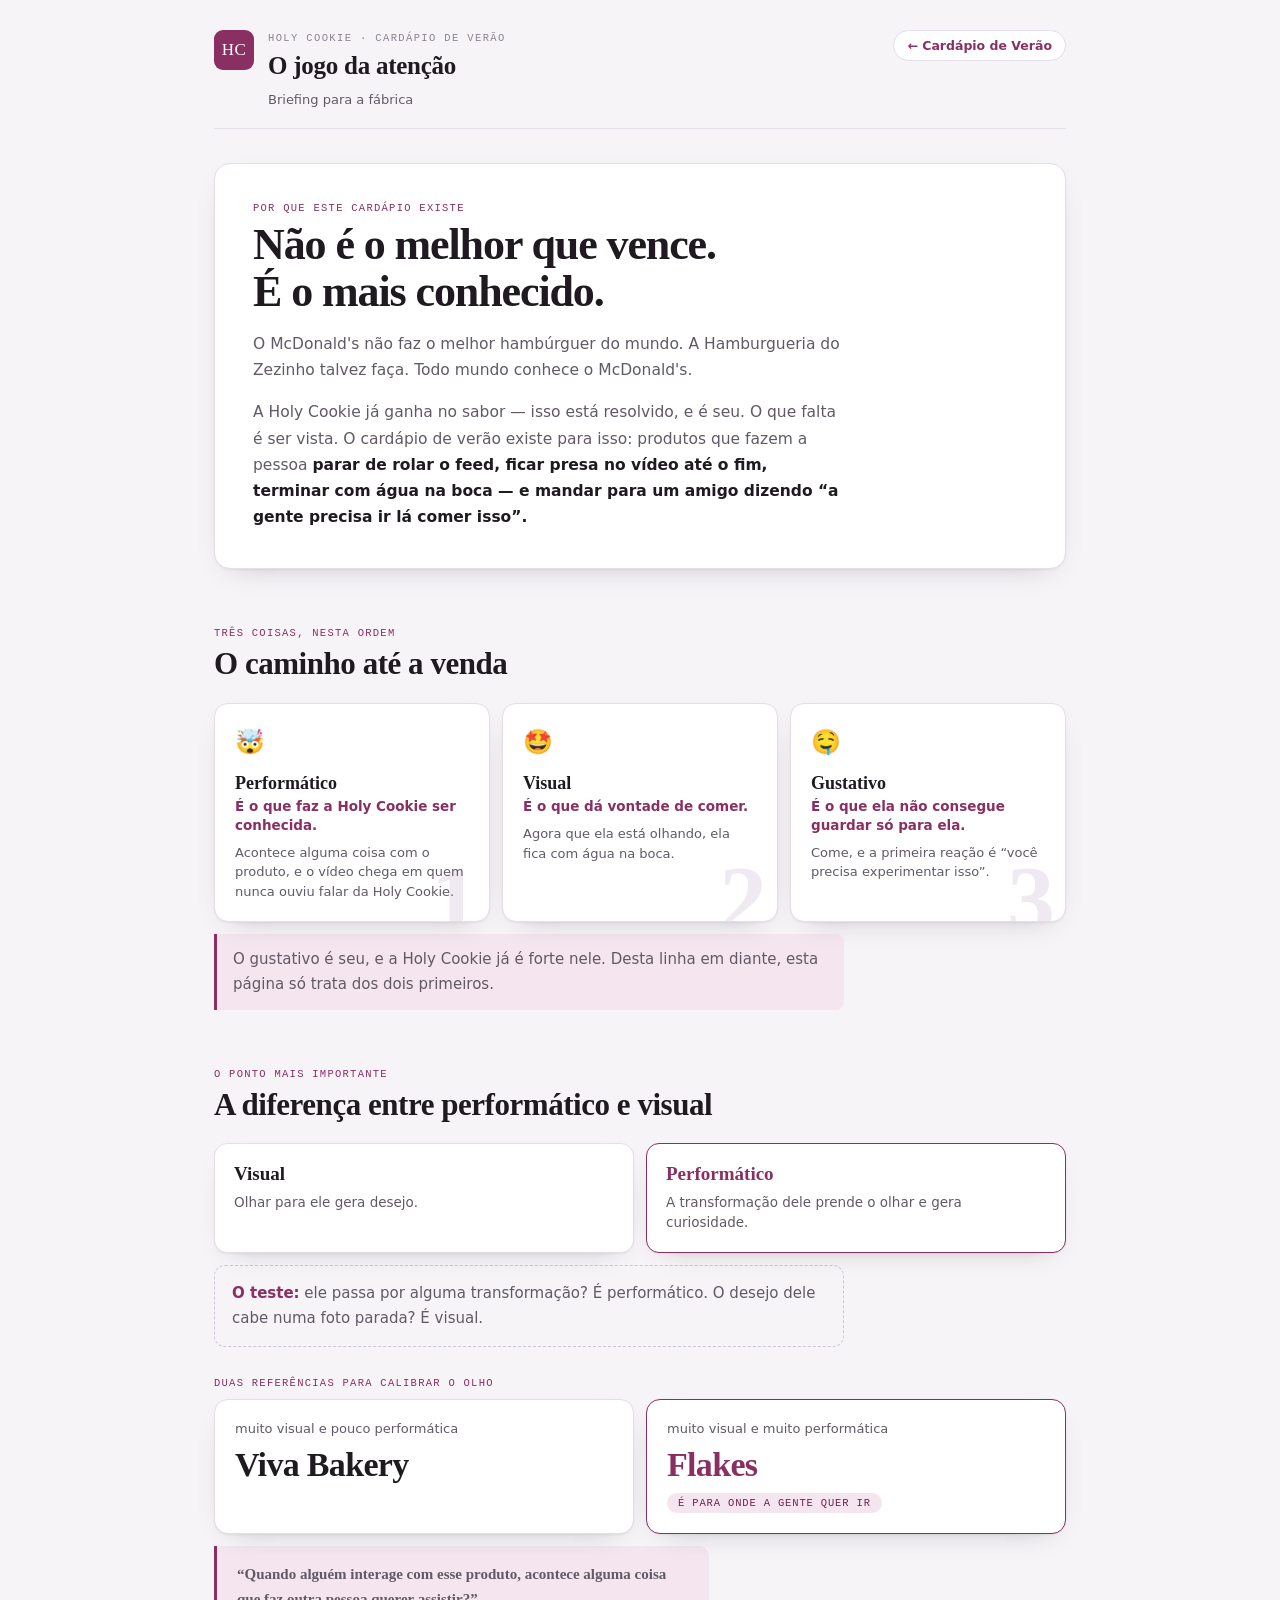
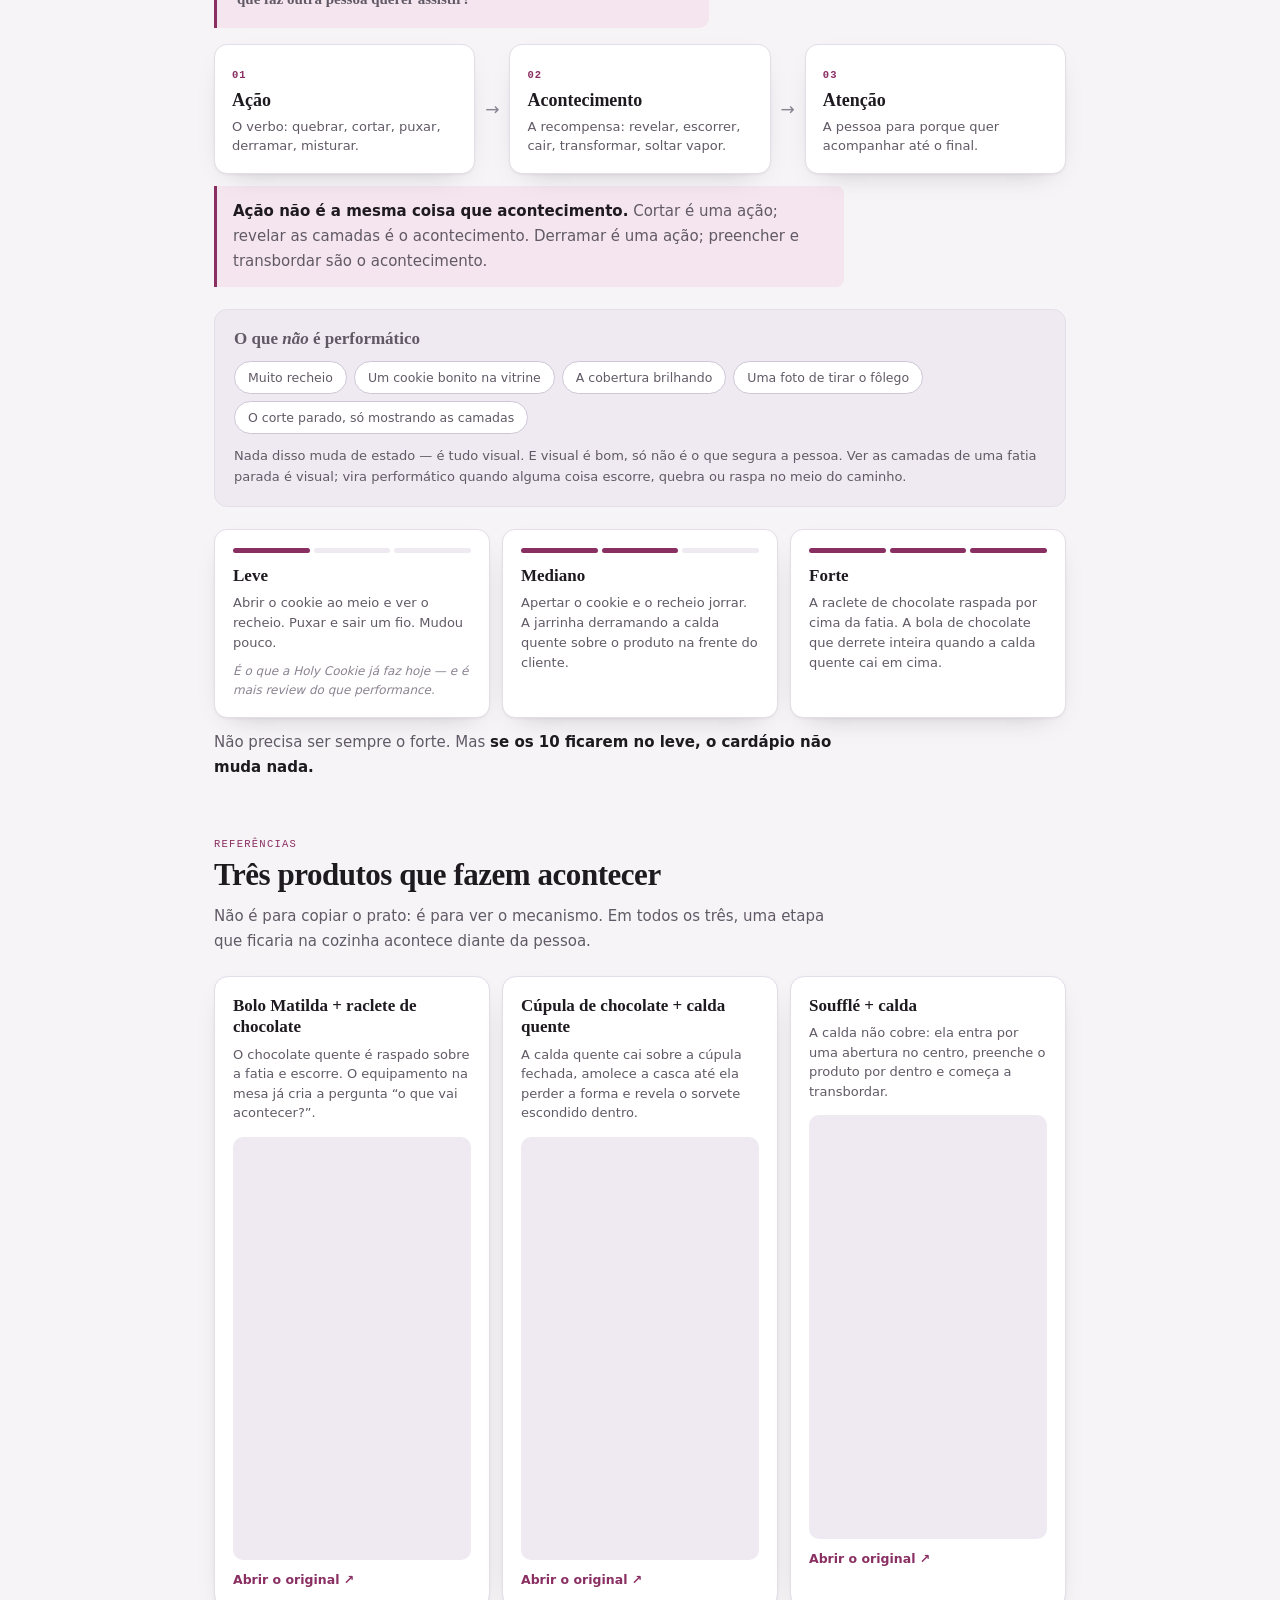
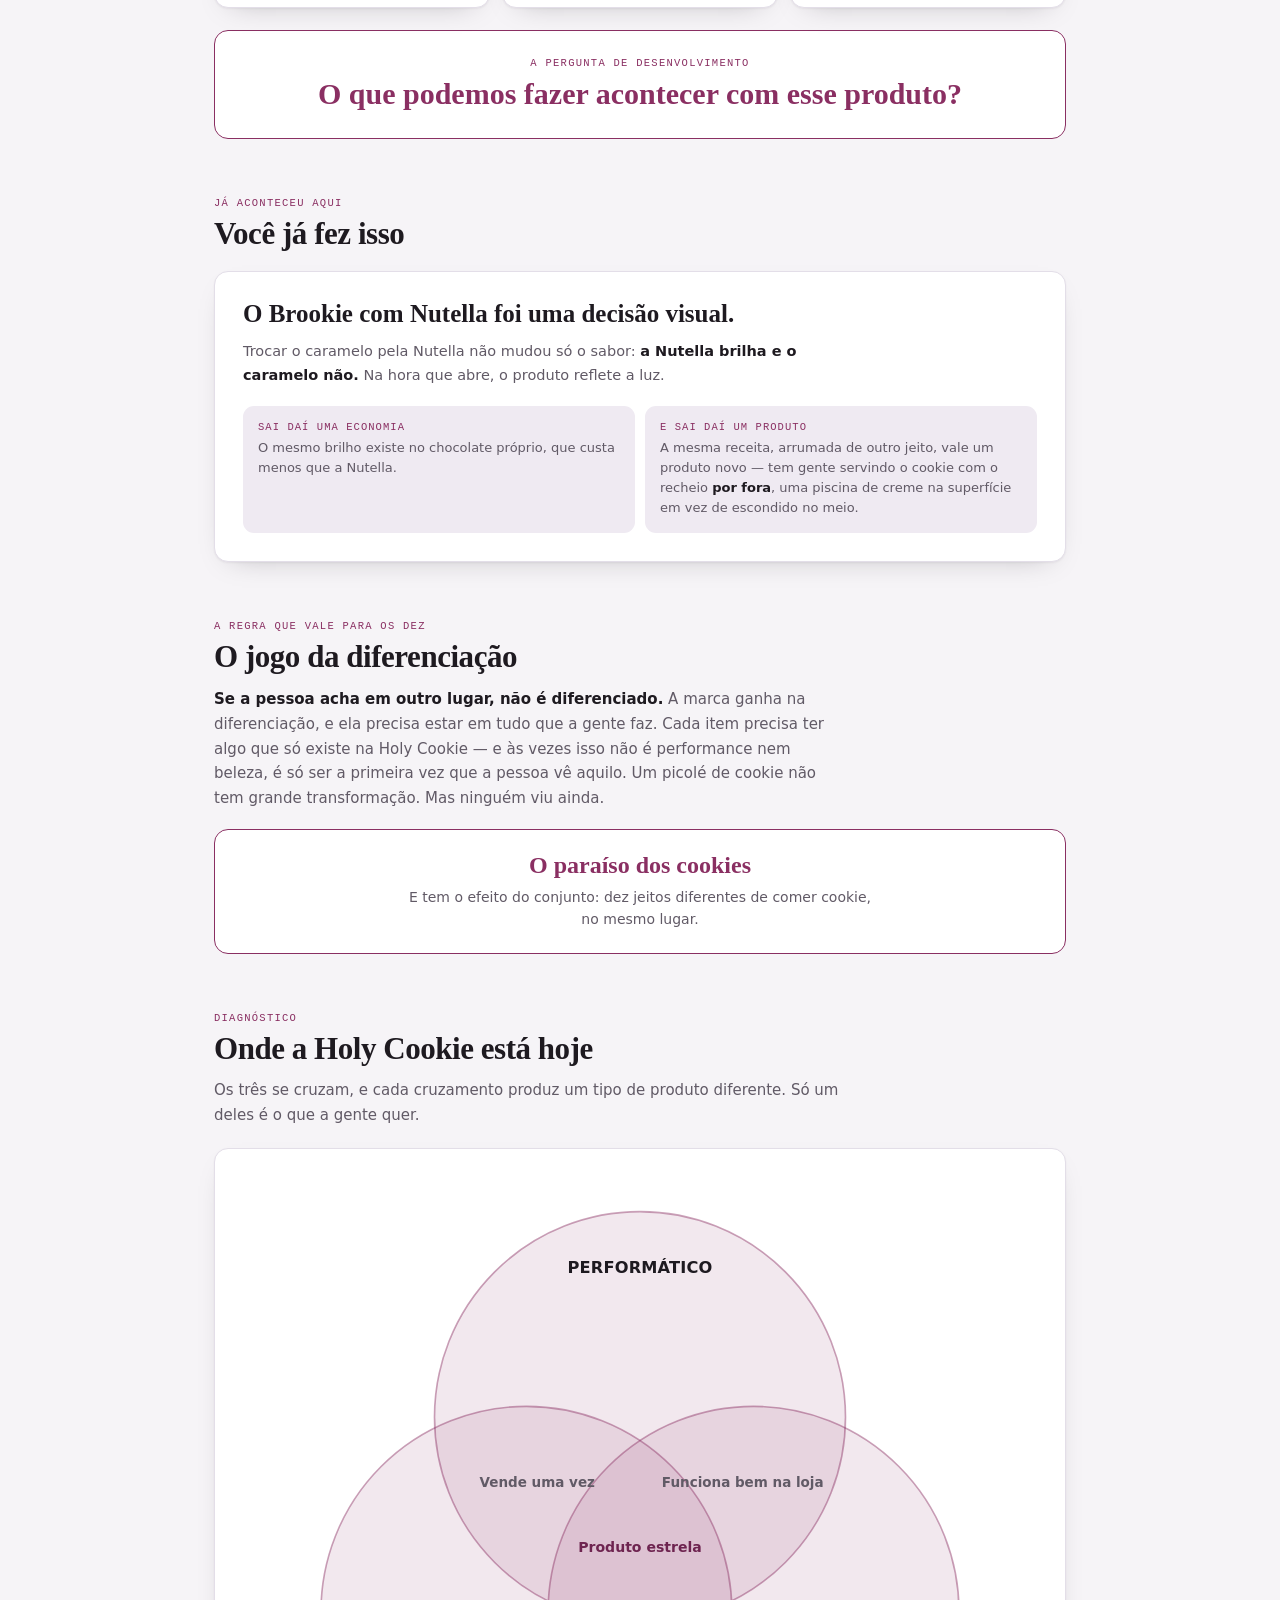
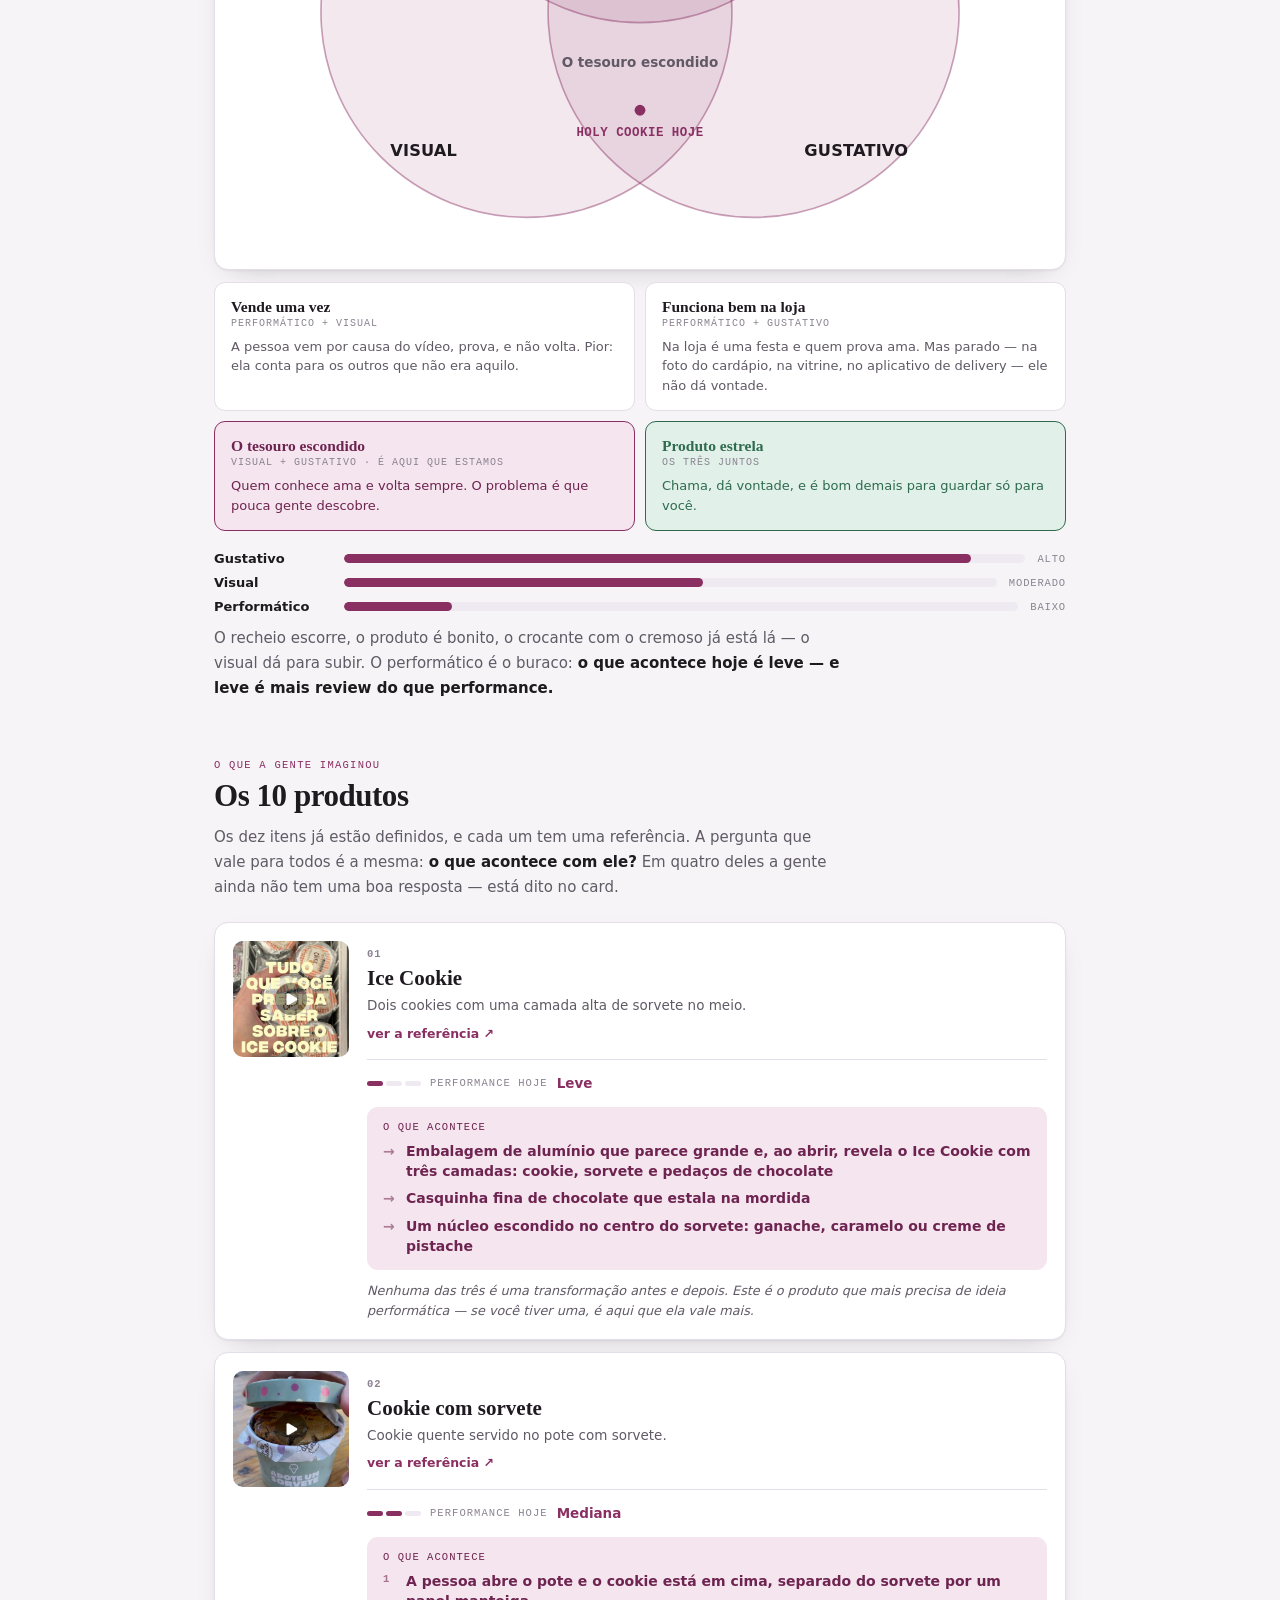
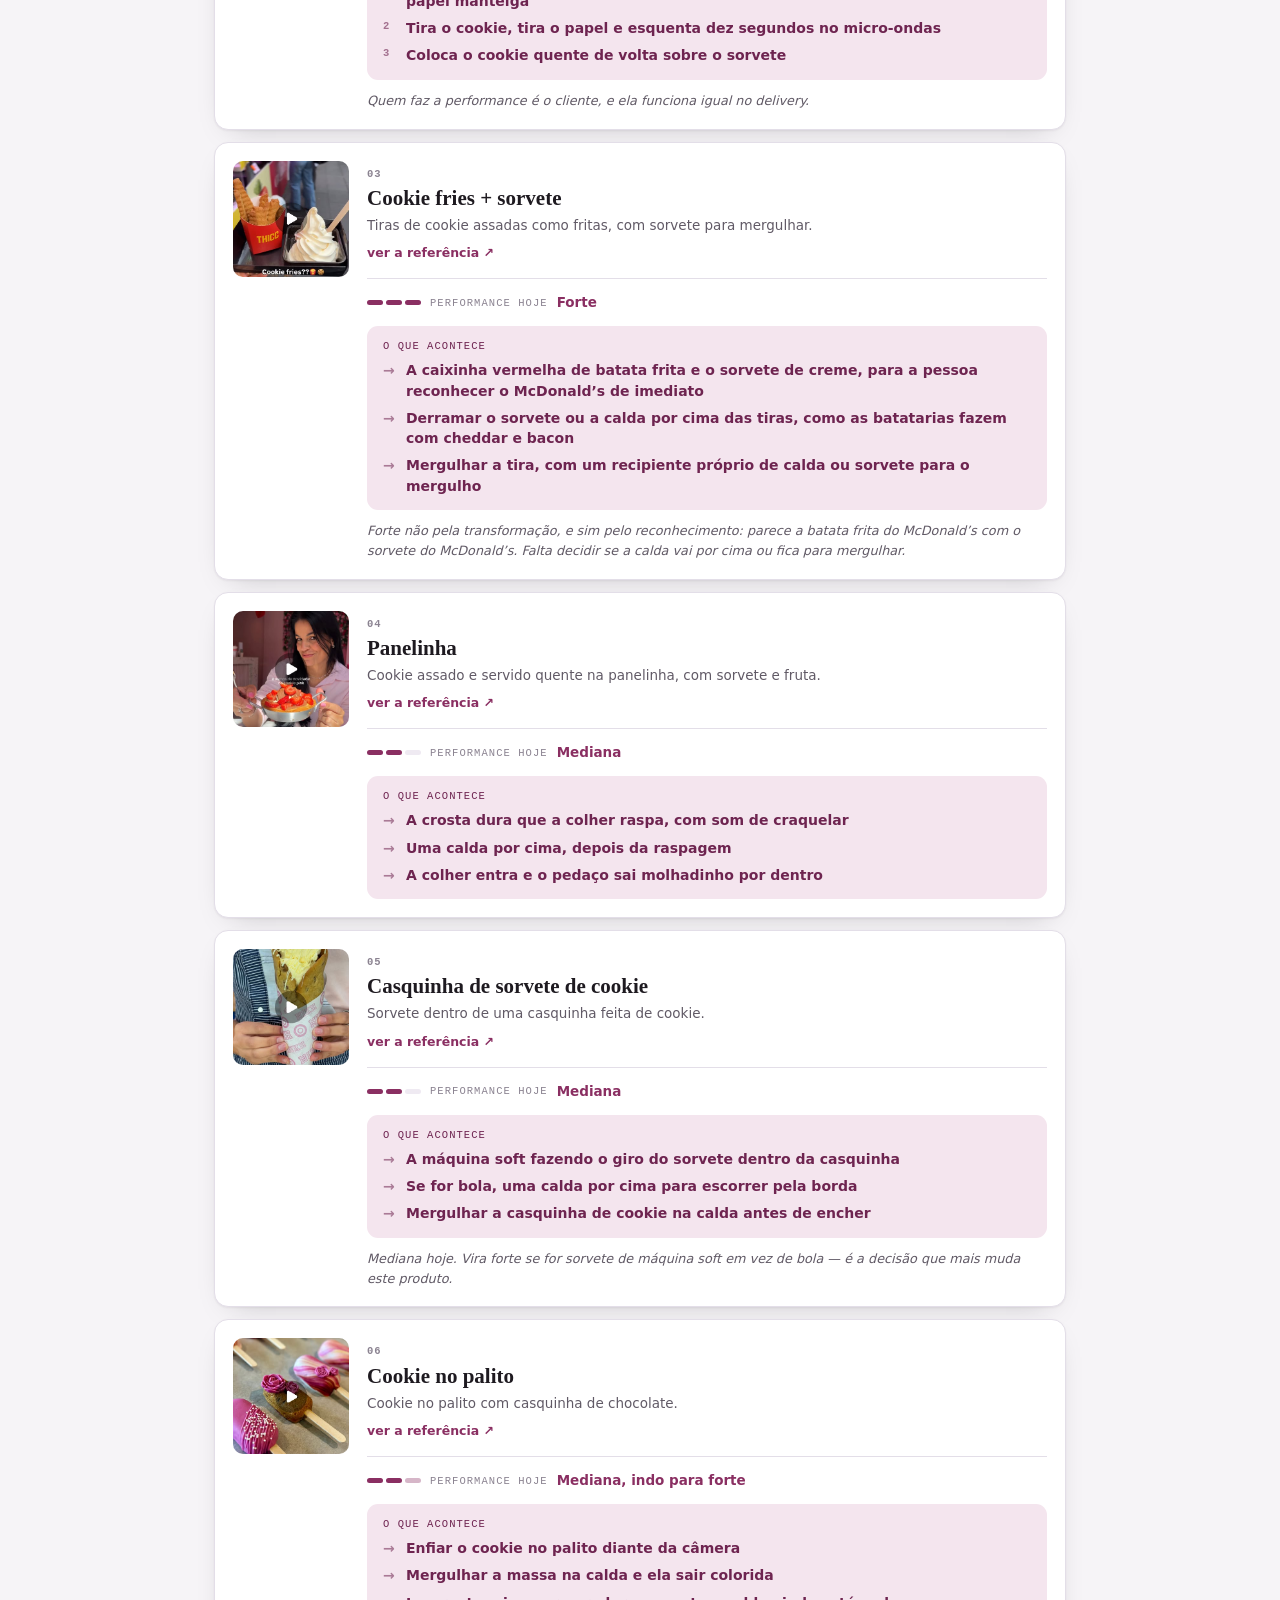
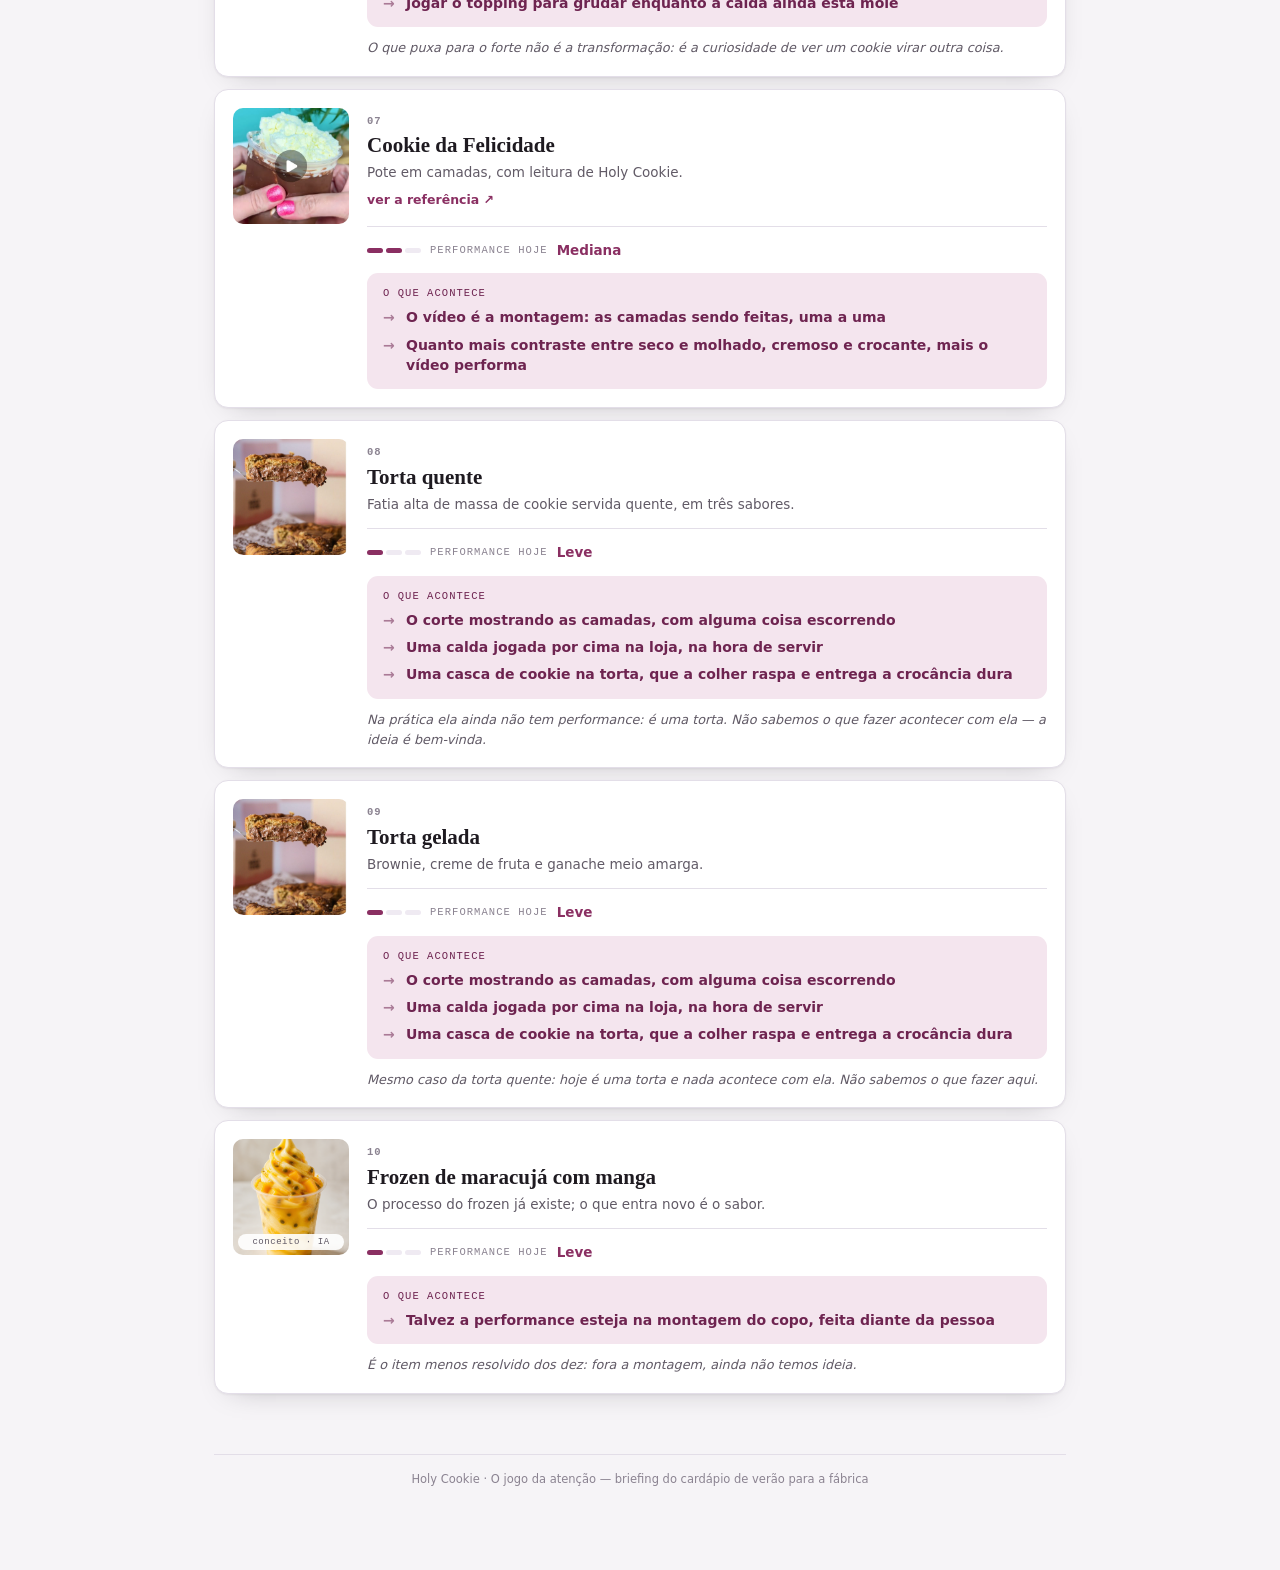
==== briefing-final/index.html @ 5d689afb "Reordena a pagina e batiza a campanha de jogo da atencao A lente vem primeiro: caminho ate a venda, " ====
<!doctype html>
<html lang="pt-BR">
<head>
<meta charset="utf-8">
<meta name="viewport" content="width=device-width, initial-scale=1, viewport-fit=cover">
<meta name="robots" content="noindex, nofollow">
<title>O jogo da atenção · Holy Cookie</title>
<link rel="icon" href="data:image/svg+xml,<svg xmlns='http://www.w3.org/2000/svg' viewBox='0 0 100 100'><text y='.9em' font-size='90'>🍪</text></svg>">
<link rel="stylesheet" href="../base.css">
<style>
  :root { --maxw: 900px; }
  .masthead { align-items: flex-start; }
  .subtitulo { margin-top: 3px; color: var(--ink-2); font-size: 13px; }
  .voltar { color: var(--accent); font-size: 12.5px; font-weight: 600; text-decoration: none; white-space: nowrap; }
  .voltar:hover { text-decoration: underline; }

  .bloco { margin-top: 58px; }
  .rot { display: block; font: 10.5px var(--font-mono); letter-spacing: .12em; text-transform: uppercase; color: var(--accent); }
  .bloco h2 { margin-top: 7px; font: 600 clamp(23px, 3.6vw, 31px)/1.14 var(--font-display); letter-spacing: -.015em; text-wrap: balance; }
  .bloco > p { margin-top: 12px; max-width: 66ch; color: var(--ink-2); font-size: 15px; line-height: 1.66; }
  .bloco > p strong { color: var(--ink); font-weight: 650; }

  /* ── 1. abertura ── */
  .hero { margin-top: 34px; border: 1px solid var(--line); border-radius: 16px; padding: clamp(24px, 4vw, 38px); background: var(--surface); box-shadow: var(--shadow-1); }
  .hero h2 { margin-top: 8px; font: 600 clamp(28px, 5.2vw, 44px)/1.06 var(--font-display); letter-spacing: -.025em; text-wrap: balance; }
  .hero p { margin-top: 16px; max-width: 60ch; color: var(--ink-2); font-size: 15.5px; line-height: 1.68; }
  .hero p strong { color: var(--ink); font-weight: 650; }

  /* ── 2. funil ── */
  .funil { display: grid; grid-template-columns: repeat(3, 1fr); gap: 12px; margin-top: 22px; }
  .etapa { position: relative; overflow: hidden; border: 1px solid var(--line); border-radius: 14px; padding: 20px; background: var(--surface); box-shadow: var(--shadow-1); }
  .etapa::after { content: attr(data-n); position: absolute; right: 10px; bottom: -34px; font: 700 96px var(--font-display); color: var(--surface-2); z-index: 0; }
  .etapa > * { position: relative; z-index: 1; }
  .etapa .ico { font-size: 24px; }
  .etapa h3 { margin-top: 12px; font: 600 18px var(--font-display); }
  .etapa strong { display: block; margin-top: 3px; color: var(--accent); font-size: 13.5px; line-height: 1.4; }
  .etapa p { margin-top: 8px; color: var(--ink-2); font-size: 13px; line-height: 1.5; }
  .nota { margin-top: 14px; border-left: 3px solid var(--accent); border-radius: 0 8px 8px 0; padding: 13px 16px; background: var(--accent-soft); color: var(--accent-ink); font-size: 13.5px; line-height: 1.55; }

  /* ── 3. círculos ── */
  .venn-wrap { margin-top: 20px; overflow-x: auto; border: 1px solid var(--line); border-radius: 14px; padding: 14px; background: var(--surface); box-shadow: var(--shadow-1); }
  .venn { display: block; width: 100%; min-width: 560px; height: auto; }
  .venn .nome { font: 700 15px var(--font-body); fill: var(--ink); letter-spacing: .01em; }
  .venn .lente { font: 650 12.5px var(--font-body); fill: var(--ink-2); }
  .venn .centro { font: 700 13px var(--font-body); fill: var(--accent-ink); }
  .venn .pin { font: 700 11.5px var(--font-mono); fill: var(--accent); letter-spacing: .04em; }

  .legenda { display: grid; grid-template-columns: repeat(2, 1fr); gap: 10px; margin-top: 12px; }
  .caso { border: 1px solid var(--line); border-radius: 11px; padding: 15px 16px; background: var(--surface); }
  .caso.aqui { border-color: var(--accent); background: var(--accent-soft); }
  .caso h4 { font: 600 15.5px var(--font-display); }
  .caso.aqui h4 { color: var(--accent-ink); }
  .caso .par { display: block; margin-top: 2px; font: 10px var(--font-mono); letter-spacing: .1em; text-transform: uppercase; color: var(--ink-3); }
  .caso p { margin-top: 8px; color: var(--ink-2); font-size: 13px; line-height: 1.5; }
  .caso.aqui p { color: var(--accent-ink); }
  .caso.alvo { border-color: var(--ok); background: var(--ok-soft); }
  .caso.alvo h4, .caso.alvo p { color: var(--ok); }

  .barras { display: grid; gap: 9px; margin-top: 20px; }
  .barra { display: grid; grid-template-columns: 118px minmax(0, 1fr) auto; gap: 12px; align-items: center; }
  .barra span:first-child { font: 650 13px var(--font-body); }
  .barra .trilho { height: 9px; border-radius: 100px; background: var(--surface-2); overflow: hidden; }
  .barra .nivel { display: block; height: 100%; border-radius: 100px; background: var(--accent); }
  .barra em { font: 10.5px var(--font-mono); letter-spacing: .08em; text-transform: uppercase; font-style: normal; color: var(--ink-3); }

  .marcas-rot { margin-top: 30px; }
  .marcas { display: grid; grid-template-columns: 1fr 1fr; gap: 12px; margin-top: 10px; }
  .marca { position: relative; border: 1px solid var(--line); border-radius: 14px; padding: 20px; background: var(--surface); box-shadow: var(--shadow-1); }
  .marca p { color: var(--ink-2); font-size: 13px; line-height: 1.45; }
  .marca h3 { margin-top: 8px; font: 600 clamp(26px, 4vw, 34px)/1.05 var(--font-display); letter-spacing: -.02em; }
  .marca.alvo { border-color: var(--accent); }
  .marca.alvo h3 { color: var(--accent); }
  .marca-tag { display: inline-block; margin-top: 10px; border-radius: 100px; padding: 4px 11px; background: var(--accent-soft); color: var(--accent-ink); font: 10.5px var(--font-mono); letter-spacing: .08em; text-transform: uppercase; }

  /* ── 4. diferença ── */
  .versus { display: grid; grid-template-columns: 1fr 1fr; gap: 12px; margin-top: 20px; }
  .lado { border: 1px solid var(--line); border-radius: 13px; padding: 19px; background: var(--surface); box-shadow: var(--shadow-1); }
  .lado.forte { border-color: var(--accent); }
  .lado h3 { font: 600 19px var(--font-display); }
  .lado.forte h3 { color: var(--accent); }
  .lado p { margin-top: 7px; color: var(--ink-2); font-size: 13.5px; line-height: 1.55; }
  .teste { margin-top: 14px; border: 1px dashed var(--line-2); border-radius: 11px; padding: 15px 17px; font-size: 14.5px; }
  .teste b { color: var(--accent); }

  .naoe { margin-top: 22px; border: 1px solid var(--line); border-radius: 13px; padding: 19px; background: var(--surface-2); }
  .naoe h3 { font: 600 17px var(--font-display); color: var(--ink-2); }
  .naoe ul { display: flex; flex-wrap: wrap; gap: 7px; margin-top: 12px; }
  .naoe li { list-style: none; border: 1px solid var(--line-2); border-radius: 100px; padding: 6px 13px; background: var(--surface); color: var(--ink-2); font-size: 12.5px; }
  .naoe p { margin-top: 12px; color: var(--ink-2); font-size: 13px; line-height: 1.55; }

  .escala { display: grid; grid-template-columns: repeat(3, 1fr); gap: 12px; margin-top: 22px; }
  .degrau { border: 1px solid var(--line); border-radius: 13px; padding: 18px; background: var(--surface); box-shadow: var(--shadow-1); }
  .degrau .medidor { display: flex; gap: 4px; }
  .degrau .medidor i { flex: 1; height: 5px; border-radius: 100px; background: var(--surface-2); }
  .degrau .medidor i.on { background: var(--accent); }
  .degrau h3 { margin-top: 13px; font: 600 17px var(--font-display); }
  .degrau p { margin-top: 7px; color: var(--ink-2); font-size: 13px; line-height: 1.55; }
  .degrau .obs { margin-top: 9px; color: var(--ink-3); font-size: 12px; font-style: italic; }

  .pergunta { margin-top: 22px; border-left: 3px solid var(--accent); border-radius: 0 10px 10px 0; padding: 16px 20px; background: var(--accent-soft); color: var(--accent-ink); font: 600 clamp(16px, 2.4vw, 19px)/1.45 var(--font-display); }
  .formula { display: grid; grid-template-columns: 1fr auto 1fr auto 1fr; gap: 10px; align-items: center; margin-top: 16px; }
  .passo { border: 1px solid var(--line); border-radius: 13px; padding: 17px; background: var(--surface); box-shadow: var(--shadow-1); }
  .passo .num { font: 700 10.5px var(--font-mono); letter-spacing: .1em; color: var(--accent); }
  .passo h3 { margin-top: 5px; font: 600 18px var(--font-display); }
  .passo p { margin-top: 6px; color: var(--ink-2); font-size: 13px; line-height: 1.5; }
  .seta { color: var(--ink-3); font-size: 17px; }

  .refs { display: grid; grid-template-columns: repeat(3, 1fr); gap: 12px; margin-top: 22px; }
  .ref-card { display: flex; flex-direction: column; border: 1px solid var(--line); border-radius: 14px; padding: 18px; background: var(--surface); box-shadow: var(--shadow-1); }
  .ref-card h3 { font: 600 17px/1.25 var(--font-display); }
  .ref-card > p { margin-top: 7px; color: var(--ink-2); font-size: 13px; line-height: 1.5; }
  .ref-card .video-wrap { position: relative; margin-top: 14px; aspect-ratio: 9 / 16; border-radius: 10px; overflow: hidden; background: var(--surface-2); }
  .ref-card iframe { position: absolute; inset: 0; width: 100%; height: 100%; border: 0; }
  .ref-card a { margin-top: 10px; color: var(--accent); font-size: 12.5px; font-weight: 650; text-decoration: none; }
  .ref-card a:hover { text-decoration: underline; }

  .fechamento { margin-top: 22px; border: 1px solid var(--accent); border-radius: 14px; padding: 26px 22px; background: var(--surface); text-align: center; }
  .fechamento p { margin-top: 8px; color: var(--accent); font: 600 clamp(22px, 3.6vw, 30px)/1.15 var(--font-display); text-wrap: balance; }

  /* ── 5. você já fez ── */
  .caso-forte { margin-top: 20px; border: 1px solid var(--line); border-radius: 14px; padding: clamp(20px, 3vw, 28px); background: var(--surface); box-shadow: var(--shadow-1); }
  .caso-forte h3 { font: 600 clamp(20px, 3vw, 25px) var(--font-display); text-wrap: balance; }
  .caso-forte p { margin-top: 12px; max-width: 62ch; color: var(--ink-2); font-size: 14.5px; line-height: 1.65; }
  .caso-forte p strong { color: var(--ink); font-weight: 650; }
  .saidas { display: grid; grid-template-columns: 1fr 1fr; gap: 10px; margin-top: 18px; }
  .saida { border-radius: 11px; padding: 15px; background: var(--surface-2); }
  .saida b { display: block; margin-bottom: 5px; color: var(--accent); font: 10.5px var(--font-mono); letter-spacing: .1em; text-transform: uppercase; }
  .saida p { margin: 0; font-size: 13px; line-height: 1.55; color: var(--ink-2); }

  /* ── 6. diferenciação ── */
  .paraiso { margin-top: 18px; border: 1px solid var(--accent); border-radius: 14px; padding: 22px; background: var(--surface); text-align: center; }
  .paraiso h3 { font: 600 24px var(--font-display); color: var(--accent); }
  .paraiso p { margin: 8px auto 0; max-width: 52ch; color: var(--ink-2); font-size: 14px; }

  /* ── 7. produtos ── */
  .grade { display: grid; gap: 12px; margin-top: 22px; }
  .prod { display: grid; grid-template-columns: 116px minmax(0, 1fr); gap: 18px; border: 1px solid var(--line); border-radius: 14px; padding: 18px; background: var(--surface); box-shadow: var(--shadow-1); }
  .prod.sem-foto { grid-template-columns: minmax(0, 1fr); }
  .prod .foto { position: relative; aspect-ratio: 1; border-radius: 10px; overflow: hidden; background: var(--surface-2); }
  .prod .foto img { width: 100%; height: 100%; object-fit: cover; display: block; }
  .prod .foto-nota { position: absolute; left: 5px; bottom: 5px; right: 5px; border-radius: 100px; padding: 3px 7px; background: color-mix(in srgb, var(--surface) 90%, transparent); color: var(--ink-2); font: 9px var(--font-mono); letter-spacing: .06em; text-align: center; }
  .prod .n { font: 700 10.5px var(--font-mono); letter-spacing: .1em; color: var(--ink-3); }
  .prod h3 { margin-top: 2px; font: 600 21px var(--font-display); }
  .prod .base { margin-top: 4px; color: var(--ink-2); font-size: 13.5px; line-height: 1.5; }
  .prod .ref { display: inline-block; margin-top: 8px; color: var(--accent); font-size: 12.5px; font-weight: 650; text-decoration: none; }
  .prod .ref:hover { text-decoration: underline; }
  .perf { display: flex; flex-wrap: wrap; gap: 9px; align-items: center; margin-top: 14px; padding-top: 13px; border-top: 1px solid var(--line); }
  .perf .medidor { display: flex; gap: 3px; width: 54px; }
  .perf .medidor i { flex: 1; height: 5px; border-radius: 100px; background: var(--surface-2); }
  .perf .medidor i.on { background: var(--accent); }
  .perf .medidor i.meio { background: var(--accent); opacity: .35; }
  .perf-rot { font: 10.5px var(--font-mono); letter-spacing: .1em; text-transform: uppercase; color: var(--ink-3); }
  .perf strong { color: var(--accent); font-size: 13.5px; font-weight: 700; }
  .perf.vazia .perf-rot, .perf.vazia strong { color: var(--ink-3); font-weight: 600; }

  .acontece { margin-top: 13px; border-radius: 11px; padding: 14px 16px; background: var(--accent-soft); }
  .acontece b { display: block; margin-bottom: 8px; color: var(--accent-ink); font: 10.5px var(--font-mono); letter-spacing: .1em; text-transform: uppercase; }
  .acontece ul, .acontece ol { margin: 0; padding: 0; list-style: none; counter-reset: passo; display: grid; gap: 7px; }
  .acontece li { display: grid; grid-template-columns: 16px 1fr; gap: 7px; color: var(--accent-ink); font-size: 14px; font-weight: 600; line-height: 1.45; }
  .acontece ul li::before { content: "→"; opacity: .55; }
  .acontece ol li { counter-increment: passo; }
  .acontece ol li::before { content: counter(passo); font: 700 10.5px/1.55 var(--font-mono); opacity: .6; }
  .obs-prod { margin-top: 11px; color: var(--ink-2); font-size: 12.8px; line-height: 1.55; font-style: italic; }

  .footnote { margin-top: 60px; padding-top: 16px; border-top: 1px solid var(--line); color: var(--ink-3); font-size: 11.5px; text-align: center; }

  @media (max-width: 760px) {
    .funil, .versus, .escala, .legenda, .saidas, .marcas, .refs { grid-template-columns: 1fr; }
    .formula { grid-template-columns: 1fr; }
    .seta { display: none; }
    .prod { grid-template-columns: 84px minmax(0, 1fr); gap: 14px; }
    .barra { grid-template-columns: 96px minmax(0, 1fr) auto; }
  }
  @media (max-width: 560px) {
    .wrap { padding-inline: 16px; }
    .masthead .ident { width: 100%; }
    .bloco { margin-top: 46px; }
  }
</style>
</head>
<body>
<div class="wrap">

  <header class="masthead">
    <div class="monogram">HC</div>
    <div class="masthead-text">
      <span class="eyebrow">Holy Cookie · Cardápio de Verão</span>
      <h1>O jogo da atenção</h1>
      <span class="subtitulo">Briefing para a fábrica</span>
    </div>
    <div class="ident"><a class="voltar" href="../cardapio-verao/">← Cardápio de Verão</a></div>
  </header>

  <!-- ═══ 1. abertura ═══ -->
  <section class="hero">
    <span class="rot">Por que este cardápio existe</span>
    <h2>Não é o melhor que vence. É o mais conhecido.</h2>
    <p>O McDonald's não faz o melhor hambúrguer do mundo. A Hamburgueria do Zezinho talvez faça. Todo mundo conhece o McDonald's.</p>
    <p>A Holy Cookie já ganha no sabor — isso está resolvido, e é seu. O que falta é ser vista. O cardápio de verão existe para isso: produtos que fazem a pessoa <strong>parar de rolar o feed, ficar presa no vídeo até o fim, terminar com água na boca — e mandar para um amigo dizendo “a gente precisa ir lá comer isso”.</strong></p>
  </section>

  <!-- ═══ 2. o caminho até a venda ═══ -->
  <section class="bloco">
    <span class="rot">Três coisas, nesta ordem</span>
    <h2>O caminho até a venda</h2>
    <div class="funil">
      <article class="etapa" data-n="1">
        <div class="ico">🤯</div>
        <h3>Performático</h3>
        <strong>É o que faz a Holy Cookie ser conhecida.</strong>
        <p>Acontece alguma coisa com o produto, e o vídeo chega em quem nunca ouviu falar da Holy Cookie.</p>
      </article>
      <article class="etapa" data-n="2">
        <div class="ico">🤩</div>
        <h3>Visual</h3>
        <strong>É o que dá vontade de comer.</strong>
        <p>Agora que ela está olhando, ela fica com água na boca.</p>
      </article>
      <article class="etapa" data-n="3">
        <div class="ico">🤤</div>
        <h3>Gustativo</h3>
        <strong>É o que ela não consegue guardar só para ela.</strong>
        <p>Come, e a primeira reação é “você precisa experimentar isso”.</p>
      </article>
    </div>
    <p class="nota">O gustativo é seu, e a Holy Cookie já é forte nele. Desta linha em diante, esta página só trata dos dois primeiros.</p>
  </section>

  <!-- ═══ 3. performático × visual ═══ -->
  <section class="bloco">
    <span class="rot">O ponto mais importante</span>
    <h2>A diferença entre performático e visual</h2>
    <div class="versus">
      <article class="lado">
        <h3>Visual</h3>
        <p>Olhar para ele gera desejo.</p>
      </article>
      <article class="lado forte">
        <h3>Performático</h3>
        <p>A transformação dele prende o olhar e gera curiosidade.</p>
      </article>
    </div>
    <p class="teste"><b>O teste:</b> ele passa por alguma transformação? É performático. O desejo dele cabe numa foto parada? É visual.</p>

    <span class="rot marcas-rot">Duas referências para calibrar o olho</span>
    <div class="marcas">
      <article class="marca">
        <p>muito visual e pouco performática</p>
        <h3>Viva Bakery</h3>
      </article>
      <article class="marca alvo">
        <p>muito visual e muito performática</p>
        <h3>Flakes</h3>
        <span class="marca-tag">é para onde a gente quer ir</span>
      </article>
    </div>

    <p class="pergunta">“Quando alguém interage com esse produto, acontece alguma coisa que faz outra pessoa querer assistir?”</p>

    <div class="formula">
      <article class="passo"><span class="num">01</span><h3>Ação</h3><p>O verbo: quebrar, cortar, puxar, derramar, misturar.</p></article>
      <span class="seta">→</span>
      <article class="passo"><span class="num">02</span><h3>Acontecimento</h3><p>A recompensa: revelar, escorrer, cair, transformar, soltar vapor.</p></article>
      <span class="seta">→</span>
      <article class="passo"><span class="num">03</span><h3>Atenção</h3><p>A pessoa para porque quer acompanhar até o final.</p></article>
    </div>
    <p class="nota"><strong>Ação não é a mesma coisa que acontecimento.</strong> Cortar é uma ação; revelar as camadas é o acontecimento. Derramar é uma ação; preencher e transbordar são o acontecimento.</p>

    <div class="naoe">
      <h3>O que <em>não</em> é performático</h3>
      <ul>
        <li>Muito recheio</li>
        <li>Um cookie bonito na vitrine</li>
        <li>A cobertura brilhando</li>
        <li>Uma foto de tirar o fôlego</li>
        <li>O corte parado, só mostrando as camadas</li>
      </ul>
      <p>Nada disso muda de estado — é tudo visual. E visual é bom, só não é o que segura a pessoa. Ver as camadas de uma fatia parada é visual; vira performático quando alguma coisa escorre, quebra ou raspa no meio do caminho.</p>
    </div>

    <div class="escala">
      <article class="degrau">
        <div class="medidor"><i class="on"></i><i></i><i></i></div>
        <h3>Leve</h3>
        <p>Abrir o cookie ao meio e ver o recheio. Puxar e sair um fio. Mudou pouco.</p>
        <p class="obs">É o que a Holy Cookie já faz hoje — e é mais review do que performance.</p>
      </article>
      <article class="degrau">
        <div class="medidor"><i class="on"></i><i class="on"></i><i></i></div>
        <h3>Mediano</h3>
        <p>Apertar o cookie e o recheio jorrar. A jarrinha derramando a calda quente sobre o produto na frente do cliente.</p>
      </article>
      <article class="degrau">
        <div class="medidor"><i class="on"></i><i class="on"></i><i class="on"></i></div>
        <h3>Forte</h3>
        <p>A raclete de chocolate raspada por cima da fatia. A bola de chocolate que derrete inteira quando a calda quente cai em cima.</p>
      </article>
    </div>
    <p>Não precisa ser sempre o forte. Mas <strong>se os 10 ficarem no leve, o cardápio não muda nada.</strong></p>
  </section>

  <!-- ═══ 4. três referências ═══ -->
  <section class="bloco">
    <span class="rot">Referências</span>
    <h2>Três produtos que fazem acontecer</h2>
    <p>Não é para copiar o prato: é para ver o mecanismo. Em todos os três, uma etapa que ficaria na cozinha acontece diante da pessoa.</p>
    <div class="refs">
      <article class="ref-card">
        <h3>Bolo Matilda + raclete de chocolate</h3>
        <p>O chocolate quente é raspado sobre a fatia e escorre. O equipamento na mesa já cria a pergunta “o que vai acontecer?”.</p>
        <div class="video-wrap"><iframe src="https://www.instagram.com/reel/DRVdhJnDwz-/embed/" title="Bolo Matilda + raclete de chocolate" loading="lazy" allowfullscreen></iframe></div>
        <a href="https://www.instagram.com/reel/DRVdhJnDwz-/" target="_blank" rel="noopener noreferrer">Abrir o original ↗</a>
      </article>
      <article class="ref-card">
        <h3>Cúpula de chocolate + calda quente</h3>
        <p>A calda quente cai sobre a cúpula fechada, amolece a casca até ela perder a forma e revela o sorvete escondido dentro.</p>
        <div class="video-wrap"><iframe src="https://www.youtube-nocookie.com/embed/PiMMTH69Ukc" title="Cúpula de chocolate + calda quente" loading="lazy" allow="accelerometer; clipboard-write; encrypted-media; gyroscope; picture-in-picture; web-share" allowfullscreen></iframe></div>
        <a href="https://www.youtube.com/shorts/PiMMTH69Ukc" target="_blank" rel="noopener noreferrer">Abrir o original ↗</a>
      </article>
      <article class="ref-card">
        <h3>Soufflé + calda</h3>
        <p>A calda não cobre: ela entra por uma abertura no centro, preenche o produto por dentro e começa a transbordar.</p>
        <div class="video-wrap"><iframe src="https://www.youtube-nocookie.com/embed/Yer__wxtY-M" title="Soufflé + calda" loading="lazy" allow="accelerometer; clipboard-write; encrypted-media; gyroscope; picture-in-picture; web-share" allowfullscreen></iframe></div>
        <a href="https://www.youtube.com/shorts/Yer__wxtY-M" target="_blank" rel="noopener noreferrer">Abrir o original ↗</a>
      </article>
    </div>
    <div class="fechamento">
      <span class="rot">A pergunta de desenvolvimento</span>
      <p>O que podemos fazer acontecer com esse produto?</p>
    </div>
  </section>

  <!-- ═══ 5. você já fez isso ═══ -->
  <section class="bloco">
    <span class="rot">Já aconteceu aqui</span>
    <h2>Você já fez isso</h2>
    <div class="caso-forte">
      <h3>O Brookie com Nutella foi uma decisão visual.</h3>
      <p>Trocar o caramelo pela Nutella não mudou só o sabor: <strong>a Nutella brilha e o caramelo não.</strong> Na hora que abre, o produto reflete a luz.</p>
      <div class="saidas">
        <div class="saida">
          <b>Sai daí uma economia</b>
          <p>O mesmo brilho existe no chocolate próprio, que custa menos que a Nutella.</p>
        </div>
        <div class="saida">
          <b>E sai daí um produto</b>
          <p>A mesma receita, arrumada de outro jeito, vale um produto novo — tem gente servindo o cookie com o recheio <strong>por fora</strong>, uma piscina de creme na superfície em vez de escondido no meio.</p>
        </div>
      </div>
    </div>
  </section>

  <!-- ═══ 6. diferenciação ═══ -->
  <section class="bloco">
    <span class="rot">A regra que vale para os dez</span>
    <h2>O jogo da diferenciação</h2>
    <p><strong>Se a pessoa acha em outro lugar, não é diferenciado.</strong> A marca ganha na diferenciação, e ela precisa estar em tudo que a gente faz. Cada item precisa ter algo que só existe na Holy Cookie — e às vezes isso não é performance nem beleza, é só ser a primeira vez que a pessoa vê aquilo. Um picolé de cookie não tem grande transformação. Mas ninguém viu ainda.</p>
    <div class="paraiso">
      <h3>O paraíso dos cookies</h3>
      <p>E tem o efeito do conjunto: dez jeitos diferentes de comer cookie, no mesmo lugar.</p>
    </div>
  </section>

  <!-- ═══ 7. onde a Holy Cookie está ═══ -->
  <section class="bloco">
    <span class="rot">Diagnóstico</span>
    <h2>Onde a Holy Cookie está hoje</h2>
    <p>Os três se cruzam, e cada cruzamento produz um tipo de produto diferente. Só um deles é o que a gente quer.</p>

    <div class="venn-wrap">
      <svg class="venn" viewBox="0 0 760 640" role="img" aria-label="Três círculos: performático, visual e gustativo, com o que acontece em cada intersecção.">
        <g fill="var(--accent)" fill-opacity=".11" stroke="var(--accent)" stroke-opacity=".45" stroke-width="1.5">
          <circle cx="380" cy="235" r="190"></circle>
          <circle cx="275" cy="415" r="190"></circle>
          <circle cx="485" cy="415" r="190"></circle>
        </g>

        <text class="nome" x="380" y="102" text-anchor="middle">PERFORMÁTICO</text>
        <text class="nome" x="180" y="548" text-anchor="middle">VISUAL</text>
        <text class="nome" x="580" y="548" text-anchor="middle">GUSTATIVO</text>

        <text class="lente" x="285" y="300" text-anchor="middle">Vende uma vez</text>
        <text class="lente" x="475" y="300" text-anchor="middle">Funciona bem na loja</text>
        <text class="lente" x="380" y="466" text-anchor="middle">O tesouro escondido</text>

        <text class="centro" x="380" y="360" text-anchor="middle">Produto estrela</text>

        <circle cx="380" cy="506" r="5" fill="var(--accent)"></circle>
        <text class="pin" x="380" y="530" text-anchor="middle">HOLY COOKIE HOJE</text>
      </svg>
    </div>

    <div class="legenda">
      <article class="caso">
        <h4>Vende uma vez</h4>
        <span class="par">performático + visual</span>
        <p>A pessoa vem por causa do vídeo, prova, e não volta. Pior: ela conta para os outros que não era aquilo.</p>
      </article>
      <article class="caso">
        <h4>Funciona bem na loja</h4>
        <span class="par">performático + gustativo</span>
        <p>Na loja é uma festa e quem prova ama. Mas parado — na foto do cardápio, na vitrine, no aplicativo de delivery — ele não dá vontade.</p>
      </article>
      <article class="caso aqui">
        <h4>O tesouro escondido</h4>
        <span class="par">visual + gustativo · é aqui que estamos</span>
        <p>Quem conhece ama e volta sempre. O problema é que pouca gente descobre.</p>
      </article>
      <article class="caso alvo">
        <h4>Produto estrela</h4>
        <span class="par">os três juntos</span>
        <p>Chama, dá vontade, e é bom demais para guardar só para você.</p>
      </article>
    </div>

    <div class="barras">
      <div class="barra"><span>Gustativo</span><span class="trilho"><i class="nivel" style="width:92%"></i></span><em>alto</em></div>
      <div class="barra"><span>Visual</span><span class="trilho"><i class="nivel" style="width:55%"></i></span><em>moderado</em></div>
      <div class="barra"><span>Performático</span><span class="trilho"><i class="nivel" style="width:16%"></i></span><em>baixo</em></div>
    </div>
    <p>O recheio escorre, o produto é bonito, o crocante com o cremoso já está lá — o visual dá para subir. O performático é o buraco: <strong>o que acontece hoje é leve — e leve é mais review do que performance.</strong></p>
  </section>

<!-- ═══ 8. os dez produtos ═══ -->
  <section class="bloco">
    <span class="rot">O que a gente imaginou</span>
    <h2>Os 10 produtos</h2>
    <p>Os dez itens já estão definidos, e cada um tem uma referência. A pergunta que vale para todos é a mesma: <strong>o que acontece com ele?</strong> Em quatro deles a gente ainda não tem uma boa resposta — está dito no card.</p>
    <div class="grade" id="grade"></div>
  </section>

  <p class="footnote">Holy Cookie · O jogo da atenção — briefing do cardápio de verão para a fábrica</p>
</div>

<script>
/* ═══ OS PRODUTOS ══════════════════════════════════════════════════════════
   As ideias de cada produto entram depois: basta acrescentar `melhores`
   (as três em destaque) e `outras` (as demais), as duas listas de texto.
   Sem esses campos, o card mostra só o produto e a referência.
   ════════════════════════════════════════════════════════════════════════ */
const PRODUTOS = [
  {
    n: "01", nome: "Ice Cookie",
    base: "Dois cookies com uma camada alta de sorvete no meio.",
    foto: "ice-cookie.jpg",
    ref: "https://www.instagram.com/reel/DbwEaSOMMbh/",
    nota: "leve",
    acontece: [
      "Embalagem de alumínio que parece grande e, ao abrir, revela o Ice Cookie com três camadas: cookie, sorvete e pedaços de chocolate",
      "Casquinha fina de chocolate que estala na mordida",
      "Um núcleo escondido no centro do sorvete: ganache, caramelo ou creme de pistache"
    ],
    obs: "Nenhuma das três é uma transformação antes e depois. Este é o produto que mais precisa de ideia performática — se você tiver uma, é aqui que ela vale mais."
  },
  {
    n: "02", nome: "Cookie com sorvete",
    base: "Cookie quente servido no pote com sorvete.",
    foto: "cookie-sorvete.jpg",
    ref: "https://www.instagram.com/reels/DairYfHKOg5/",
    nota: "mediana",
    sequencia: true,
    acontece: [
      "A pessoa abre o pote e o cookie está em cima, separado do sorvete por um papel manteiga",
      "Tira o cookie, tira o papel e esquenta dez segundos no micro-ondas",
      "Coloca o cookie quente de volta sobre o sorvete"
    ],
    obs: "Quem faz a performance é o cliente, e ela funciona igual no delivery."
  },
  {
    n: "03", nome: "Cookie fries + sorvete",
    base: "Tiras de cookie assadas como fritas, com sorvete para mergulhar.",
    foto: "cookie-fries.jpg",
    ref: "https://www.instagram.com/p/DScWHVnD2z8/",
    nota: "forte",
    acontece: [
      "A caixinha vermelha de batata frita e o sorvete de creme, para a pessoa reconhecer o McDonald\u2019s de imediato",
      "Derramar o sorvete ou a calda por cima das tiras, como as batatarias fazem com cheddar e bacon",
      "Mergulhar a tira, com um recipiente próprio de calda ou sorvete para o mergulho"
    ],
    obs: "Forte não pela transformação, e sim pelo reconhecimento: parece a batata frita do McDonald\u2019s com o sorvete do McDonald\u2019s. Falta decidir se a calda vai por cima ou fica para mergulhar."
  },
  {
    n: "04", nome: "Panelinha",
    base: "Cookie assado e servido quente na panelinha, com sorvete e fruta.",
    foto: "panelinha.jpg",
    ref: "https://www.instagram.com/reel/DbDmYEyu2XU/",
    nota: "mediana",
    acontece: [
      "A crosta dura que a colher raspa, com som de craquelar",
      "Uma calda por cima, depois da raspagem",
      "A colher entra e o pedaço sai molhadinho por dentro"
    ]
  },
  {
    n: "05", nome: "Casquinha de sorvete de cookie",
    base: "Sorvete dentro de uma casquinha feita de cookie.",
    foto: "casquinha.jpg",
    ref: "https://www.instagram.com/reel/Dav43gPyvfI/",
    nota: "mediana",
    acontece: [
      "A máquina soft fazendo o giro do sorvete dentro da casquinha",
      "Se for bola, uma calda por cima para escorrer pela borda",
      "Mergulhar a casquinha de cookie na calda antes de encher"
    ],
    obs: "Mediana hoje. Vira forte se for sorvete de máquina soft em vez de bola — é a decisão que mais muda este produto."
  },
  {
    n: "06", nome: "Cookie no palito",
    base: "Cookie no palito com casquinha de chocolate.",
    foto: "cookie-palito.jpg",
    ref: "https://www.instagram.com/reel/DbJhK6vJVF2/",
    nota: "mediana-forte",
    acontece: [
      "Enfiar o cookie no palito diante da câmera",
      "Mergulhar a massa na calda e ela sair colorida",
      "Jogar o topping para grudar enquanto a calda ainda está mole"
    ],
    obs: "O que puxa para o forte não é a transformação: é a curiosidade de ver um cookie virar outra coisa."
  },
  {
    n: "07", nome: "Cookie da Felicidade",
    base: "Pote em camadas, com leitura de Holy Cookie.",
    foto: "cookie-felicidade.jpg",
    ref: "https://www.instagram.com/reel/DTYKFq4jktg/",
    nota: "mediana",
    acontece: [
      "O vídeo é a montagem: as camadas sendo feitas, uma a uma",
      "Quanto mais contraste entre seco e molhado, cremoso e crocante, mais o vídeo performa"
    ]
  },
  {
    n: "08", nome: "Torta quente",
    base: "Fatia alta de massa de cookie servida quente, em três sabores.",
    foto: "torta.jpg",
    nota: "leve",
    acontece: [
      "O corte mostrando as camadas, com alguma coisa escorrendo",
      "Uma calda jogada por cima na loja, na hora de servir",
      "Uma casca de cookie na torta, que a colher raspa e entrega a crocância dura"
    ],
    obs: "Na prática ela ainda não tem performance: é uma torta. Não sabemos o que fazer acontecer com ela — a ideia é bem-vinda."
  },
  {
    n: "09", nome: "Torta gelada",
    base: "Brownie, creme de fruta e ganache meio amarga.",
    foto: "torta.jpg",
    nota: "leve",
    acontece: [
      "O corte mostrando as camadas, com alguma coisa escorrendo",
      "Uma calda jogada por cima na loja, na hora de servir",
      "Uma casca de cookie na torta, que a colher raspa e entrega a crocância dura"
    ],
    obs: "Mesmo caso da torta quente: hoje é uma torta e nada acontece com ela. Não sabemos o que fazer aqui."
  },
  {
    n: "10", nome: "Frozen de maracujá com manga",
    base: "O processo do frozen já existe; o que entra novo é o sabor.",
    foto: "frozen-maracuja-manga-conceito.png",
    fotoNota: "conceito · IA",
    nota: "leve",
    acontece: [
      "Talvez a performance esteja na montagem do copo, feita diante da pessoa"
    ],
    obs: "É o item menos resolvido dos dez: fora a montagem, ainda não temos ideia."
  }
];

const el = (tag, cls, txt) => {
  const n = document.createElement(tag);
  if (cls) n.className = cls;
  if (txt != null) n.textContent = txt;
  return n;
};

const grade = document.getElementById("grade");

PRODUTOS.forEach(p => {
  const card = el("article", "prod" + (p.foto ? "" : " sem-foto"));

  if (p.foto) {
    const moldura = el("div", "foto");
    const img = el("img");
    img.src = "../cardapio-verao/fotos/" + p.foto;
    img.alt = p.nome;
    img.loading = "lazy";
    moldura.append(img);
    if (p.fotoNota) moldura.append(el("span", "foto-nota", p.fotoNota));
    card.append(moldura);
  }

  const corpo = el("div");
  corpo.append(el("span", "n", p.n));
  corpo.append(el("h3", null, p.nome));
  corpo.append(el("p", "base", p.base));
  if (p.ref) {
    const a = el("a", "ref", "ver a referência ↗");
    a.href = p.ref; a.target = "_blank"; a.rel = "noopener noreferrer";
    corpo.append(a);
  }

  if (p.nota !== undefined) {
    const nivel = { leve: 1, mediana: 2, "mediana-forte": 2, forte: 3 }[p.nota] || 0;
    const rotulo = { leve: "Leve", mediana: "Mediana", "mediana-forte": "Mediana, indo para forte", forte: "Forte" }[p.nota] || "Ainda não avaliada";
    const linha = el("div", "perf" + (nivel ? "" : " vazia"));
    const medidor = el("span", "medidor");
    for (let i = 1; i <= 3; i++) {
      const seg = el("i", i <= nivel ? "on" : (p.nota === "mediana-forte" && i === 3 ? "meio" : null));
      medidor.append(seg);
    }
    linha.append(medidor);
    linha.append(el("span", "perf-rot", "Performance hoje"));
    linha.append(el("strong", null, rotulo));
    corpo.append(linha);
  }

  if (p.acontece) {
    const box = el("div", "acontece");
    box.append(el("b", null, "O que acontece"));
    const lista = el(p.sequencia ? "ol" : "ul");
    p.acontece.forEach(t => lista.append(el("li", null, t)));
    box.append(lista);
    corpo.append(box);
  }

  if (p.obs) corpo.append(el("p", "obs-prod", p.obs));

  card.append(corpo);
  grade.append(card);
});
</script>
</body>
</html>
---- base.css ----
/* Estilos comuns da página de reuniões e das páginas de projeto. */

*, *::before, *::after { box-sizing: border-box; margin: 0; padding: 0; }

/* ── Tokens: claro ────────────────────────────────────────────────────── */
:root {
  --bg:          #F6F4F7;
  --surface:     #FFFFFF;
  --surface-2:   #EFEAF2;
  --ink:         #1E1A20;
  --ink-2:       #615A66;
  --ink-3:       #8B8391;
  --line:        #E3DEE8;
  --line-2:      #CEC6D6;
  --accent:      #8A2F62;
  --accent-ink:  #6E2450;
  --accent-soft: #F4E5EE;
  --ok:          #2E6B4F;
  --ok-soft:     #E1F0E8;
  --warn:        #8A6212;
  --warn-soft:   #F7ECD7;
  --late:        #A32A22;
  --late-soft:   #F8E4E2;
  --shadow-1:    0 1px 2px rgba(30,26,32,.05), 0 10px 28px -18px rgba(30,26,32,.35);
  --shadow-2:    0 2px 6px rgba(30,26,32,.07), 0 24px 60px -26px rgba(30,26,32,.45);

  --font-display: "Iowan Old Style", "Palatino Linotype", Palatino, "Book Antiqua", Georgia, serif;
  --font-body: -apple-system, BlinkMacSystemFont, "Segoe UI", Roboto, system-ui, sans-serif;
  --font-mono: ui-monospace, "SF Mono", SFMono-Regular, Menlo, Consolas, monospace;

  --radius: 10px;
  --maxw: 940px;
}

@media (prefers-color-scheme: dark) {
  :root:not([data-theme="light"]) {
    --bg:          #141118;
    --surface:     #1D1922;
    --surface-2:   #262030;
    --ink:         #EFEAF3;
    --ink-2:       #A79EB0;
    --ink-3:       #7C7386;
    --line:        #2F2839;
    --line-2:      #443B50;
    --accent:      #E28BBE;
    --accent-ink:  #F0B4D5;
    --accent-soft: #3A1E30;
    --ok:          #74C79B;
    --ok-soft:     #1B3129;
    --warn:        #DCA94A;
    --warn-soft:   #33280F;
    --late:        #E88377;
    --late-soft:   #3A1F1C;
    --shadow-1:    0 1px 2px rgba(0,0,0,.4), 0 10px 28px -18px rgba(0,0,0,.8);
    --shadow-2:    0 2px 6px rgba(0,0,0,.45), 0 24px 60px -26px rgba(0,0,0,.9);
  }
}

:root[data-theme="dark"] {
  --bg:          #141118;
  --surface:     #1D1922;
  --surface-2:   #262030;
  --ink:         #EFEAF3;
  --ink-2:       #A79EB0;
  --ink-3:       #7C7386;
  --line:        #2F2839;
  --line-2:      #443B50;
  --accent:      #E28BBE;
  --accent-ink:  #F0B4D5;
  --accent-soft: #3A1E30;
  --ok:          #74C79B;
  --ok-soft:     #1B3129;
  --warn:        #DCA94A;
  --warn-soft:   #33280F;
  --late:        #E88377;
  --late-soft:   #3A1F1C;
  --shadow-1:    0 1px 2px rgba(0,0,0,.4), 0 10px 28px -18px rgba(0,0,0,.8);
  --shadow-2:    0 2px 6px rgba(0,0,0,.45), 0 24px 60px -26px rgba(0,0,0,.9);
}

body {
  background: var(--bg);
  color: var(--ink);
  font-family: var(--font-body);
  font-size: 15px;
  line-height: 1.55;
  -webkit-font-smoothing: antialiased;
  -webkit-text-size-adjust: 100%;
}

.wrap { max-width: var(--maxw); margin: 0 auto; padding: 0 24px 80px; }

:focus-visible { outline: 2px solid var(--accent); outline-offset: 3px; border-radius: 4px; }

/* ── Masthead ────────────────────────────────────────────────────────── */
.masthead {
  display: flex; align-items: center; gap: 14px; flex-wrap: wrap;
  padding: 30px 0 18px; border-bottom: 1px solid var(--line);
}

.monogram {
  width: 40px; height: 40px; flex: none;
  display: grid; place-items: center;
  border-radius: 9px; background: var(--accent); color: var(--surface);
  font-family: var(--font-display); font-size: 17px; letter-spacing: .02em;
}
:root[data-theme="dark"] .monogram { color: var(--bg); }
@media (prefers-color-scheme: dark) { :root:not([data-theme="light"]) .monogram { color: var(--bg); } }

.masthead-text { display: flex; flex-direction: column; gap: 1px; flex: 1; min-width: 0; }
.eyebrow {
  font-family: var(--font-mono); font-size: 10.5px; letter-spacing: .13em;
  text-transform: uppercase; color: var(--ink-3);
}
.masthead h1 {
  font-family: var(--font-display); font-size: 25px; font-weight: 600;
  letter-spacing: -.01em; text-wrap: balance;
}

/* identidade + status de conexão */
.ident { display: flex; align-items: center; gap: 10px; flex-wrap: wrap; }

.ident-field {
  display: inline-flex; align-items: center; gap: 7px;
  border: 1px solid var(--line-2); border-radius: 100px;
  padding: 5px 12px; background: var(--surface);
}
.ident-field label {
  font-family: var(--font-mono); font-size: 9.5px; letter-spacing: .1em;
  text-transform: uppercase; color: var(--ink-3);
}
.ident-field input {
  font: inherit; font-size: 13px; border: none; background: transparent;
  color: var(--ink); width: 96px; padding: 0;
}
.ident-field input:focus { outline: none; }
.ident-field.vazio { border-style: dashed; border-color: var(--accent); }

.conn { display: inline-flex; align-items: center; gap: 6px; font-size: 11.5px; color: var(--ink-2); }
.conn-dot { width: 7px; height: 7px; border-radius: 50%; background: var(--ink-3); flex: none; }
.conn.on   .conn-dot { background: var(--ok); }
.conn.off  .conn-dot { background: var(--late); }
.conn.slow .conn-dot { background: var(--warn); }

/* ── Seções ──────────────────────────────────────────────────────────── */
.section { margin-top: 40px; }
.section-head {
  display: flex; align-items: baseline; gap: 12px;
  margin-bottom: 16px; padding-bottom: 9px; border-bottom: 1px solid var(--line);
}
.section-head h2 { font-family: var(--font-display); font-size: 19px; font-weight: 600; }
.section-head .hint { font-size: 12.5px; color: var(--ink-3); margin-left: auto; text-align: right; }

/* ── Cards ───────────────────────────────────────────────────────────── */
.cards { display: grid; grid-template-columns: repeat(auto-fit, minmax(276px, 1fr)); gap: 16px; }

.card {
  display: flex; flex-direction: column; gap: 12px;
  text-align: left; font: inherit; color: inherit;
  background: var(--surface); border: 1px solid var(--line);
  border-radius: var(--radius); padding: 18px 18px 15px;
  cursor: pointer; box-shadow: var(--shadow-1);
  transition: transform .16s ease, box-shadow .16s ease, border-color .16s ease;
}
.card:hover { transform: translateY(-2px); box-shadow: var(--shadow-2); border-color: var(--line-2); }
.card:active { transform: translateY(0); }

.card-top { display: flex; align-items: flex-start; gap: 10px; }
.card-title {
  font-family: var(--font-display); font-size: 18.5px; font-weight: 600;
  line-height: 1.25; text-wrap: balance; flex: 1;
}
.card-summary { font-size: 13.5px; color: var(--ink-2); line-height: 1.5; }

.card-next { padding-top: 12px; border-top: 1px dashed var(--line-2); display: flex; flex-direction: column; gap: 2px; }
.next-label {
  font-family: var(--font-mono); font-size: 9.5px; letter-spacing: .12em;
  text-transform: uppercase; color: var(--ink-3);
}
.next-when {
  font-family: var(--font-mono); font-size: 13px; color: var(--accent);
  font-variant-numeric: tabular-nums; letter-spacing: -.01em;
}
.next-what { font-size: 13.5px; line-height: 1.4; color: var(--ink); }
.card-next.done .next-what { color: var(--ok); }

.card-foot { display: flex; align-items: center; gap: 8px; flex-wrap: wrap; }
.open-count { font-family: var(--font-mono); font-size: 11.5px; color: var(--ink-2); font-variant-numeric: tabular-nums; }
.card-cta { margin-left: auto; font-size: 12.5px; color: var(--accent); font-weight: 600; }

/* ── Chips ───────────────────────────────────────────────────────────── */
.chip {
  font-family: var(--font-mono); font-size: 10.5px; letter-spacing: .04em;
  text-transform: uppercase; padding: 3px 8px; border-radius: 100px;
  white-space: nowrap; flex: none; display: inline-block;
}
.chip.ok    { background: var(--ok-soft);     color: var(--ok); }
.chip.warn  { background: var(--warn-soft);   color: var(--warn); }
.chip.late  { background: var(--late-soft);   color: var(--late); }
.chip.idle  { background: var(--surface-2);   color: var(--ink-2); }
.chip.brand { background: var(--accent-soft); color: var(--accent-ink); }

/* ── Campo de data ───────────────────────────────────────────────────── */
.dateedit {
  display: inline-flex; align-items: center; gap: 6px;
  border: 1px solid var(--line-2); border-radius: 100px;
  padding: 4px 11px; cursor: pointer; background: var(--surface);
  transition: border-color .15s ease, background .15s ease;
}
.dateedit:hover { border-color: var(--accent); }
.dateedit.empty { border-style: dashed; background: transparent; }
.dateedit.empty::before { content: "＋"; color: var(--accent); font-size: 13px; line-height: 1; }
.dateedit input[type="date"] {
  font-family: var(--font-mono); font-size: 12.5px;
  border: none; background: transparent; color: var(--ink);
  padding: 0; margin: 0; min-width: 104px; cursor: pointer;
  font-variant-numeric: tabular-nums;
}
.dateedit input[type="date"]:focus { outline: none; }
.prazo-hint { font-family: var(--font-mono); font-size: 11px; color: var(--ink-3); white-space: nowrap; }
.prazo-cell { display: flex; align-items: center; gap: 8px; flex-wrap: wrap; }

/* ── Reuniões ────────────────────────────────────────────────────────── */
.meetings { display: flex; flex-direction: column; gap: 10px; }
.meeting {
  display: flex; align-items: center; gap: 16px; width: 100%;
  text-align: left; font: inherit; color: inherit;
  background: var(--surface); border: 1px solid var(--line);
  border-radius: var(--radius); padding: 14px 18px; cursor: pointer;
  transition: border-color .16s ease, background .16s ease;
}
.meeting:hover { border-color: var(--accent); background: var(--surface-2); }
.meeting-date {
  font-family: var(--font-mono); font-size: 12.5px; font-variant-numeric: tabular-nums;
  color: var(--accent); flex: none; width: 100px;
}
.meeting-body { flex: 1; min-width: 0; }
.meeting-title { font-weight: 600; font-size: 14.5px; }
.meeting-meta { font-size: 12.5px; color: var(--ink-2); }
.meeting-cta { color: var(--accent); font-size: 12.5px; font-weight: 600; flex: none; }

/* ── Diálogo ─────────────────────────────────────────────────────────── */
dialog {
  border: 1px solid var(--line); border-radius: 14px;
  background: var(--surface); color: var(--ink); padding: 0;
  width: min(720px, calc(100vw - 32px));
  max-height: min(88vh, 900px);
  box-shadow: var(--shadow-2);
  /* o reset lá em cima zera a margem de tudo, inclusive do dialog — sem
     isto ele encosta no canto superior esquerdo em vez de centralizar */
  margin: auto;
}
dialog::backdrop { background: rgba(20,17,24,.55); backdrop-filter: blur(3px); }

.sheet { display: flex; flex-direction: column; max-height: inherit; }
.sheet-head {
  display: flex; align-items: flex-start; gap: 12px;
  padding: 22px 24px 16px; border-bottom: 1px solid var(--line); background: var(--surface);
}
.sheet-head h2 {
  font-family: var(--font-display); font-size: 22px; font-weight: 600;
  line-height: 1.2; text-wrap: balance;
}
.sheet-origin {
  font-family: var(--font-mono); font-size: 10.5px; letter-spacing: .1em;
  text-transform: uppercase; color: var(--ink-3); margin-bottom: 4px;
}
.close {
  flex: none; width: 32px; height: 32px; border-radius: 8px;
  border: 1px solid var(--line); background: var(--surface); color: var(--ink-2);
  font-size: 18px; line-height: 1; cursor: pointer;
}
.close:hover { background: var(--surface-2); color: var(--ink); }

.sheet-body { padding: 20px 24px 30px; overflow-y: auto; -webkit-overflow-scrolling: touch; }
.sheet-body h3 {
  font-family: var(--font-mono); font-size: 10.5px; letter-spacing: .12em;
  text-transform: uppercase; color: var(--ink-3); margin: 26px 0 10px;
}
.sheet-body h3:first-child { margin-top: 0; }

.resumo { font-size: 14.5px; line-height: 1.6; color: var(--ink); }
.resumo + .resumo { margin-top: 10px; }

/* ── Ações ───────────────────────────────────────────────────────────── */
.acoes { display: flex; flex-direction: column; gap: 9px; }

.acao {
  display: grid; grid-template-columns: auto 1fr; gap: 4px 12px;
  background: var(--surface); border: 1px solid var(--line);
  border-radius: var(--radius); padding: 13px 15px;
  transition: border-color .15s ease, opacity .15s ease;
}
.acao.feita { opacity: .62; }
.acao.feita .acao-txt { text-decoration: line-through; color: var(--ink-2); }
.acao.bloqueia:not(.feita) { border-color: var(--late); }
.acao.salvando { border-color: var(--accent); }

.acao-check {
  grid-row: 1 / span 2; align-self: start;
  width: 22px; height: 22px; margin-top: 1px;
  accent-color: var(--accent); cursor: pointer; flex: none;
}
.acao-txt { font-size: 15px; font-weight: 600; line-height: 1.4; }
.acao-meta { display: flex; align-items: center; gap: 8px; flex-wrap: wrap; padding-top: 4px; }
.acao-quem {
  font-family: var(--font-mono); font-size: 10.5px; color: var(--ink-3);
  letter-spacing: .02em; width: 100%;
}

.acao-link {
  grid-column: 2; justify-self: start;
  font-size: 12.5px; font-weight: 600; color: var(--accent); text-decoration: none;
  border: 1px solid var(--line-2); border-radius: 100px; padding: 4px 11px;
  background: var(--surface-2); margin-top: 2px;
}
.acao-link:hover { border-color: var(--accent); }

.owner-note { font-size: 12.5px; color: var(--ink-2); margin: -2px 0 10px; }

.openlist { display: flex; flex-direction: column; gap: 7px; }
.openlist li { list-style: none; font-size: 13.5px; color: var(--ink-2); padding-left: 18px; position: relative; }
.openlist li::before {
  content: ""; position: absolute; left: 3px; top: 8px;
  width: 5px; height: 5px; border-radius: 50%; border: 1px solid var(--accent);
}

/* ── Ata completa ────────────────────────────────────────────────────── */
.ata-doc { display: flex; flex-direction: column; gap: 26px; }
.ata-sec { scroll-margin-top: 8px; }
.ata-sec > h4 {
  font-family: var(--font-display); font-size: 17.5px; font-weight: 600;
  margin-bottom: 9px; padding-bottom: 7px; border-bottom: 1px solid var(--line);
  display: flex; align-items: baseline; gap: 9px; flex-wrap: wrap; text-wrap: balance;
}
.ata-sec.alvo > h4 { color: var(--accent); border-bottom-color: var(--accent); }
.ata-sec p { font-size: 14.5px; line-height: 1.62; color: var(--ink); }
.ata-sec p + p { margin-top: 10px; }
.ata-sec .acoes { margin-top: 4px; }

.linkata {
  margin-top: 28px; width: 100%; font: inherit; font-size: 13.5px; font-weight: 600;
  text-align: left; padding: 14px 16px; border-radius: var(--radius);
  border: 1px solid var(--line-2); background: var(--surface-2);
  color: var(--accent); cursor: pointer;
}
.linkata:hover { border-color: var(--accent); }

.footnote {
  margin-top: 56px; padding-top: 16px; border-top: 1px solid var(--line);
  font-size: 12px; color: var(--ink-3);
}

/* ── Aviso de erro de sincronização ──────────────────────────────────── */
.erro {
  position: fixed; left: 16px; right: 16px; bottom: 16px; z-index: 50;
  display: none; gap: 10px; align-items: center;
  padding: 12px 16px; border-radius: var(--radius);
  background: var(--late-soft); color: var(--late);
  border: 1px solid var(--late); font-size: 13px;
  max-width: 560px; margin: 0 auto;
}
.erro.on { display: flex; }

/* ── Atualização de projeto ───────────────────────────────── */
.upd {
  border: 1px solid var(--accent); border-left-width: 3px;
  border-radius: var(--radius); background: var(--accent-soft);
  padding: 15px 17px;
}
.upd + .upd { margin-top: 10px; }
.upd-data {
  display: block; font-family: var(--font-mono); font-size: 10px;
  letter-spacing: .12em; text-transform: uppercase; color: var(--accent-ink);
}
.upd-titulo {
  font-family: var(--font-display); font-size: 17.5px; font-weight: 600;
  margin: 3px 0 8px; color: var(--ink); text-wrap: balance;
}
.upd p { font-size: 14px; line-height: 1.6; color: var(--ink); }
.upd p + p { margin-top: 9px; }

/* ── Grades de card dentro do diálogo ──────────────────────────── */
.nivel { display: flex; flex-direction: column; gap: 10px; }

.grade-grupos { display: grid; grid-template-columns: repeat(auto-fit, minmax(196px, 1fr)); gap: 9px; }
.grade-itens  { display: grid; grid-template-columns: repeat(auto-fit, minmax(158px, 1fr)); gap: 8px; }

.grupo-btn, .item-btn {
  display: flex; flex-direction: column; gap: 4px; text-align: left;
  font: inherit; color: inherit; cursor: pointer;
  background: var(--surface); border: 1px solid var(--line-2);
  border-radius: var(--radius); padding: 12px 14px;
  transition: border-color .15s ease, background .15s ease;
}
.grupo-btn:hover, .item-btn:hover { border-color: var(--accent); background: var(--surface-2); }
.grupo-btn.on, .item-btn.on { border-color: var(--accent); background: var(--accent-soft); }

.grupo-nome { font-size: 14.5px; font-weight: 600; line-height: 1.3; text-wrap: balance; }
.grupo-meta { display: flex; align-items: center; gap: 7px; flex-wrap: wrap; }
.grupo-cont { font-family: var(--font-mono); font-size: 11px; color: var(--ink-2); font-variant-numeric: tabular-nums; }

.item-btn { padding: 11px 13px; }
.item-nome-btn { font-size: 13.5px; font-weight: 600; line-height: 1.3; text-wrap: balance; }
.item-tag {
  font-family: var(--font-mono); font-size: 9.5px; letter-spacing: .08em;
  text-transform: uppercase; color: var(--ink-3);
}

.grupo-visor, .item-visor {
  border: 1px solid var(--line); border-left: 3px solid var(--accent);
  border-radius: var(--radius); background: var(--surface-2);
  padding: 14px 16px; display: flex; flex-direction: column; gap: 10px;
}
.item-visor { background: var(--surface); }
.grupo-nota, .item-nota { font-size: 13.5px; color: var(--ink-2); line-height: 1.55; }
.item-titulo { font-family: var(--font-display); font-size: 16.5px; font-weight: 600; text-wrap: balance; }
.visor-rot {
  font-family: var(--font-mono); font-size: 10px; letter-spacing: .12em;
  text-transform: uppercase; color: var(--ink-3);
}

.item-base { font-size: 14px; line-height: 1.55; color: var(--ink); }
.item-ref {
  align-self: flex-start; font-size: 13px; font-weight: 600; color: var(--accent);
  text-decoration: none; border: 1px solid var(--line-2); border-radius: 100px;
  padding: 6px 13px; background: var(--surface-2);
}
.item-ref:hover { border-color: var(--accent); }

/* ── Foto de referência do produto ─────────────────────────────────────── */
.item-capa {
  display: block; width: 100%; aspect-ratio: 3 / 4;
  border-radius: 7px; overflow: hidden; background: var(--surface-2);
  margin-bottom: 3px;
}
.item-capa img { width: 100%; height: 100%; object-fit: cover; display: block; }
.item-capa.vazia { display: grid; place-items: center; border: 1px dashed var(--line-2); }
.item-capa-txt {
  font-family: var(--font-mono); font-size: 9.5px; letter-spacing: .08em;
  text-transform: uppercase; color: var(--ink-3);
}

.item-foto { display: flex; flex-direction: column; gap: 7px; align-items: flex-start; }
.item-foto img {
  /* 360px é a largura nativa que o Instagram entrega para a capa do reel —
     acima disso a imagem só estica */
  width: min(360px, 100%); height: auto;
  border-radius: var(--radius); display: block;
}

.foto-link { display: block; position: relative; width: min(360px, 100%); text-decoration: none; }
.foto-link img { transition: filter .15s ease; }
.foto-link:hover img { filter: brightness(.82); }
.foto-lupa {
  position: absolute; left: 8px; right: 8px; bottom: 8px;
  display: block; text-align: center;
  font-size: 12.5px; font-weight: 600; color: #fff;
  background: rgba(20, 17, 24, .74); backdrop-filter: blur(3px);
  border-radius: 100px; padding: 8px 10px;
}
.foto-link:hover .foto-lupa { background: var(--accent); color: #fff; }
.item-foto figcaption {
  font-family: var(--font-mono); font-size: 10px; letter-spacing: .06em;
  text-transform: uppercase; color: var(--ink-3);
}
.item-semfoto {
  font-family: var(--font-mono); font-size: 11.5px; color: var(--warn);
  background: var(--warn-soft); border-radius: 7px; padding: 9px 12px;
}

/* ── Diálogo de produto ────────────────────────────────────────────────── */
.dlg-produto { width: min(560px, calc(100vw - 32px)); }
.dlg-produto .sheet-body { padding-bottom: 20px; }

.dp-nav {
  display: flex; align-items: center; gap: 10px;
  padding: 12px 24px; border-top: 1px solid var(--line);
  background: var(--surface); position: sticky; bottom: 0;
}
.dp-passo {
  font: inherit; font-size: 13.5px; font-weight: 600; color: var(--accent);
  background: var(--surface-2); border: 1px solid var(--line-2);
  border-radius: 100px; padding: 7px 15px; cursor: pointer;
}
.dp-passo:hover { border-color: var(--accent); }
.dp-conta {
  margin: 0 auto; font-family: var(--font-mono); font-size: 11.5px;
  color: var(--ink-3); font-variant-numeric: tabular-nums;
}

@media (max-width: 640px) {
  /* vira folha de baixo, como os outros diálogos — sem isto a largura de
     classe vence o 100vw da regra de elemento e o diálogo cola à esquerda */
  .dlg-produto { width: 100vw; max-width: 100vw; }
  .dp-nav { padding: 12px 18px calc(12px + env(safe-area-inset-bottom)); }
  .dp-passo { padding: 9px 14px; }
}

/* ── Mobile ──────────────────────────────────────────────────────────── */
@media (max-width: 640px) {
  body { font-size: 16px; }
  .wrap { padding: 0 16px 56px; }

  .masthead { padding: 20px 0 16px; }
  .masthead h1 { font-size: 22px; }
  .ident { width: 100%; justify-content: space-between; }

  .section { margin-top: 32px; }
  .section-head { flex-direction: column; align-items: flex-start; gap: 2px; }
  .section-head .hint { margin-left: 0; text-align: left; }

  .cards { grid-template-columns: 1fr; }
  .card { padding: 17px 16px 14px; }

  .meeting { flex-wrap: wrap; gap: 4px 12px; padding: 14px 16px; }
  .meeting-date { width: auto; }
  .meeting-cta { margin-left: auto; }

  dialog {
    width: 100vw; max-width: 100vw; max-height: 92vh; height: auto;
    margin: auto 0 0; border-radius: 16px 16px 0 0;
    border-left: none; border-right: none; border-bottom: none;
  }
  .sheet-head { position: sticky; top: 0; z-index: 2; padding: 18px 18px 14px; }
  .sheet-head h2 { font-size: 20px; }
  .sheet-body { padding: 18px 18px 40px; }
  .close { width: 36px; height: 36px; }

  .acao { padding: 14px 15px; }
  .acao-check { width: 24px; height: 24px; }
  .dateedit { padding: 6px 12px; }
  .dateedit input[type="date"] { font-size: 14px; min-width: 118px; }

  .erro { bottom: calc(16px + env(safe-area-inset-bottom)); }
}

@media (prefers-reduced-motion: reduce) {
  * { transition: none !important; animation: none !important; }
  .card:hover { transform: none; }
}

/* ── Página de projeto: abas ───────────────────────────────────────────── */
.voltar {
  display: inline-flex; align-items: center; gap: 6px;
  font-size: 13px; color: var(--ink-2); text-decoration: none;
  border: 1px solid var(--line); border-radius: 100px; padding: 5px 13px;
  background: var(--surface); flex: none;
}
.voltar:hover { border-color: var(--accent); color: var(--accent); }

.tabs {
  display: flex; gap: 6px; margin: 26px 0 20px;
  border-bottom: 1px solid var(--line); padding-bottom: 0;
  overflow-x: auto; scrollbar-width: none;
}
.tabs::-webkit-scrollbar { display: none; }
.tab {
  font: inherit; font-size: 13.5px; font-weight: 600; color: var(--ink-2);
  background: none; border: none; border-bottom: 2px solid transparent;
  padding: 9px 13px; cursor: pointer; white-space: nowrap; flex: none;
}
.tab:hover { color: var(--ink); }
.tab.on { color: var(--accent); border-bottom-color: var(--accent); }
.tab-cont { font-family: var(--font-mono); font-size: 10.5px; color: var(--ink-3); margin-left: 5px; }
.tab.on .tab-cont { color: var(--accent); }

.tab-panel { display: flex; flex-direction: column; gap: 14px; }
.tab-panel[hidden] { display: none; }

.painel-rot {
  font-family: var(--font-mono); font-size: 10.5px; letter-spacing: .12em;
  text-transform: uppercase; color: var(--ink-3);
}
.painel-nota { font-size: 13.5px; color: var(--ink-2); line-height: 1.55; }
.painel-texto { font-size: 14.5px; line-height: 1.62; color: var(--ink); }
.painel-texto + .painel-texto { margin-top: -4px; }

/* placar do briefing */
.placar { display: grid; grid-template-columns: repeat(auto-fit, minmax(132px, 1fr)); gap: 9px; }
.placar-item {
  border: 1px solid var(--line); border-radius: var(--radius);
  background: var(--surface); padding: 13px 15px;
  display: flex; flex-direction: column; gap: 2px;
}
.placar-num {
  font-family: var(--font-display); font-size: 25px; font-weight: 600;
  line-height: 1; color: var(--accent); font-variant-numeric: tabular-nums;
}
.placar-rot { font-size: 12.5px; color: var(--ink-2); line-height: 1.35; }

/* ── Cronograma em fluxo ───────────────────────────────────────────────── */
.fluxo { display: flex; align-items: stretch; gap: 6px; overflow-x: auto; padding-bottom: 6px; scrollbar-width: thin; }
.passo-caixa {
  flex: 1 1 0; min-width: 132px;
  display: flex; flex-direction: column; gap: 4px; text-align: left;
  font: inherit; color: inherit; cursor: pointer;
  background: var(--surface); border: 1px solid var(--line-2);
  border-radius: var(--radius); padding: 12px 13px;
  transition: border-color .15s ease, background .15s ease;
}
.passo-caixa:hover { border-color: var(--accent); background: var(--surface-2); }
.passo-caixa.on { border-color: var(--accent); background: var(--accent-soft); }
.passo-caixa.feito { border-style: solid; }
.passo-caixa .chip, .grupo-btn .chip { align-self: flex-start; }
.passo-data {
  font-family: var(--font-mono); font-size: 12.5px; color: var(--accent);
  font-variant-numeric: tabular-nums;
}
.passo-titulo { font-size: 13.5px; font-weight: 600; line-height: 1.3; }
.passo-seta { align-self: center; color: var(--line-2); font-size: 16px; flex: none; }
.passo-detalhe {
  border: 1px solid var(--line); border-left: 3px solid var(--accent);
  border-radius: var(--radius); background: var(--surface-2);
  padding: 15px 17px; display: flex; flex-direction: column; gap: 11px;
}

@media (max-width: 640px) {
  .fluxo { flex-direction: column; }
  .passo-seta { transform: rotate(90deg); }
  .placar { grid-template-columns: 1fr 1fr; }
}
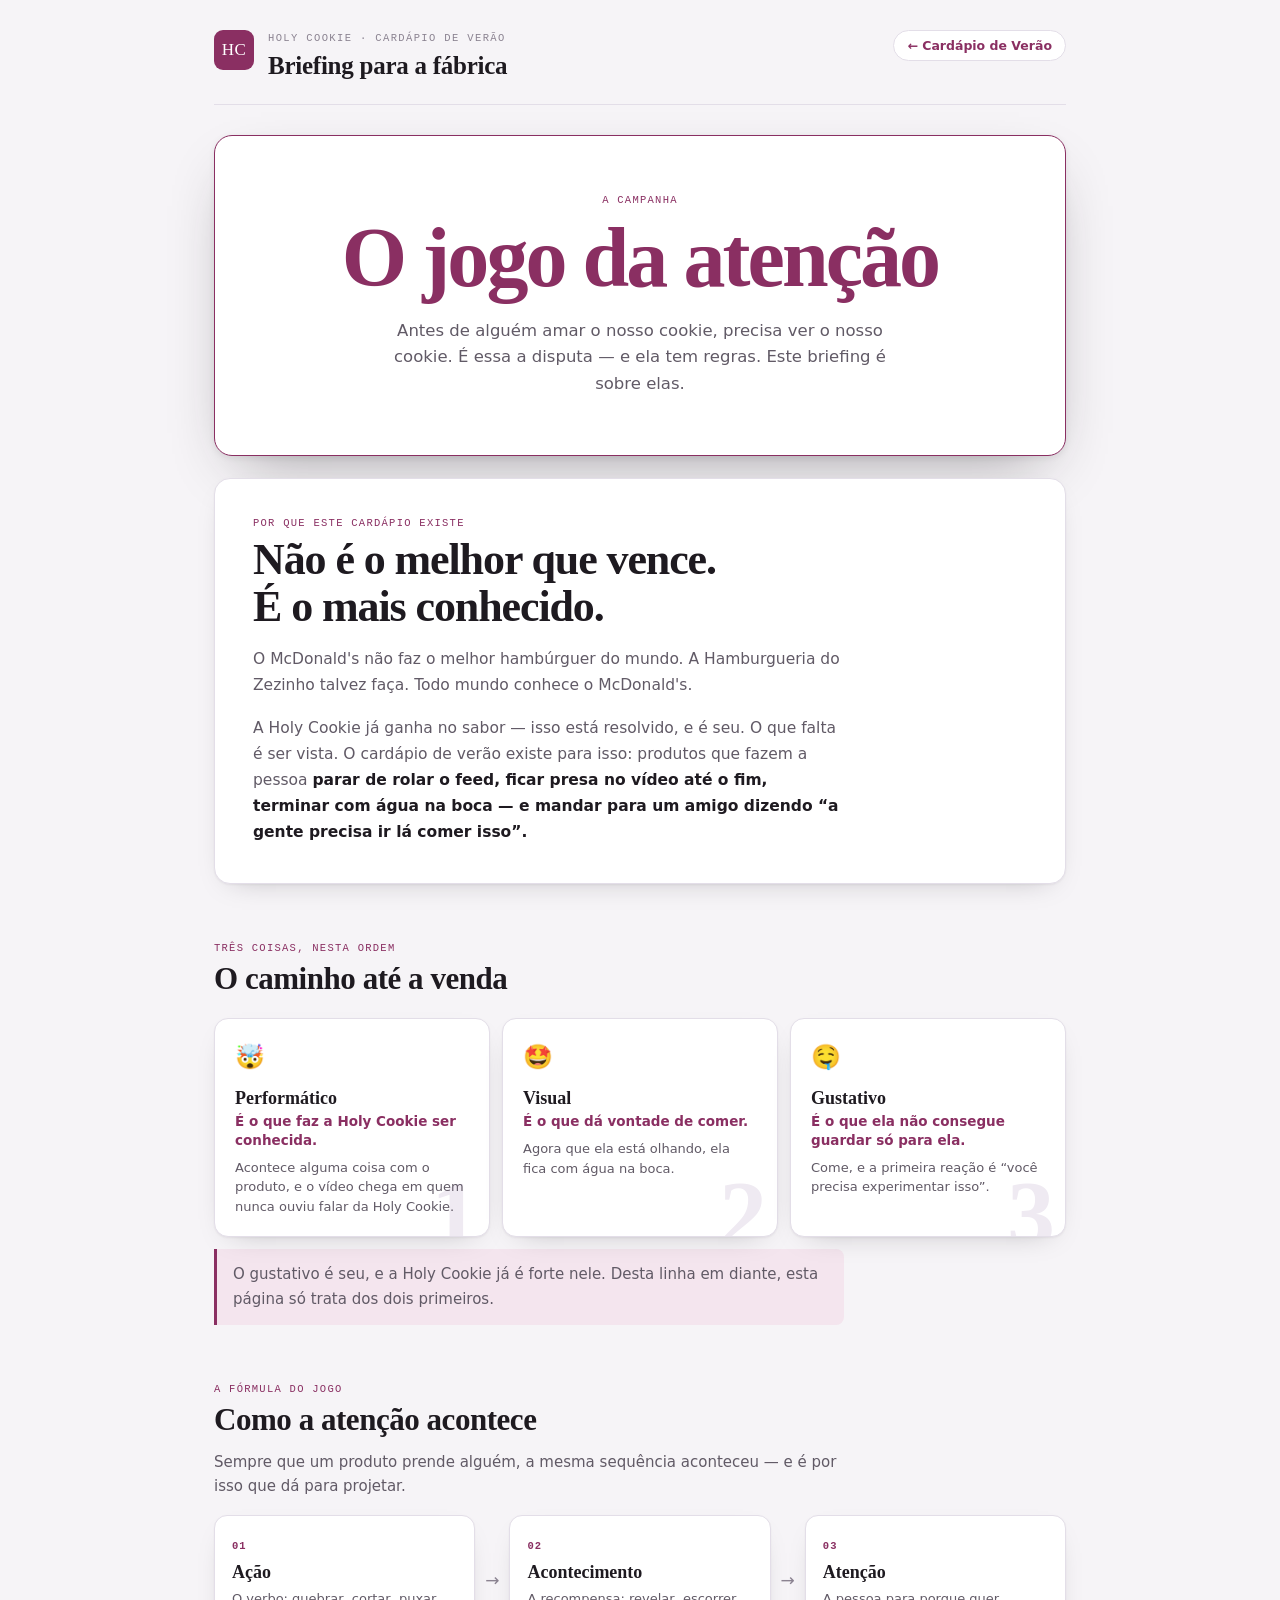
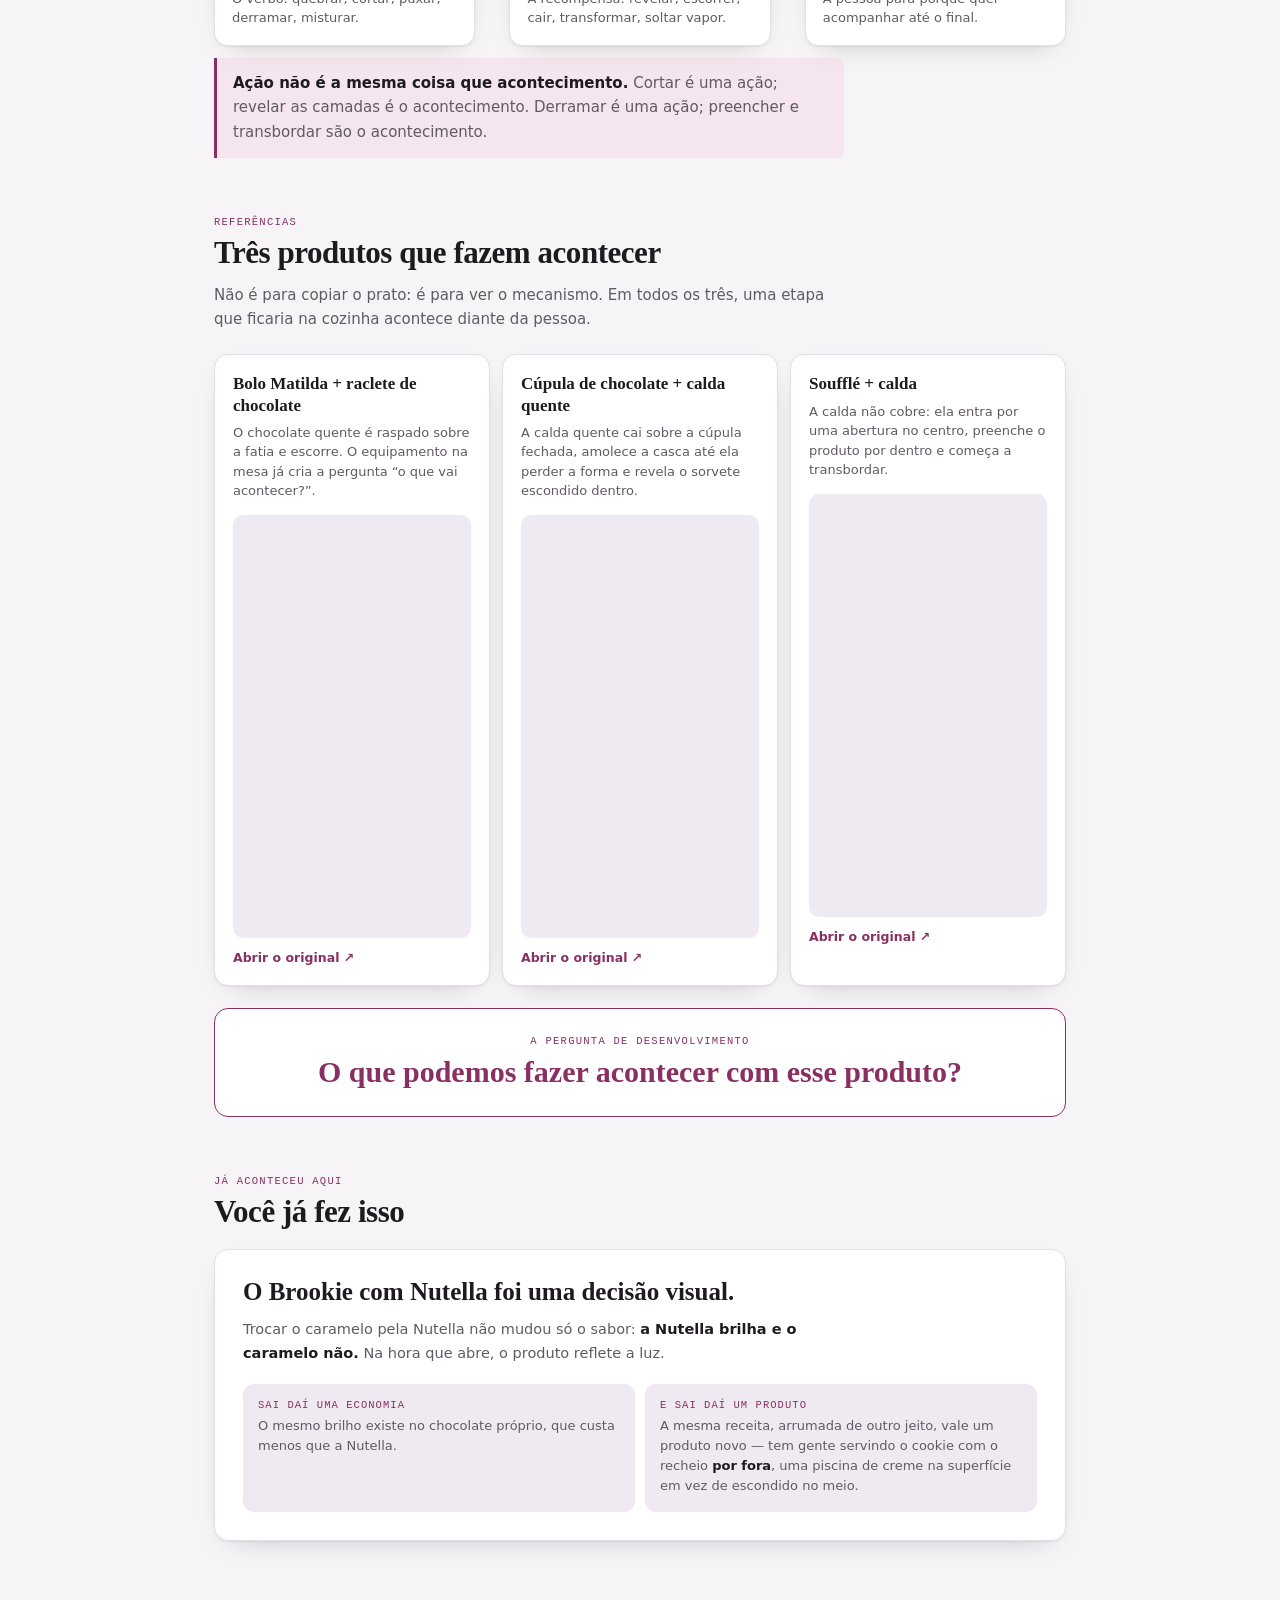
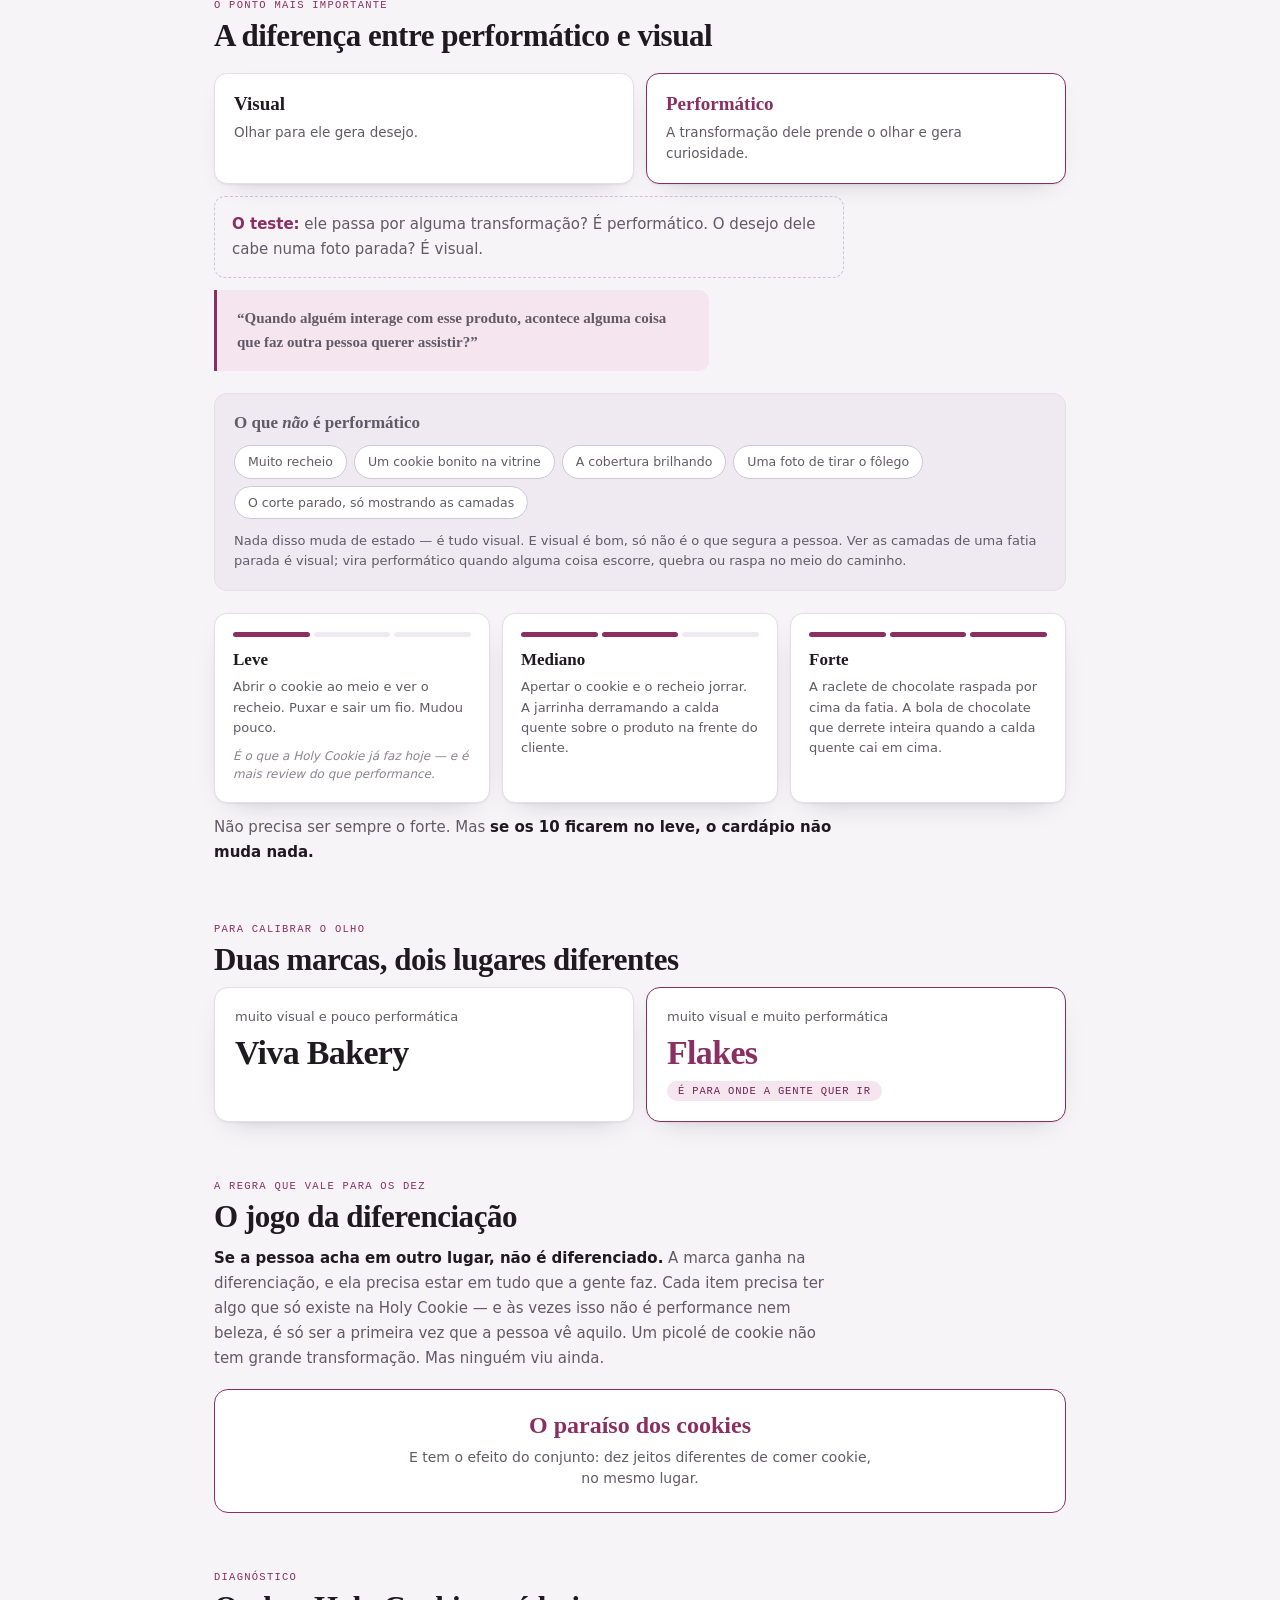
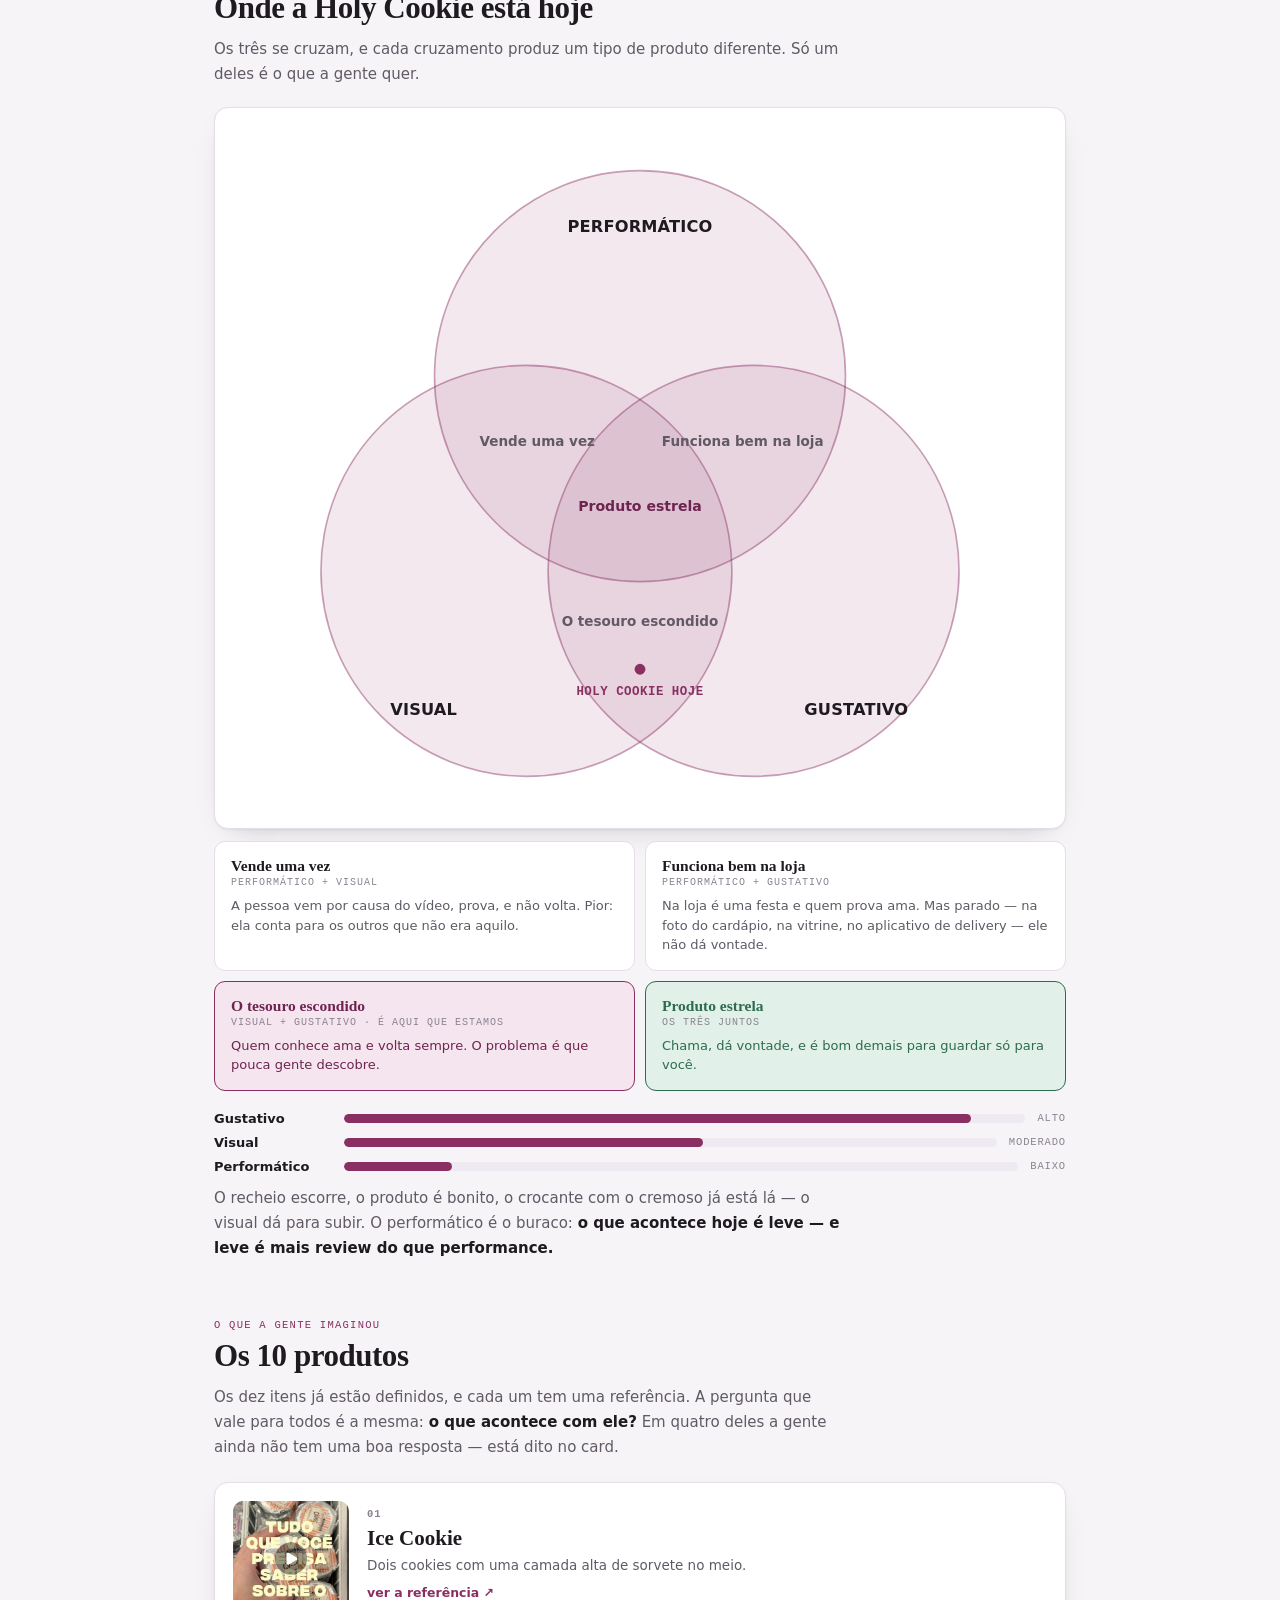
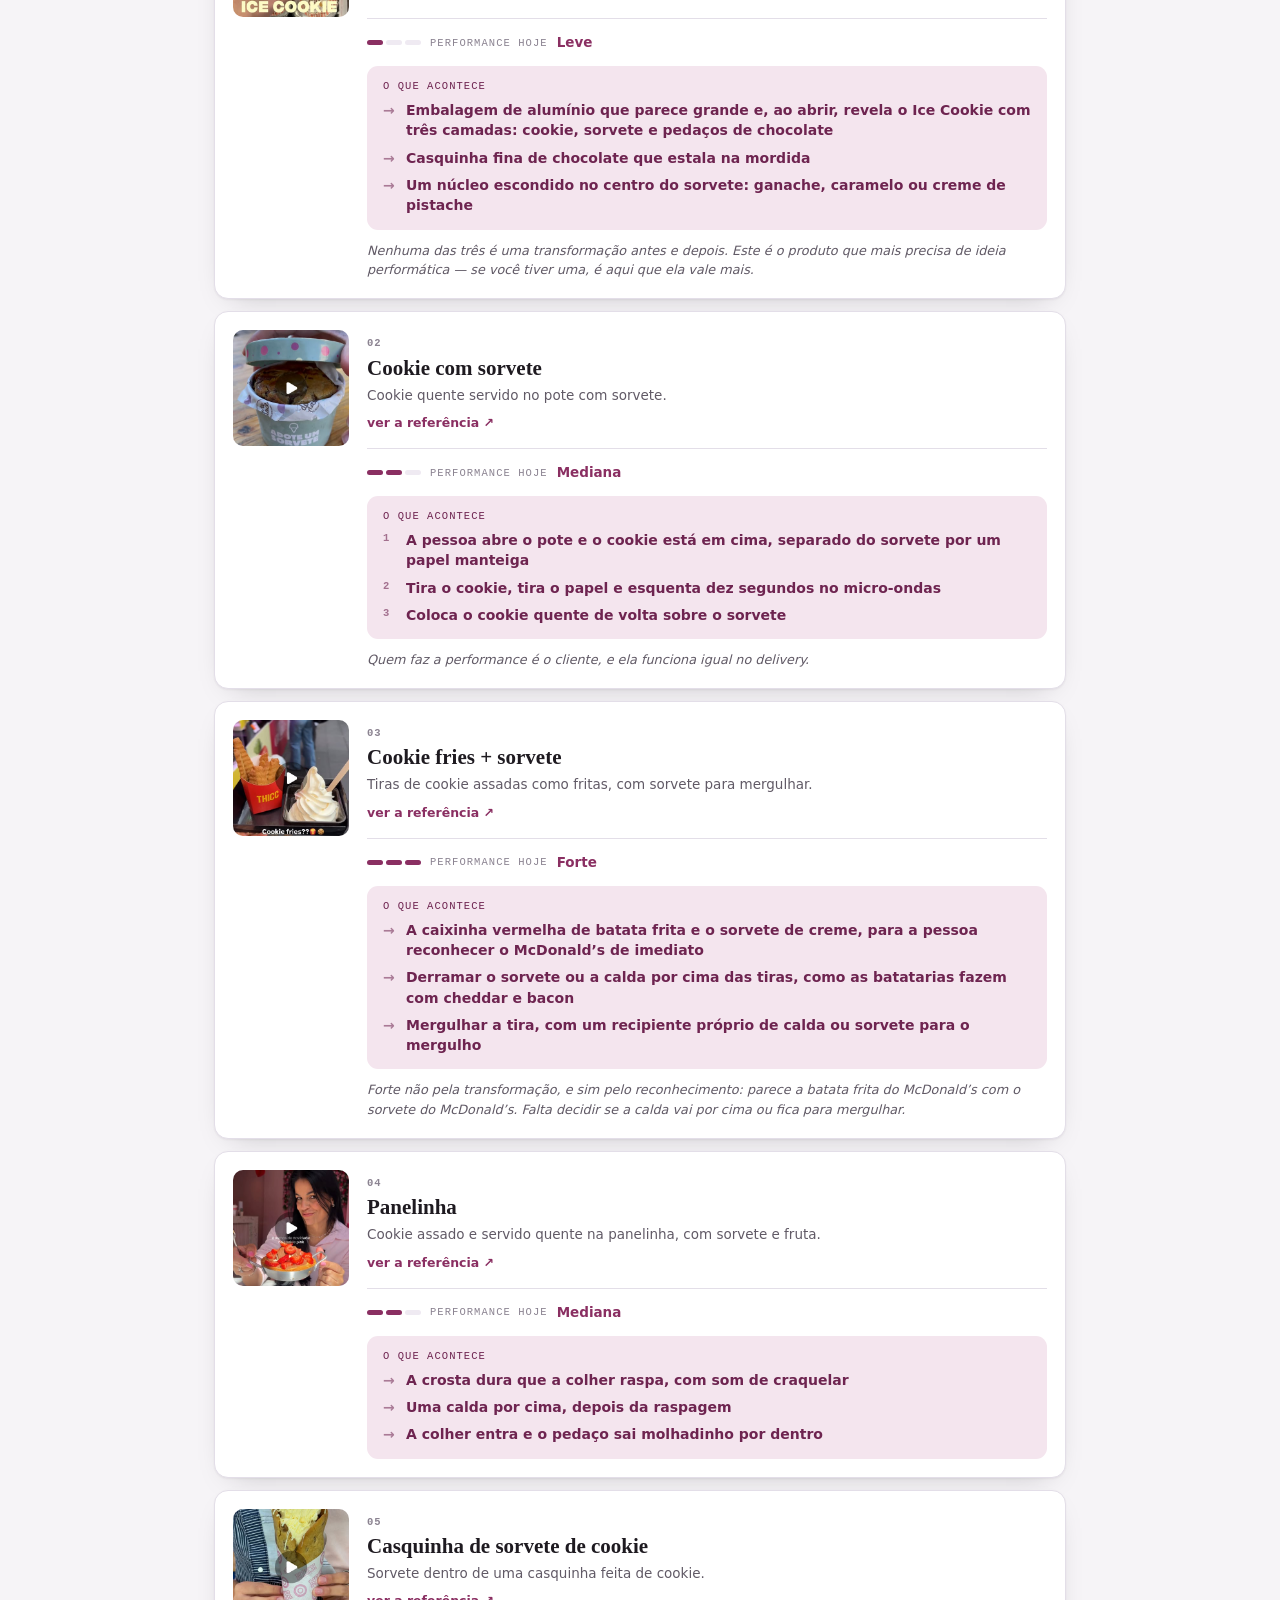
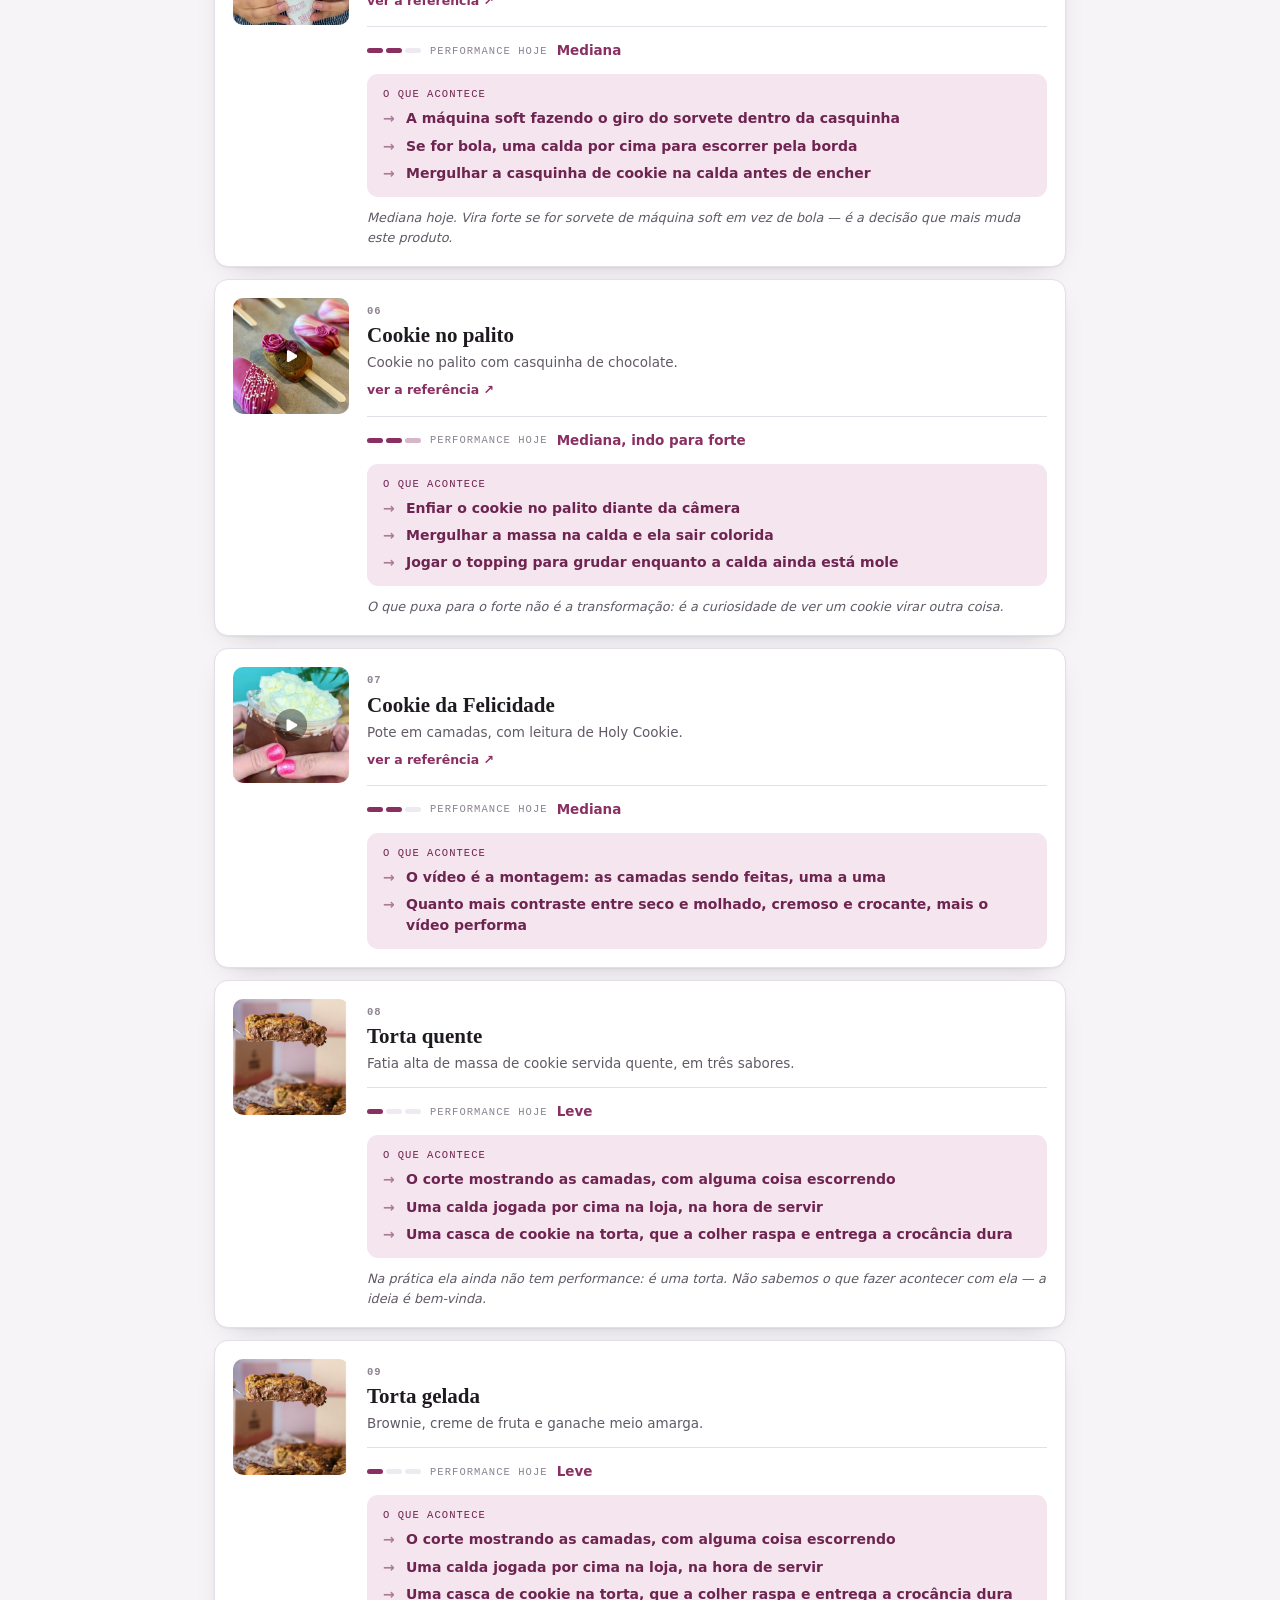
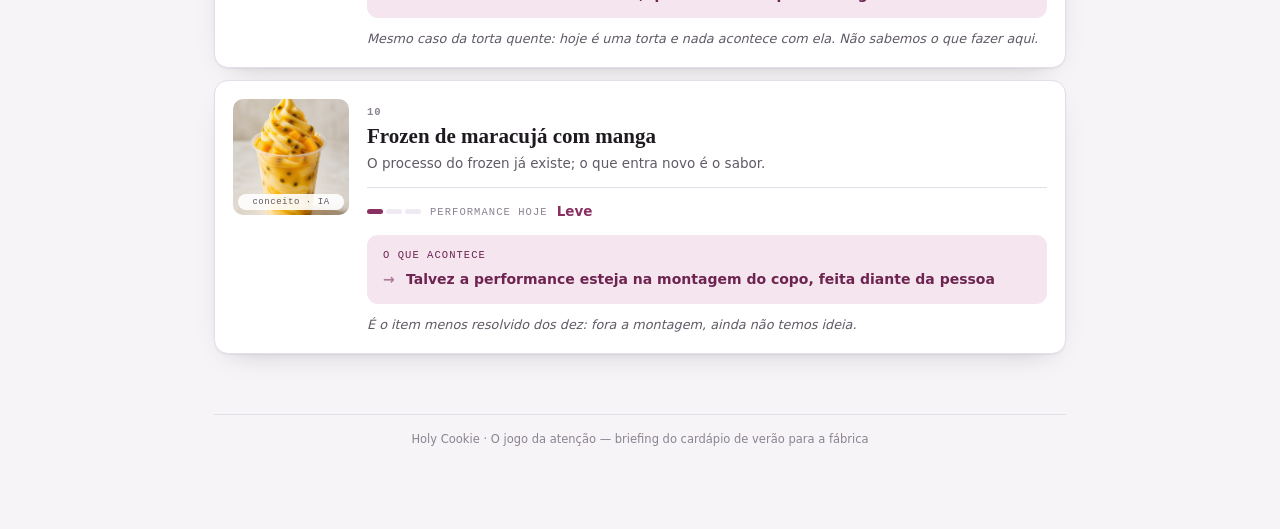
==== commit 2dddbbf7: "Poe o jogo da atencao como manchete e refaz a ordem O nome da campanha abre a pagina em tamanho de m" ====
--- a/briefing-final/index.html
+++ b/briefing-final/index.html
@@ -10,7 +10,9 @@
 <style>
   :root { --maxw: 900px; }
   .masthead { align-items: flex-start; }
-  .subtitulo { margin-top: 3px; color: var(--ink-2); font-size: 13px; }
+  .campanha { margin-top: 30px; border: 1px solid var(--accent); border-radius: 18px; padding: clamp(32px, 6vw, 58px) 22px; background: var(--surface); box-shadow: var(--shadow-2); text-align: center; }
+  .campanha h2 { margin-top: 10px; font: 600 clamp(40px, 9.5vw, 84px)/1 var(--font-display); letter-spacing: -.035em; color: var(--accent); text-wrap: balance; }
+  .campanha p { margin: 18px auto 0; max-width: 48ch; color: var(--ink-2); font-size: clamp(14.5px, 1.9vw, 16.5px); line-height: 1.6; }
   .voltar { color: var(--accent); font-size: 12.5px; font-weight: 600; text-decoration: none; white-space: nowrap; }
   .voltar:hover { text-decoration: underline; }
 
@@ -21,7 +23,7 @@
   .bloco > p strong { color: var(--ink); font-weight: 650; }
 
   /* ── 1. abertura ── */
-  .hero { margin-top: 34px; border: 1px solid var(--line); border-radius: 16px; padding: clamp(24px, 4vw, 38px); background: var(--surface); box-shadow: var(--shadow-1); }
+  .hero { margin-top: 22px; border: 1px solid var(--line); border-radius: 16px; padding: clamp(24px, 4vw, 38px); background: var(--surface); box-shadow: var(--shadow-1); }
   .hero h2 { margin-top: 8px; font: 600 clamp(28px, 5.2vw, 44px)/1.06 var(--font-display); letter-spacing: -.025em; text-wrap: balance; }
   .hero p { margin-top: 16px; max-width: 60ch; color: var(--ink-2); font-size: 15.5px; line-height: 1.68; }
   .hero p strong { color: var(--ink); font-weight: 650; }
@@ -185,13 +187,19 @@
     <div class="monogram">HC</div>
     <div class="masthead-text">
       <span class="eyebrow">Holy Cookie · Cardápio de Verão</span>
-      <h1>O jogo da atenção</h1>
-      <span class="subtitulo">Briefing para a fábrica</span>
+      <h1>Briefing para a fábrica</h1>
     </div>
     <div class="ident"><a class="voltar" href="../cardapio-verao/">← Cardápio de Verão</a></div>
   </header>
 
-  <!-- ═══ 1. abertura ═══ -->
+    <!-- ═══ 0. a campanha ═══ -->
+  <section class="campanha">
+    <span class="rot">A campanha</span>
+    <h2>O jogo da atenção</h2>
+    <p>Antes de alguém amar o nosso cookie, precisa ver o nosso cookie. É essa a disputa — e ela tem regras. Este briefing é sobre elas.</p>
+  </section>
+
+<!-- ═══ 1. abertura ═══ -->
   <section class="hero">
     <span class="rot">Por que este cardápio existe</span>
     <h2>Não é o melhor que vence. É o mais conhecido.</h2>
@@ -226,37 +234,11 @@
     <p class="nota">O gustativo é seu, e a Holy Cookie já é forte nele. Desta linha em diante, esta página só trata dos dois primeiros.</p>
   </section>
 
-  <!-- ═══ 3. performático × visual ═══ -->
-  <section class="bloco">
-    <span class="rot">O ponto mais importante</span>
-    <h2>A diferença entre performático e visual</h2>
-    <div class="versus">
-      <article class="lado">
-        <h3>Visual</h3>
-        <p>Olhar para ele gera desejo.</p>
-      </article>
-      <article class="lado forte">
-        <h3>Performático</h3>
-        <p>A transformação dele prende o olhar e gera curiosidade.</p>
-      </article>
-    </div>
-    <p class="teste"><b>O teste:</b> ele passa por alguma transformação? É performático. O desejo dele cabe numa foto parada? É visual.</p>
-
-    <span class="rot marcas-rot">Duas referências para calibrar o olho</span>
-    <div class="marcas">
-      <article class="marca">
-        <p>muito visual e pouco performática</p>
-        <h3>Viva Bakery</h3>
-      </article>
-      <article class="marca alvo">
-        <p>muito visual e muito performática</p>
-        <h3>Flakes</h3>
-        <span class="marca-tag">é para onde a gente quer ir</span>
-      </article>
-    </div>
-
-    <p class="pergunta">“Quando alguém interage com esse produto, acontece alguma coisa que faz outra pessoa querer assistir?”</p>
-
+    <!-- ═══ 3. a fórmula ═══ -->
+  <section class="bloco">
+    <span class="rot">A fórmula do jogo</span>
+    <h2>Como a atenção acontece</h2>
+    <p>Sempre que um produto prende alguém, a mesma sequência aconteceu — e é por isso que dá para projetar.</p>
     <div class="formula">
       <article class="passo"><span class="num">01</span><h3>Ação</h3><p>O verbo: quebrar, cortar, puxar, derramar, misturar.</p></article>
       <span class="seta">→</span>
@@ -265,41 +247,9 @@
       <article class="passo"><span class="num">03</span><h3>Atenção</h3><p>A pessoa para porque quer acompanhar até o final.</p></article>
     </div>
     <p class="nota"><strong>Ação não é a mesma coisa que acontecimento.</strong> Cortar é uma ação; revelar as camadas é o acontecimento. Derramar é uma ação; preencher e transbordar são o acontecimento.</p>
-
-    <div class="naoe">
-      <h3>O que <em>não</em> é performático</h3>
-      <ul>
-        <li>Muito recheio</li>
-        <li>Um cookie bonito na vitrine</li>
-        <li>A cobertura brilhando</li>
-        <li>Uma foto de tirar o fôlego</li>
-        <li>O corte parado, só mostrando as camadas</li>
-      </ul>
-      <p>Nada disso muda de estado — é tudo visual. E visual é bom, só não é o que segura a pessoa. Ver as camadas de uma fatia parada é visual; vira performático quando alguma coisa escorre, quebra ou raspa no meio do caminho.</p>
-    </div>
-
-    <div class="escala">
-      <article class="degrau">
-        <div class="medidor"><i class="on"></i><i></i><i></i></div>
-        <h3>Leve</h3>
-        <p>Abrir o cookie ao meio e ver o recheio. Puxar e sair um fio. Mudou pouco.</p>
-        <p class="obs">É o que a Holy Cookie já faz hoje — e é mais review do que performance.</p>
-      </article>
-      <article class="degrau">
-        <div class="medidor"><i class="on"></i><i class="on"></i><i></i></div>
-        <h3>Mediano</h3>
-        <p>Apertar o cookie e o recheio jorrar. A jarrinha derramando a calda quente sobre o produto na frente do cliente.</p>
-      </article>
-      <article class="degrau">
-        <div class="medidor"><i class="on"></i><i class="on"></i><i class="on"></i></div>
-        <h3>Forte</h3>
-        <p>A raclete de chocolate raspada por cima da fatia. A bola de chocolate que derrete inteira quando a calda quente cai em cima.</p>
-      </article>
-    </div>
-    <p>Não precisa ser sempre o forte. Mas <strong>se os 10 ficarem no leve, o cardápio não muda nada.</strong></p>
-  </section>
-
-  <!-- ═══ 4. três referências ═══ -->
+  </section>
+
+<!-- ═══ 4. três referências ═══ -->
   <section class="bloco">
     <span class="rot">Referências</span>
     <h2>Três produtos que fazem acontecer</h2>
@@ -350,7 +300,76 @@
     </div>
   </section>
 
-  <!-- ═══ 6. diferenciação ═══ -->
+  <!-- ═══ 6. performático × visual ═══ -->
+  <section class="bloco">
+    <span class="rot">O ponto mais importante</span>
+    <h2>A diferença entre performático e visual</h2>
+    <div class="versus">
+      <article class="lado">
+        <h3>Visual</h3>
+        <p>Olhar para ele gera desejo.</p>
+      </article>
+      <article class="lado forte">
+        <h3>Performático</h3>
+        <p>A transformação dele prende o olhar e gera curiosidade.</p>
+      </article>
+    </div>
+    <p class="teste"><b>O teste:</b> ele passa por alguma transformação? É performático. O desejo dele cabe numa foto parada? É visual.</p>
+
+
+    <p class="pergunta">“Quando alguém interage com esse produto, acontece alguma coisa que faz outra pessoa querer assistir?”</p>
+
+    <div class="naoe">
+      <h3>O que <em>não</em> é performático</h3>
+      <ul>
+        <li>Muito recheio</li>
+        <li>Um cookie bonito na vitrine</li>
+        <li>A cobertura brilhando</li>
+        <li>Uma foto de tirar o fôlego</li>
+        <li>O corte parado, só mostrando as camadas</li>
+      </ul>
+      <p>Nada disso muda de estado — é tudo visual. E visual é bom, só não é o que segura a pessoa. Ver as camadas de uma fatia parada é visual; vira performático quando alguma coisa escorre, quebra ou raspa no meio do caminho.</p>
+    </div>
+
+    <div class="escala">
+      <article class="degrau">
+        <div class="medidor"><i class="on"></i><i></i><i></i></div>
+        <h3>Leve</h3>
+        <p>Abrir o cookie ao meio e ver o recheio. Puxar e sair um fio. Mudou pouco.</p>
+        <p class="obs">É o que a Holy Cookie já faz hoje — e é mais review do que performance.</p>
+      </article>
+      <article class="degrau">
+        <div class="medidor"><i class="on"></i><i class="on"></i><i></i></div>
+        <h3>Mediano</h3>
+        <p>Apertar o cookie e o recheio jorrar. A jarrinha derramando a calda quente sobre o produto na frente do cliente.</p>
+      </article>
+      <article class="degrau">
+        <div class="medidor"><i class="on"></i><i class="on"></i><i class="on"></i></div>
+        <h3>Forte</h3>
+        <p>A raclete de chocolate raspada por cima da fatia. A bola de chocolate que derrete inteira quando a calda quente cai em cima.</p>
+      </article>
+    </div>
+    <p>Não precisa ser sempre o forte. Mas <strong>se os 10 ficarem no leve, o cardápio não muda nada.</strong></p>
+  </section>
+
+    <!-- ═══ 7. duas referências de marca ═══ -->
+  <section class="bloco">
+    <span class="rot">Para calibrar o olho</span>
+    <h2>Duas marcas, dois lugares diferentes</h2>
+    <div class="marcas">
+      <article class="marca">
+        <p>muito visual e pouco performática</p>
+        <h3>Viva Bakery</h3>
+      </article>
+      <article class="marca alvo">
+        <p>muito visual e muito performática</p>
+        <h3>Flakes</h3>
+        <span class="marca-tag">é para onde a gente quer ir</span>
+      </article>
+    </div>
+  </section>
+
+<!-- ═══ 8. diferenciação ═══ -->
   <section class="bloco">
     <span class="rot">A regra que vale para os dez</span>
     <h2>O jogo da diferenciação</h2>
@@ -361,7 +380,7 @@
     </div>
   </section>
 
-  <!-- ═══ 7. onde a Holy Cookie está ═══ -->
+  <!-- ═══ 9. onde a Holy Cookie está ═══ -->
   <section class="bloco">
     <span class="rot">Diagnóstico</span>
     <h2>Onde a Holy Cookie está hoje</h2>
@@ -421,7 +440,7 @@
     <p>O recheio escorre, o produto é bonito, o crocante com o cremoso já está lá — o visual dá para subir. O performático é o buraco: <strong>o que acontece hoje é leve — e leve é mais review do que performance.</strong></p>
   </section>
 
-<!-- ═══ 8. os dez produtos ═══ -->
+<!-- ═══ 10. os dez produtos ═══ -->
   <section class="bloco">
     <span class="rot">O que a gente imaginou</span>
     <h2>Os 10 produtos</h2>
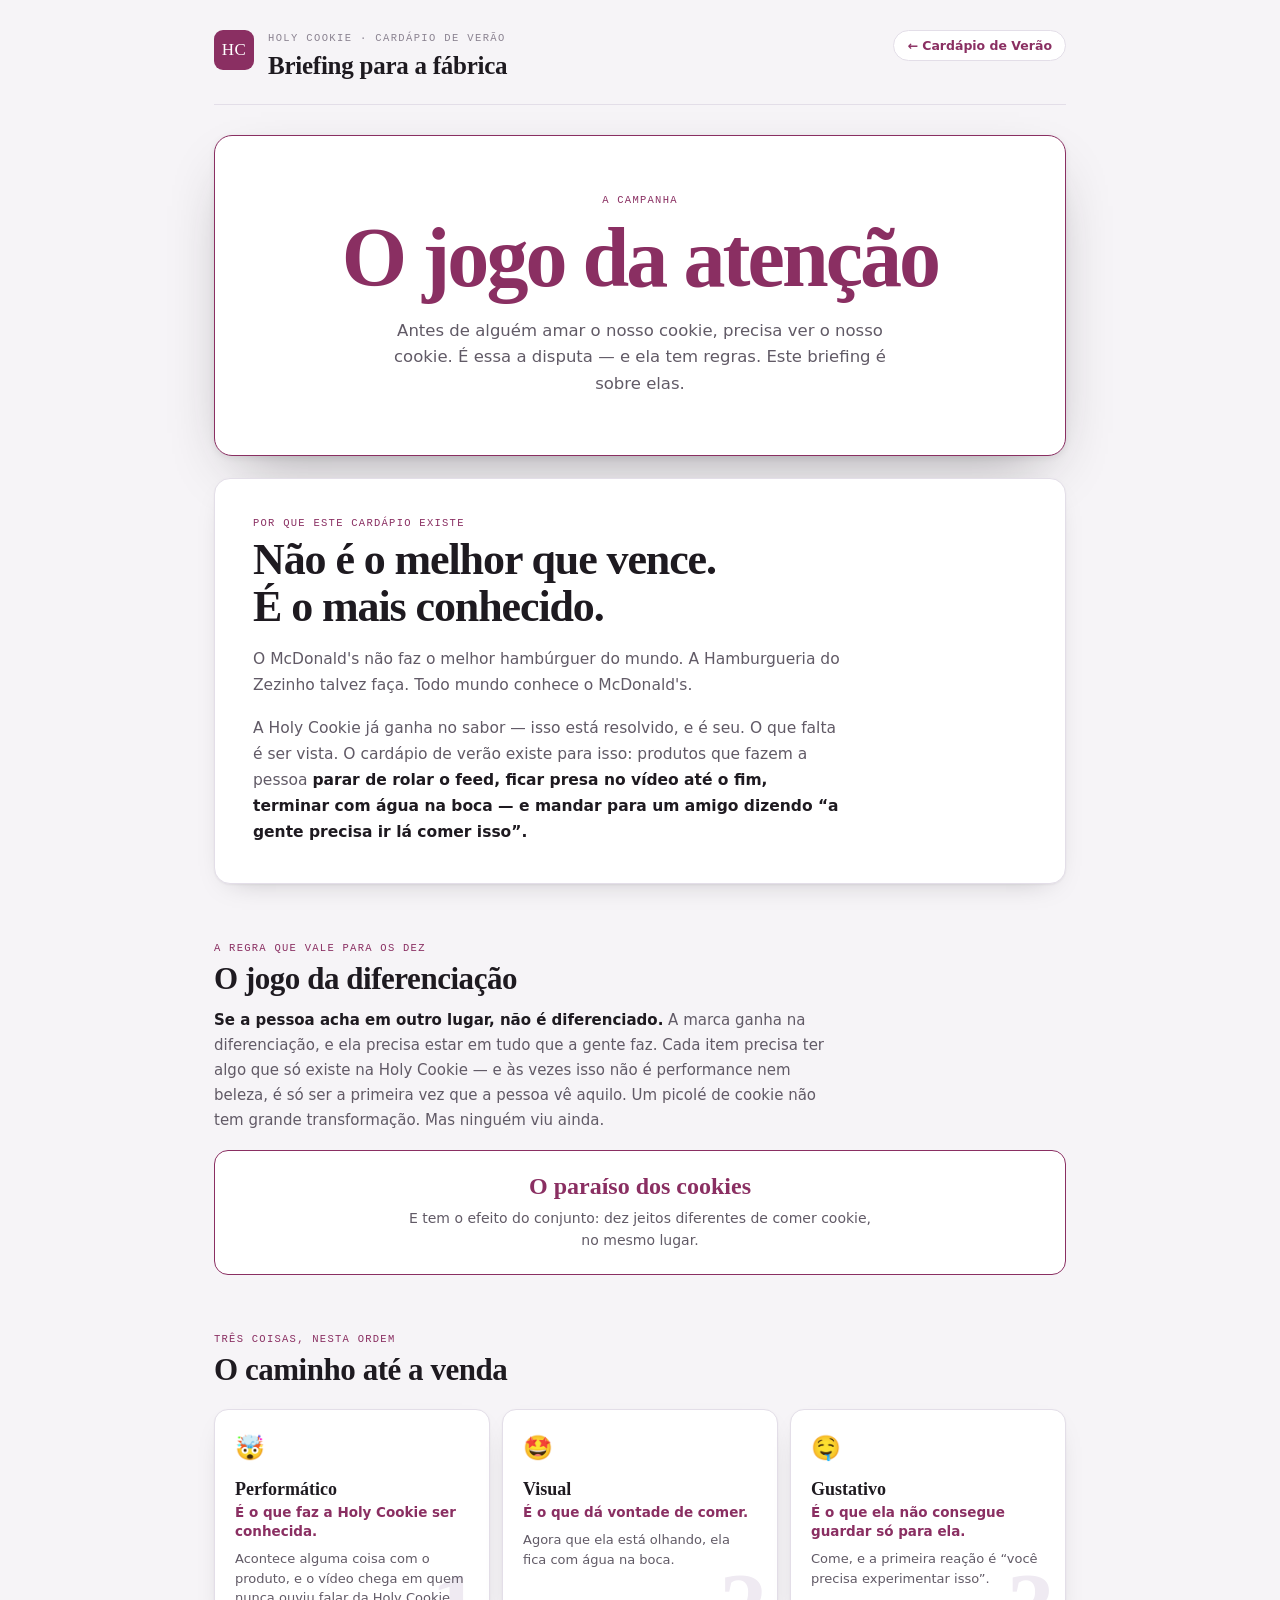
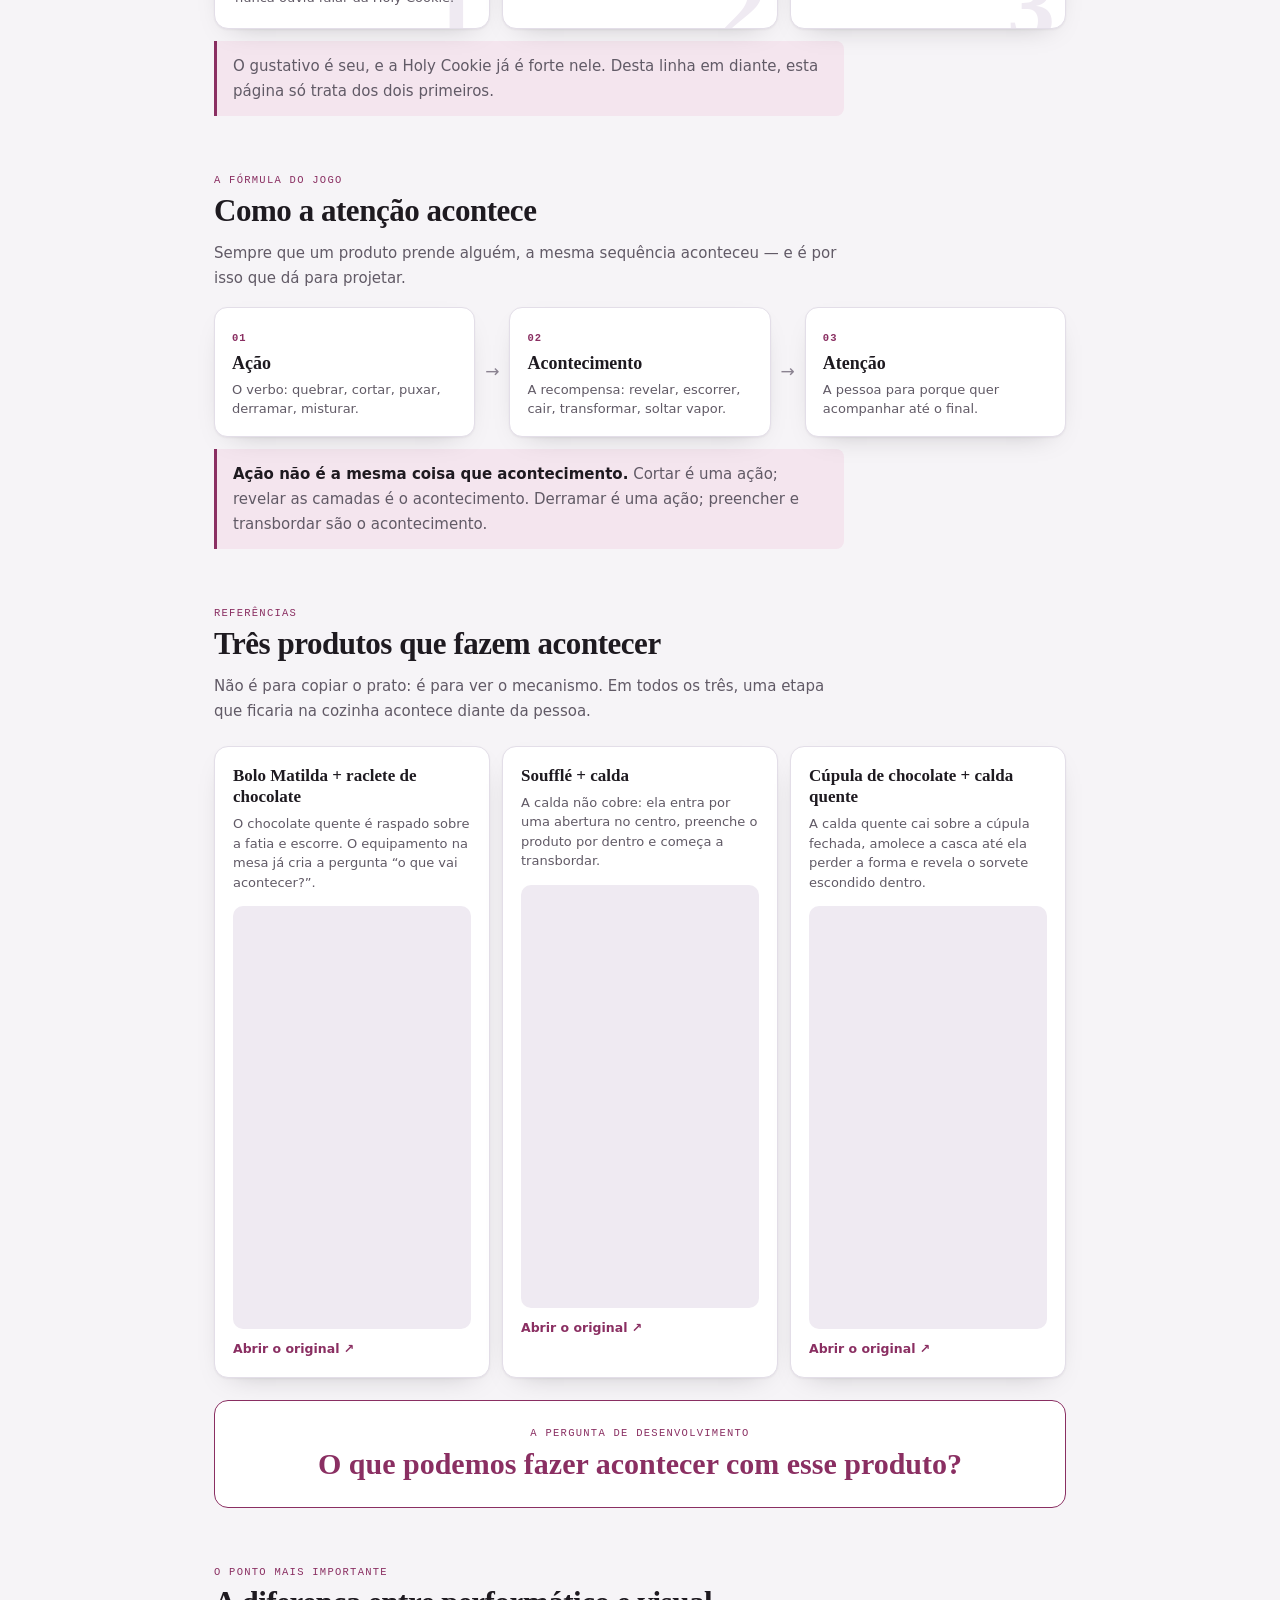
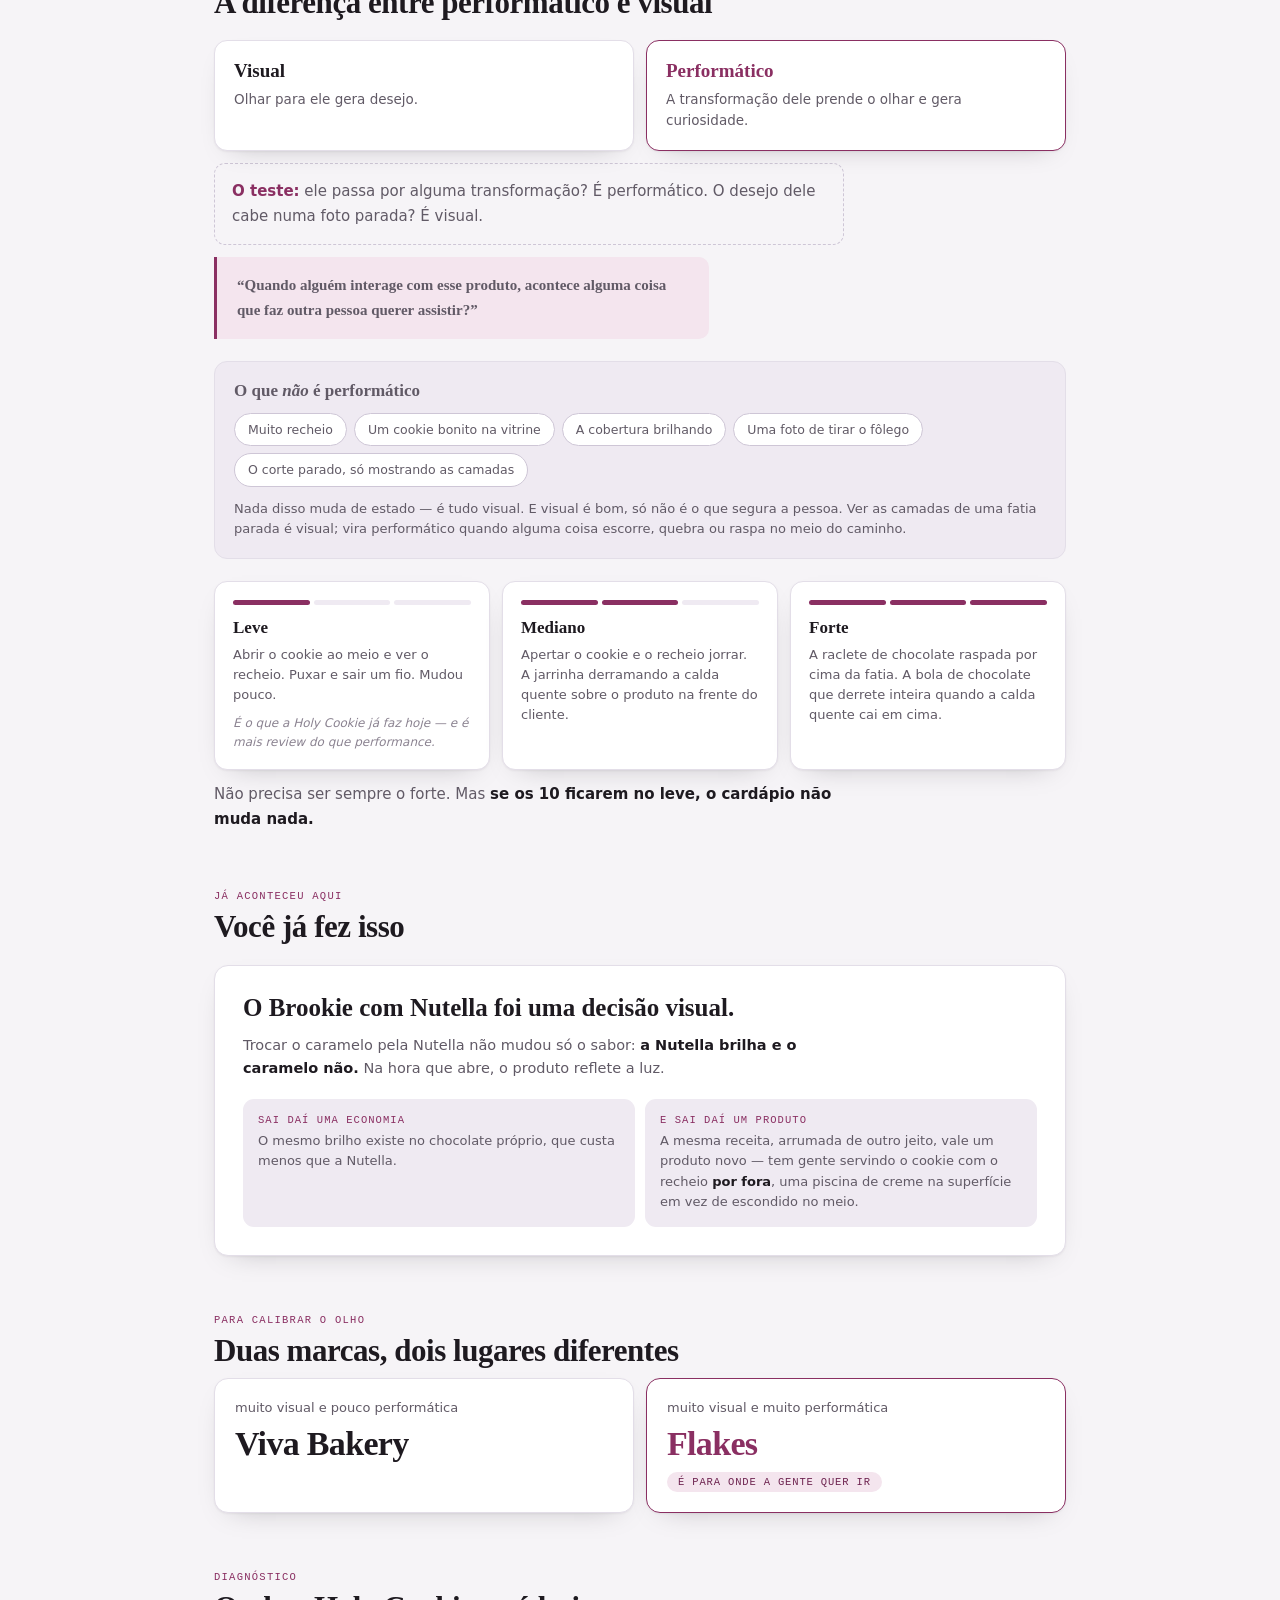
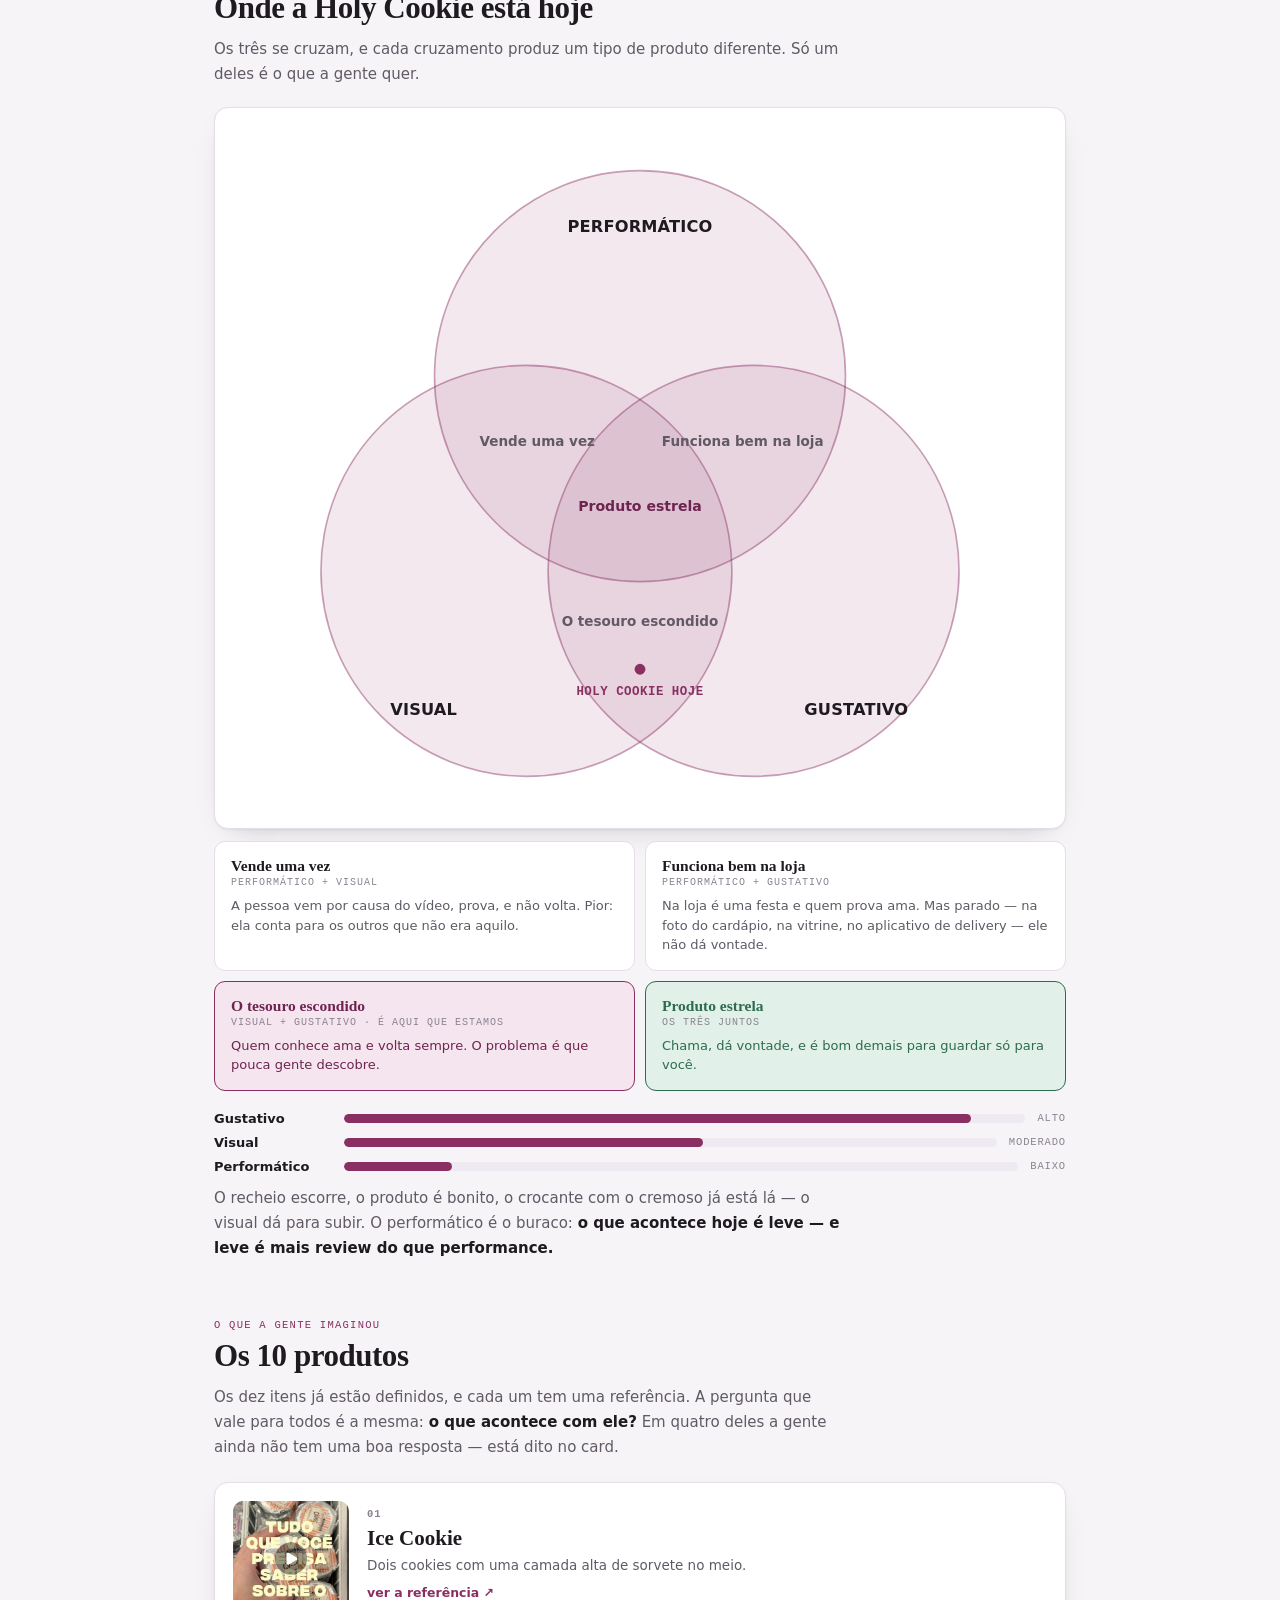
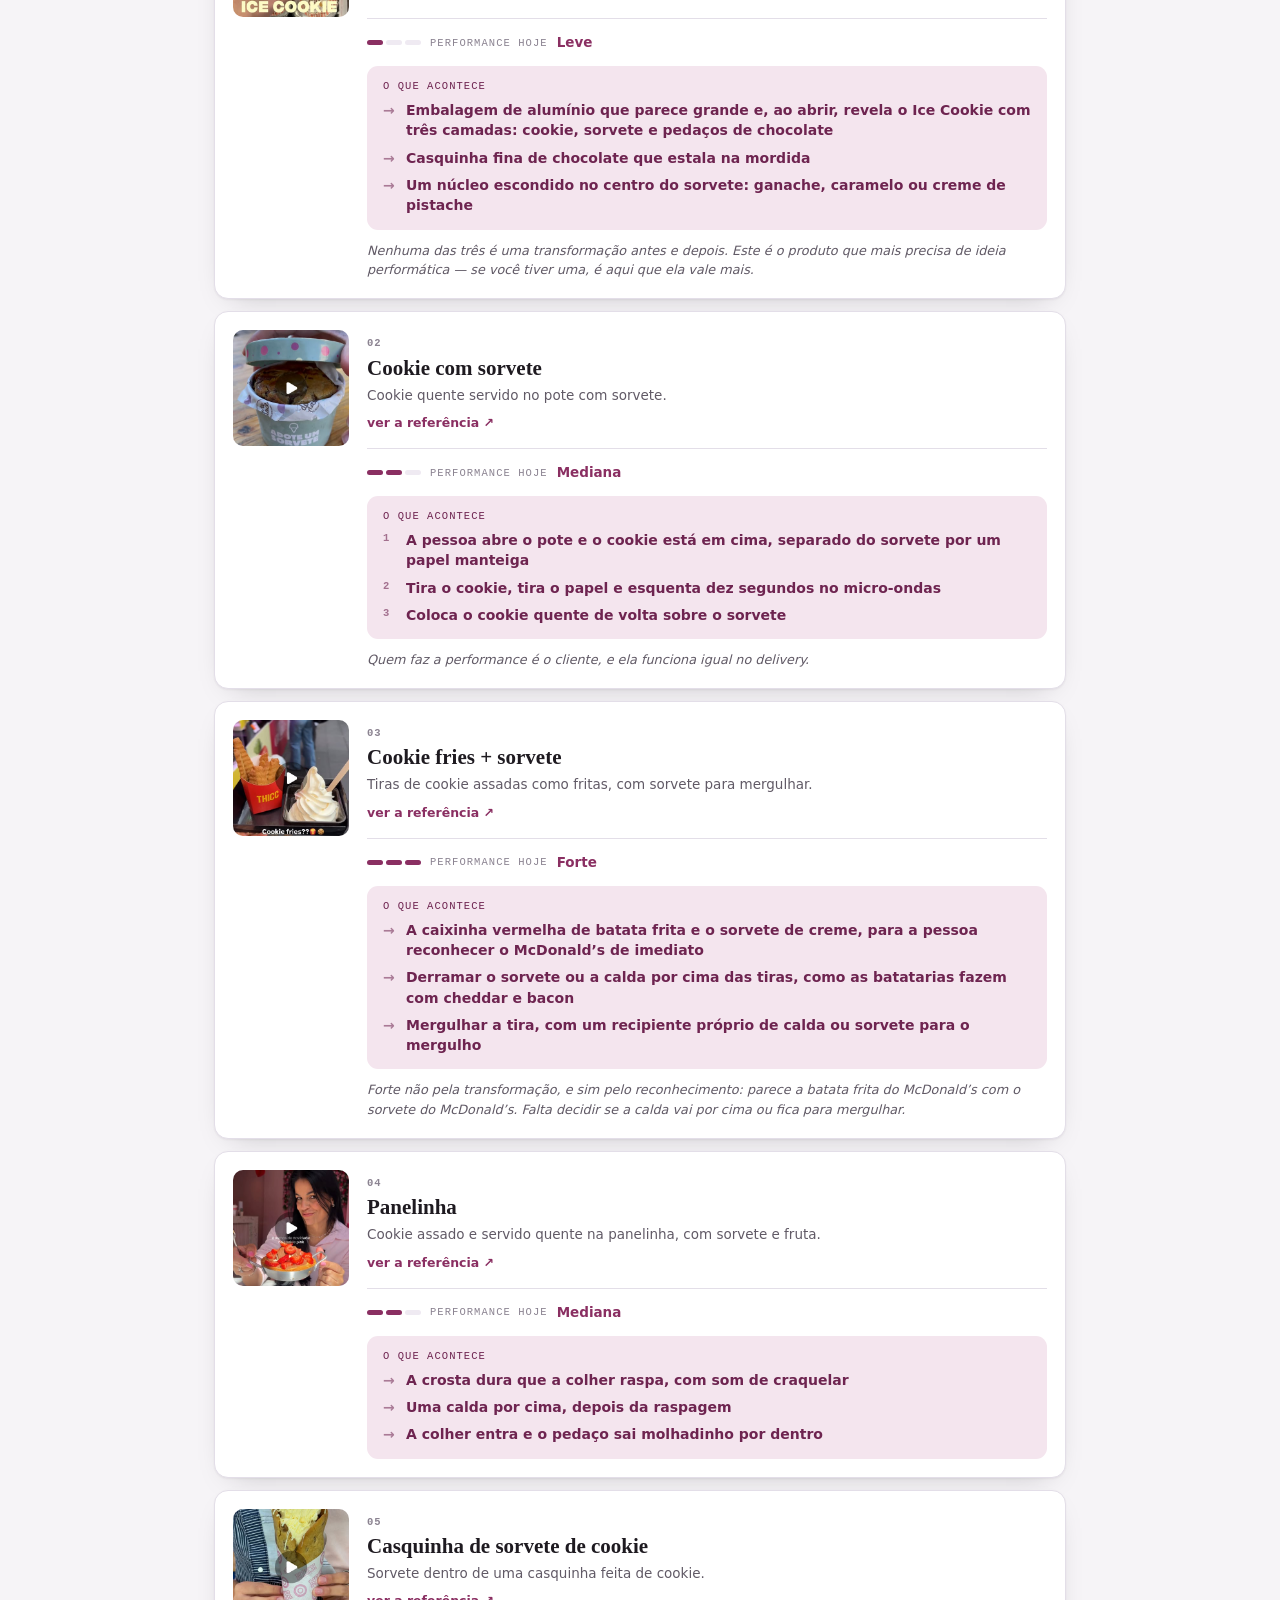
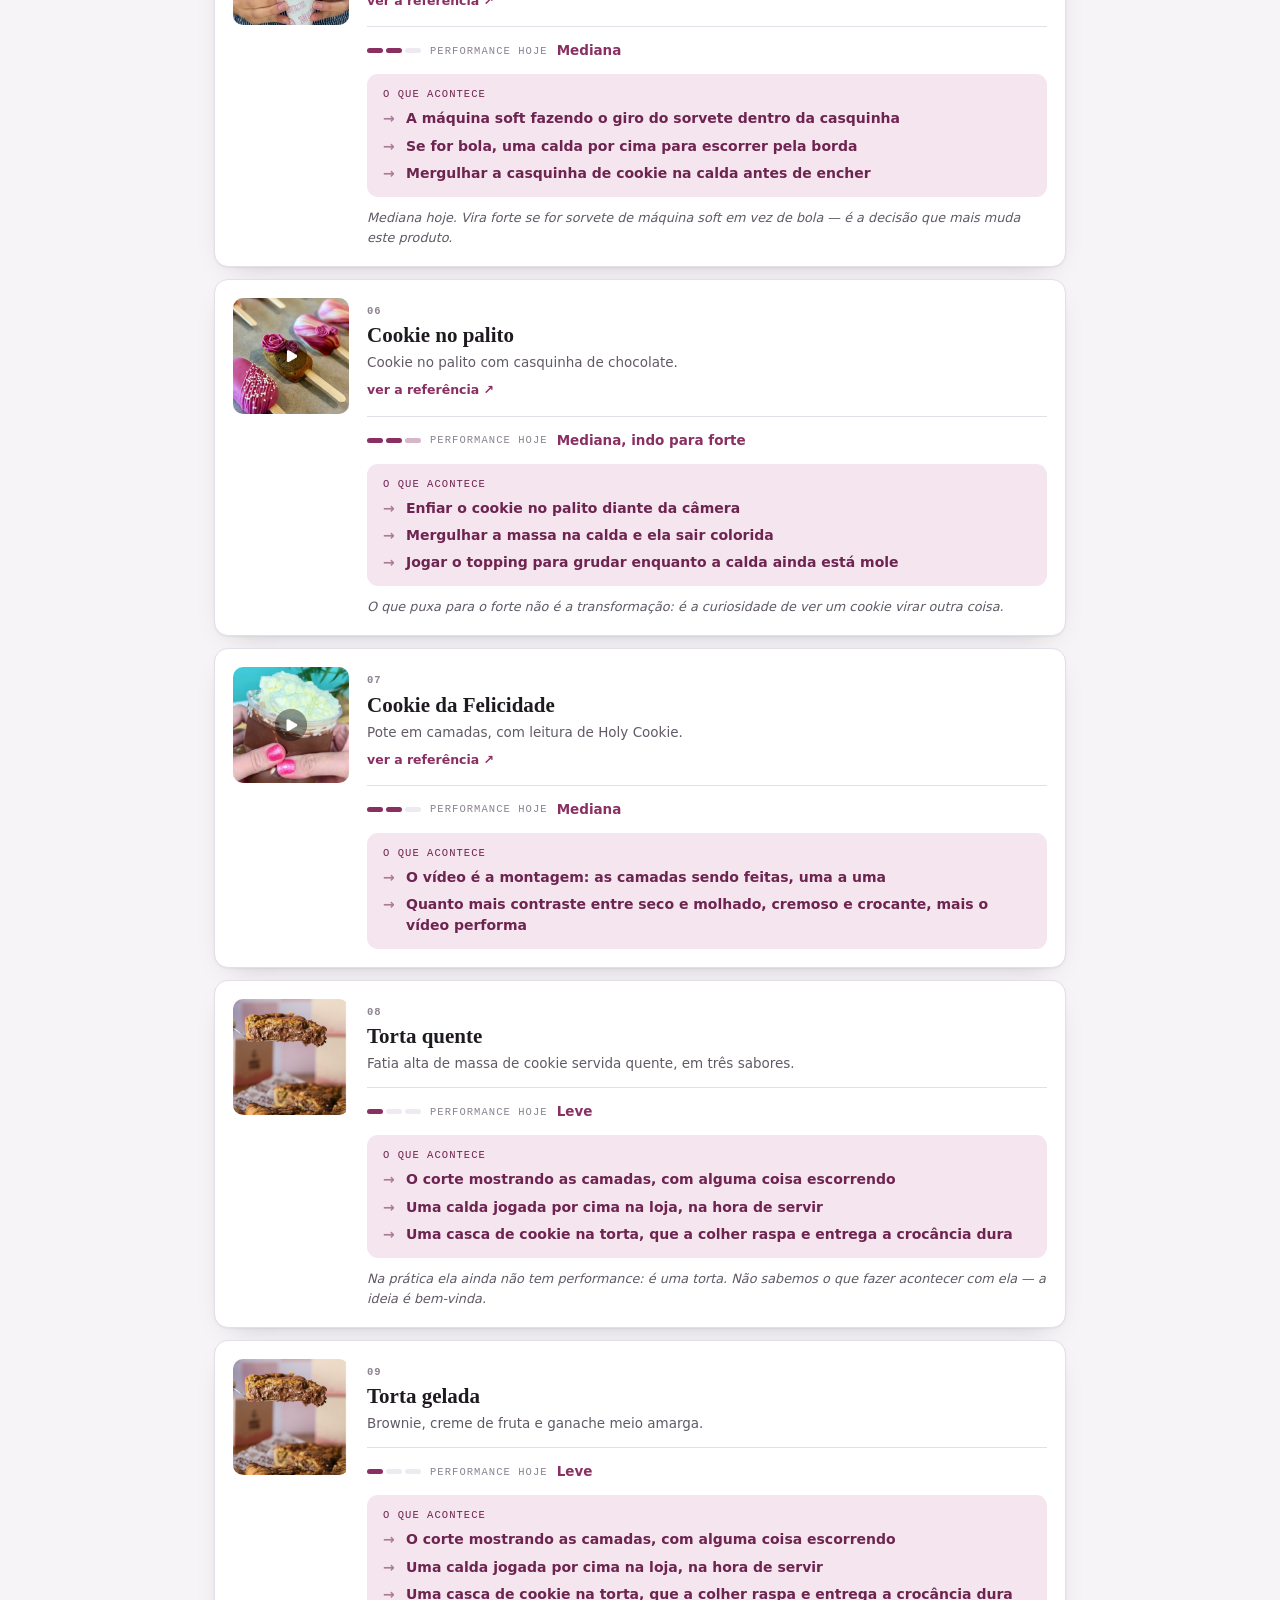
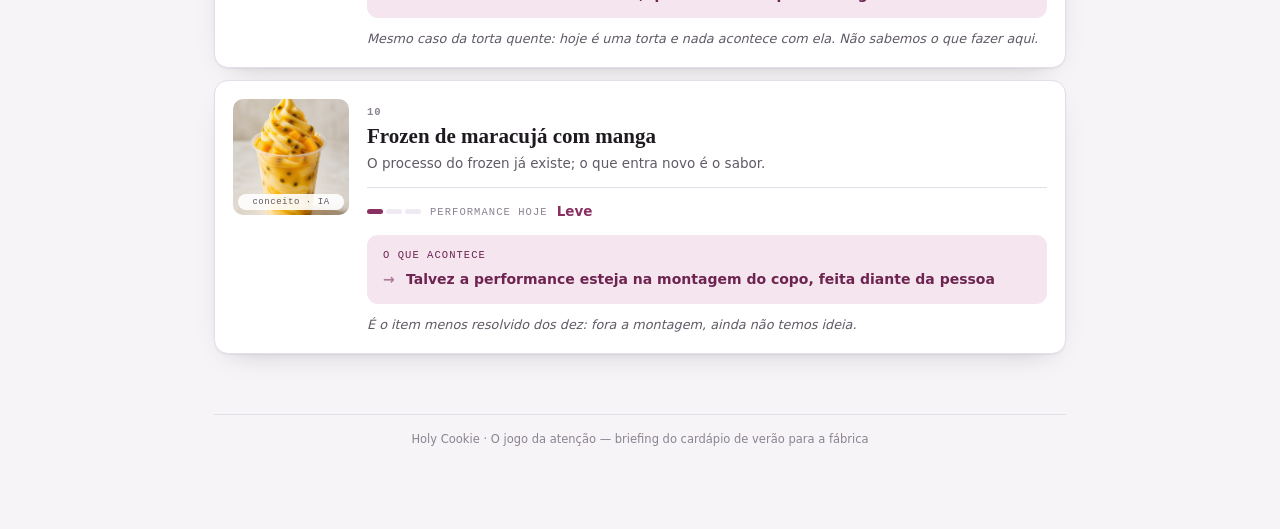
==== commit df4e2f1f: "Reordena as secoes e inverte souffle e cupula A diferenciacao sobe para logo apos a abertura e o cas" ====
--- a/briefing-final/index.html
+++ b/briefing-final/index.html
@@ -207,7 +207,18 @@
     <p>A Holy Cookie já ganha no sabor — isso está resolvido, e é seu. O que falta é ser vista. O cardápio de verão existe para isso: produtos que fazem a pessoa <strong>parar de rolar o feed, ficar presa no vídeo até o fim, terminar com água na boca — e mandar para um amigo dizendo “a gente precisa ir lá comer isso”.</strong></p>
   </section>
 
-  <!-- ═══ 2. o caminho até a venda ═══ -->
+  <!-- ═══ 2. diferenciação ═══ -->
+  <section class="bloco">
+    <span class="rot">A regra que vale para os dez</span>
+    <h2>O jogo da diferenciação</h2>
+    <p><strong>Se a pessoa acha em outro lugar, não é diferenciado.</strong> A marca ganha na diferenciação, e ela precisa estar em tudo que a gente faz. Cada item precisa ter algo que só existe na Holy Cookie — e às vezes isso não é performance nem beleza, é só ser a primeira vez que a pessoa vê aquilo. Um picolé de cookie não tem grande transformação. Mas ninguém viu ainda.</p>
+    <div class="paraiso">
+      <h3>O paraíso dos cookies</h3>
+      <p>E tem o efeito do conjunto: dez jeitos diferentes de comer cookie, no mesmo lugar.</p>
+    </div>
+  </section>
+
+  <!-- ═══ 3. o caminho até a venda ═══ -->
   <section class="bloco">
     <span class="rot">Três coisas, nesta ordem</span>
     <h2>O caminho até a venda</h2>
@@ -234,7 +245,7 @@
     <p class="nota">O gustativo é seu, e a Holy Cookie já é forte nele. Desta linha em diante, esta página só trata dos dois primeiros.</p>
   </section>
 
-    <!-- ═══ 3. a fórmula ═══ -->
+    <!-- ═══ 4. a fórmula ═══ -->
   <section class="bloco">
     <span class="rot">A fórmula do jogo</span>
     <h2>Como a atenção acontece</h2>
@@ -249,7 +260,7 @@
     <p class="nota"><strong>Ação não é a mesma coisa que acontecimento.</strong> Cortar é uma ação; revelar as camadas é o acontecimento. Derramar é uma ação; preencher e transbordar são o acontecimento.</p>
   </section>
 
-<!-- ═══ 4. três referências ═══ -->
+<!-- ═══ 5. três referências ═══ -->
   <section class="bloco">
     <span class="rot">Referências</span>
     <h2>Três produtos que fazem acontecer</h2>
@@ -262,17 +273,17 @@
         <a href="https://www.instagram.com/reel/DRVdhJnDwz-/" target="_blank" rel="noopener noreferrer">Abrir o original ↗</a>
       </article>
       <article class="ref-card">
+        <h3>Soufflé + calda</h3>
+        <p>A calda não cobre: ela entra por uma abertura no centro, preenche o produto por dentro e começa a transbordar.</p>
+        <div class="video-wrap"><iframe src="https://www.youtube-nocookie.com/embed/Yer__wxtY-M" title="Soufflé + calda" loading="lazy" allow="accelerometer; clipboard-write; encrypted-media; gyroscope; picture-in-picture; web-share" allowfullscreen></iframe></div>
+        <a href="https://www.youtube.com/shorts/Yer__wxtY-M" target="_blank" rel="noopener noreferrer">Abrir o original ↗</a>
+      </article>
+      <article class="ref-card">
         <h3>Cúpula de chocolate + calda quente</h3>
         <p>A calda quente cai sobre a cúpula fechada, amolece a casca até ela perder a forma e revela o sorvete escondido dentro.</p>
         <div class="video-wrap"><iframe src="https://www.youtube-nocookie.com/embed/PiMMTH69Ukc" title="Cúpula de chocolate + calda quente" loading="lazy" allow="accelerometer; clipboard-write; encrypted-media; gyroscope; picture-in-picture; web-share" allowfullscreen></iframe></div>
         <a href="https://www.youtube.com/shorts/PiMMTH69Ukc" target="_blank" rel="noopener noreferrer">Abrir o original ↗</a>
       </article>
-      <article class="ref-card">
-        <h3>Soufflé + calda</h3>
-        <p>A calda não cobre: ela entra por uma abertura no centro, preenche o produto por dentro e começa a transbordar.</p>
-        <div class="video-wrap"><iframe src="https://www.youtube-nocookie.com/embed/Yer__wxtY-M" title="Soufflé + calda" loading="lazy" allow="accelerometer; clipboard-write; encrypted-media; gyroscope; picture-in-picture; web-share" allowfullscreen></iframe></div>
-        <a href="https://www.youtube.com/shorts/Yer__wxtY-M" target="_blank" rel="noopener noreferrer">Abrir o original ↗</a>
-      </article>
     </div>
     <div class="fechamento">
       <span class="rot">A pergunta de desenvolvimento</span>
@@ -280,7 +291,59 @@
     </div>
   </section>
 
-  <!-- ═══ 5. você já fez isso ═══ -->
+  <!-- ═══ 6. performático × visual ═══ -->
+  <section class="bloco">
+    <span class="rot">O ponto mais importante</span>
+    <h2>A diferença entre performático e visual</h2>
+    <div class="versus">
+      <article class="lado">
+        <h3>Visual</h3>
+        <p>Olhar para ele gera desejo.</p>
+      </article>
+      <article class="lado forte">
+        <h3>Performático</h3>
+        <p>A transformação dele prende o olhar e gera curiosidade.</p>
+      </article>
+    </div>
+    <p class="teste"><b>O teste:</b> ele passa por alguma transformação? É performático. O desejo dele cabe numa foto parada? É visual.</p>
+
+
+    <p class="pergunta">“Quando alguém interage com esse produto, acontece alguma coisa que faz outra pessoa querer assistir?”</p>
+
+    <div class="naoe">
+      <h3>O que <em>não</em> é performático</h3>
+      <ul>
+        <li>Muito recheio</li>
+        <li>Um cookie bonito na vitrine</li>
+        <li>A cobertura brilhando</li>
+        <li>Uma foto de tirar o fôlego</li>
+        <li>O corte parado, só mostrando as camadas</li>
+      </ul>
+      <p>Nada disso muda de estado — é tudo visual. E visual é bom, só não é o que segura a pessoa. Ver as camadas de uma fatia parada é visual; vira performático quando alguma coisa escorre, quebra ou raspa no meio do caminho.</p>
+    </div>
+
+    <div class="escala">
+      <article class="degrau">
+        <div class="medidor"><i class="on"></i><i></i><i></i></div>
+        <h3>Leve</h3>
+        <p>Abrir o cookie ao meio e ver o recheio. Puxar e sair um fio. Mudou pouco.</p>
+        <p class="obs">É o que a Holy Cookie já faz hoje — e é mais review do que performance.</p>
+      </article>
+      <article class="degrau">
+        <div class="medidor"><i class="on"></i><i class="on"></i><i></i></div>
+        <h3>Mediano</h3>
+        <p>Apertar o cookie e o recheio jorrar. A jarrinha derramando a calda quente sobre o produto na frente do cliente.</p>
+      </article>
+      <article class="degrau">
+        <div class="medidor"><i class="on"></i><i class="on"></i><i class="on"></i></div>
+        <h3>Forte</h3>
+        <p>A raclete de chocolate raspada por cima da fatia. A bola de chocolate que derrete inteira quando a calda quente cai em cima.</p>
+      </article>
+    </div>
+    <p>Não precisa ser sempre o forte. Mas <strong>se os 10 ficarem no leve, o cardápio não muda nada.</strong></p>
+  </section>
+
+    <!-- ═══ 7. você já fez isso ═══ -->
   <section class="bloco">
     <span class="rot">Já aconteceu aqui</span>
     <h2>Você já fez isso</h2>
@@ -300,59 +363,7 @@
     </div>
   </section>
 
-  <!-- ═══ 6. performático × visual ═══ -->
-  <section class="bloco">
-    <span class="rot">O ponto mais importante</span>
-    <h2>A diferença entre performático e visual</h2>
-    <div class="versus">
-      <article class="lado">
-        <h3>Visual</h3>
-        <p>Olhar para ele gera desejo.</p>
-      </article>
-      <article class="lado forte">
-        <h3>Performático</h3>
-        <p>A transformação dele prende o olhar e gera curiosidade.</p>
-      </article>
-    </div>
-    <p class="teste"><b>O teste:</b> ele passa por alguma transformação? É performático. O desejo dele cabe numa foto parada? É visual.</p>
-
-
-    <p class="pergunta">“Quando alguém interage com esse produto, acontece alguma coisa que faz outra pessoa querer assistir?”</p>
-
-    <div class="naoe">
-      <h3>O que <em>não</em> é performático</h3>
-      <ul>
-        <li>Muito recheio</li>
-        <li>Um cookie bonito na vitrine</li>
-        <li>A cobertura brilhando</li>
-        <li>Uma foto de tirar o fôlego</li>
-        <li>O corte parado, só mostrando as camadas</li>
-      </ul>
-      <p>Nada disso muda de estado — é tudo visual. E visual é bom, só não é o que segura a pessoa. Ver as camadas de uma fatia parada é visual; vira performático quando alguma coisa escorre, quebra ou raspa no meio do caminho.</p>
-    </div>
-
-    <div class="escala">
-      <article class="degrau">
-        <div class="medidor"><i class="on"></i><i></i><i></i></div>
-        <h3>Leve</h3>
-        <p>Abrir o cookie ao meio e ver o recheio. Puxar e sair um fio. Mudou pouco.</p>
-        <p class="obs">É o que a Holy Cookie já faz hoje — e é mais review do que performance.</p>
-      </article>
-      <article class="degrau">
-        <div class="medidor"><i class="on"></i><i class="on"></i><i></i></div>
-        <h3>Mediano</h3>
-        <p>Apertar o cookie e o recheio jorrar. A jarrinha derramando a calda quente sobre o produto na frente do cliente.</p>
-      </article>
-      <article class="degrau">
-        <div class="medidor"><i class="on"></i><i class="on"></i><i class="on"></i></div>
-        <h3>Forte</h3>
-        <p>A raclete de chocolate raspada por cima da fatia. A bola de chocolate que derrete inteira quando a calda quente cai em cima.</p>
-      </article>
-    </div>
-    <p>Não precisa ser sempre o forte. Mas <strong>se os 10 ficarem no leve, o cardápio não muda nada.</strong></p>
-  </section>
-
-    <!-- ═══ 7. duas referências de marca ═══ -->
+  <!-- ═══ 8. duas referências de marca ═══ -->
   <section class="bloco">
     <span class="rot">Para calibrar o olho</span>
     <h2>Duas marcas, dois lugares diferentes</h2>
@@ -369,18 +380,7 @@
     </div>
   </section>
 
-<!-- ═══ 8. diferenciação ═══ -->
-  <section class="bloco">
-    <span class="rot">A regra que vale para os dez</span>
-    <h2>O jogo da diferenciação</h2>
-    <p><strong>Se a pessoa acha em outro lugar, não é diferenciado.</strong> A marca ganha na diferenciação, e ela precisa estar em tudo que a gente faz. Cada item precisa ter algo que só existe na Holy Cookie — e às vezes isso não é performance nem beleza, é só ser a primeira vez que a pessoa vê aquilo. Um picolé de cookie não tem grande transformação. Mas ninguém viu ainda.</p>
-    <div class="paraiso">
-      <h3>O paraíso dos cookies</h3>
-      <p>E tem o efeito do conjunto: dez jeitos diferentes de comer cookie, no mesmo lugar.</p>
-    </div>
-  </section>
-
-  <!-- ═══ 9. onde a Holy Cookie está ═══ -->
+<!-- ═══ 9. onde a Holy Cookie está ═══ -->
   <section class="bloco">
     <span class="rot">Diagnóstico</span>
     <h2>Onde a Holy Cookie está hoje</h2>
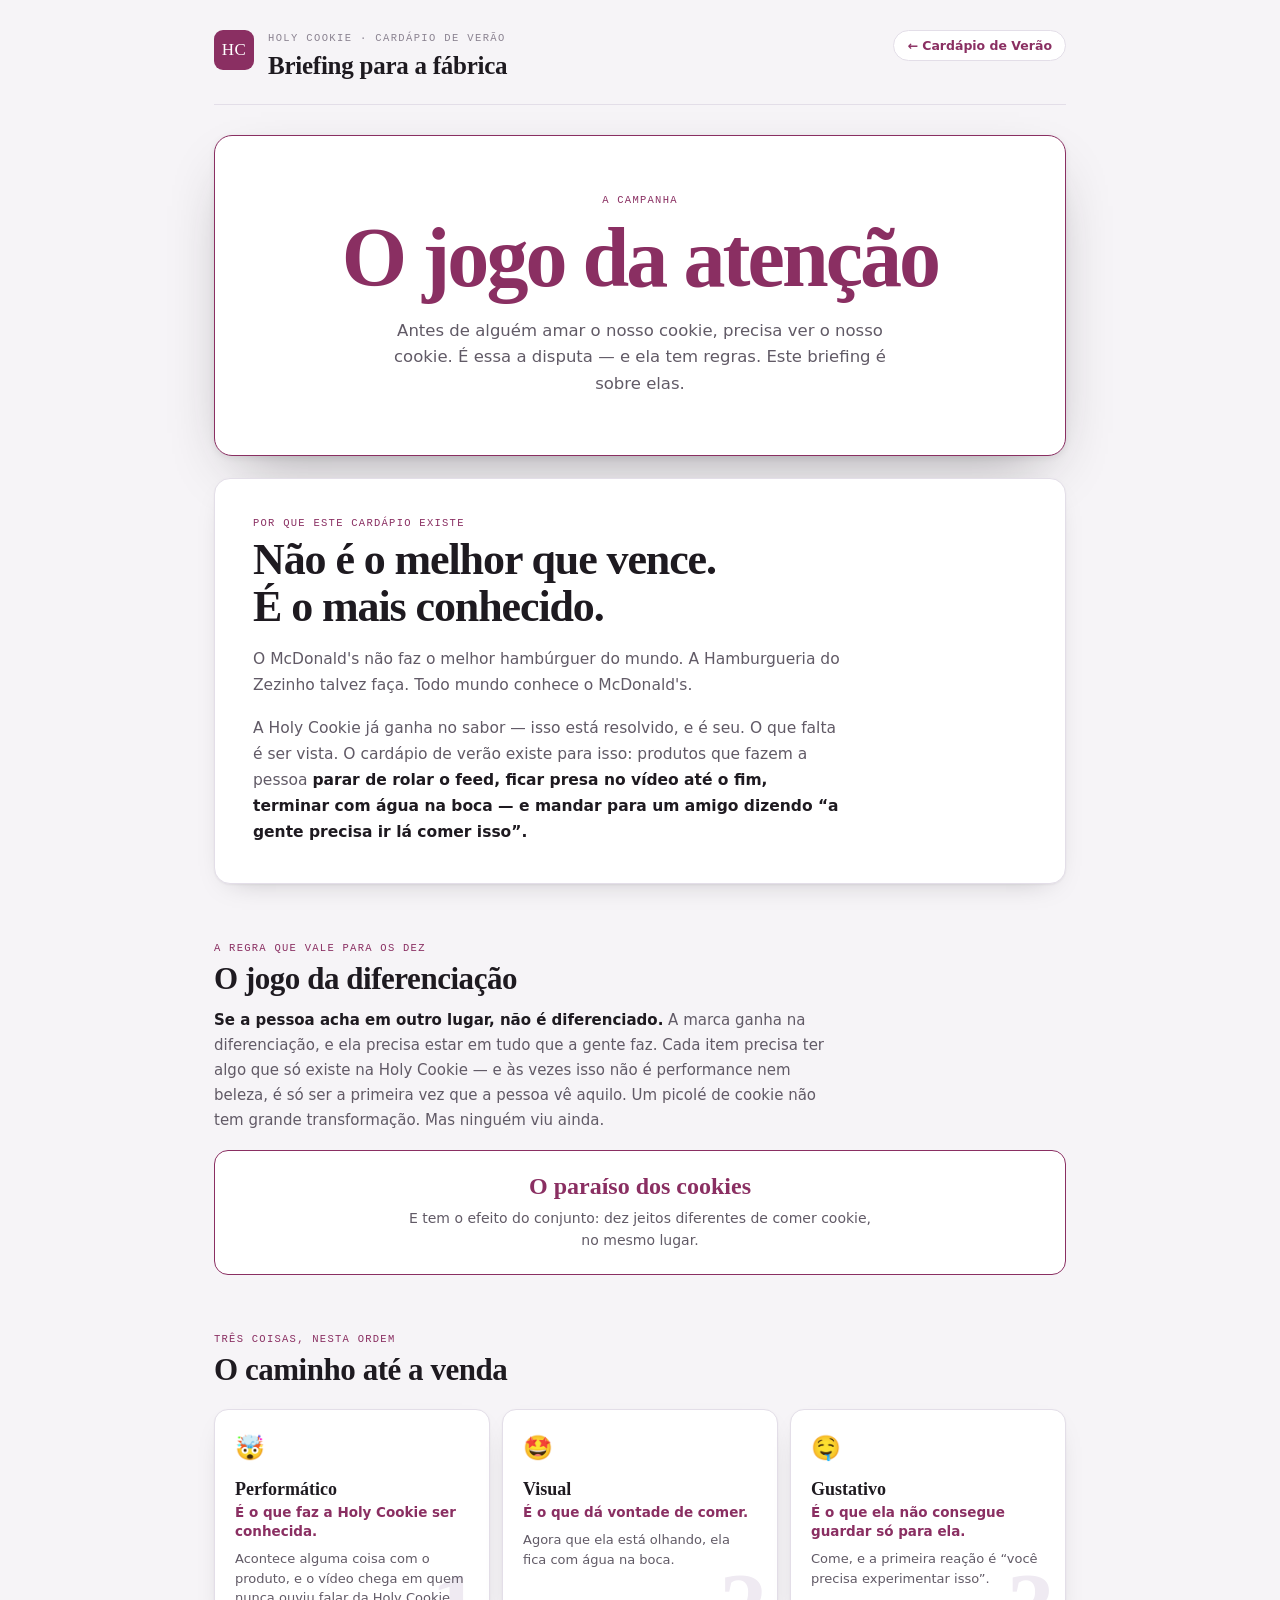
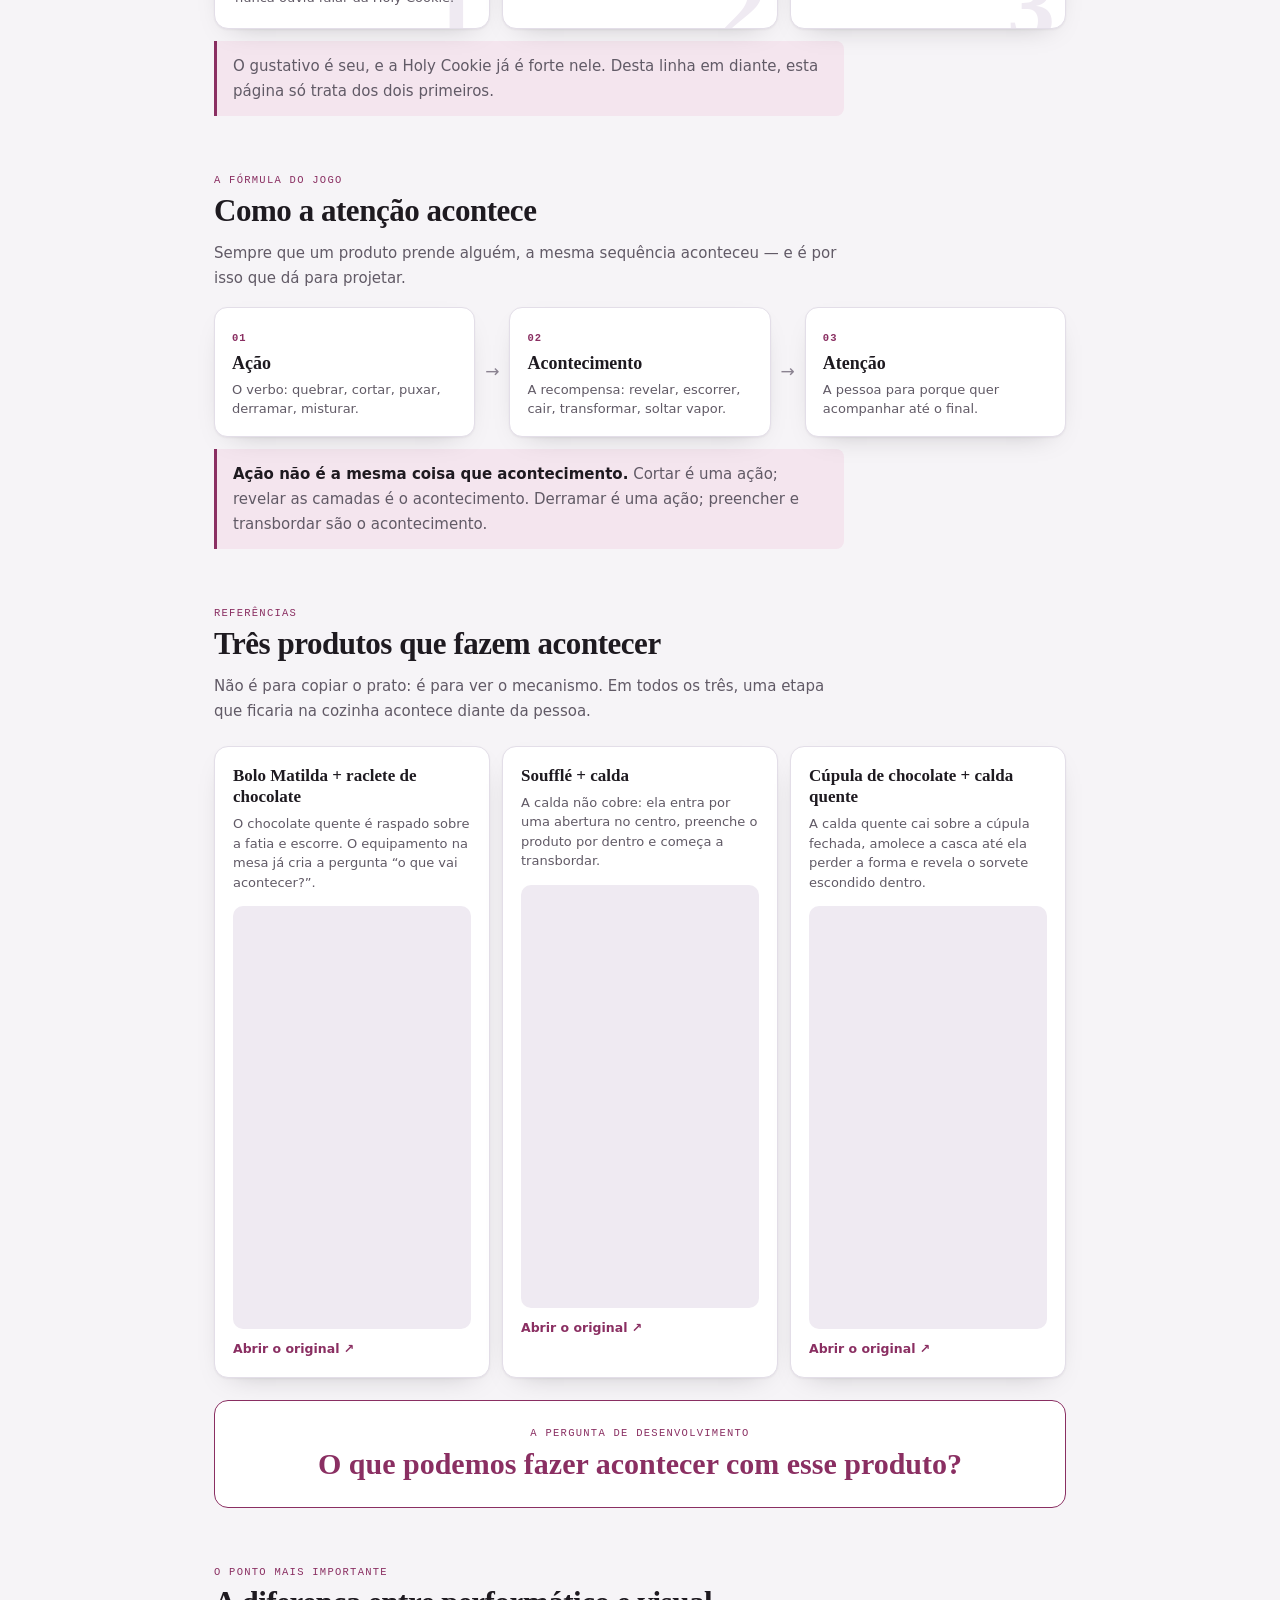
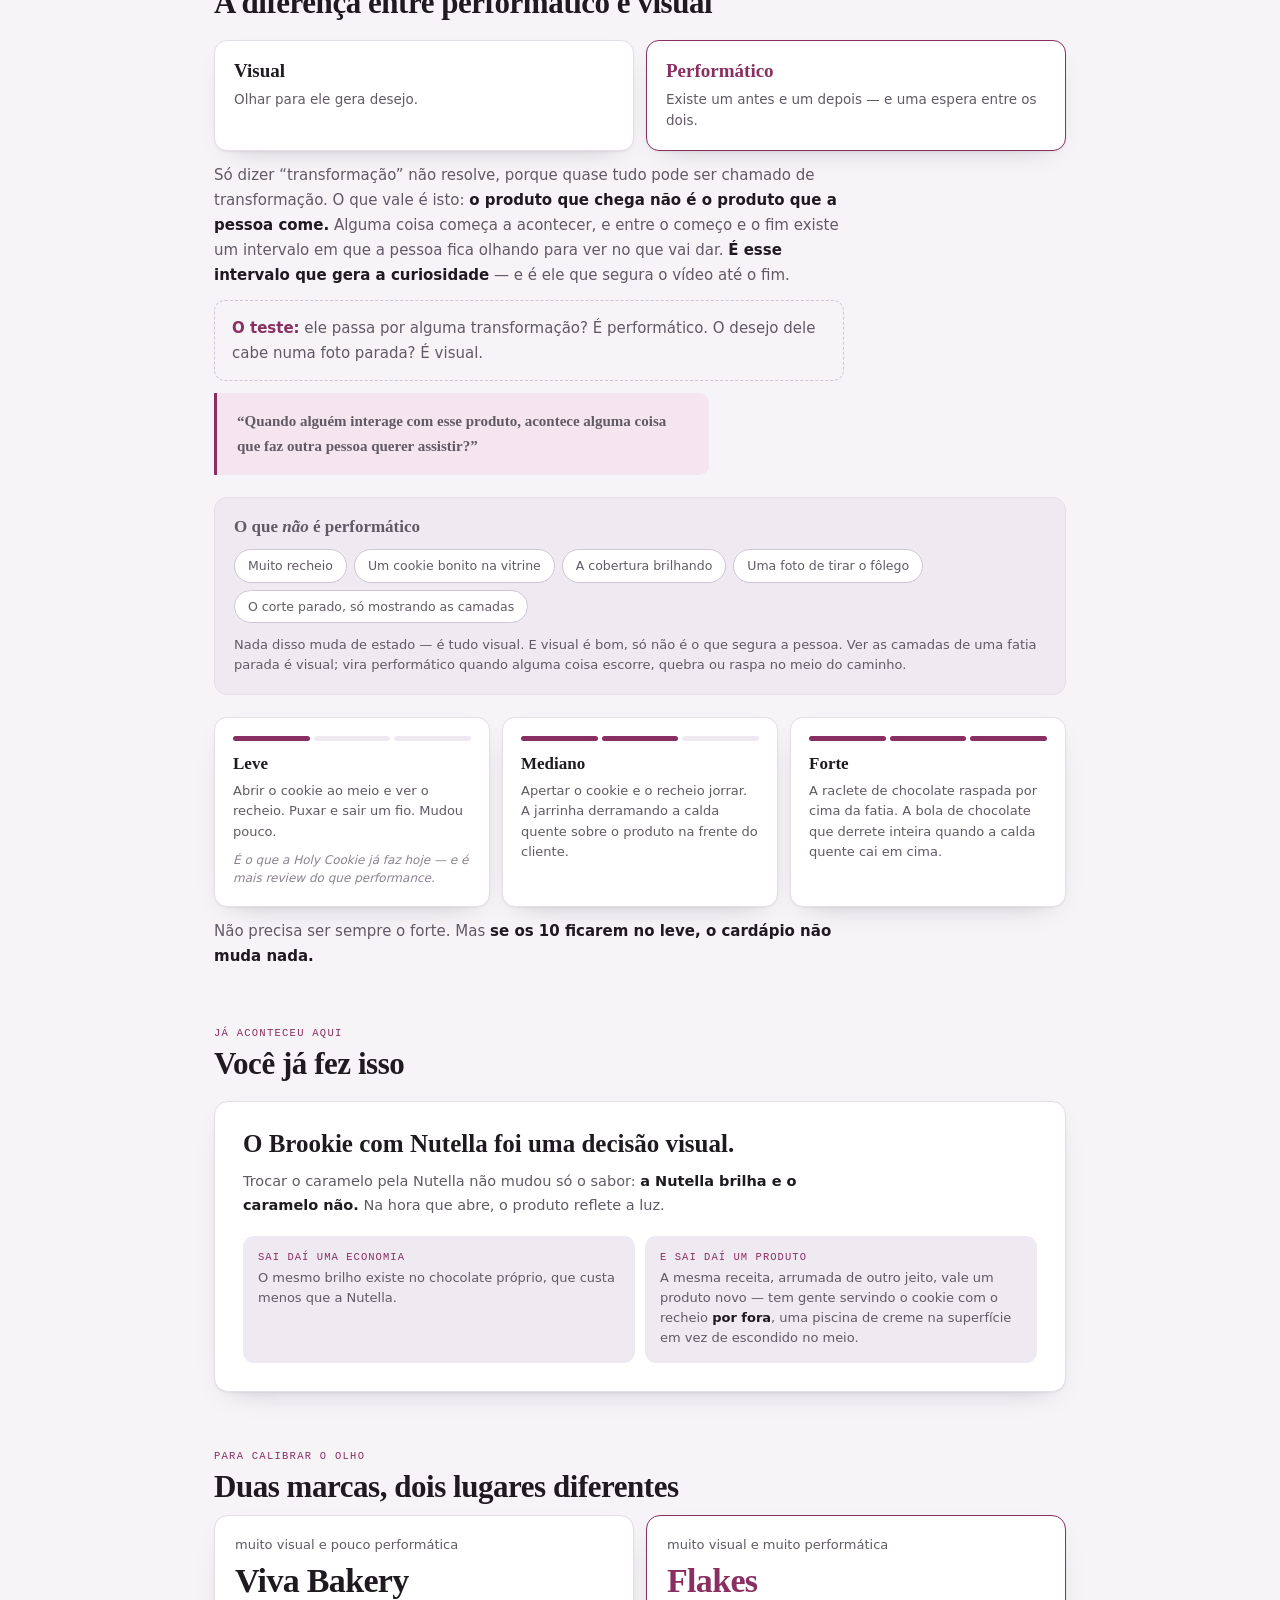
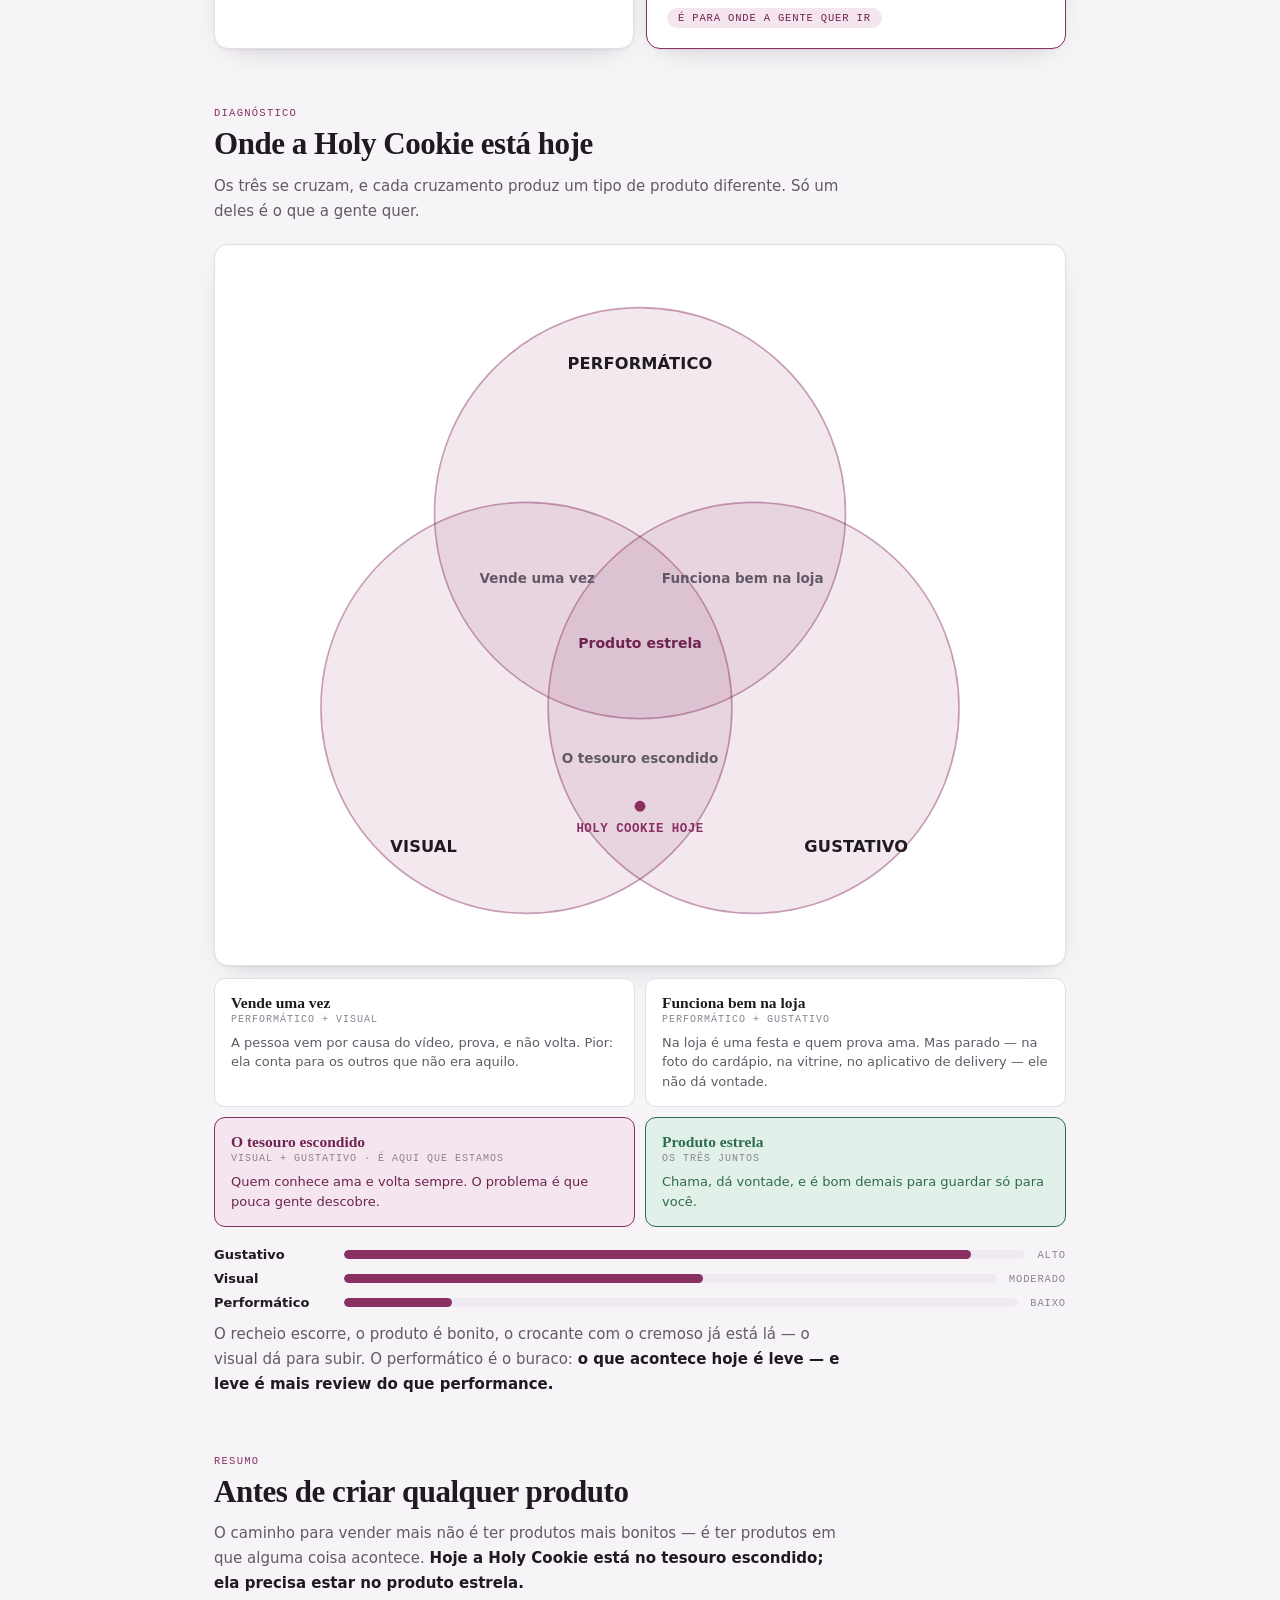
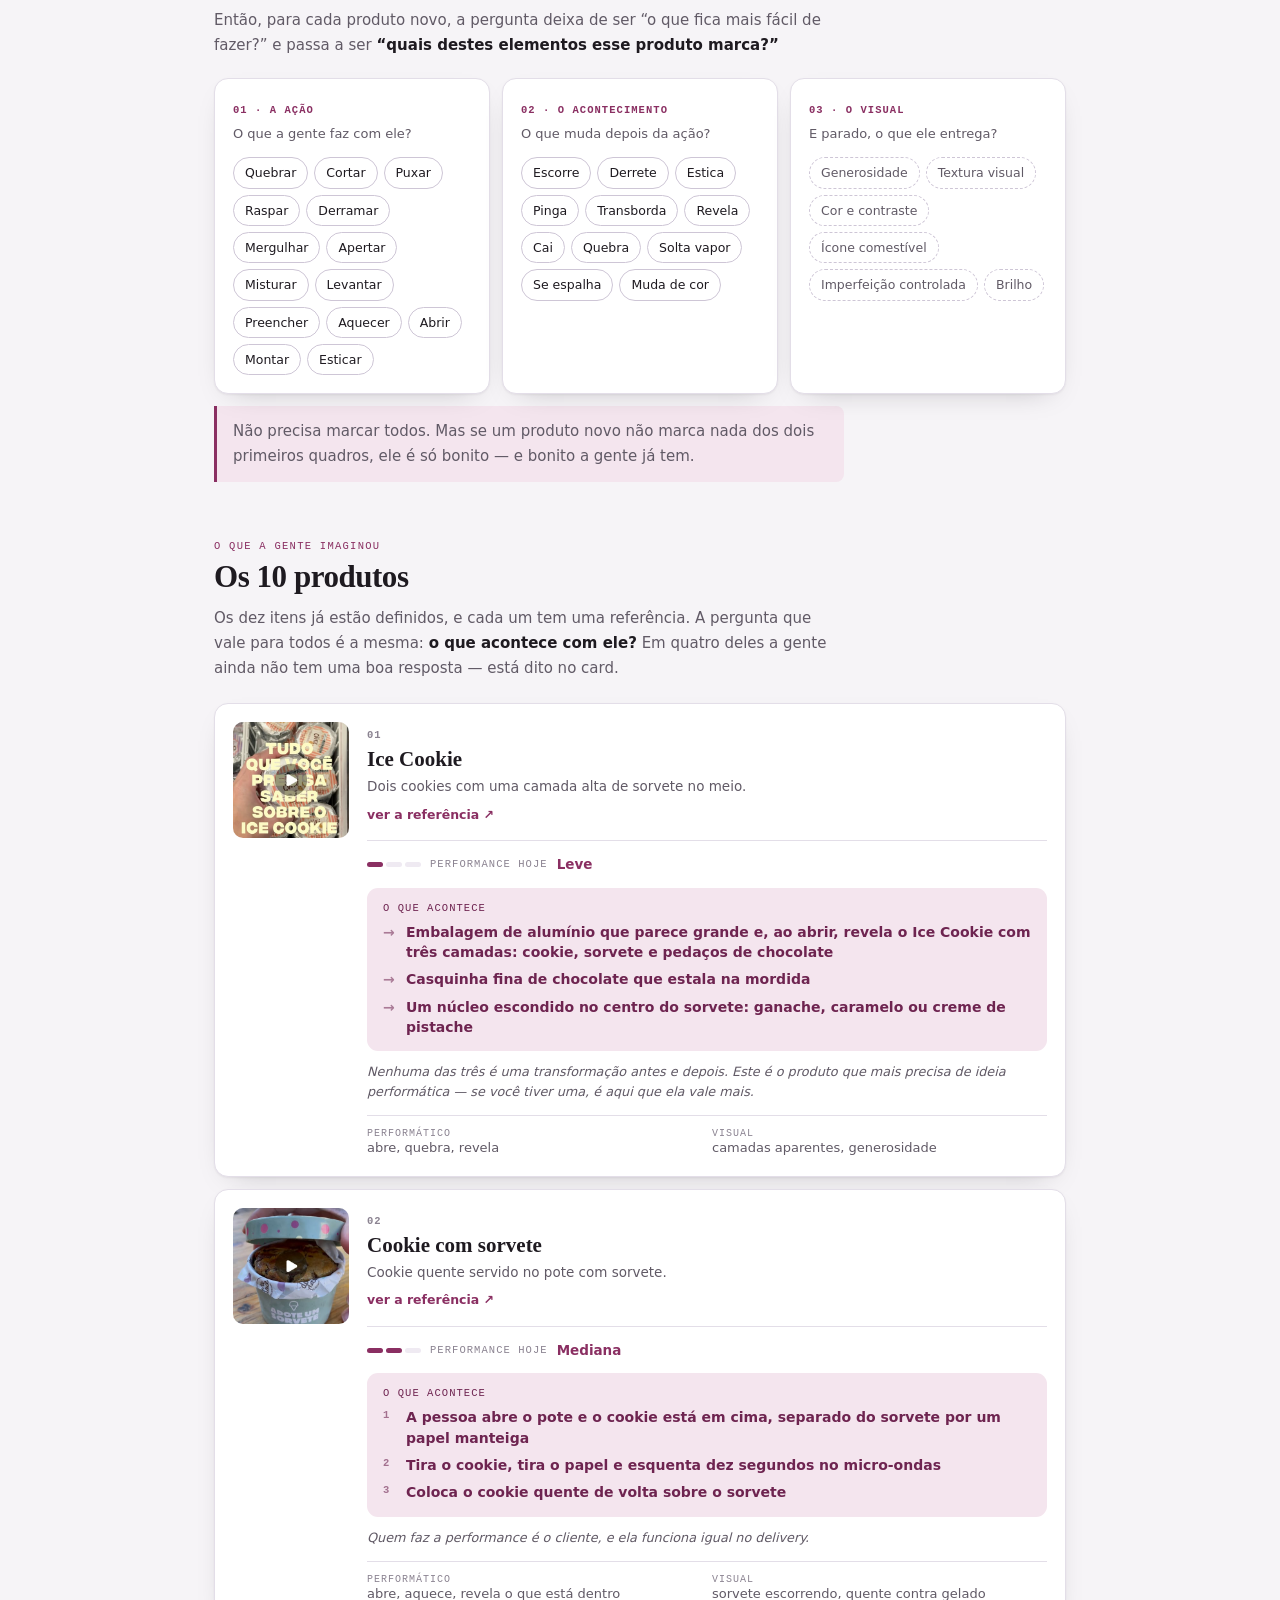
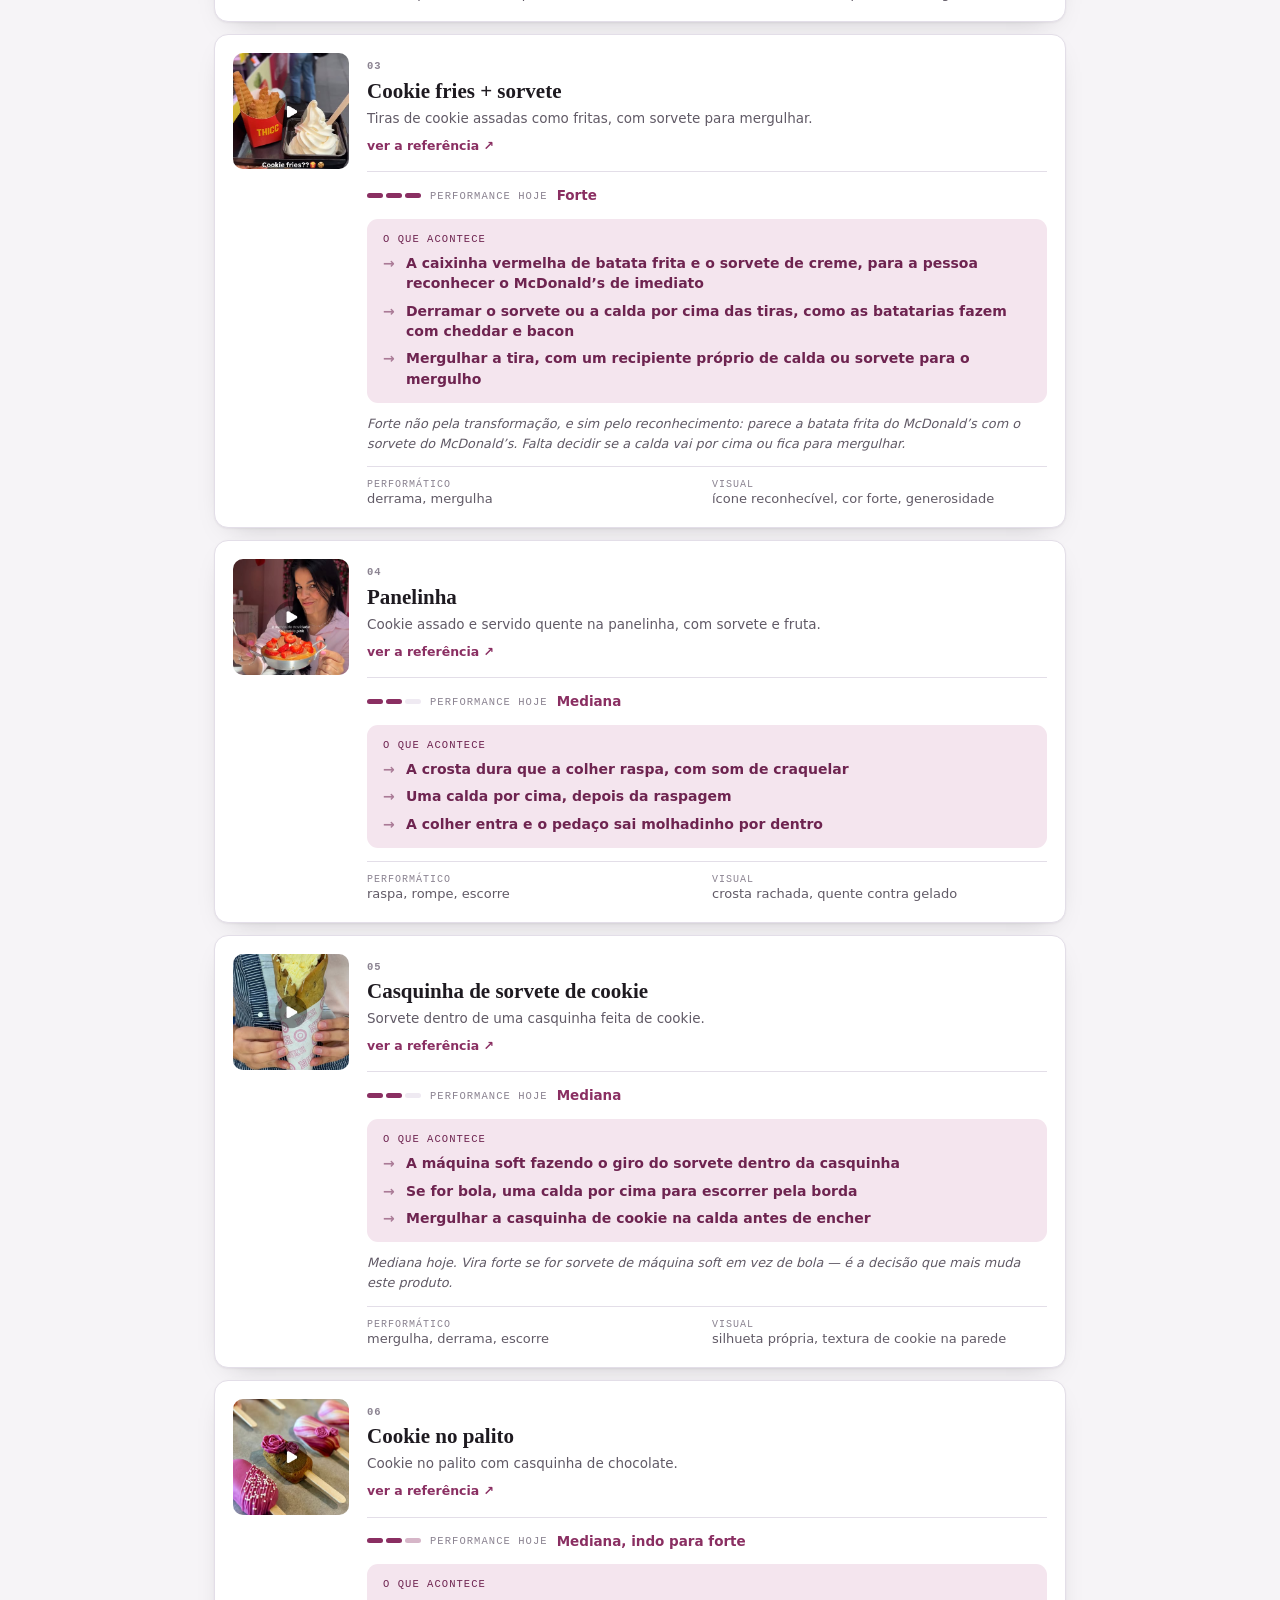
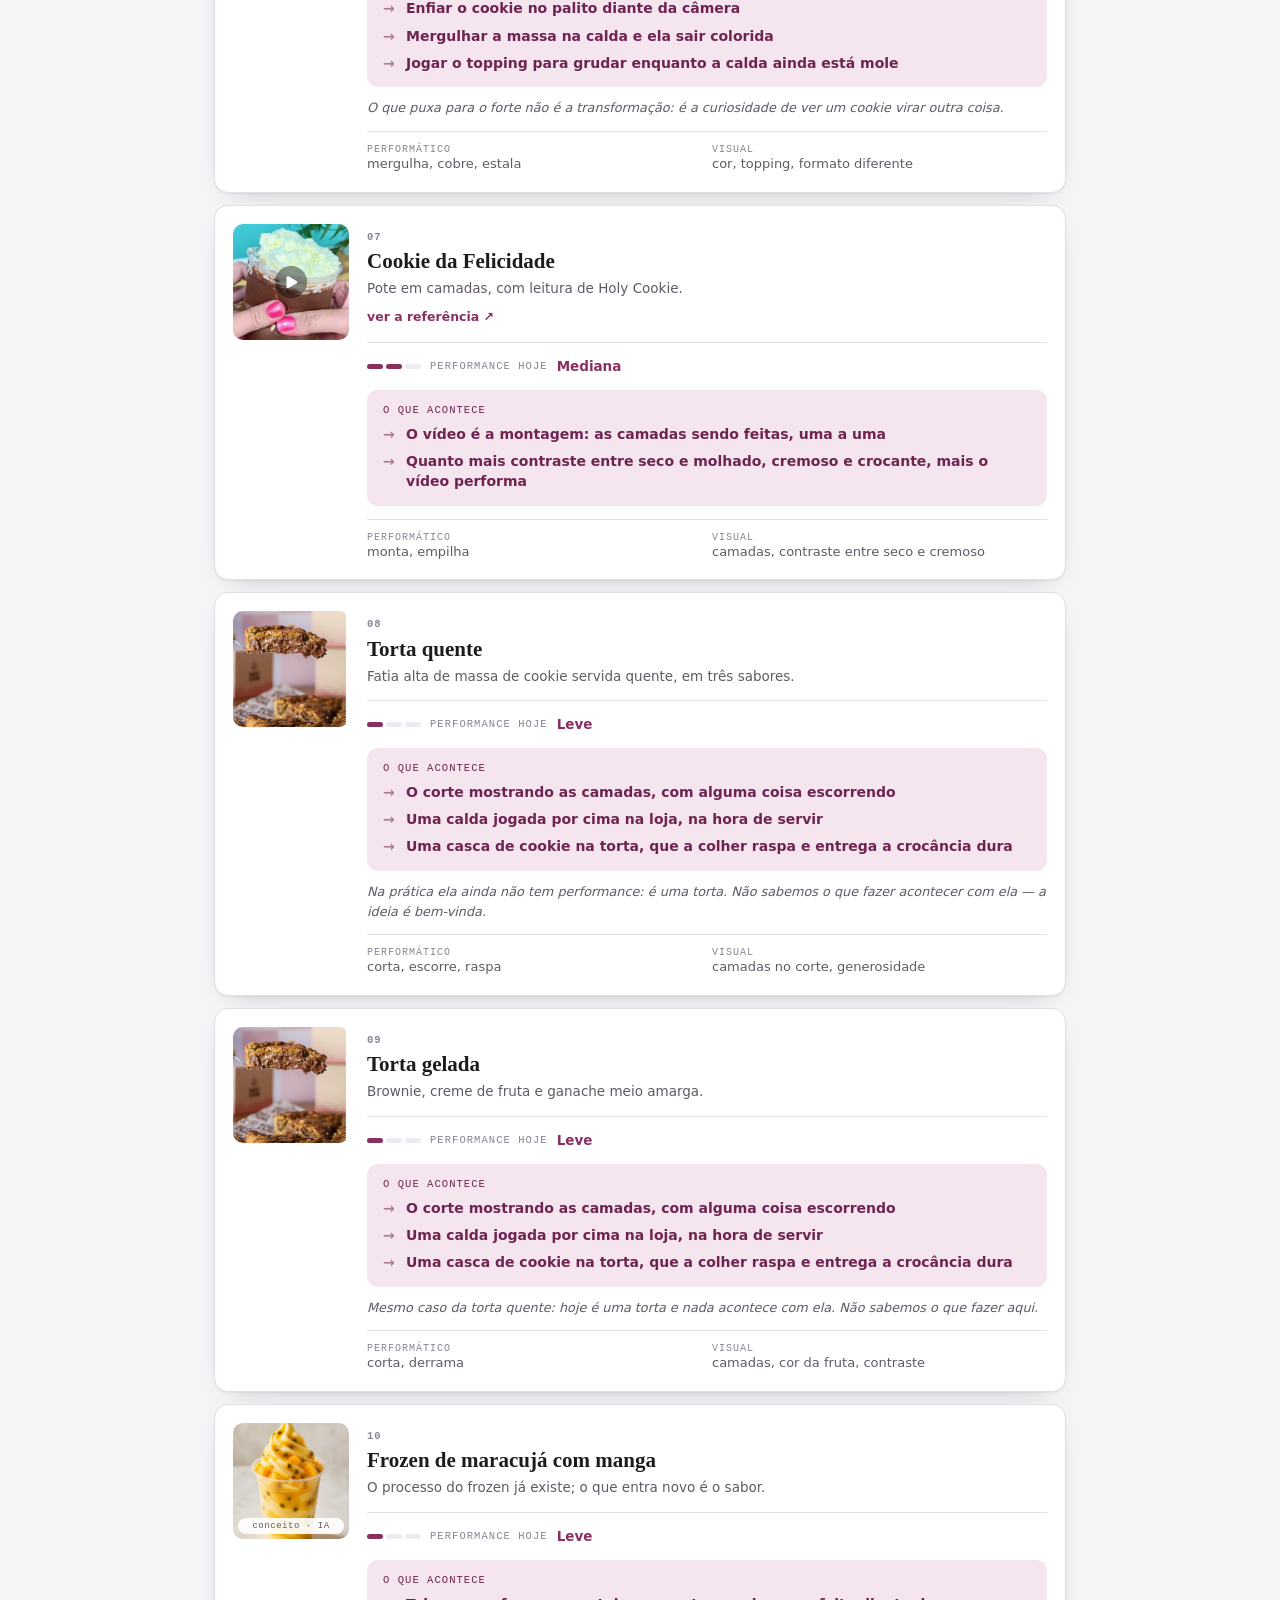
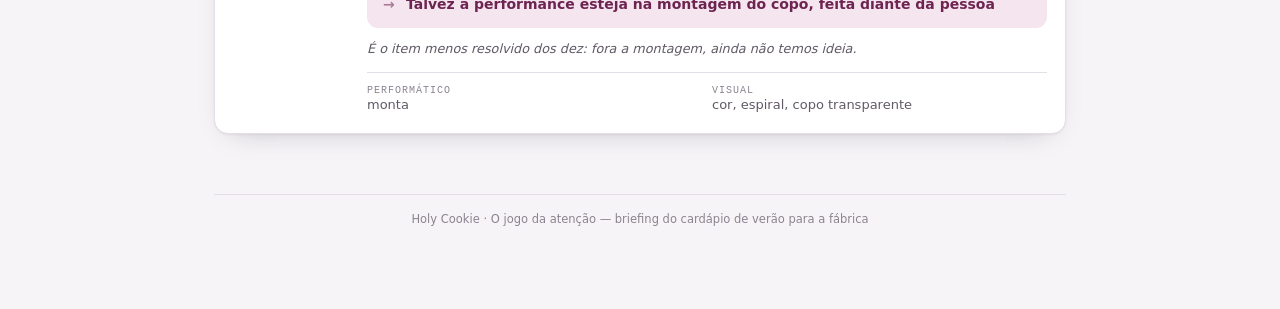
==== commit a6d35577: "Destrincha a transformacao e cria o resumo de criacao O performatico passa a ser explicado pelo ante" ====
--- a/briefing-final/index.html
+++ b/briefing-final/index.html
@@ -81,6 +81,8 @@
   .lado h3 { font: 600 19px var(--font-display); }
   .lado.forte h3 { color: var(--accent); }
   .lado p { margin-top: 7px; color: var(--ink-2); font-size: 13.5px; line-height: 1.55; }
+  .destrincha { margin-top: 16px; max-width: 68ch; color: var(--ink-2); font-size: 14.5px; line-height: 1.65; }
+  .destrincha strong { color: var(--ink); font-weight: 650; }
   .teste { margin-top: 14px; border: 1px dashed var(--line-2); border-radius: 11px; padding: 15px 17px; font-size: 14.5px; }
   .teste b { color: var(--accent); }
 
@@ -135,6 +137,14 @@
   .paraiso p { margin: 8px auto 0; max-width: 52ch; color: var(--ink-2); font-size: 14px; }
 
   /* ── 7. produtos ── */
+  .checklist { display: grid; grid-template-columns: repeat(3, 1fr); gap: 12px; margin-top: 20px; }
+  .quadro { border: 1px solid var(--line); border-radius: 14px; padding: 18px; background: var(--surface); box-shadow: var(--shadow-1); }
+  .quadro b { color: var(--accent); font: 700 10.5px var(--font-mono); letter-spacing: .1em; text-transform: uppercase; }
+  .quadro span { display: block; margin-top: 4px; color: var(--ink-2); font-size: 13px; }
+  .quadro ul { display: flex; flex-wrap: wrap; gap: 6px; margin-top: 13px; }
+  .quadro li { list-style: none; border: 1px solid var(--line-2); border-radius: 100px; padding: 5px 11px; font-size: 12.5px; }
+  .quadro.visual li { border-style: dashed; color: var(--ink-2); }
+
   .grade { display: grid; gap: 12px; margin-top: 22px; }
   .prod { display: grid; grid-template-columns: 116px minmax(0, 1fr); gap: 18px; border: 1px solid var(--line); border-radius: 14px; padding: 18px; background: var(--surface); box-shadow: var(--shadow-1); }
   .prod.sem-foto { grid-template-columns: minmax(0, 1fr); }
@@ -162,15 +172,19 @@
   .acontece ul li::before { content: "→"; opacity: .55; }
   .acontece ol li { counter-increment: passo; }
   .acontece ol li::before { content: counter(passo); font: 700 10.5px/1.55 var(--font-mono); opacity: .6; }
+  .resumo-prod { display: grid; grid-template-columns: 1fr 1fr; gap: 10px; margin-top: 13px; border-top: 1px solid var(--line); padding-top: 12px; }
+  .resumo-prod span { color: var(--ink-2); font-size: 13px; line-height: 1.45; }
+  .resumo-prod b { display: block; color: var(--ink-3); font: 10px var(--font-mono); letter-spacing: .1em; text-transform: uppercase; }
   .obs-prod { margin-top: 11px; color: var(--ink-2); font-size: 12.8px; line-height: 1.55; font-style: italic; }
 
   .footnote { margin-top: 60px; padding-top: 16px; border-top: 1px solid var(--line); color: var(--ink-3); font-size: 11.5px; text-align: center; }
 
   @media (max-width: 760px) {
-    .funil, .versus, .escala, .legenda, .saidas, .marcas, .refs { grid-template-columns: 1fr; }
+    .funil, .versus, .escala, .legenda, .saidas, .marcas, .refs, .checklist { grid-template-columns: 1fr; }
     .formula { grid-template-columns: 1fr; }
     .seta { display: none; }
     .prod { grid-template-columns: 84px minmax(0, 1fr); gap: 14px; }
+    .resumo-prod { grid-template-columns: 1fr; gap: 8px; }
     .barra { grid-template-columns: 96px minmax(0, 1fr) auto; }
   }
   @media (max-width: 560px) {
@@ -199,7 +213,7 @@
     <p>Antes de alguém amar o nosso cookie, precisa ver o nosso cookie. É essa a disputa — e ela tem regras. Este briefing é sobre elas.</p>
   </section>
 
-<!-- ═══ 1. abertura ═══ -->
+  <!-- ═══ 1. abertura ═══ -->
   <section class="hero">
     <span class="rot">Por que este cardápio existe</span>
     <h2>Não é o melhor que vence. É o mais conhecido.</h2>
@@ -260,7 +274,7 @@
     <p class="nota"><strong>Ação não é a mesma coisa que acontecimento.</strong> Cortar é uma ação; revelar as camadas é o acontecimento. Derramar é uma ação; preencher e transbordar são o acontecimento.</p>
   </section>
 
-<!-- ═══ 5. três referências ═══ -->
+  <!-- ═══ 5. três referências ═══ -->
   <section class="bloco">
     <span class="rot">Referências</span>
     <h2>Três produtos que fazem acontecer</h2>
@@ -302,9 +316,11 @@
       </article>
       <article class="lado forte">
         <h3>Performático</h3>
-        <p>A transformação dele prende o olhar e gera curiosidade.</p>
-      </article>
-    </div>
+        <p>Existe um antes e um depois — e uma espera entre os dois.</p>
+      </article>
+    </div>
+    <p class="destrincha">Só dizer “transformação” não resolve, porque quase tudo pode ser chamado de transformação. O que vale é isto: <strong>o produto que chega não é o produto que a pessoa come.</strong> Alguma coisa começa a acontecer, e entre o começo e o fim existe um intervalo em que a pessoa fica olhando para ver no que vai dar. <strong>É esse intervalo que gera a curiosidade</strong> — e é ele que segura o vídeo até o fim.</p>
+
     <p class="teste"><b>O teste:</b> ele passa por alguma transformação? É performático. O desejo dele cabe numa foto parada? É visual.</p>
 
 
@@ -380,7 +396,7 @@
     </div>
   </section>
 
-<!-- ═══ 9. onde a Holy Cookie está ═══ -->
+  <!-- ═══ 9. onde a Holy Cookie está ═══ -->
   <section class="bloco">
     <span class="rot">Diagnóstico</span>
     <h2>Onde a Holy Cookie está hoje</h2>
@@ -440,7 +456,34 @@
     <p>O recheio escorre, o produto é bonito, o crocante com o cremoso já está lá — o visual dá para subir. O performático é o buraco: <strong>o que acontece hoje é leve — e leve é mais review do que performance.</strong></p>
   </section>
 
-<!-- ═══ 10. os dez produtos ═══ -->
+  <!-- ═══ 10. o resumo ═══ -->
+  <section class="bloco">
+    <span class="rot">Resumo</span>
+    <h2>Antes de criar qualquer produto</h2>
+    <p>O caminho para vender mais não é ter produtos mais bonitos — é ter produtos em que alguma coisa acontece. <strong>Hoje a Holy Cookie está no tesouro escondido; ela precisa estar no produto estrela.</strong></p>
+    <p>Então, para cada produto novo, a pergunta deixa de ser “o que fica mais fácil de fazer?” e passa a ser <strong>“quais destes elementos esse produto marca?”</strong></p>
+
+    <div class="checklist">
+      <article class="quadro">
+        <b>01 · A ação</b>
+        <span>O que a gente faz com ele?</span>
+        <ul><li>Quebrar</li><li>Cortar</li><li>Puxar</li><li>Raspar</li><li>Derramar</li><li>Mergulhar</li><li>Apertar</li><li>Misturar</li><li>Levantar</li><li>Preencher</li><li>Aquecer</li><li>Abrir</li><li>Montar</li><li>Esticar</li></ul>
+      </article>
+      <article class="quadro">
+        <b>02 · O acontecimento</b>
+        <span>O que muda depois da ação?</span>
+        <ul><li>Escorre</li><li>Derrete</li><li>Estica</li><li>Pinga</li><li>Transborda</li><li>Revela</li><li>Cai</li><li>Quebra</li><li>Solta vapor</li><li>Se espalha</li><li>Muda de cor</li></ul>
+      </article>
+      <article class="quadro visual">
+        <b>03 · O visual</b>
+        <span>E parado, o que ele entrega?</span>
+        <ul><li>Generosidade</li><li>Textura visual</li><li>Cor e contraste</li><li>Ícone comestível</li><li>Imperfeição controlada</li><li>Brilho</li></ul>
+      </article>
+    </div>
+    <p class="nota">Não precisa marcar todos. Mas se um produto novo não marca nada dos dois primeiros quadros, ele é só bonito — e bonito a gente já tem.</p>
+  </section>
+
+  <!-- ═══ 11. os dez produtos ═══ -->
   <section class="bloco">
     <span class="rot">O que a gente imaginou</span>
     <h2>Os 10 produtos</h2>
@@ -459,7 +502,7 @@
    ════════════════════════════════════════════════════════════════════════ */
 const PRODUTOS = [
   {
-    n: "01", nome: "Ice Cookie",
+    n: "01", resumo: ["abre, quebra, revela", "camadas aparentes, generosidade"], nome: "Ice Cookie",
     base: "Dois cookies com uma camada alta de sorvete no meio.",
     foto: "ice-cookie.jpg",
     ref: "https://www.instagram.com/reel/DbwEaSOMMbh/",
@@ -472,7 +515,7 @@
     obs: "Nenhuma das três é uma transformação antes e depois. Este é o produto que mais precisa de ideia performática — se você tiver uma, é aqui que ela vale mais."
   },
   {
-    n: "02", nome: "Cookie com sorvete",
+    n: "02", resumo: ["abre, aquece, revela o que está dentro", "sorvete escorrendo, quente contra gelado"], nome: "Cookie com sorvete",
     base: "Cookie quente servido no pote com sorvete.",
     foto: "cookie-sorvete.jpg",
     ref: "https://www.instagram.com/reels/DairYfHKOg5/",
@@ -486,7 +529,7 @@
     obs: "Quem faz a performance é o cliente, e ela funciona igual no delivery."
   },
   {
-    n: "03", nome: "Cookie fries + sorvete",
+    n: "03", resumo: ["derrama, mergulha", "ícone reconhecível, cor forte, generosidade"], nome: "Cookie fries + sorvete",
     base: "Tiras de cookie assadas como fritas, com sorvete para mergulhar.",
     foto: "cookie-fries.jpg",
     ref: "https://www.instagram.com/p/DScWHVnD2z8/",
@@ -499,7 +542,7 @@
     obs: "Forte não pela transformação, e sim pelo reconhecimento: parece a batata frita do McDonald\u2019s com o sorvete do McDonald\u2019s. Falta decidir se a calda vai por cima ou fica para mergulhar."
   },
   {
-    n: "04", nome: "Panelinha",
+    n: "04", resumo: ["raspa, rompe, escorre", "crosta rachada, quente contra gelado"], nome: "Panelinha",
     base: "Cookie assado e servido quente na panelinha, com sorvete e fruta.",
     foto: "panelinha.jpg",
     ref: "https://www.instagram.com/reel/DbDmYEyu2XU/",
@@ -511,7 +554,7 @@
     ]
   },
   {
-    n: "05", nome: "Casquinha de sorvete de cookie",
+    n: "05", resumo: ["mergulha, derrama, escorre", "silhueta própria, textura de cookie na parede"], nome: "Casquinha de sorvete de cookie",
     base: "Sorvete dentro de uma casquinha feita de cookie.",
     foto: "casquinha.jpg",
     ref: "https://www.instagram.com/reel/Dav43gPyvfI/",
@@ -524,7 +567,7 @@
     obs: "Mediana hoje. Vira forte se for sorvete de máquina soft em vez de bola — é a decisão que mais muda este produto."
   },
   {
-    n: "06", nome: "Cookie no palito",
+    n: "06", resumo: ["mergulha, cobre, estala", "cor, topping, formato diferente"], nome: "Cookie no palito",
     base: "Cookie no palito com casquinha de chocolate.",
     foto: "cookie-palito.jpg",
     ref: "https://www.instagram.com/reel/DbJhK6vJVF2/",
@@ -537,7 +580,7 @@
     obs: "O que puxa para o forte não é a transformação: é a curiosidade de ver um cookie virar outra coisa."
   },
   {
-    n: "07", nome: "Cookie da Felicidade",
+    n: "07", resumo: ["monta, empilha", "camadas, contraste entre seco e cremoso"], nome: "Cookie da Felicidade",
     base: "Pote em camadas, com leitura de Holy Cookie.",
     foto: "cookie-felicidade.jpg",
     ref: "https://www.instagram.com/reel/DTYKFq4jktg/",
@@ -548,7 +591,7 @@
     ]
   },
   {
-    n: "08", nome: "Torta quente",
+    n: "08", resumo: ["corta, escorre, raspa", "camadas no corte, generosidade"], nome: "Torta quente",
     base: "Fatia alta de massa de cookie servida quente, em três sabores.",
     foto: "torta.jpg",
     nota: "leve",
@@ -560,7 +603,7 @@
     obs: "Na prática ela ainda não tem performance: é uma torta. Não sabemos o que fazer acontecer com ela — a ideia é bem-vinda."
   },
   {
-    n: "09", nome: "Torta gelada",
+    n: "09", resumo: ["corta, derrama", "camadas, cor da fruta, contraste"], nome: "Torta gelada",
     base: "Brownie, creme de fruta e ganache meio amarga.",
     foto: "torta.jpg",
     nota: "leve",
@@ -572,7 +615,7 @@
     obs: "Mesmo caso da torta quente: hoje é uma torta e nada acontece com ela. Não sabemos o que fazer aqui."
   },
   {
-    n: "10", nome: "Frozen de maracujá com manga",
+    n: "10", resumo: ["monta", "cor, espiral, copo transparente"], nome: "Frozen de maracujá com manga",
     base: "O processo do frozen já existe; o que entra novo é o sabor.",
     foto: "frozen-maracuja-manga-conceito.png",
     fotoNota: "conceito · IA",
@@ -643,6 +686,17 @@
 
   if (p.obs) corpo.append(el("p", "obs-prod", p.obs));
 
+  if (p.resumo) {
+    const box = el("div", "resumo-prod");
+    [["Performático", p.resumo[0]], ["Visual", p.resumo[1]]].forEach(([rot, txt]) => {
+      const linha = el("span");
+      linha.append(el("b", null, rot));
+      linha.append(document.createTextNode(txt));
+      box.append(linha);
+    });
+    corpo.append(box);
+  }
+
   card.append(corpo);
   grade.append(card);
 });
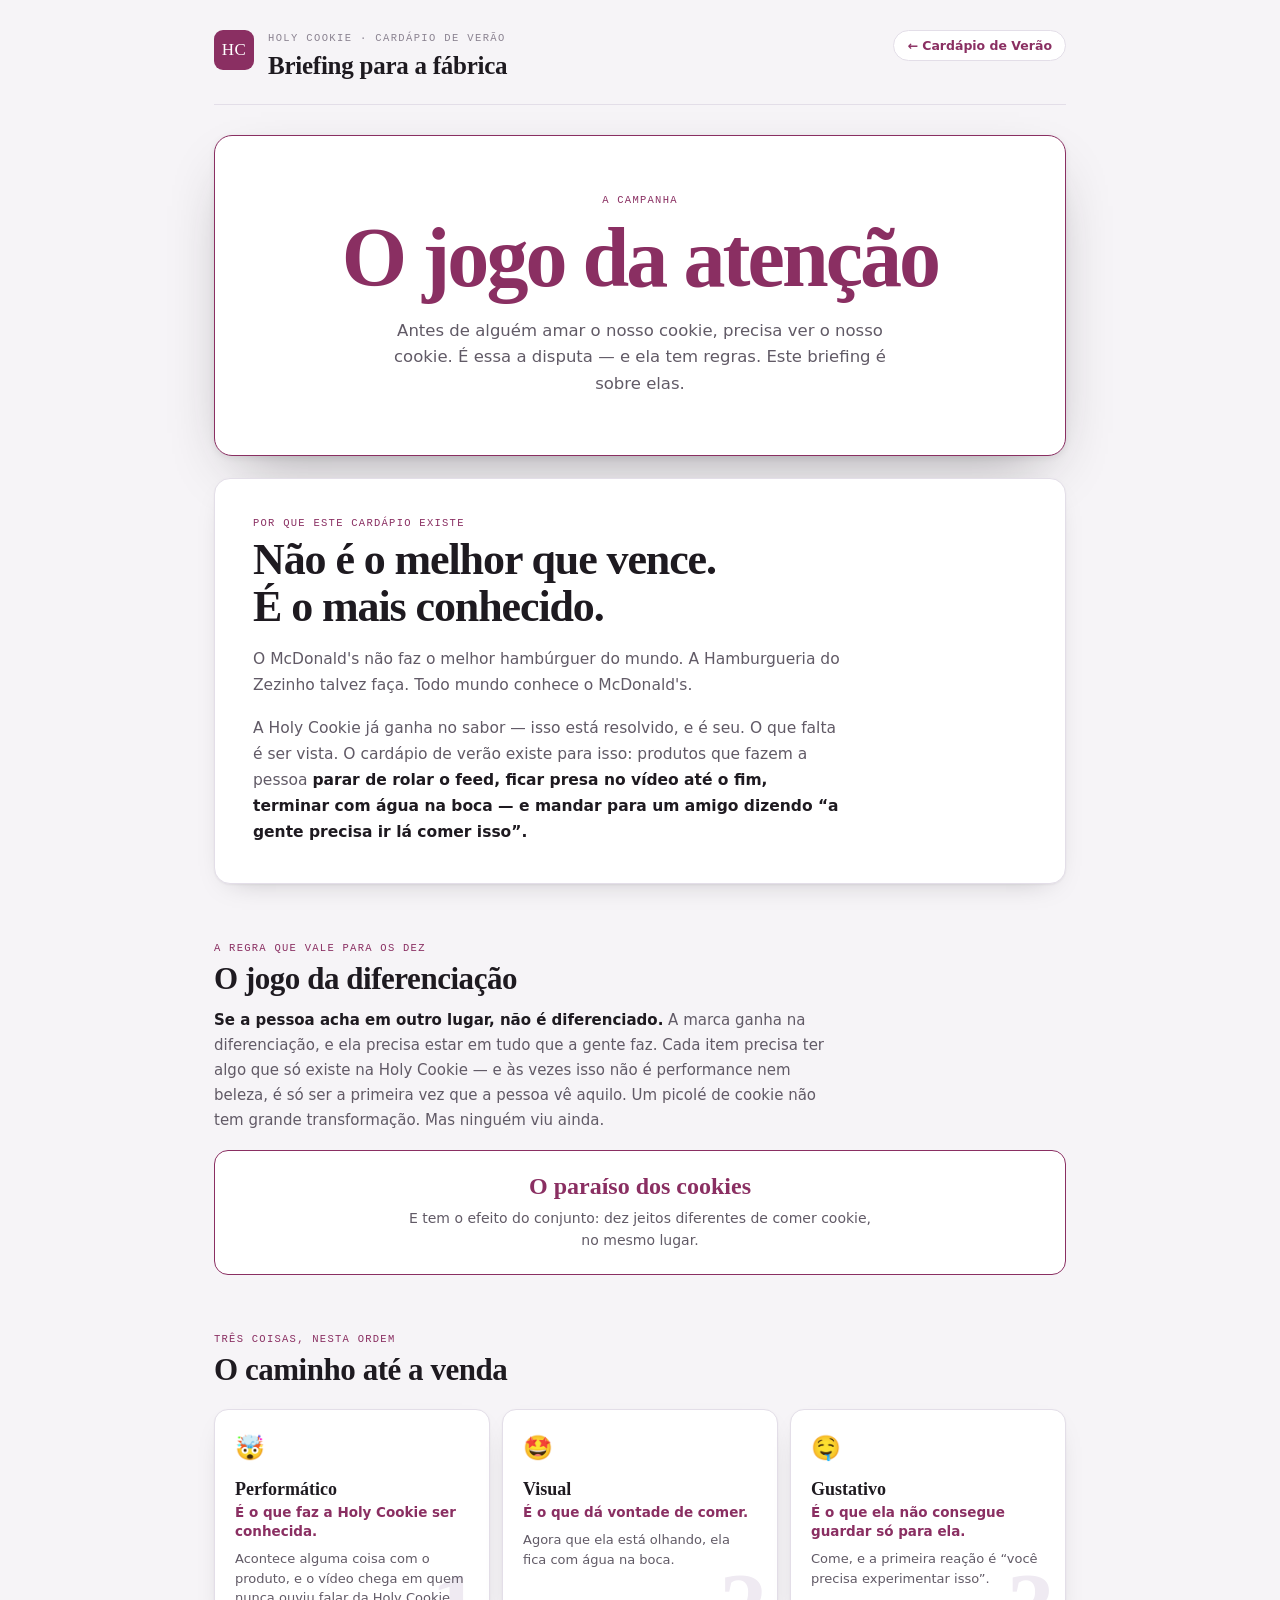
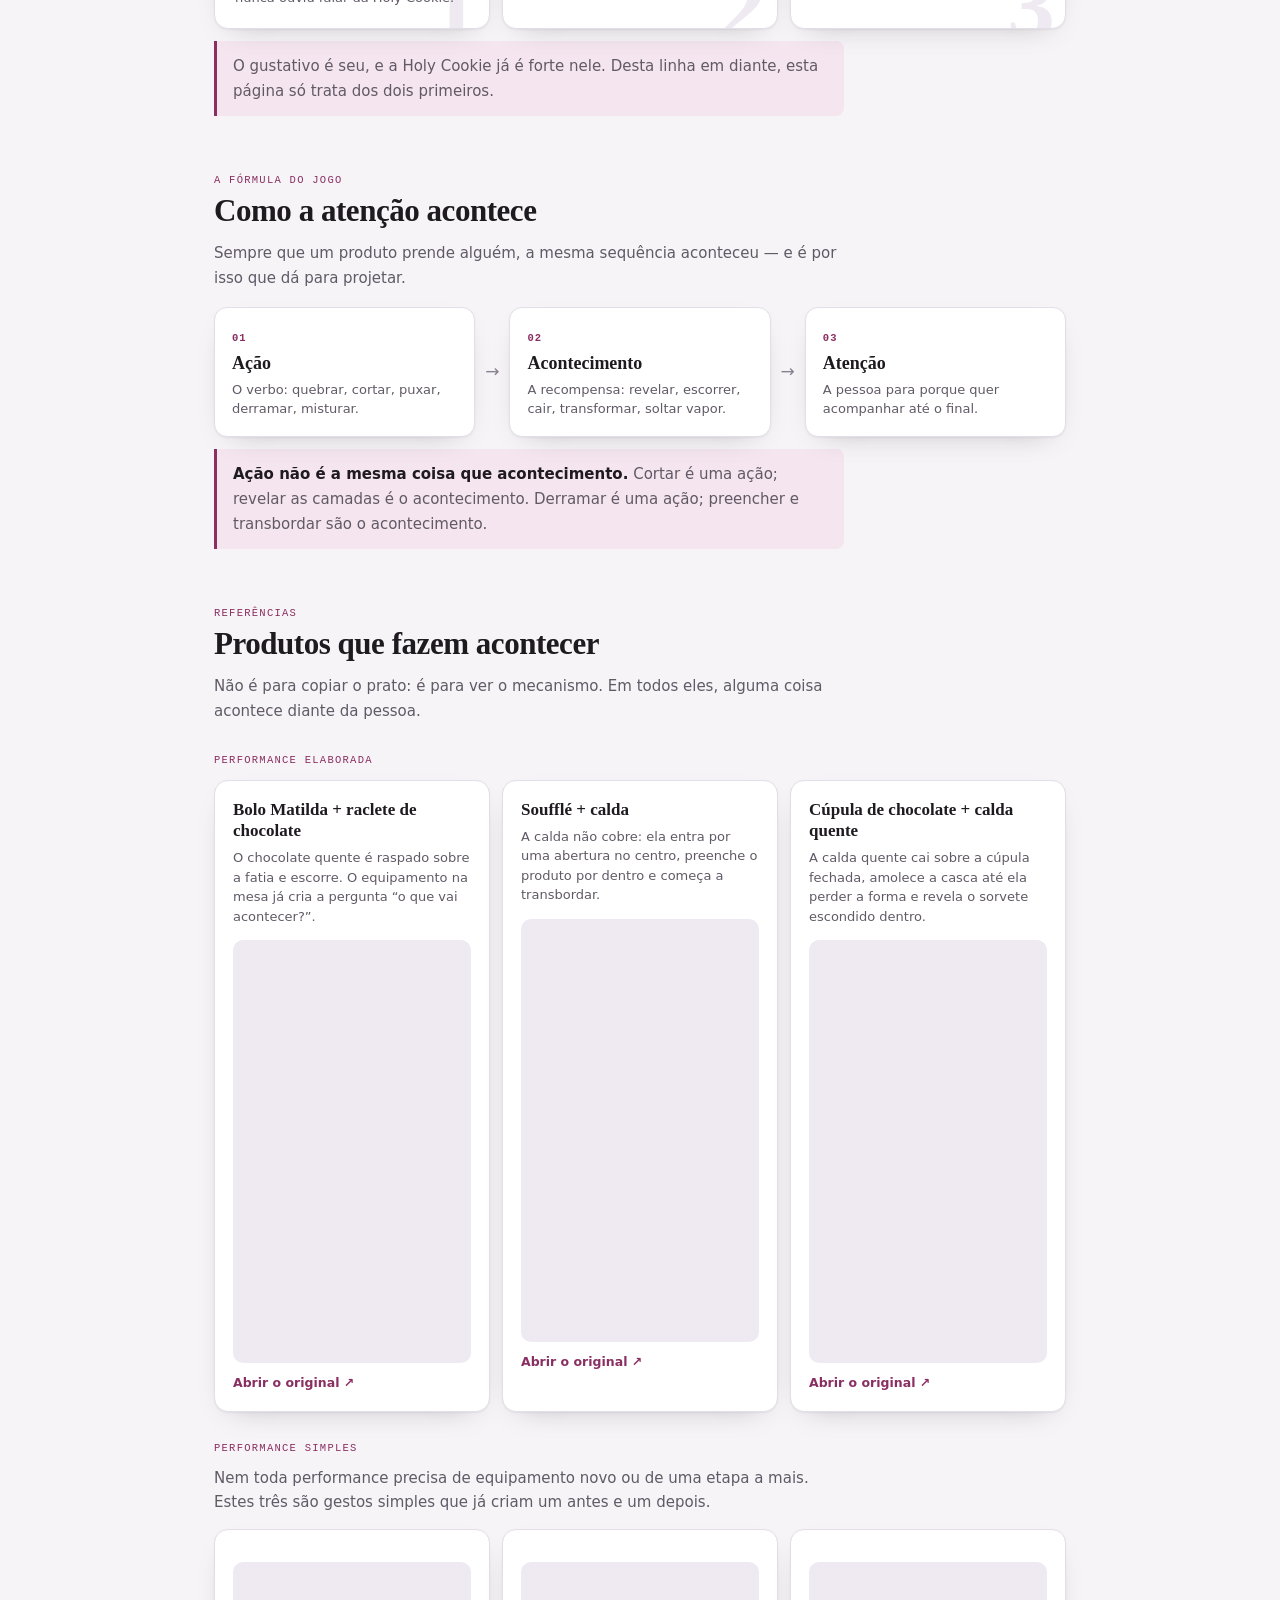
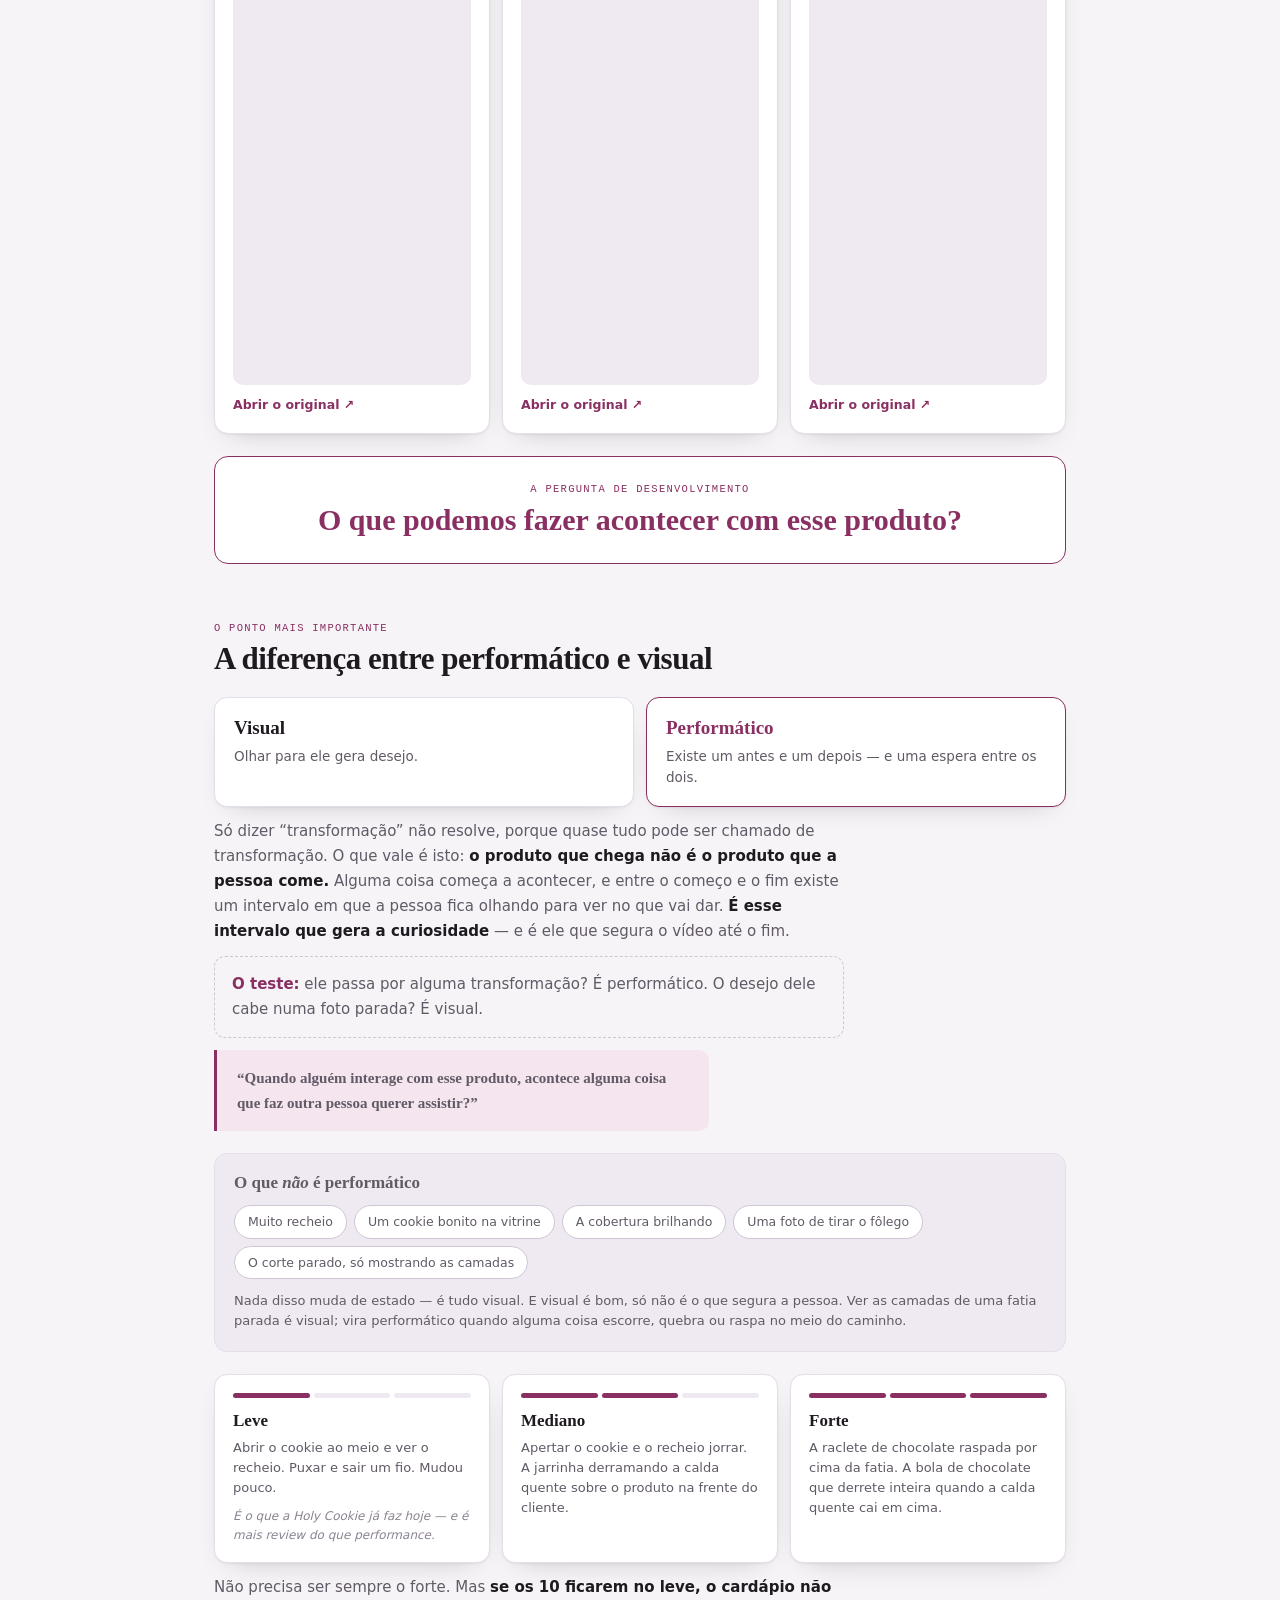
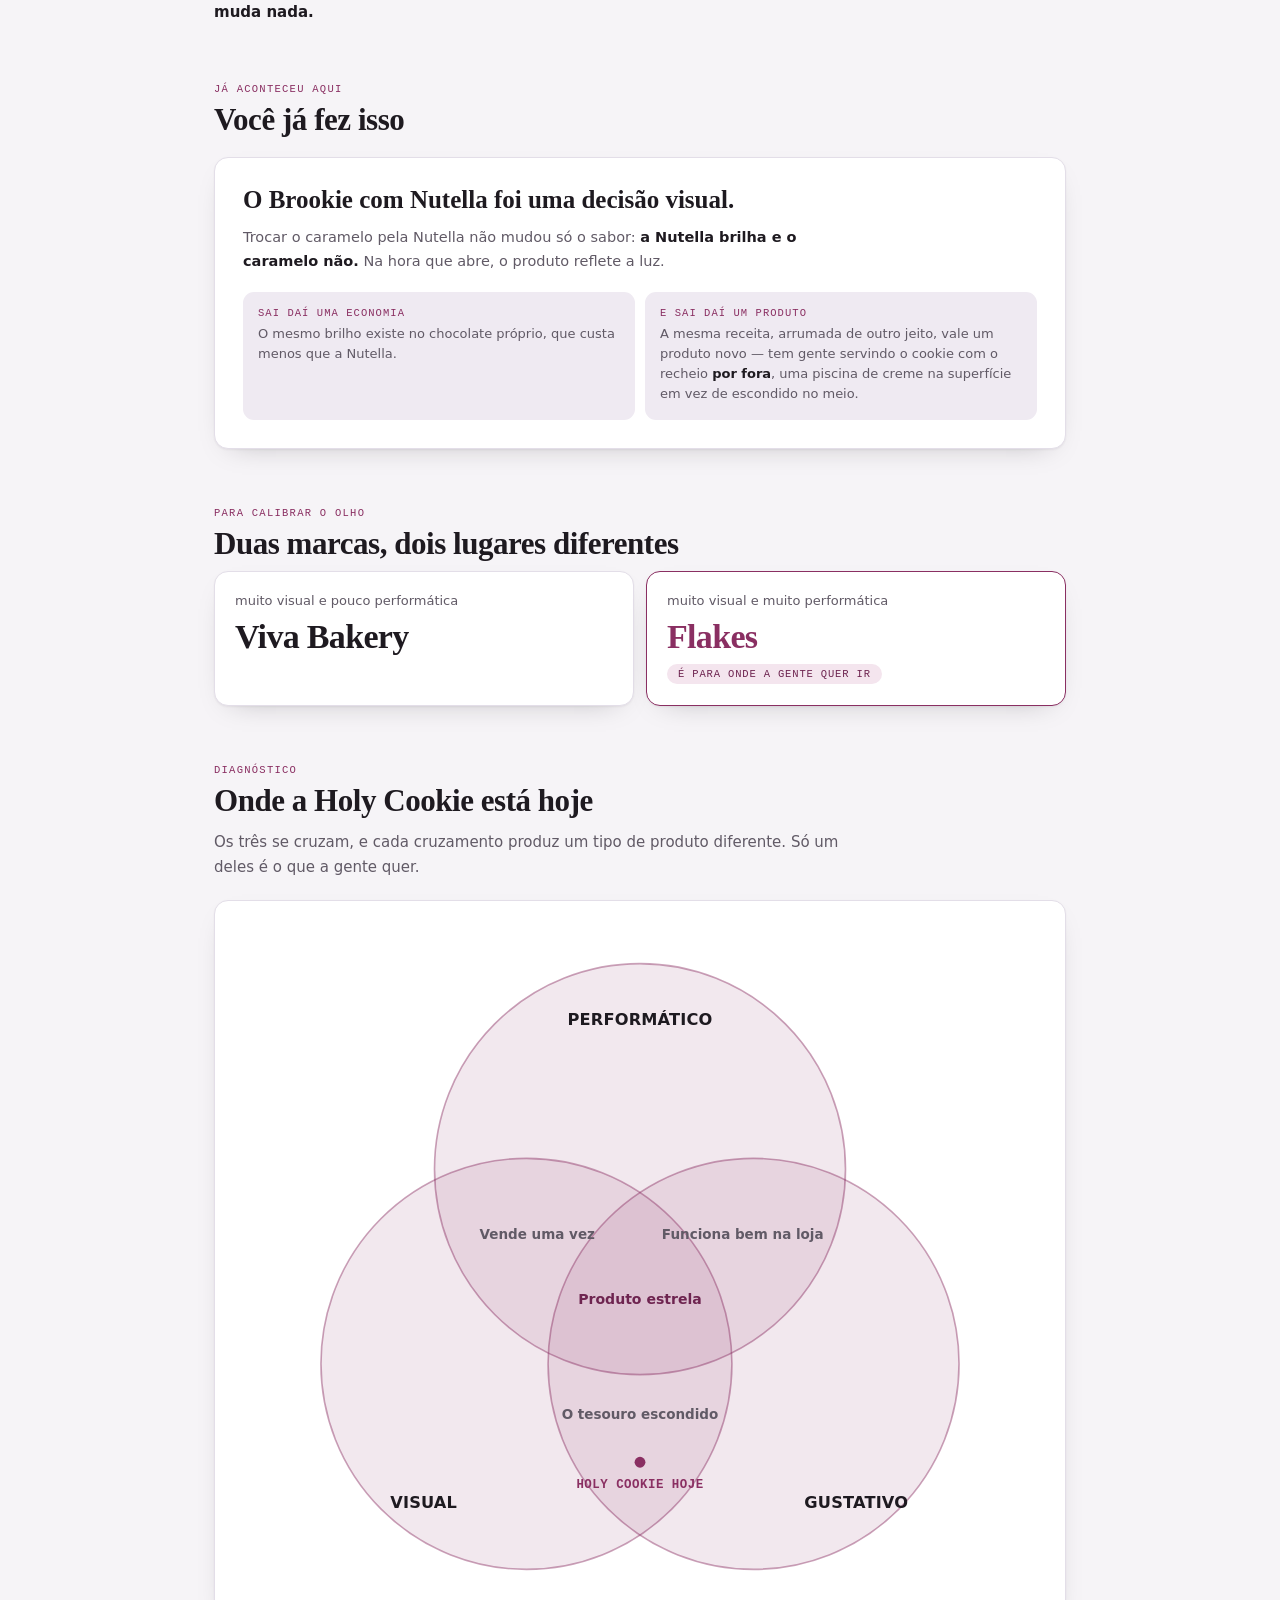
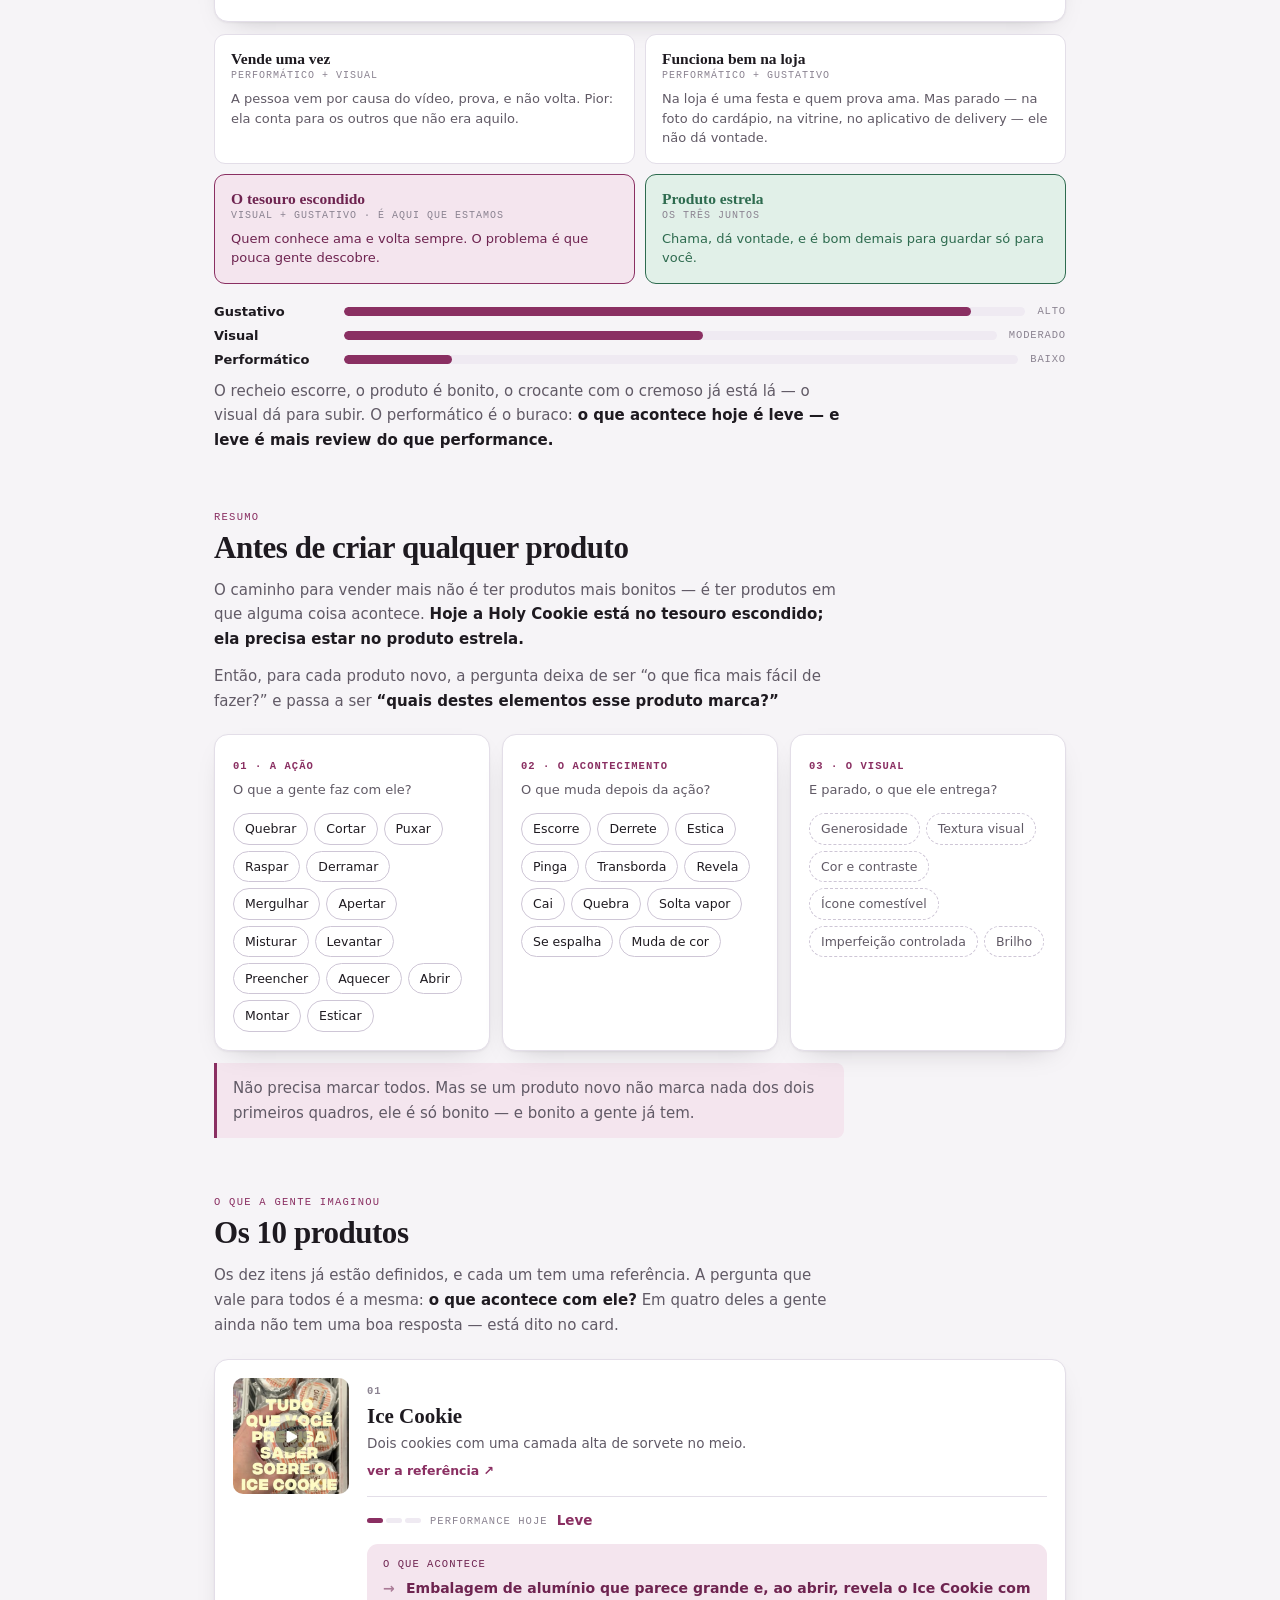
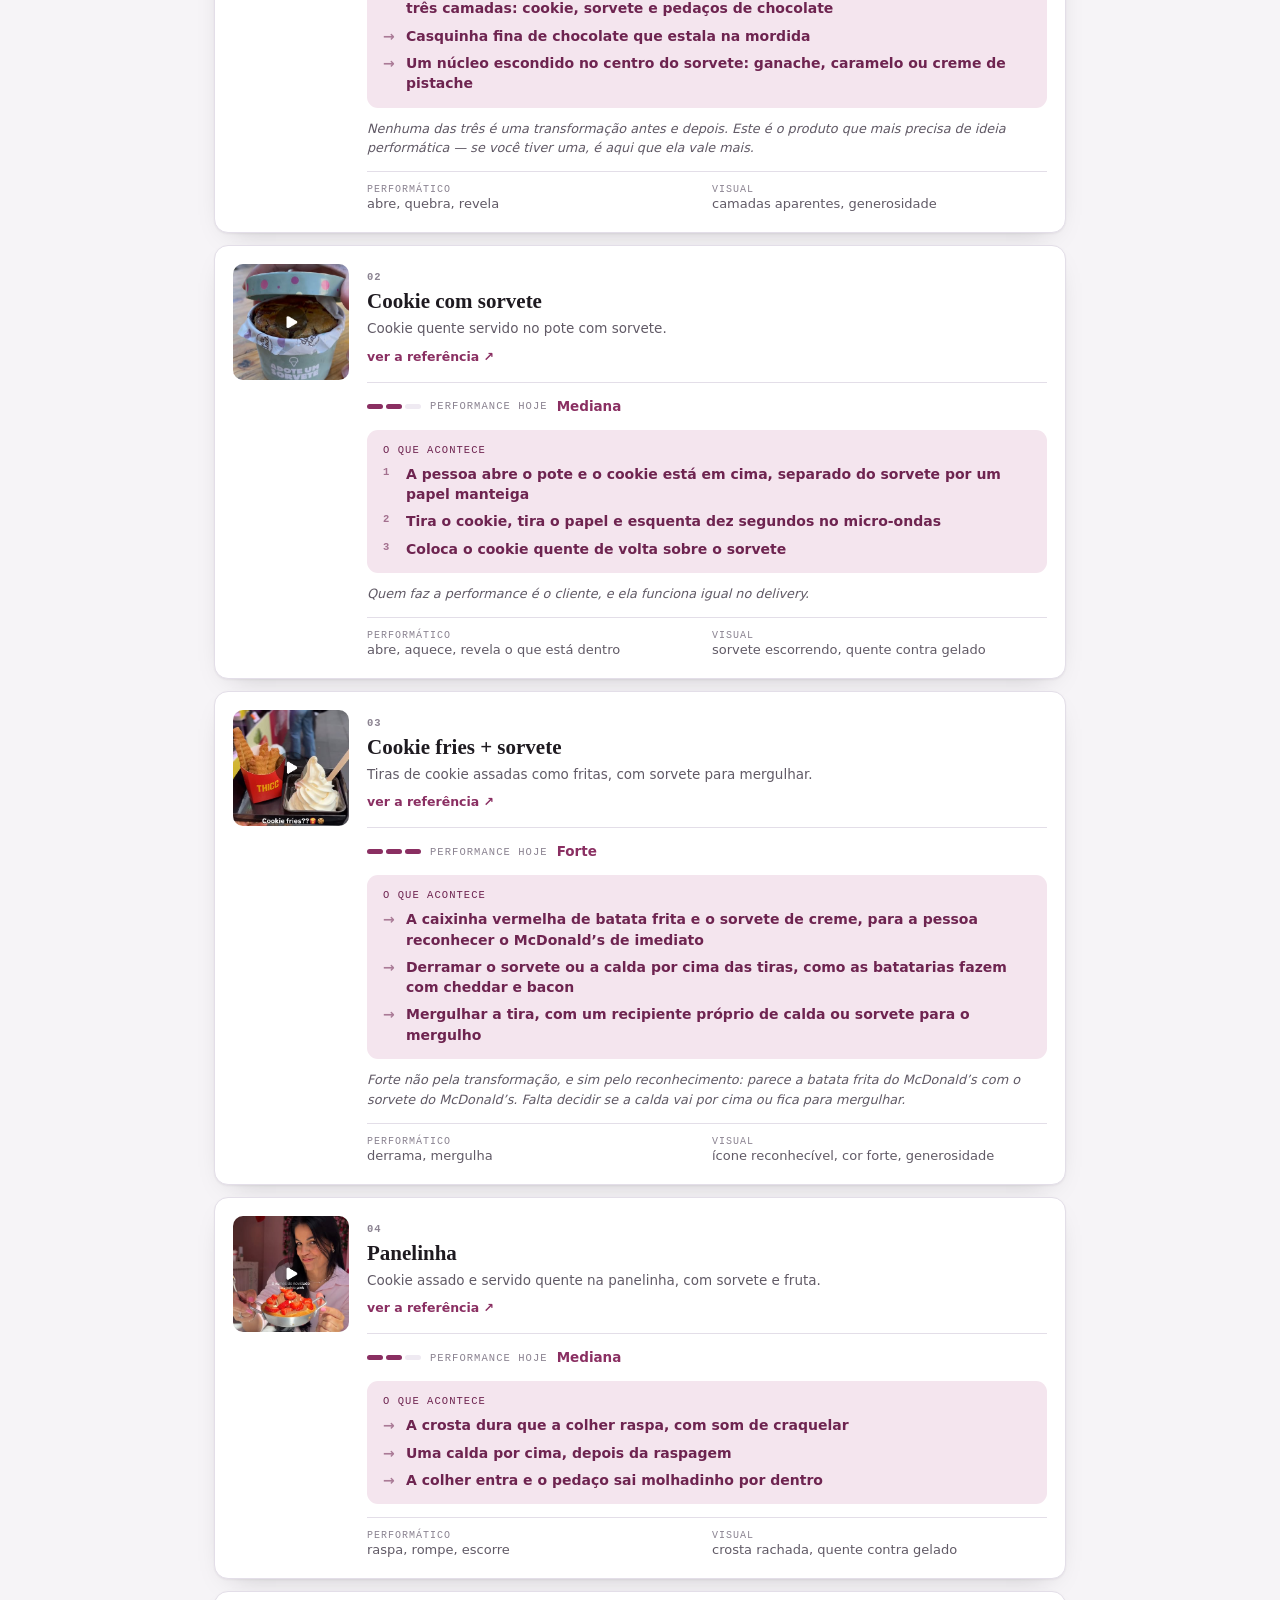
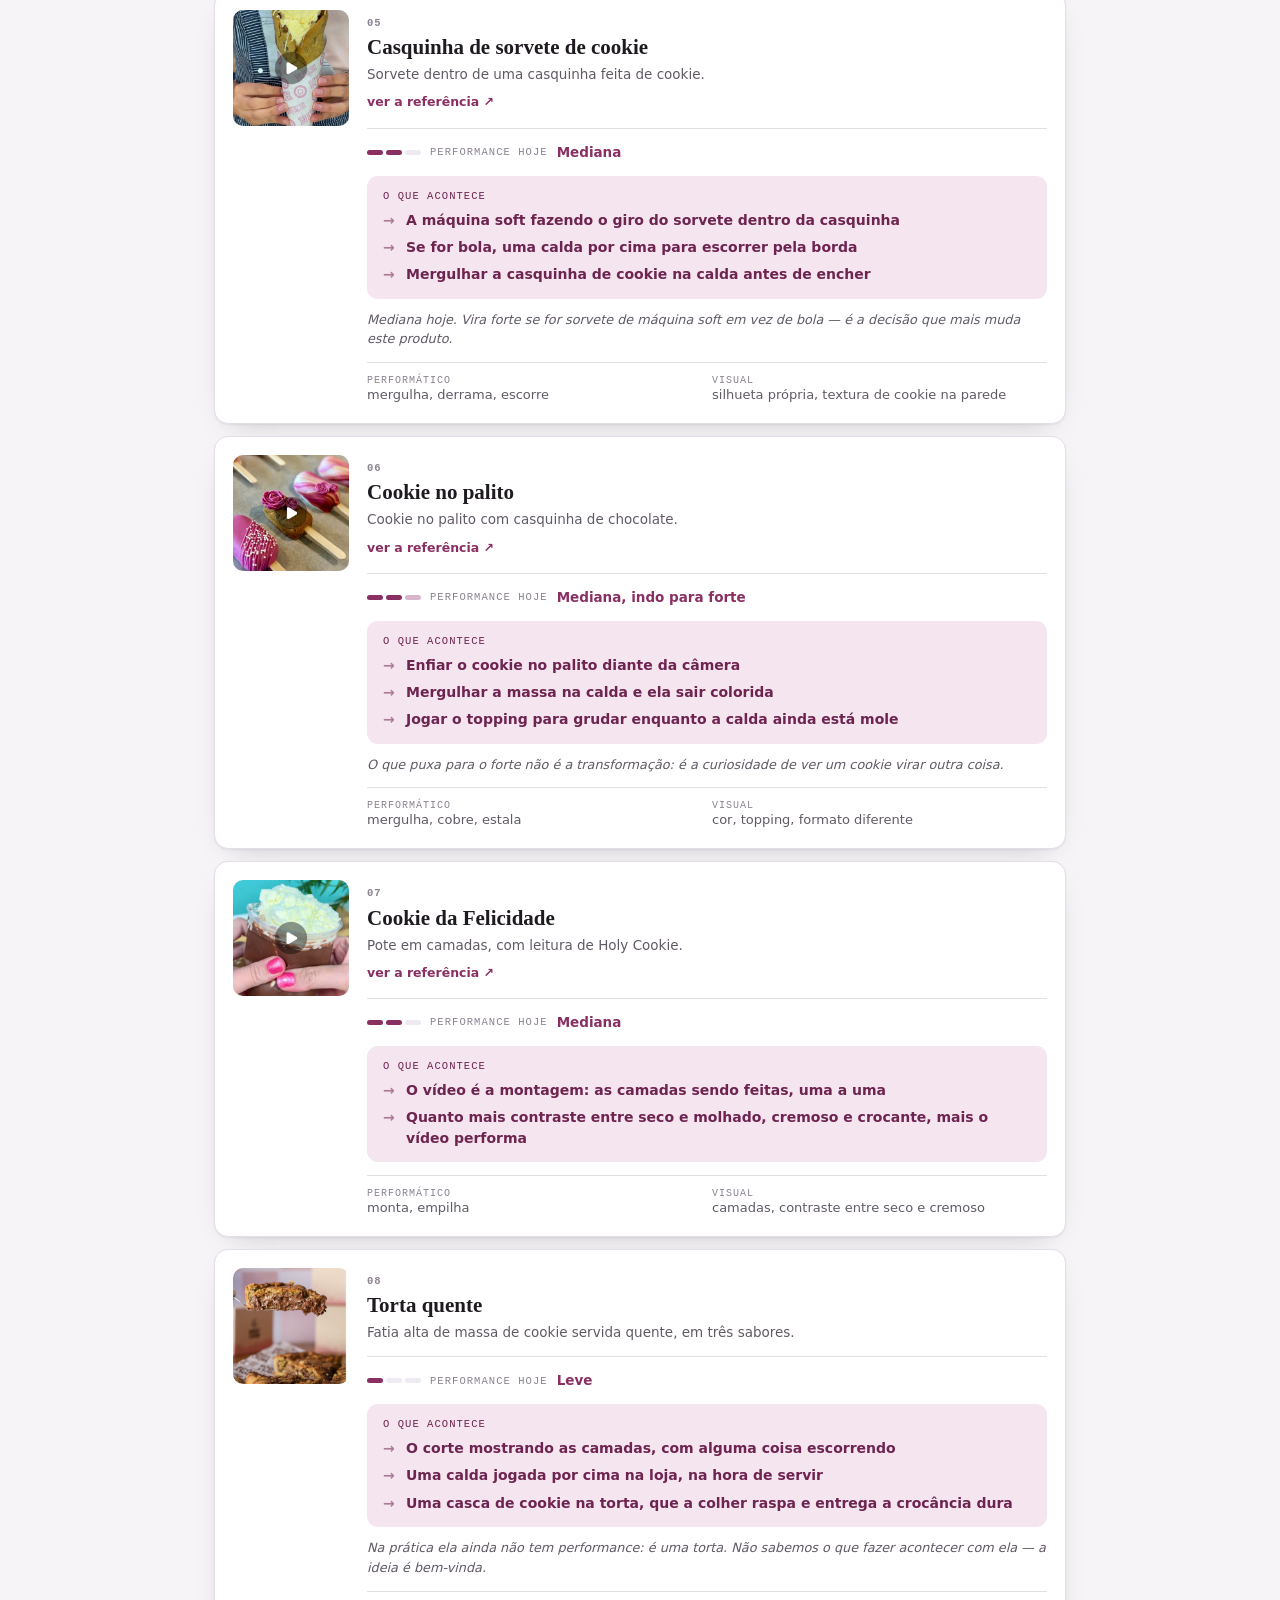
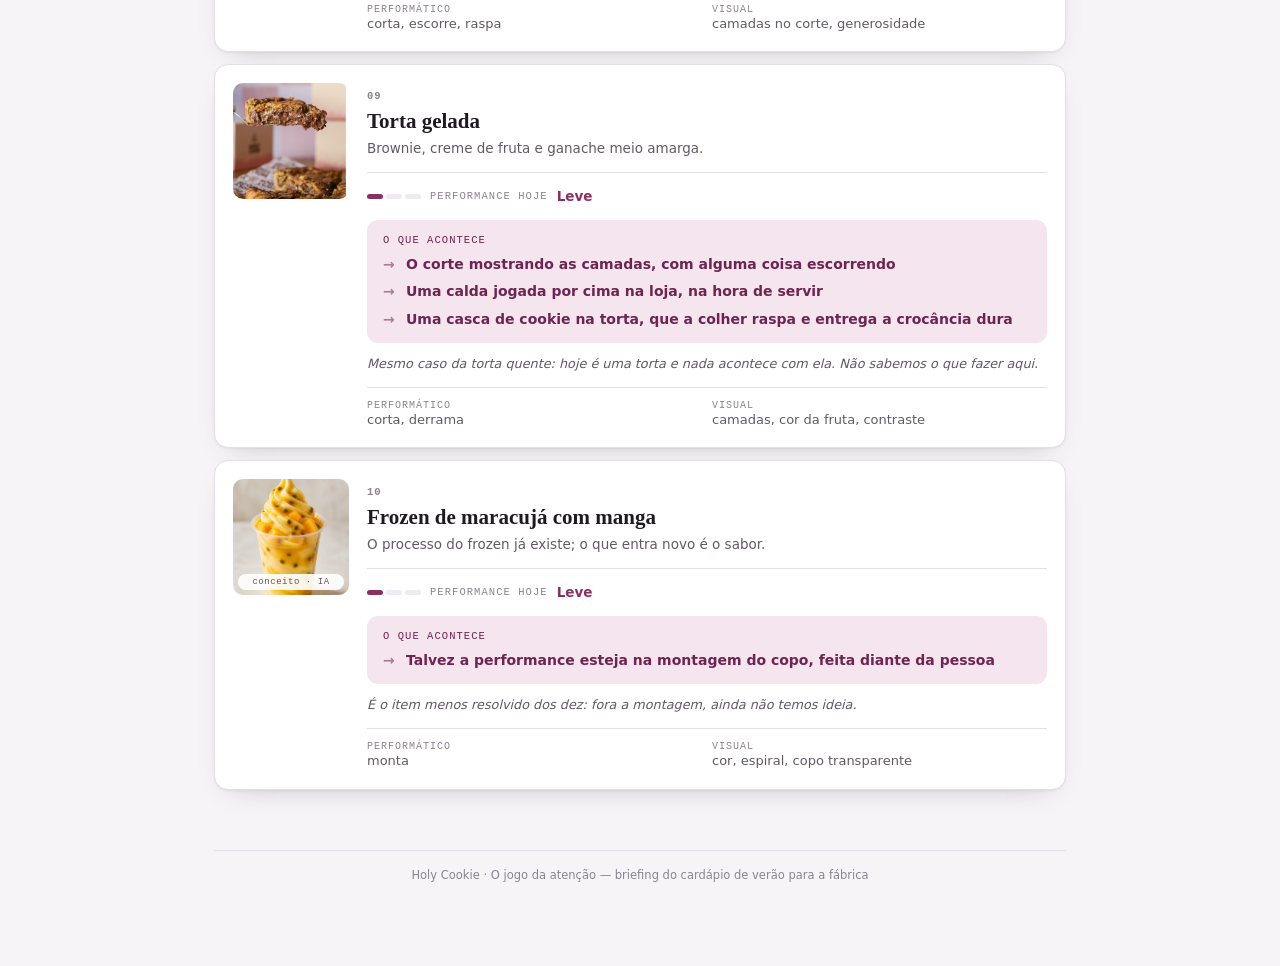
==== commit cd3ecd0a: "Acrescenta tres exemplos de performatico simples A secao de referencias passa a ter dois grupos: per" ====
--- a/briefing-final/index.html
+++ b/briefing-final/index.html
@@ -109,7 +109,9 @@
   .passo p { margin-top: 6px; color: var(--ink-2); font-size: 13px; line-height: 1.5; }
   .seta { color: var(--ink-3); font-size: 17px; }
 
-  .refs { display: grid; grid-template-columns: repeat(3, 1fr); gap: 12px; margin-top: 22px; }
+  .grupo-rot { display: block; margin-top: 30px; font: 10.5px var(--font-mono); letter-spacing: .12em; text-transform: uppercase; color: var(--accent); }
+  .grupo-txt { margin-top: 8px; max-width: 66ch; color: var(--ink-2); font-size: 14px; line-height: 1.6; }
+  .refs { display: grid; grid-template-columns: repeat(3, 1fr); gap: 12px; margin-top: 14px; }
   .ref-card { display: flex; flex-direction: column; border: 1px solid var(--line); border-radius: 14px; padding: 18px; background: var(--surface); box-shadow: var(--shadow-1); }
   .ref-card h3 { font: 600 17px/1.25 var(--font-display); }
   .ref-card > p { margin-top: 7px; color: var(--ink-2); font-size: 13px; line-height: 1.5; }
@@ -277,8 +279,9 @@
   <!-- ═══ 5. três referências ═══ -->
   <section class="bloco">
     <span class="rot">Referências</span>
-    <h2>Três produtos que fazem acontecer</h2>
-    <p>Não é para copiar o prato: é para ver o mecanismo. Em todos os três, uma etapa que ficaria na cozinha acontece diante da pessoa.</p>
+    <h2>Produtos que fazem acontecer</h2>
+    <p>Não é para copiar o prato: é para ver o mecanismo. Em todos eles, alguma coisa acontece diante da pessoa.</p>
+    <span class="grupo-rot">Performance elaborada</span>
     <div class="refs">
       <article class="ref-card">
         <h3>Bolo Matilda + raclete de chocolate</h3>
@@ -299,6 +302,23 @@
         <a href="https://www.youtube.com/shorts/PiMMTH69Ukc" target="_blank" rel="noopener noreferrer">Abrir o original ↗</a>
       </article>
     </div>
+    <span class="grupo-rot">Performance simples</span>
+    <p class="grupo-txt">Nem toda performance precisa de equipamento novo ou de uma etapa a mais. Estes três são gestos simples que já criam um antes e um depois.</p>
+    <div class="refs">
+      <article class="ref-card">
+        <div class="video-wrap"><iframe src="https://www.instagram.com/p/DbLSMC5vHaQ/embed/" title="Exemplo de performático simples" loading="lazy" allowfullscreen></iframe></div>
+        <a href="https://www.instagram.com/p/DbLSMC5vHaQ/" target="_blank" rel="noopener noreferrer">Abrir o original ↗</a>
+      </article>
+      <article class="ref-card">
+        <div class="video-wrap"><iframe src="https://www.instagram.com/p/DZvYjBYzT2t/embed/" title="Exemplo de performático simples" loading="lazy" allowfullscreen></iframe></div>
+        <a href="https://www.instagram.com/p/DZvYjBYzT2t/" target="_blank" rel="noopener noreferrer">Abrir o original ↗</a>
+      </article>
+      <article class="ref-card">
+        <div class="video-wrap"><iframe src="https://www.instagram.com/p/DYfgemmxwdp/embed/" title="Exemplo de performático simples" loading="lazy" allowfullscreen></iframe></div>
+        <a href="https://www.instagram.com/p/DYfgemmxwdp/" target="_blank" rel="noopener noreferrer">Abrir o original ↗</a>
+      </article>
+    </div>
+
     <div class="fechamento">
       <span class="rot">A pergunta de desenvolvimento</span>
       <p>O que podemos fazer acontecer com esse produto?</p>
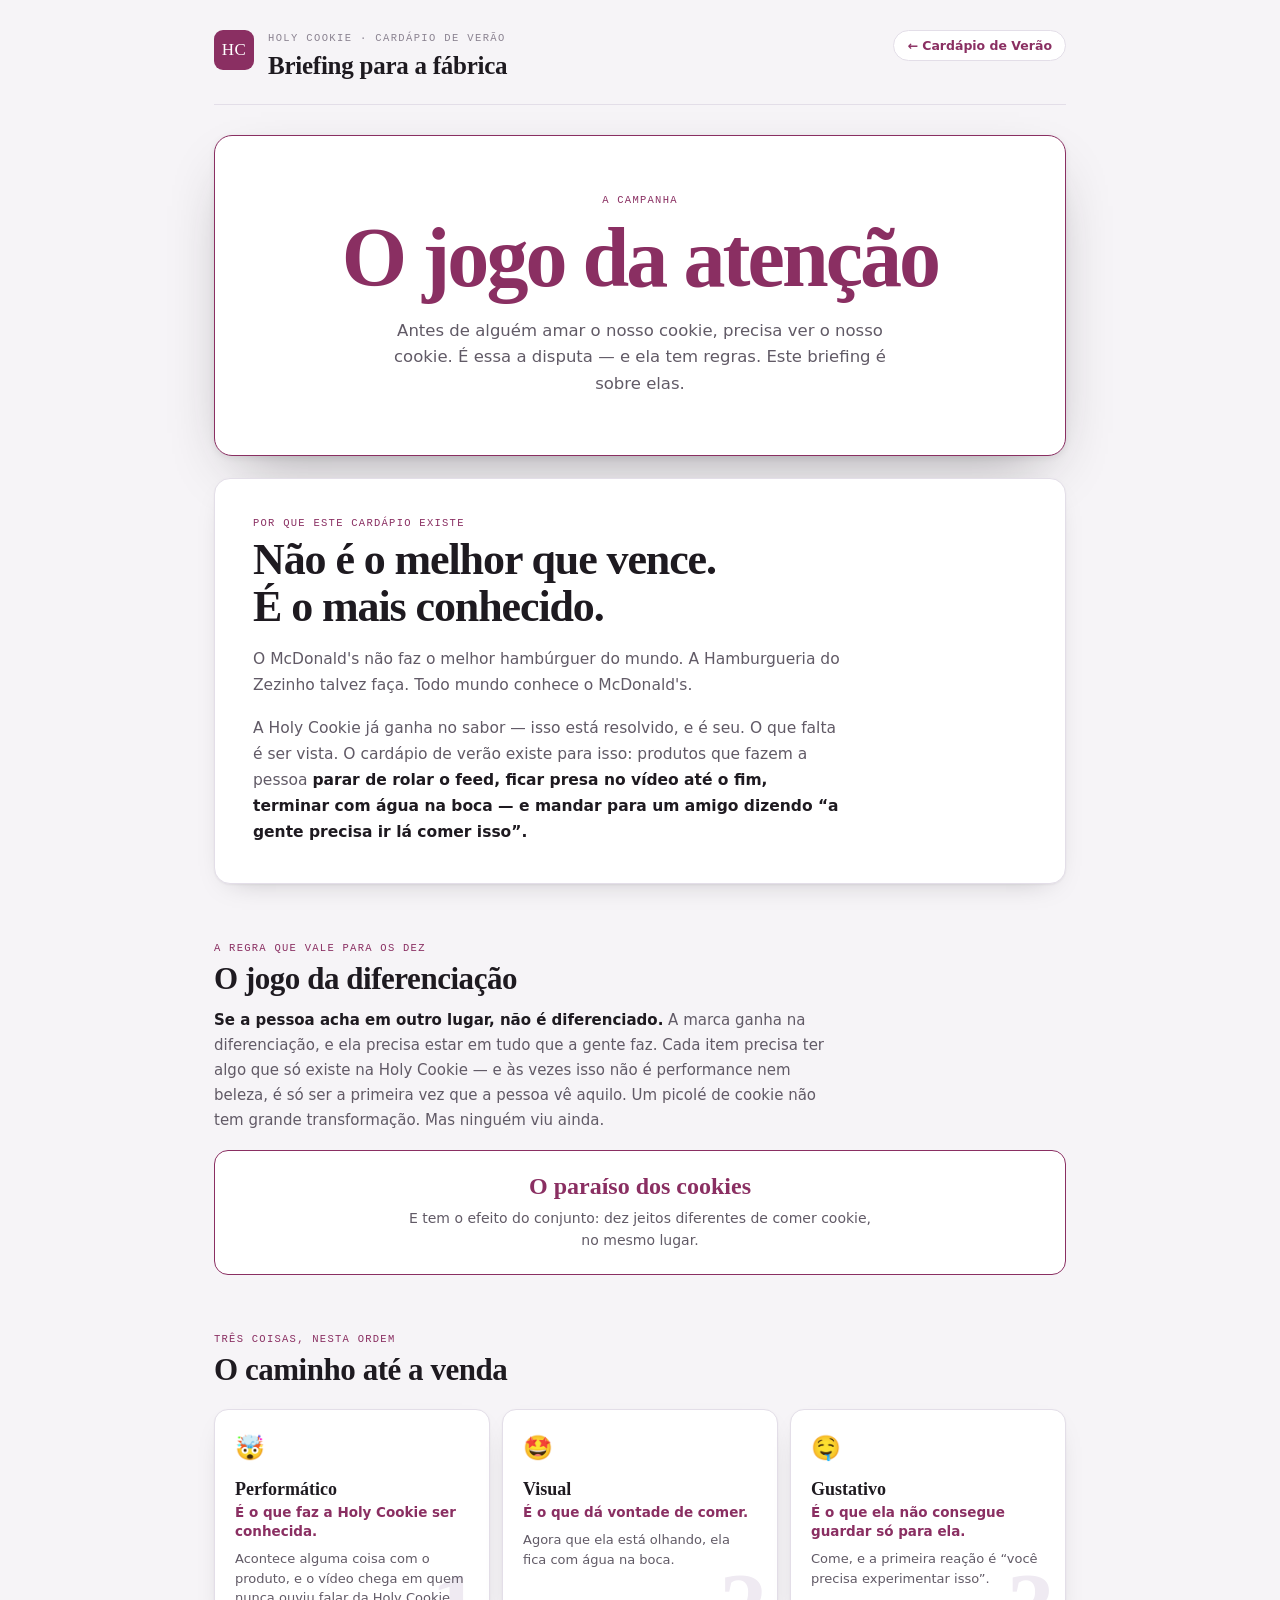
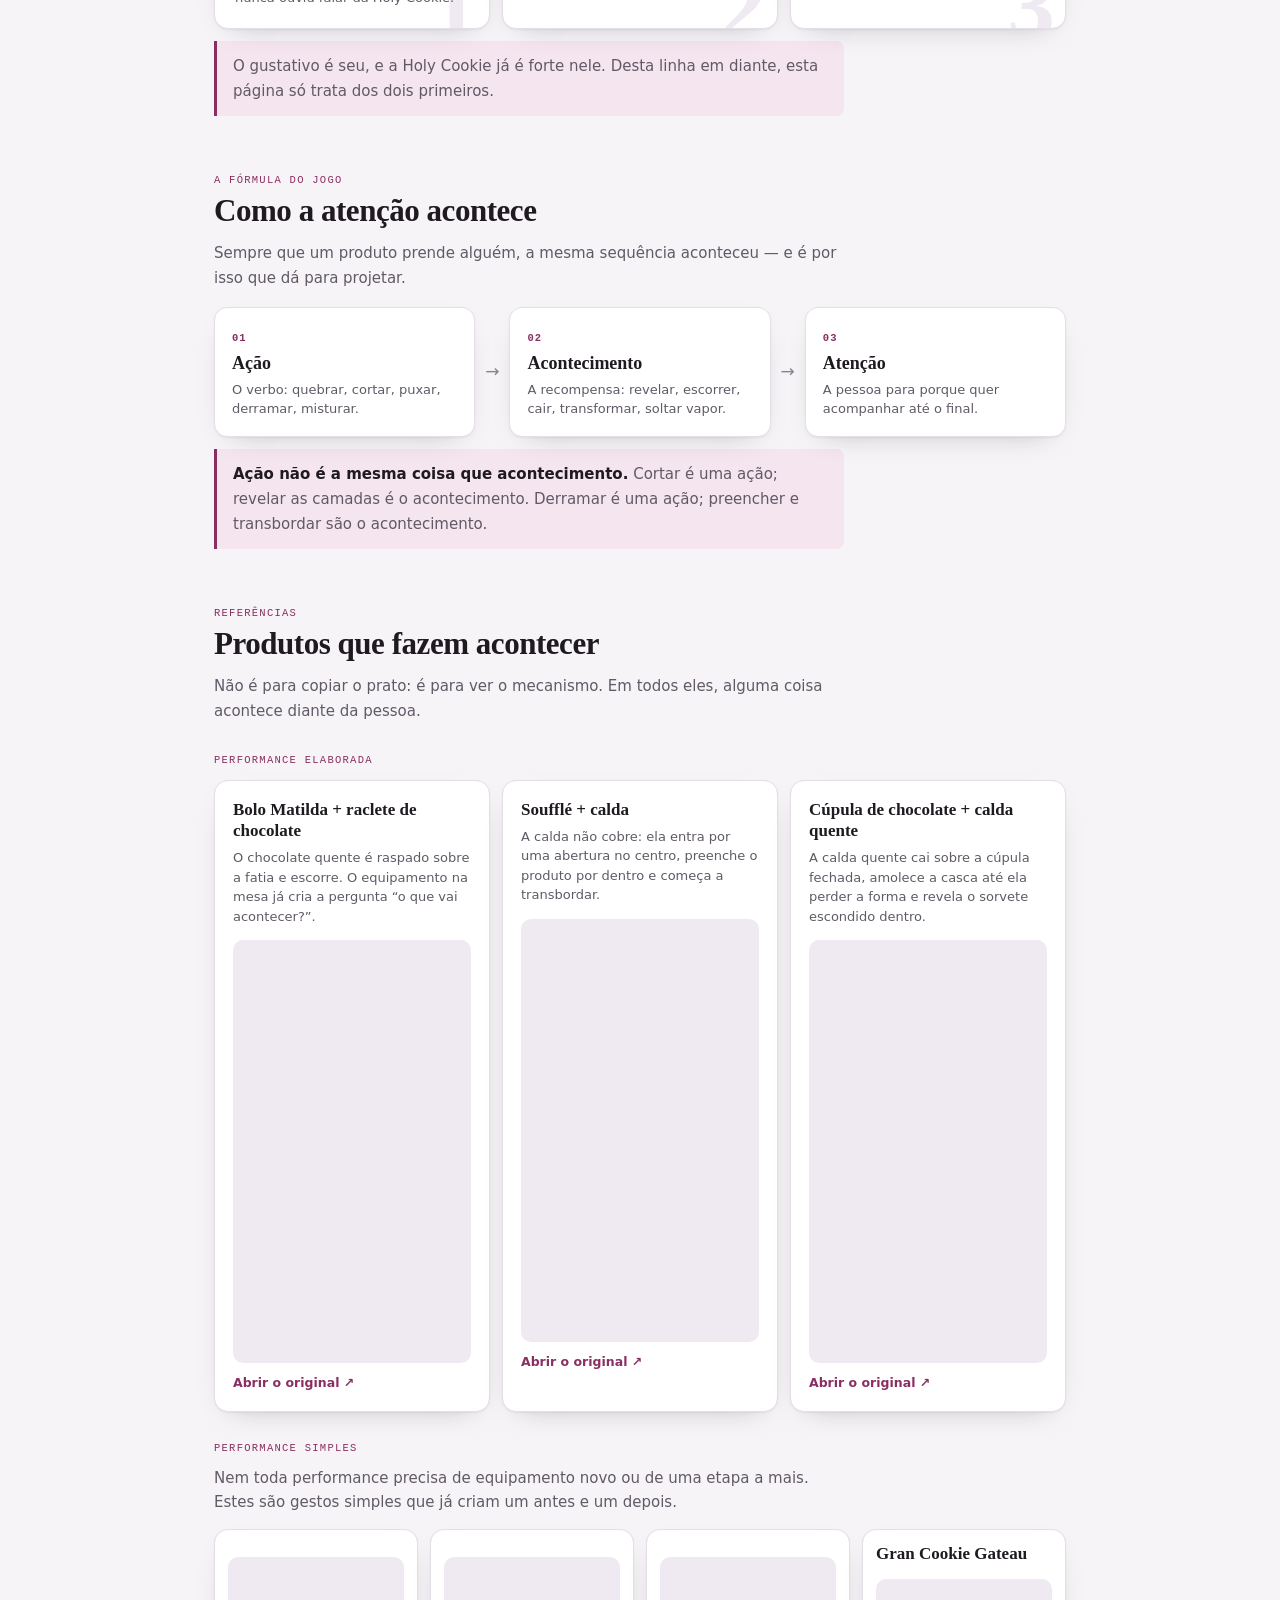
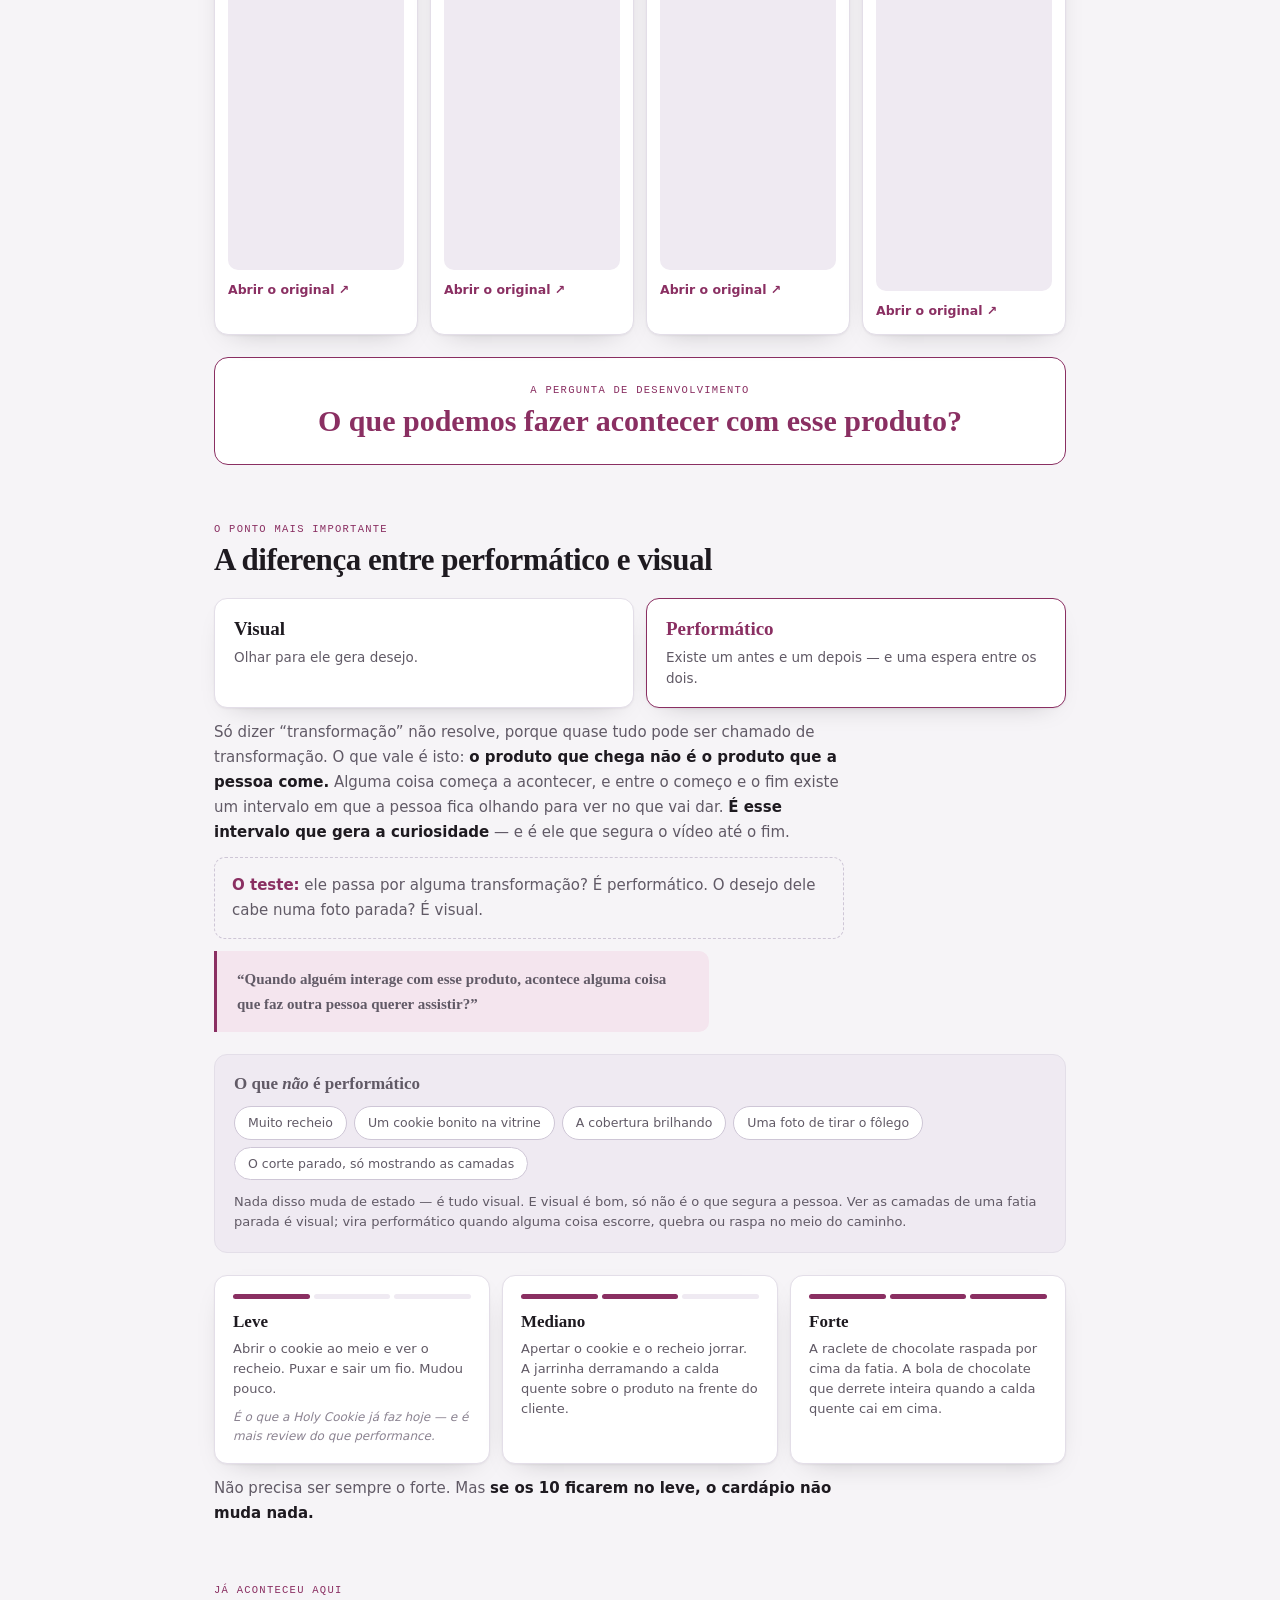
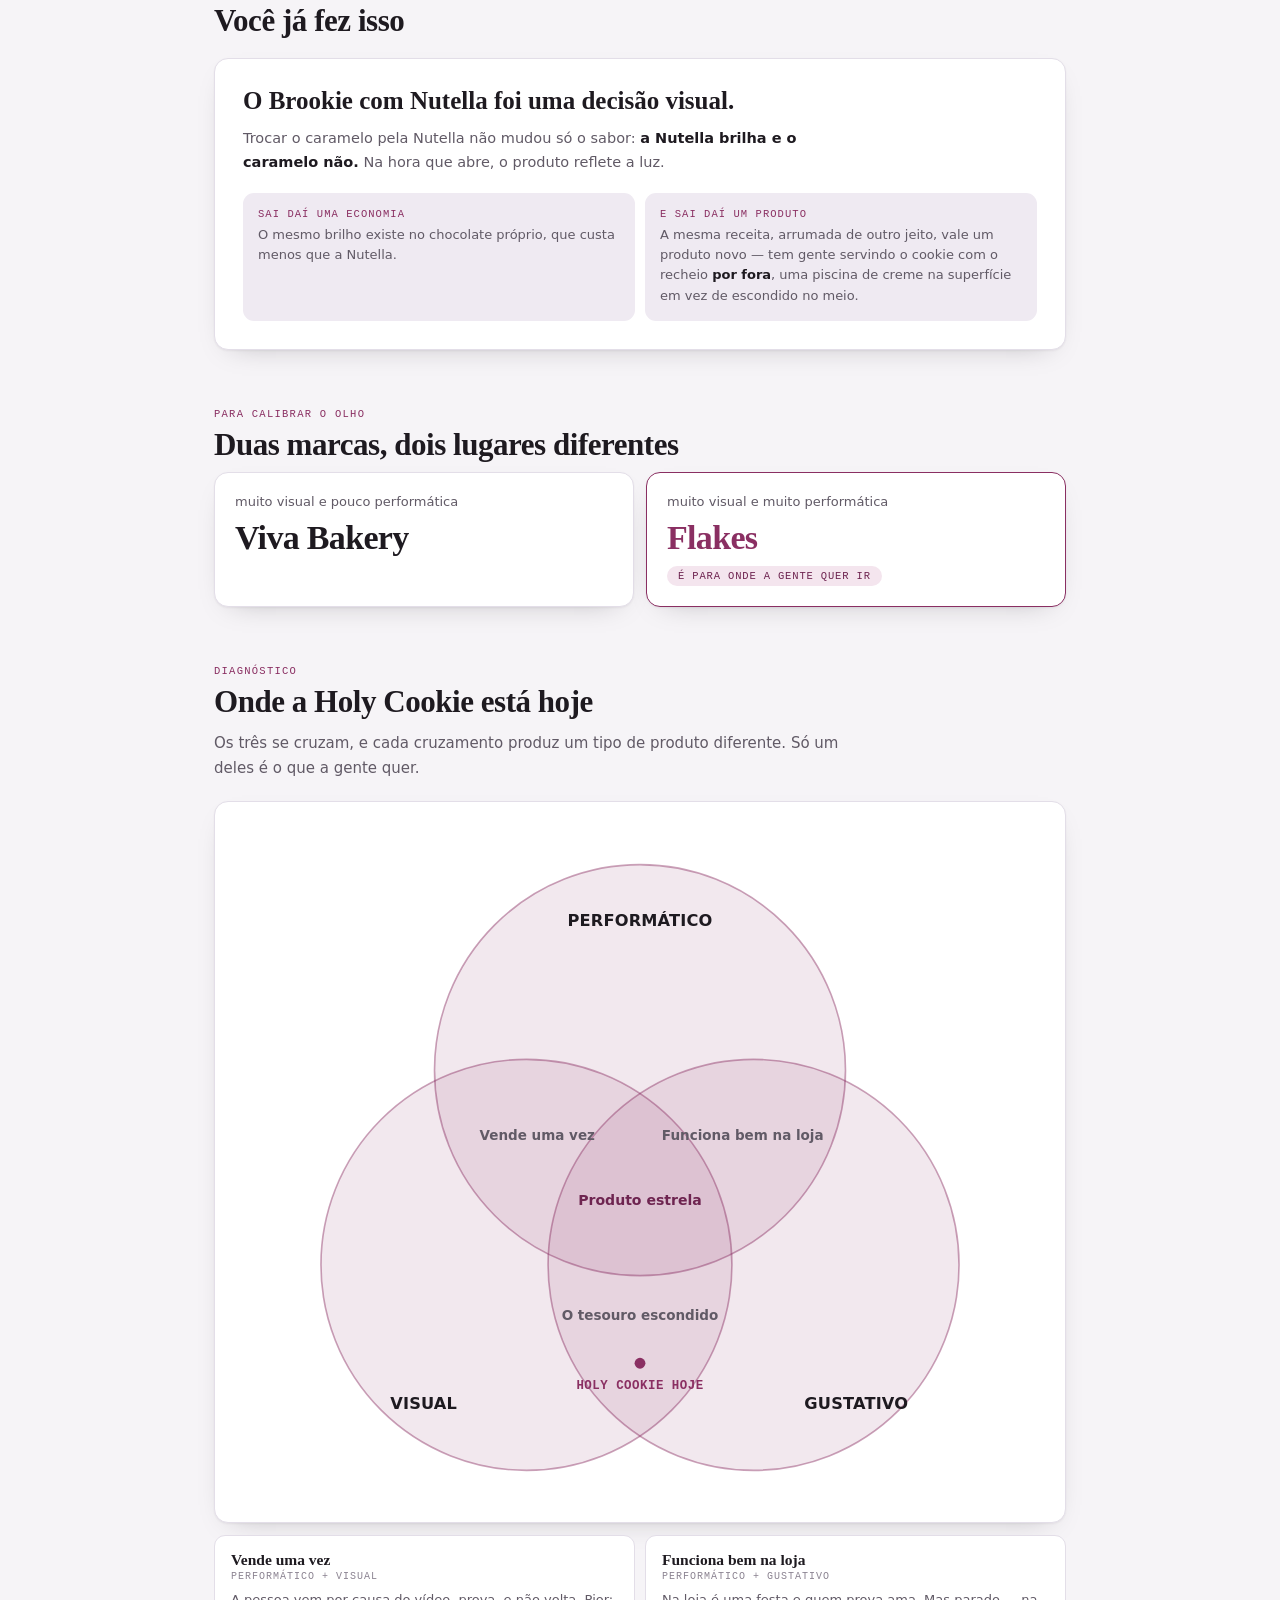
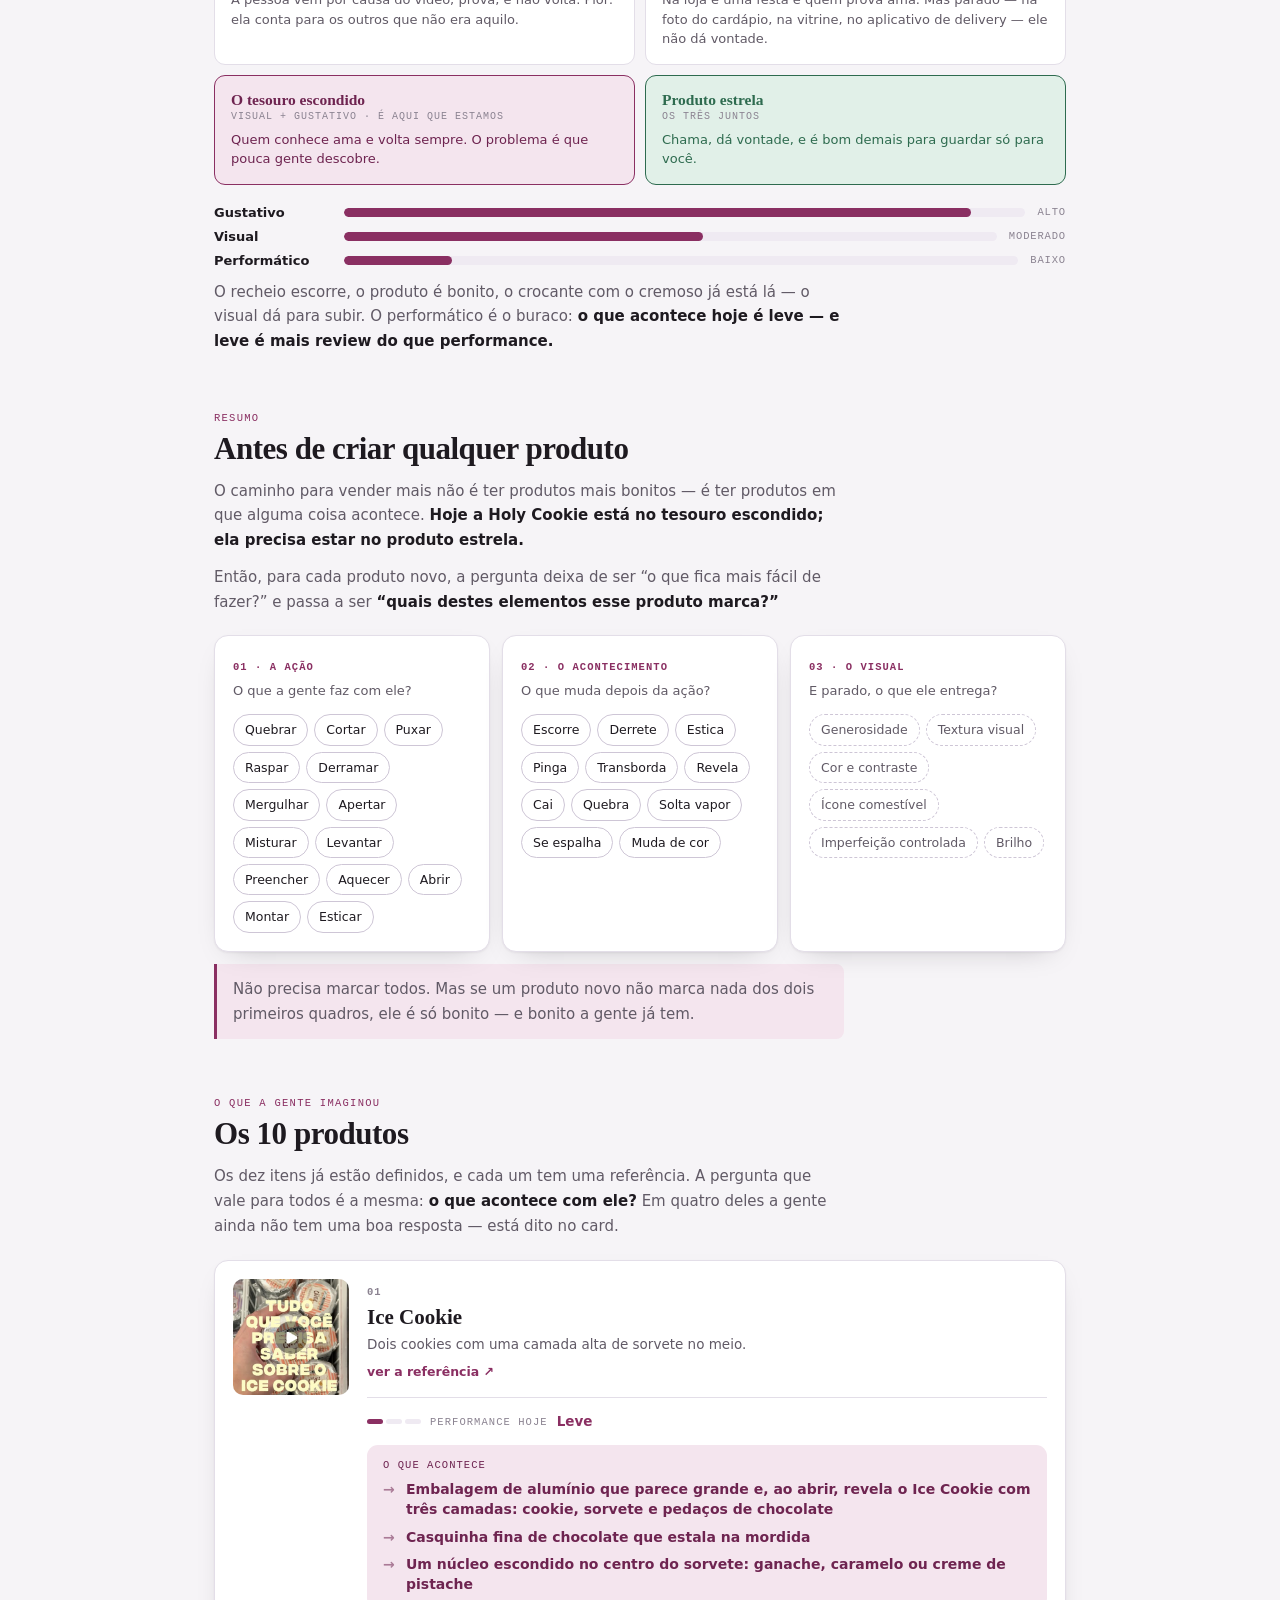
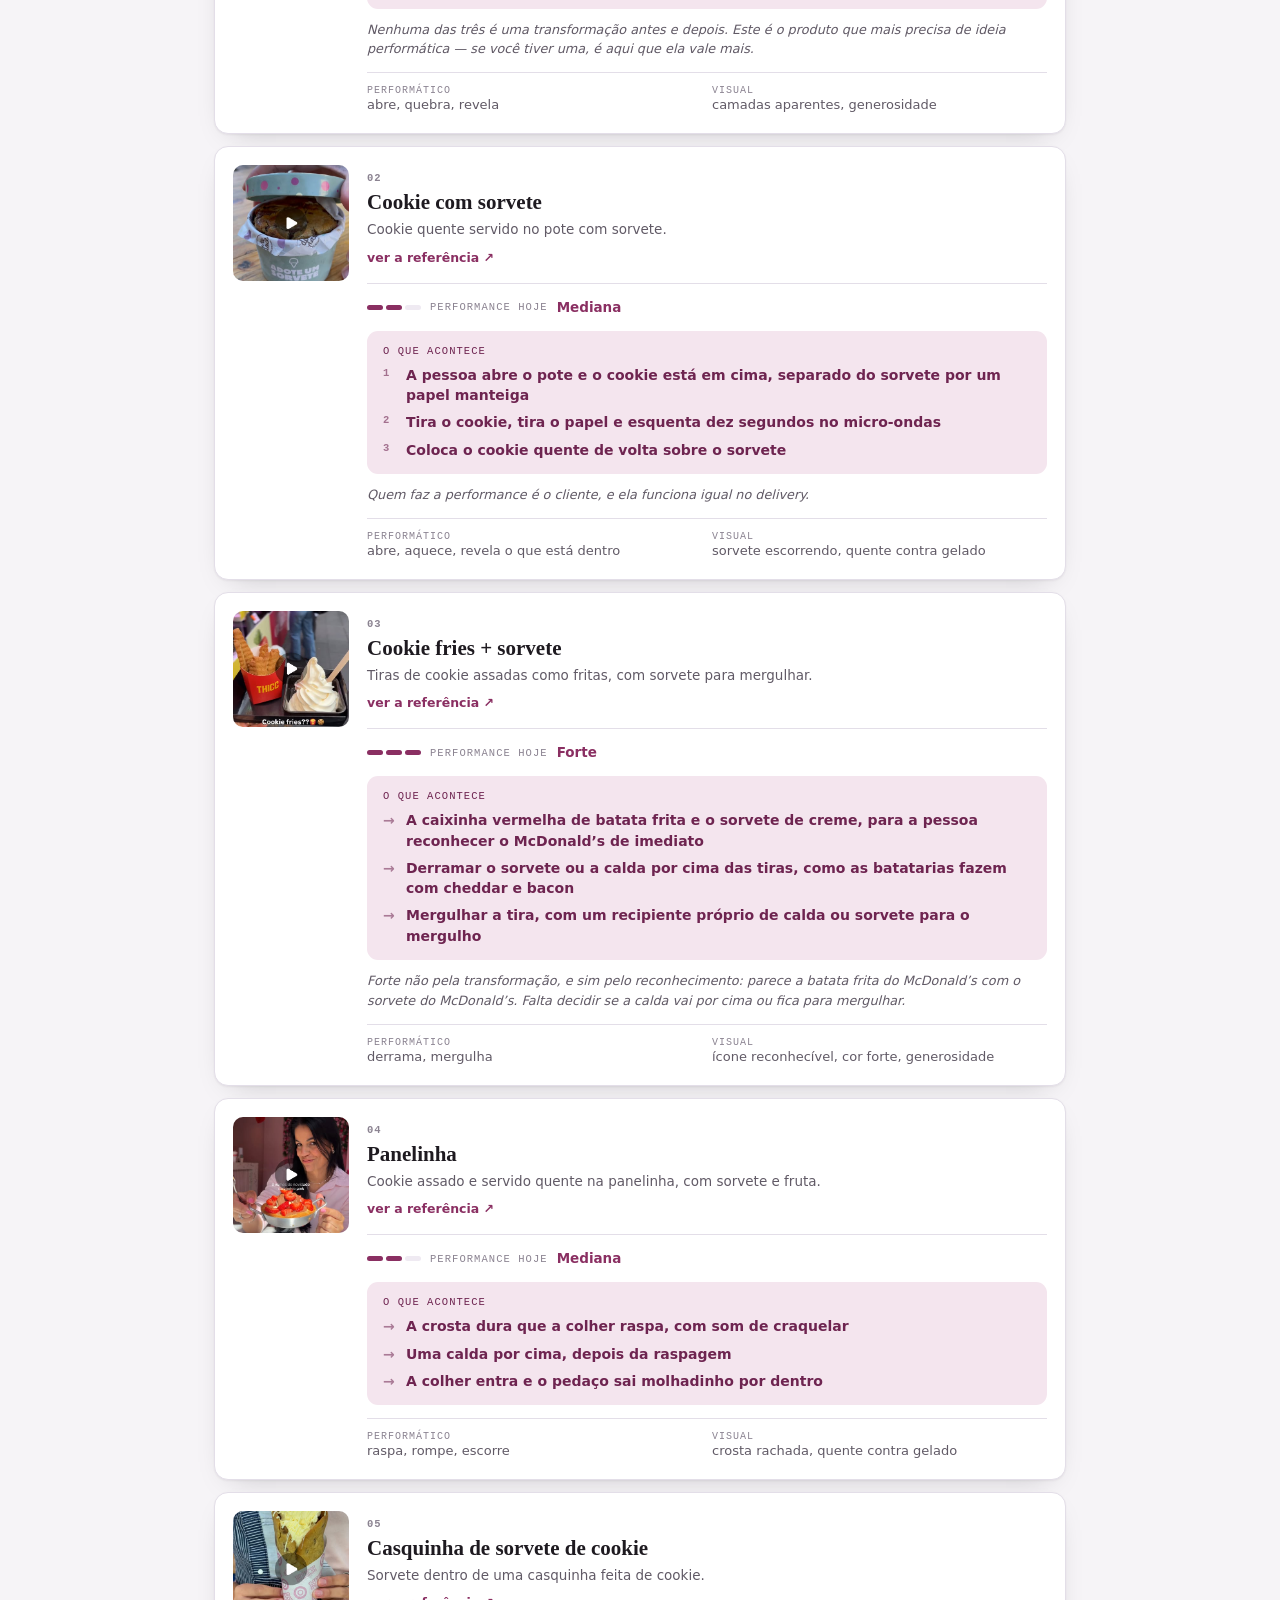
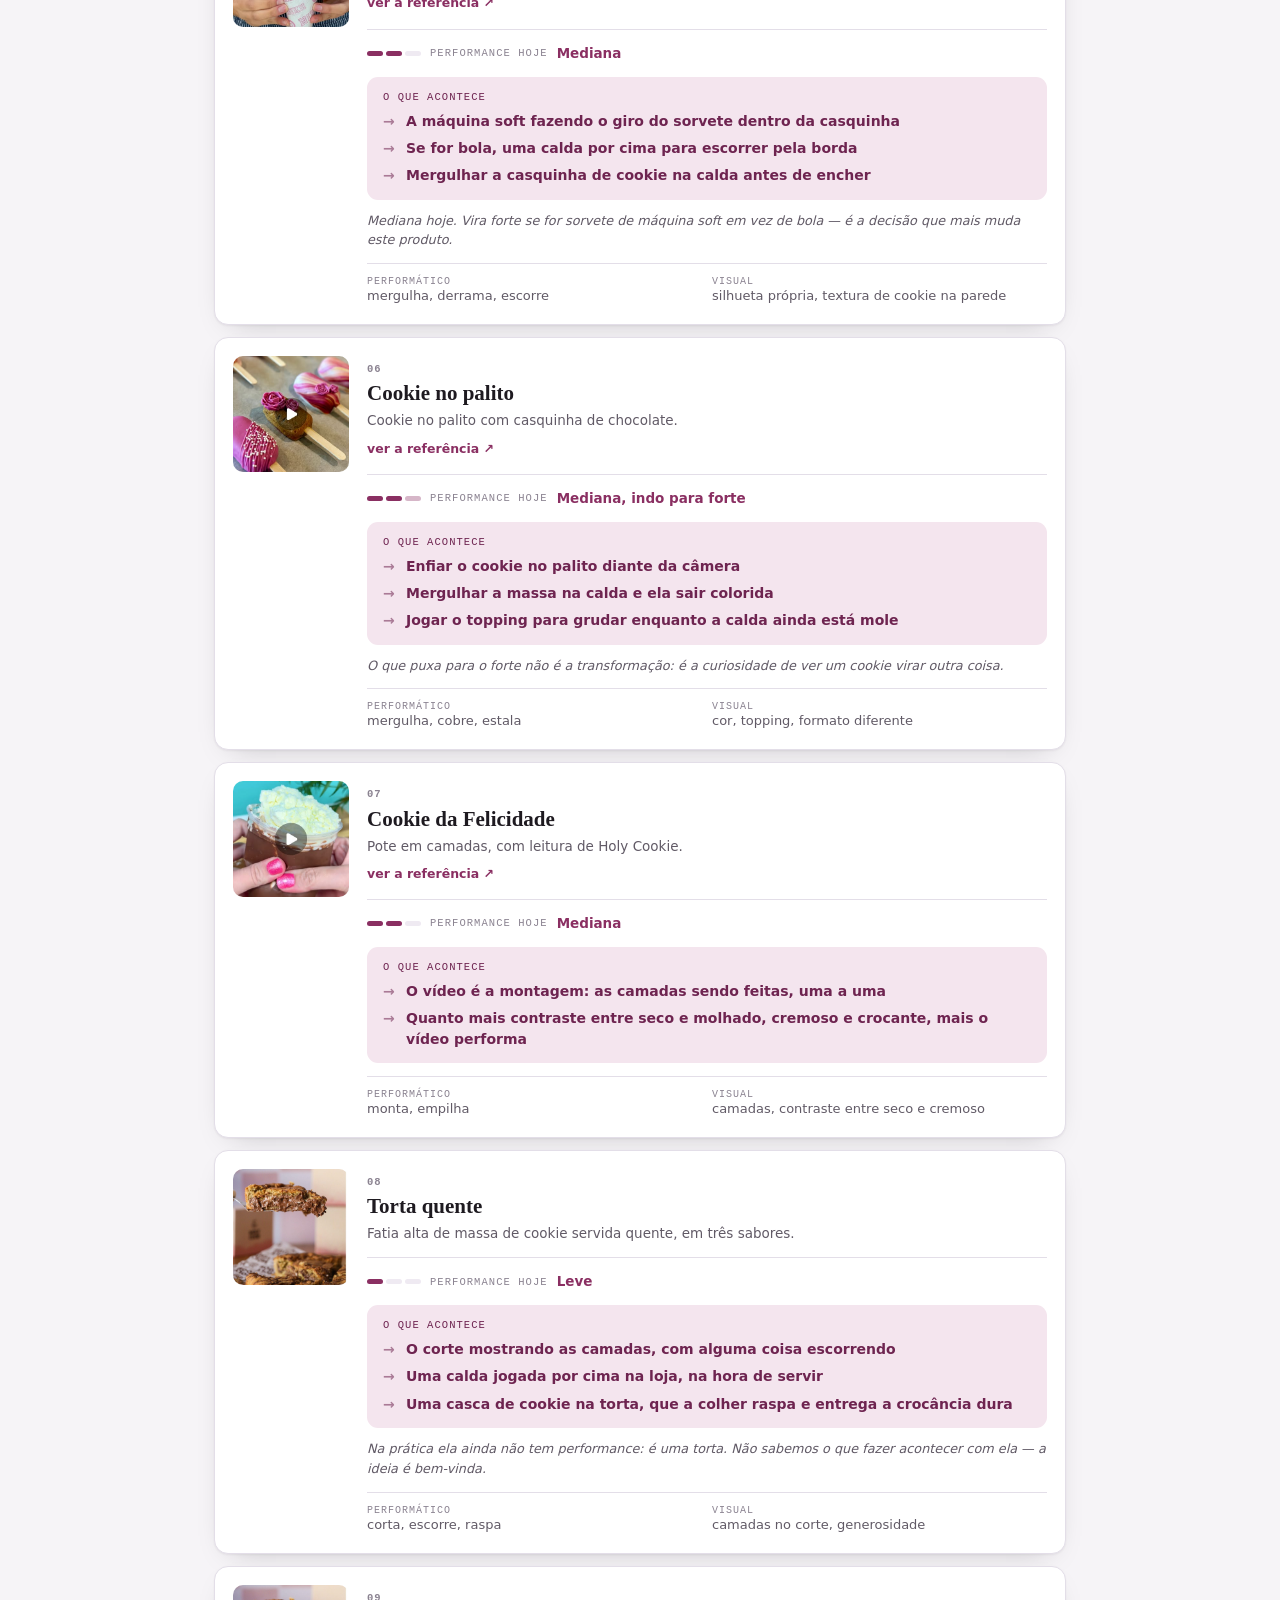
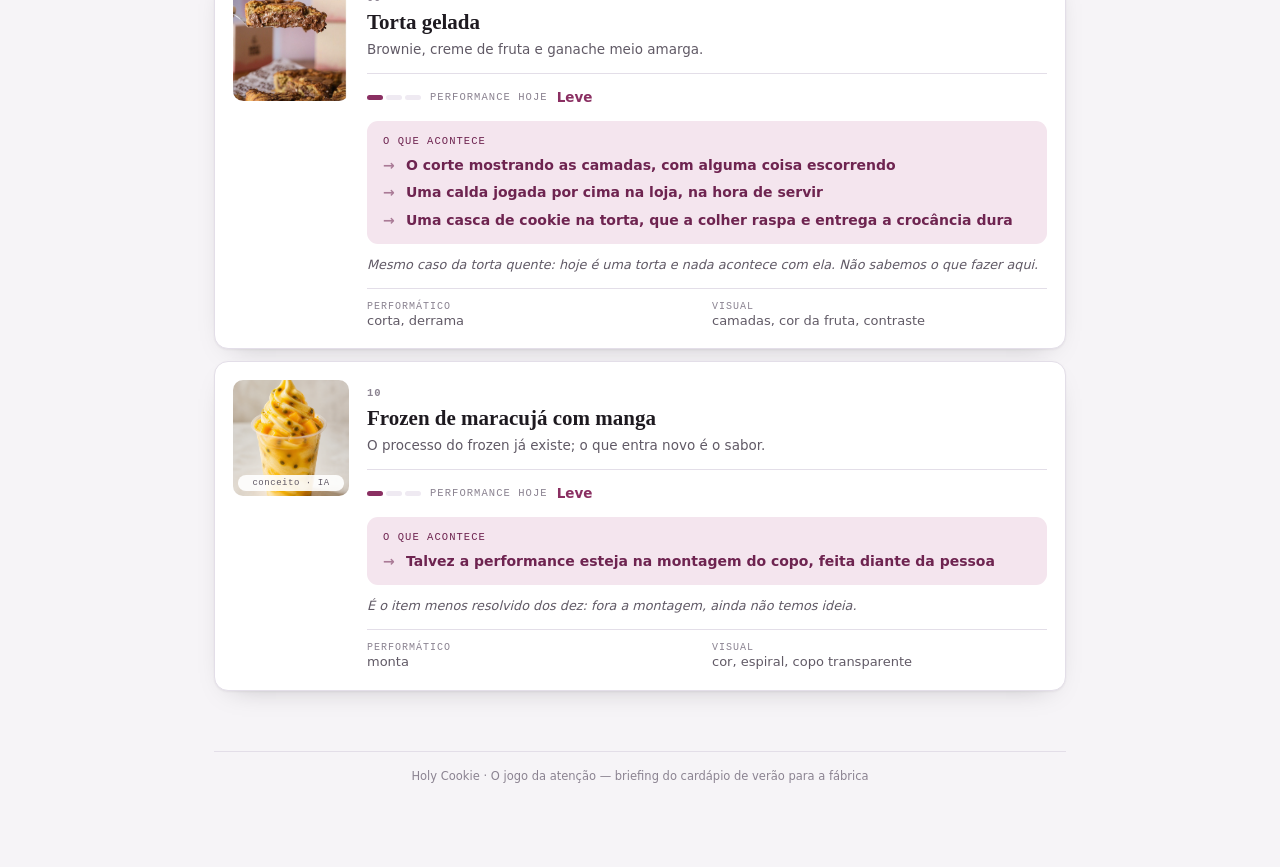
==== commit 939117fe: "Inclui o Gran Cookie Gateau nos exemplos simples Co-Authored-By: Claude Opus 5 (1M context) <noreply" ====
--- a/briefing-final/index.html
+++ b/briefing-final/index.html
@@ -112,6 +112,8 @@
   .grupo-rot { display: block; margin-top: 30px; font: 10.5px var(--font-mono); letter-spacing: .12em; text-transform: uppercase; color: var(--accent); }
   .grupo-txt { margin-top: 8px; max-width: 66ch; color: var(--ink-2); font-size: 14px; line-height: 1.6; }
   .refs { display: grid; grid-template-columns: repeat(3, 1fr); gap: 12px; margin-top: 14px; }
+  .refs.quatro { grid-template-columns: repeat(auto-fit, minmax(190px, 1fr)); }
+  .refs.quatro .ref-card { padding: 13px; }
   .ref-card { display: flex; flex-direction: column; border: 1px solid var(--line); border-radius: 14px; padding: 18px; background: var(--surface); box-shadow: var(--shadow-1); }
   .ref-card h3 { font: 600 17px/1.25 var(--font-display); }
   .ref-card > p { margin-top: 7px; color: var(--ink-2); font-size: 13px; line-height: 1.5; }
@@ -182,7 +184,7 @@
   .footnote { margin-top: 60px; padding-top: 16px; border-top: 1px solid var(--line); color: var(--ink-3); font-size: 11.5px; text-align: center; }
 
   @media (max-width: 760px) {
-    .funil, .versus, .escala, .legenda, .saidas, .marcas, .refs, .checklist { grid-template-columns: 1fr; }
+    .funil, .versus, .escala, .legenda, .saidas, .marcas, .refs, .refs.quatro, .checklist { grid-template-columns: 1fr; }
     .formula { grid-template-columns: 1fr; }
     .seta { display: none; }
     .prod { grid-template-columns: 84px minmax(0, 1fr); gap: 14px; }
@@ -303,8 +305,8 @@
       </article>
     </div>
     <span class="grupo-rot">Performance simples</span>
-    <p class="grupo-txt">Nem toda performance precisa de equipamento novo ou de uma etapa a mais. Estes três são gestos simples que já criam um antes e um depois.</p>
-    <div class="refs">
+    <p class="grupo-txt">Nem toda performance precisa de equipamento novo ou de uma etapa a mais. Estes são gestos simples que já criam um antes e um depois.</p>
+    <div class="refs quatro">
       <article class="ref-card">
         <div class="video-wrap"><iframe src="https://www.instagram.com/p/DbLSMC5vHaQ/embed/" title="Exemplo de performático simples" loading="lazy" allowfullscreen></iframe></div>
         <a href="https://www.instagram.com/p/DbLSMC5vHaQ/" target="_blank" rel="noopener noreferrer">Abrir o original ↗</a>
@@ -316,6 +318,11 @@
       <article class="ref-card">
         <div class="video-wrap"><iframe src="https://www.instagram.com/p/DYfgemmxwdp/embed/" title="Exemplo de performático simples" loading="lazy" allowfullscreen></iframe></div>
         <a href="https://www.instagram.com/p/DYfgemmxwdp/" target="_blank" rel="noopener noreferrer">Abrir o original ↗</a>
+      </article>
+      <article class="ref-card">
+        <h3>Gran Cookie Gateau</h3>
+        <div class="video-wrap"><iframe src="https://www.instagram.com/p/DbbgvjMSyxW/embed/" title="Gran Cookie Gateau" loading="lazy" allowfullscreen></iframe></div>
+        <a href="https://www.instagram.com/p/DbbgvjMSyxW/" target="_blank" rel="noopener noreferrer">Abrir o original ↗</a>
       </article>
     </div>
 
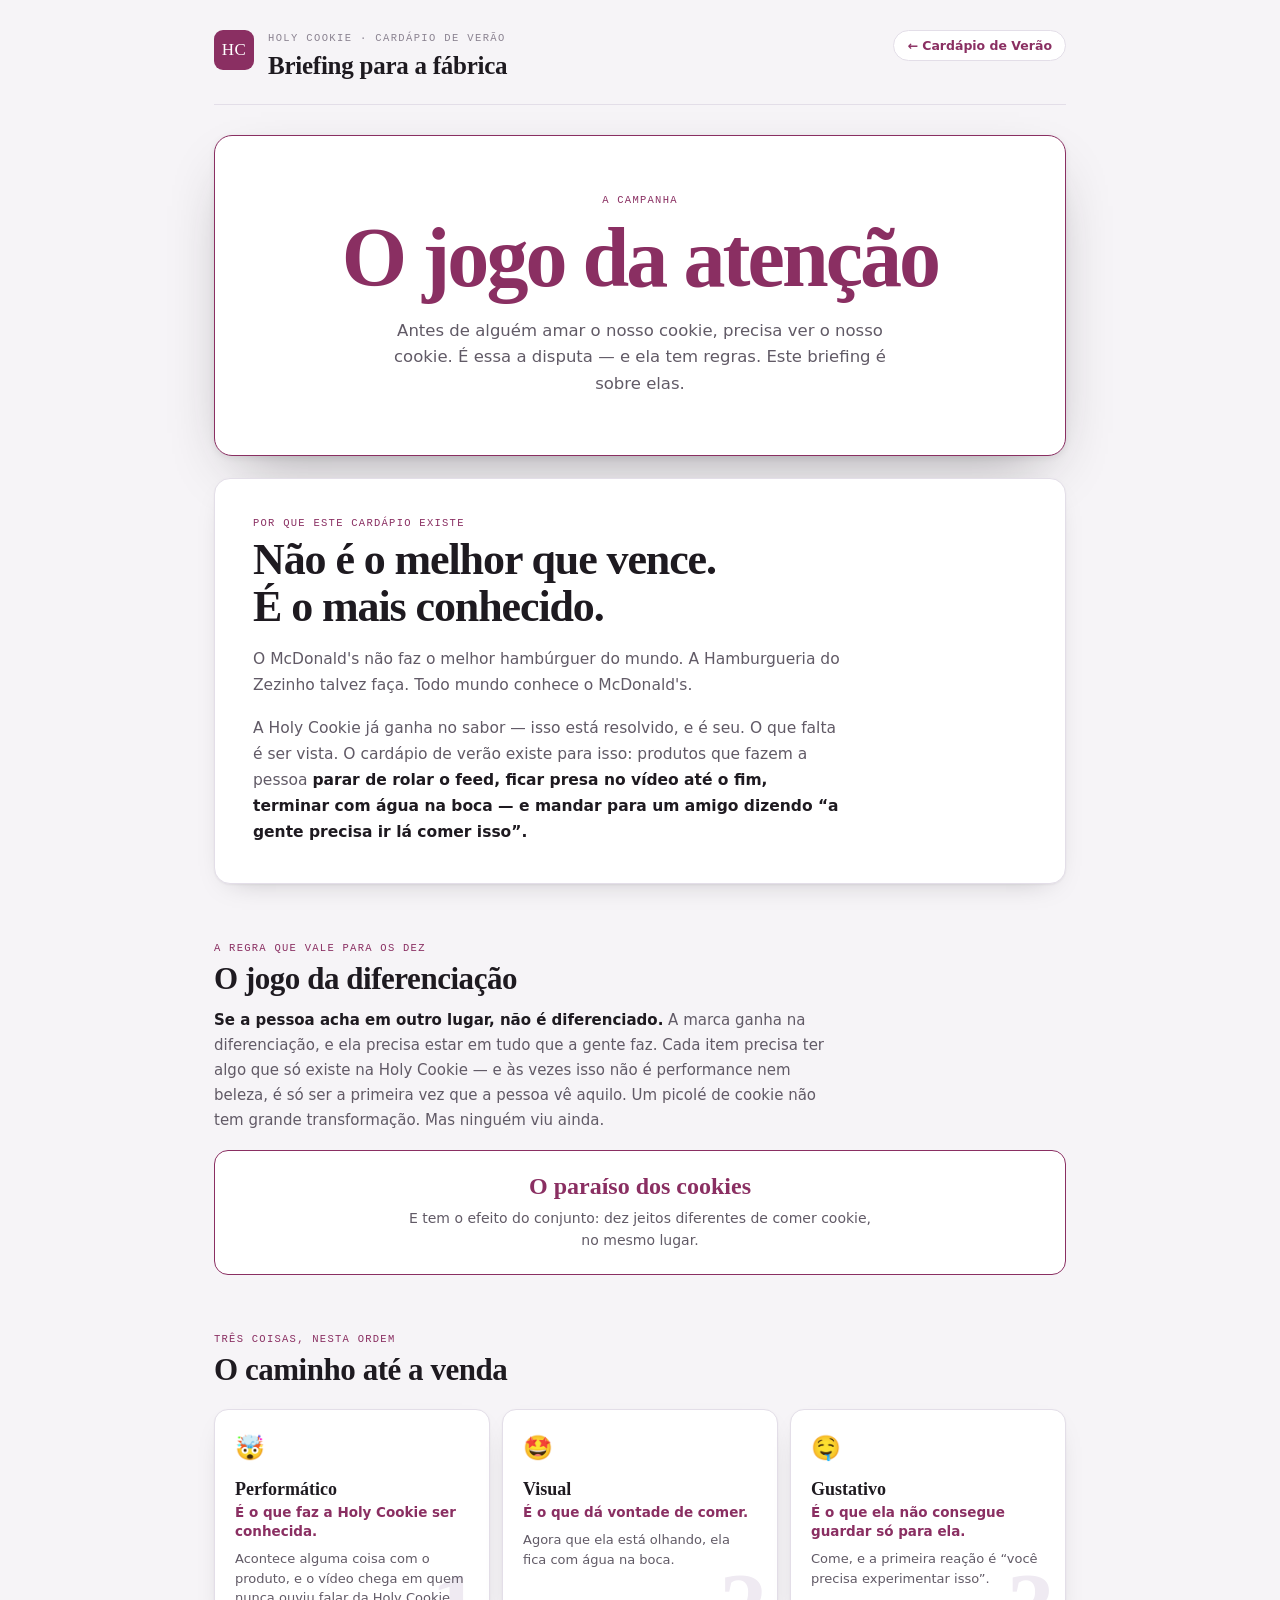
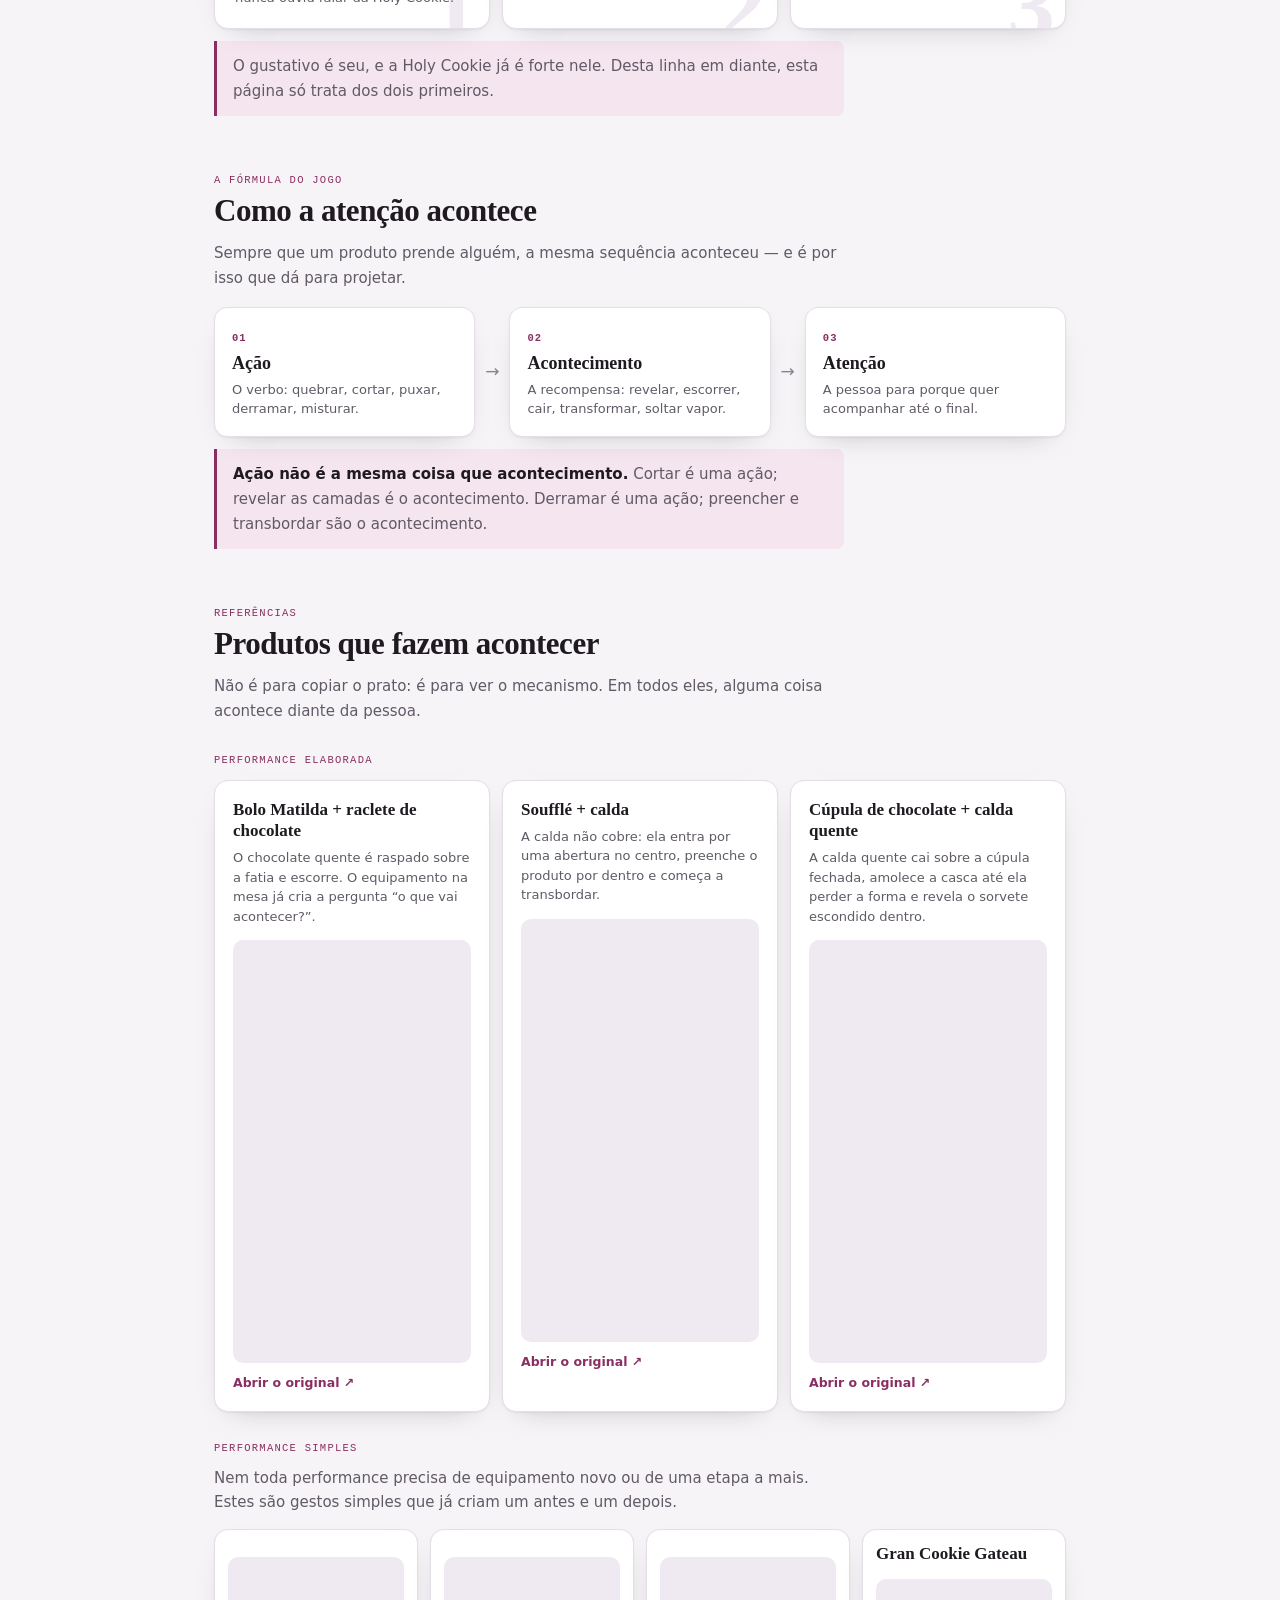
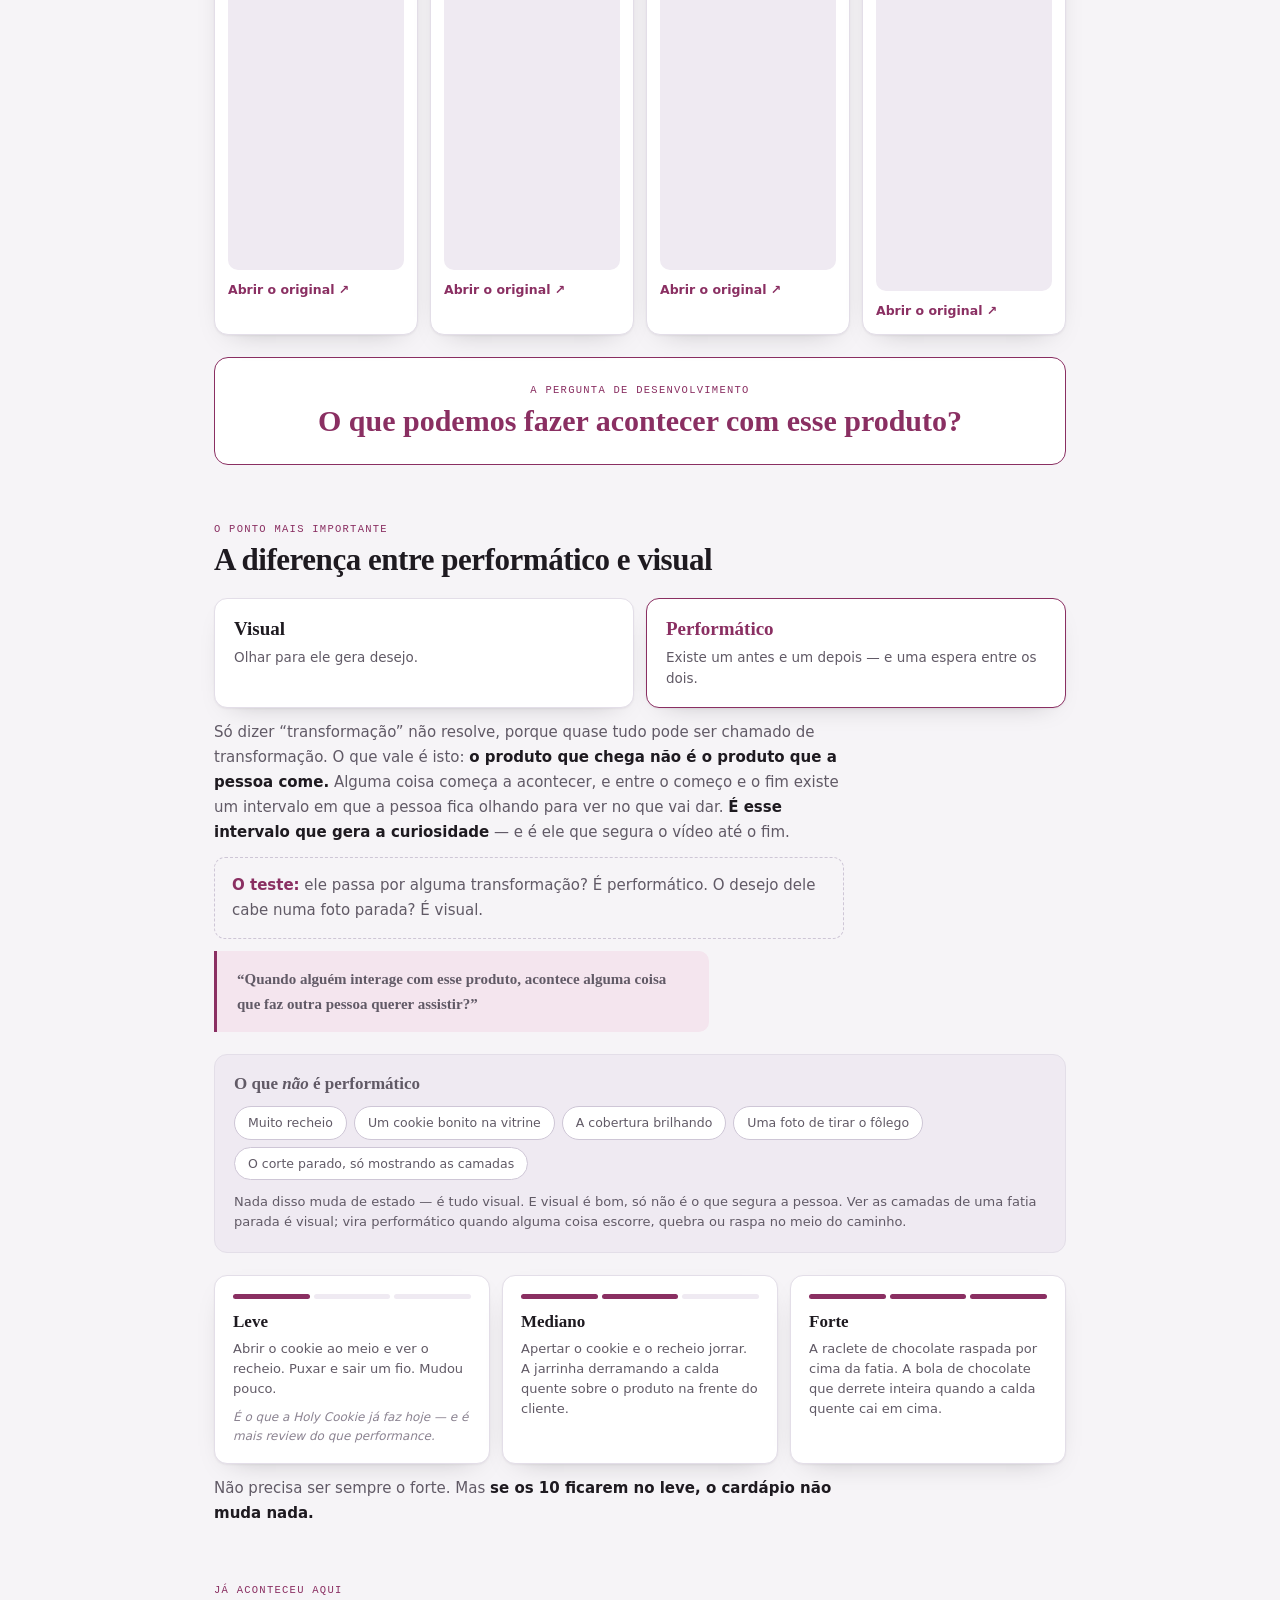
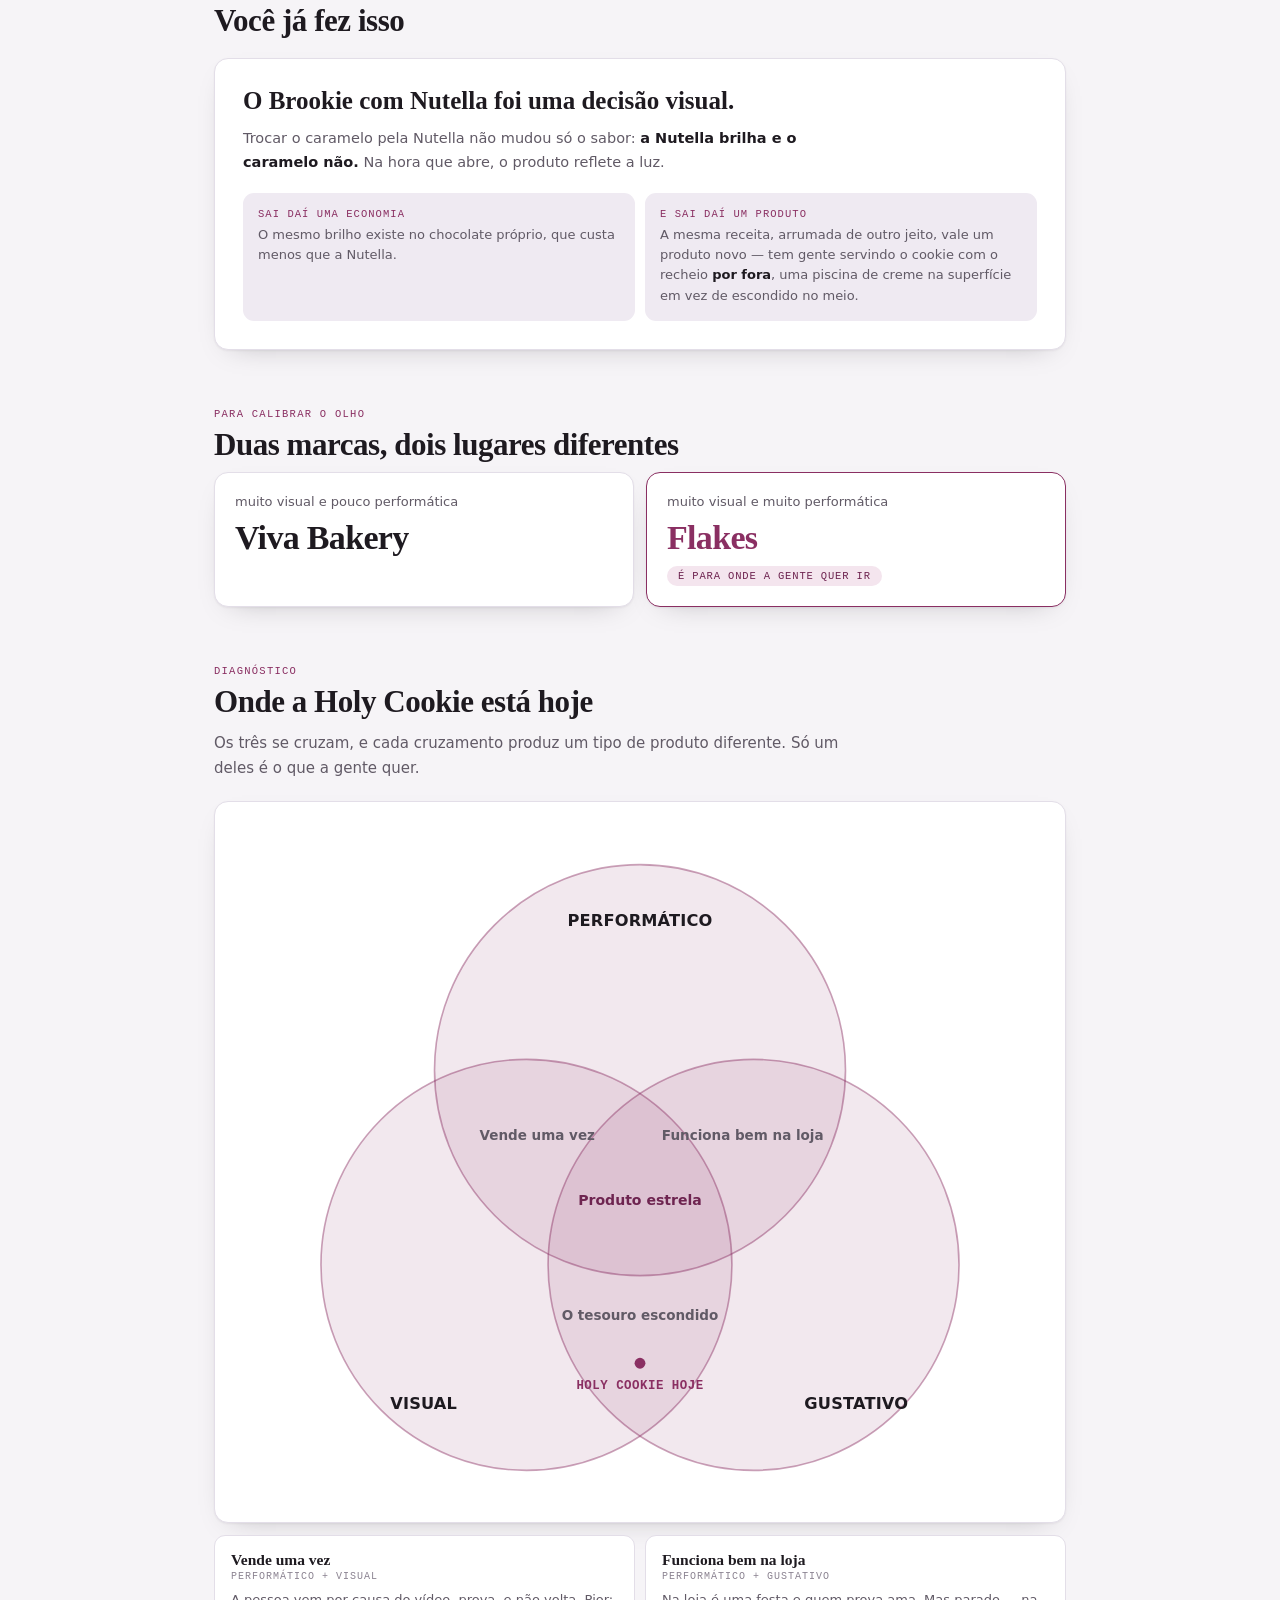
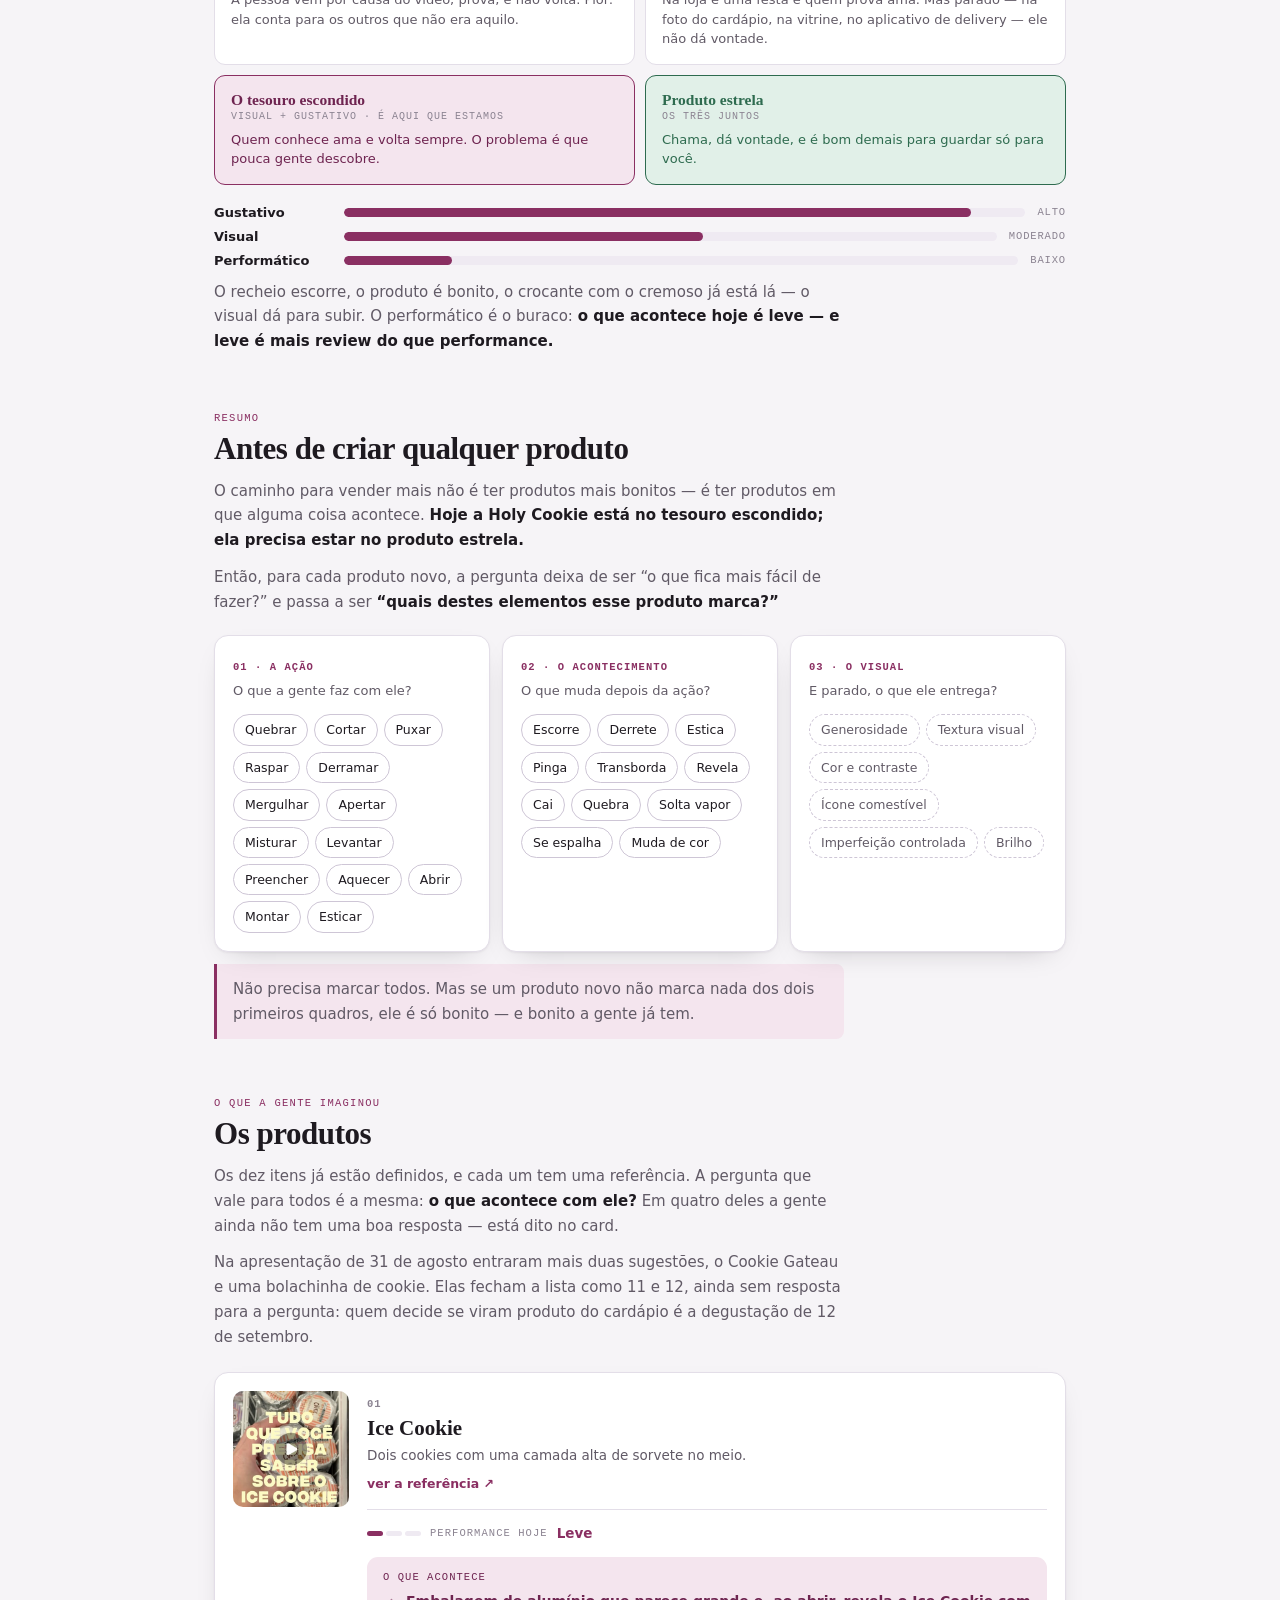
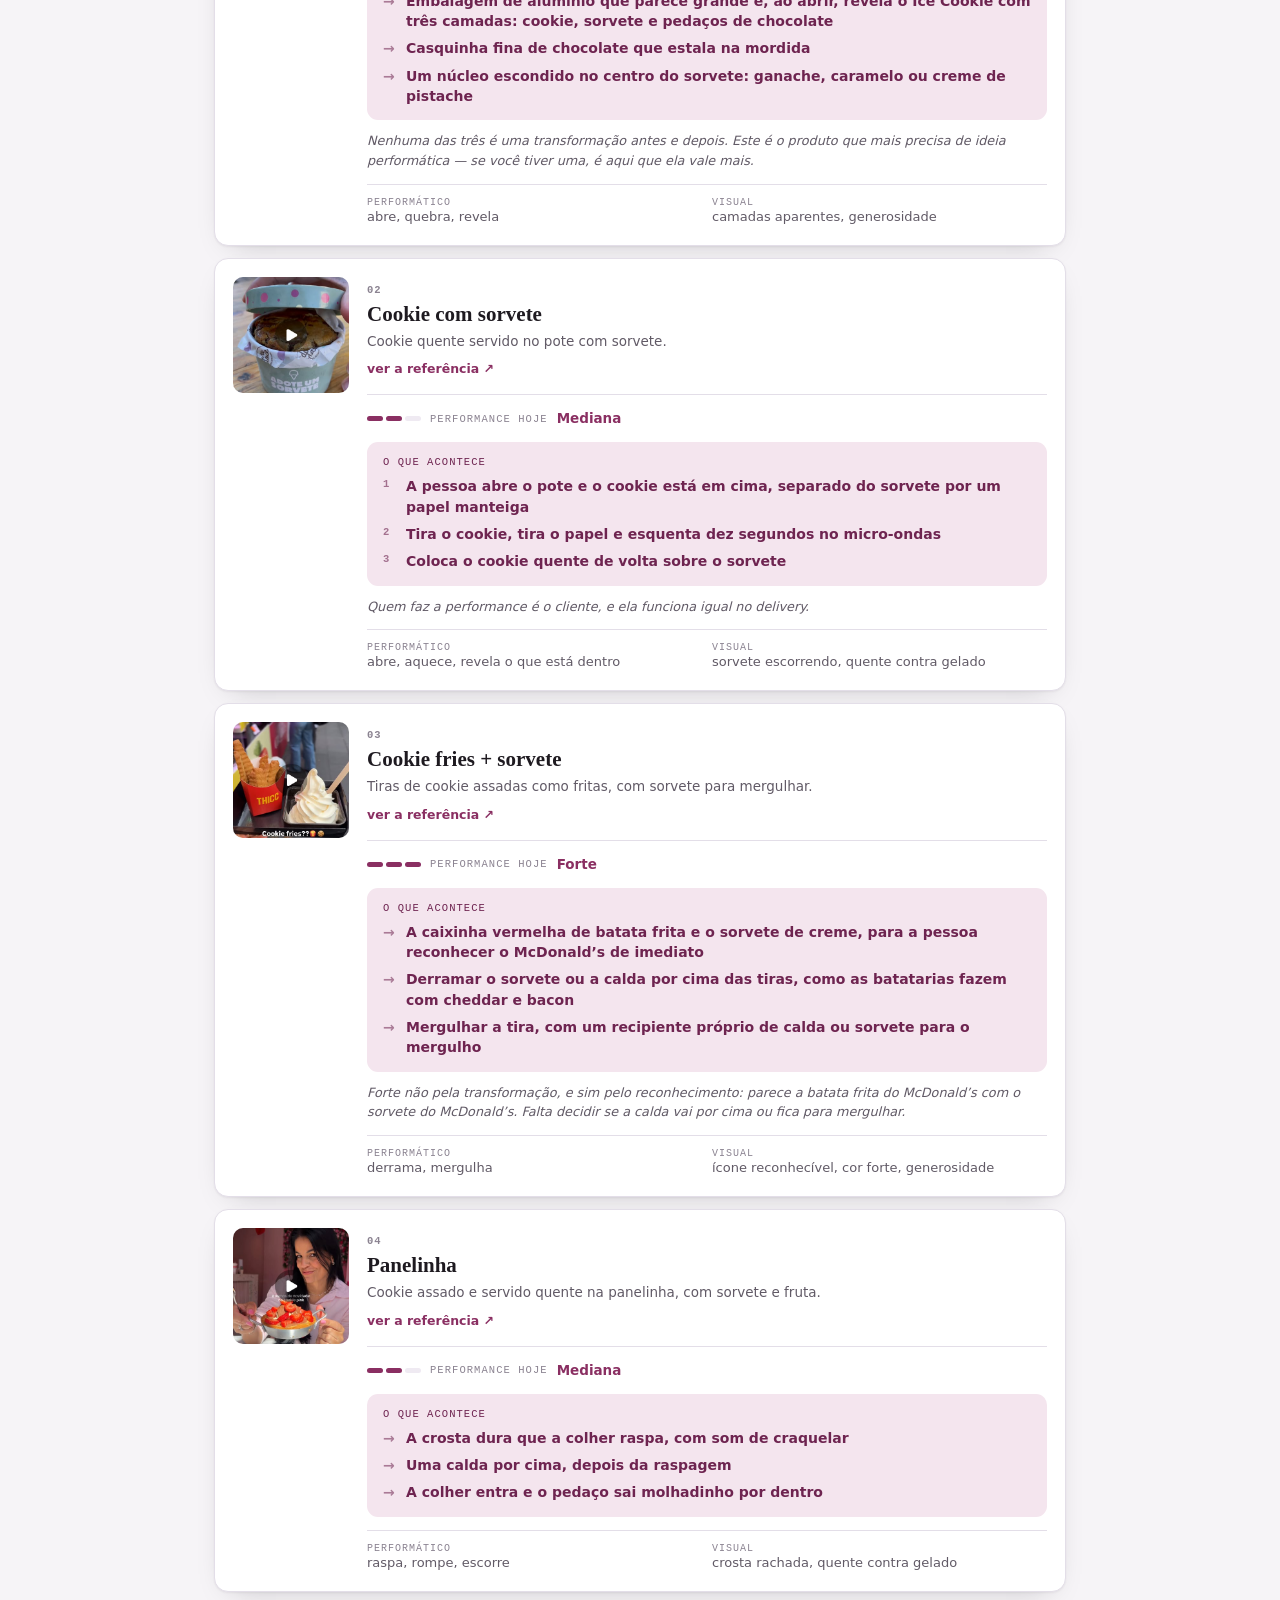
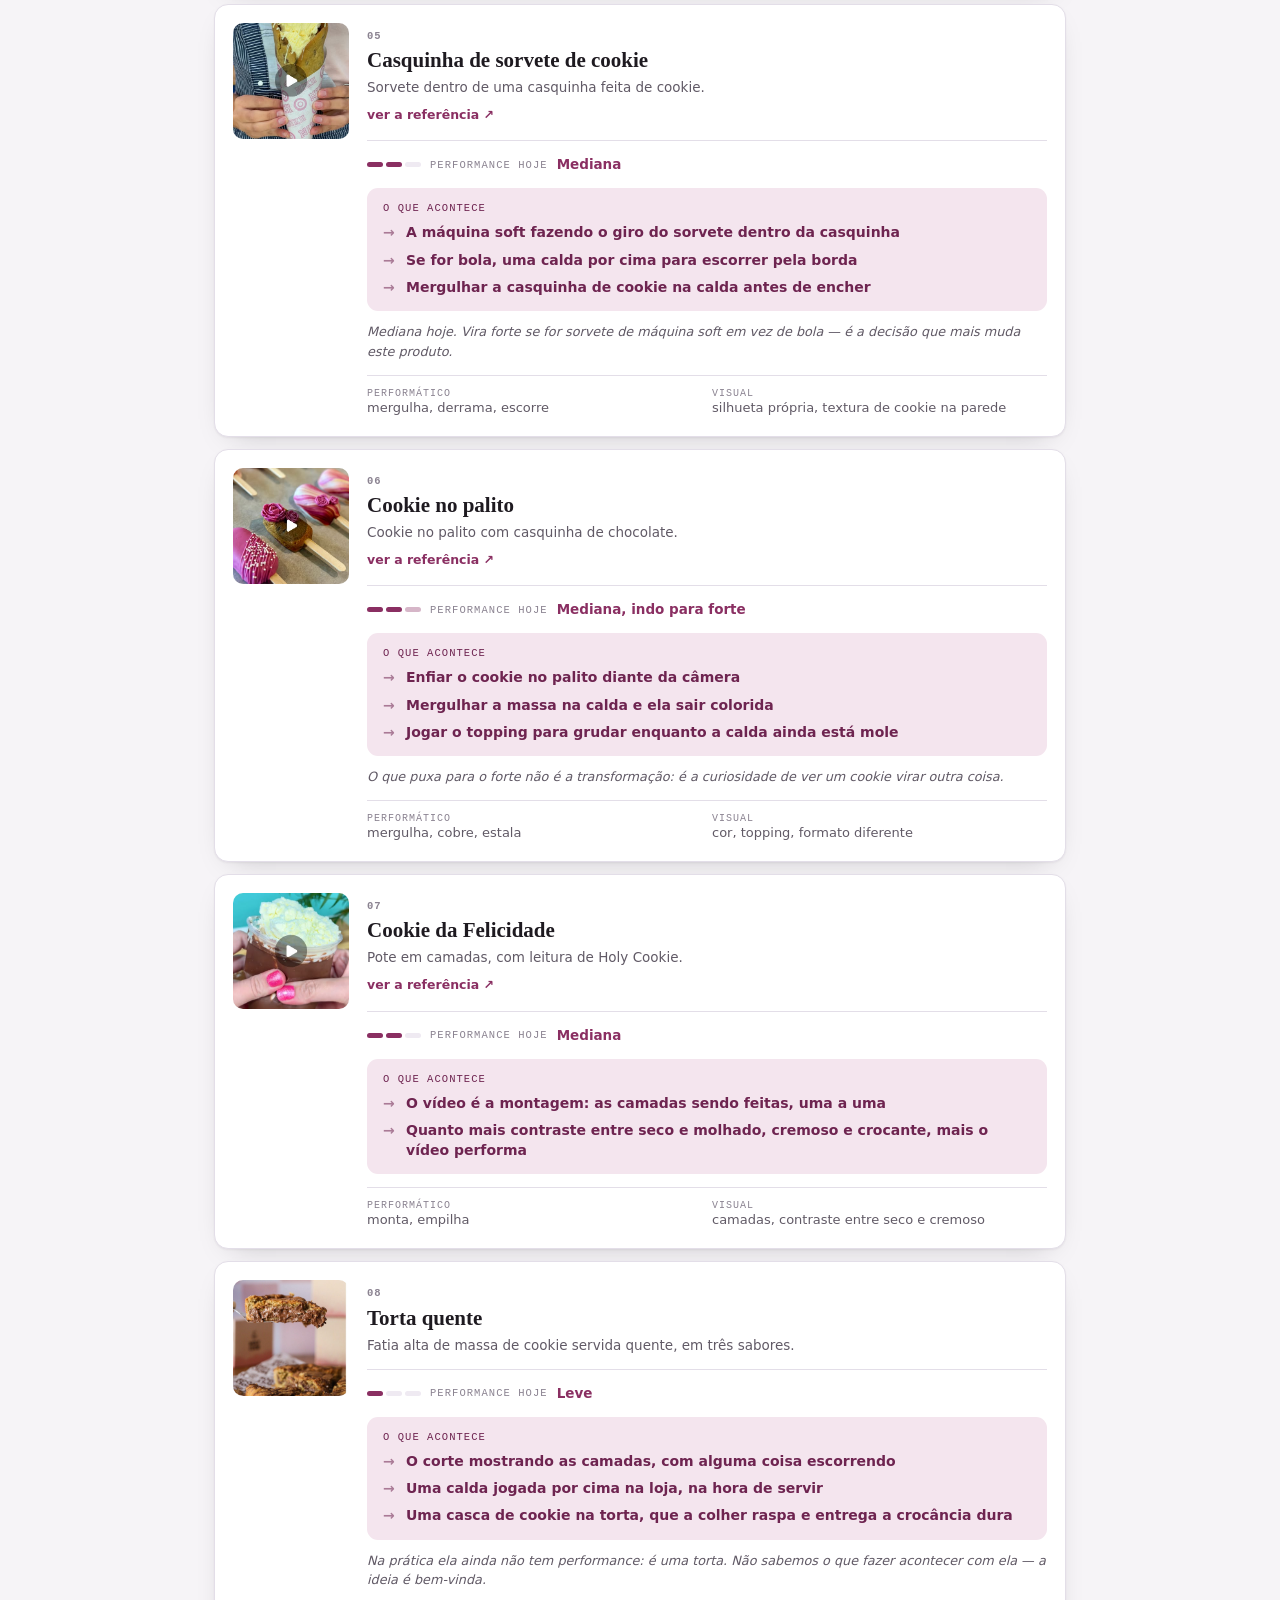
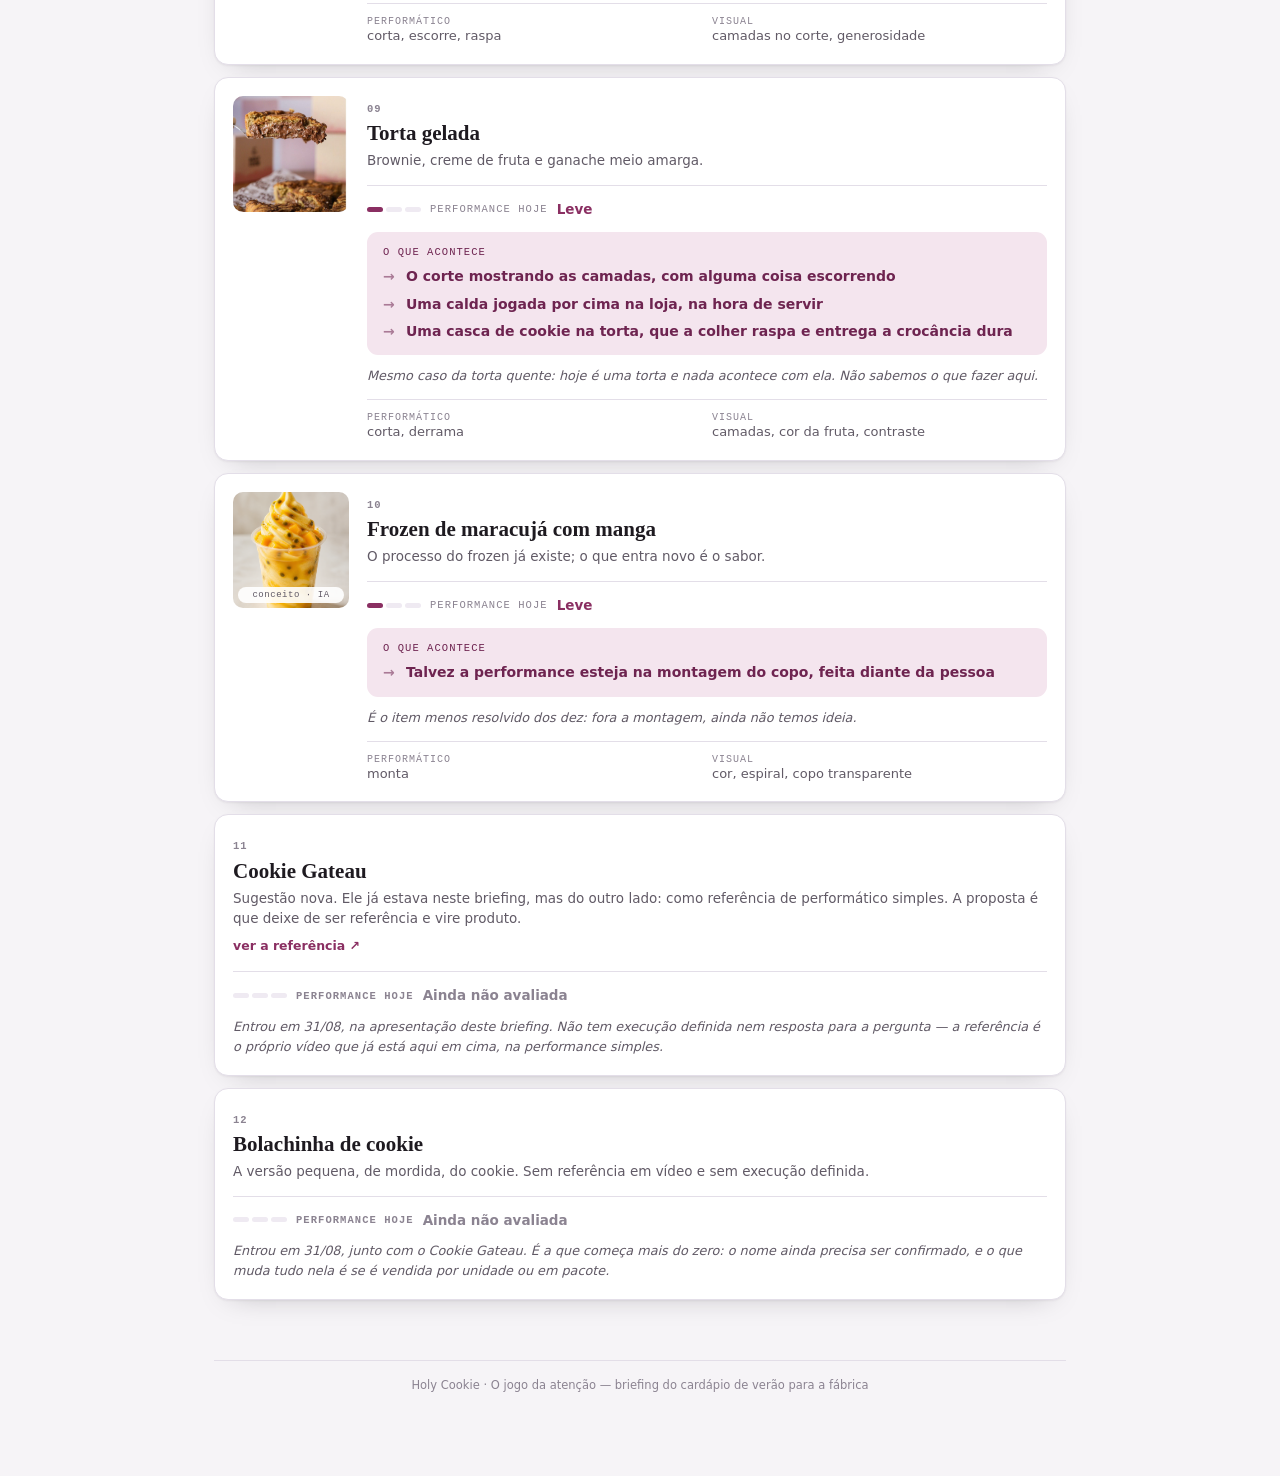
==== commit 9b0cca73: "Registra a ata de 31/08 e as duas sugestoes novas A reuniao de 31/08 apresentou o briefing final e v" ====
--- a/briefing-final/index.html
+++ b/briefing-final/index.html
@@ -513,8 +513,9 @@
   <!-- ═══ 11. os dez produtos ═══ -->
   <section class="bloco">
     <span class="rot">O que a gente imaginou</span>
-    <h2>Os 10 produtos</h2>
+    <h2>Os produtos</h2>
     <p>Os dez itens já estão definidos, e cada um tem uma referência. A pergunta que vale para todos é a mesma: <strong>o que acontece com ele?</strong> Em quatro deles a gente ainda não tem uma boa resposta — está dito no card.</p>
+    <p>Na apresentação de 31 de agosto entraram mais duas sugestões, o Cookie Gateau e uma bolachinha de cookie. Elas fecham a lista como 11 e 12, ainda sem resposta para a pergunta: quem decide se viram produto do cardápio é a degustação de 12 de setembro.</p>
     <div class="grade" id="grade"></div>
   </section>
 
@@ -651,6 +652,19 @@
       "Talvez a performance esteja na montagem do copo, feita diante da pessoa"
     ],
     obs: "É o item menos resolvido dos dez: fora a montagem, ainda não temos ideia."
+  },
+  {
+    n: "11", nome: "Cookie Gateau",
+    base: "Sugestão nova. Ele já estava neste briefing, mas do outro lado: como referência de performático simples. A proposta é que deixe de ser referência e vire produto.",
+    ref: "https://www.instagram.com/p/DbbgvjMSyxW/",
+    nota: "a avaliar",
+    obs: "Entrou em 31/08, na apresentação deste briefing. Não tem execução definida nem resposta para a pergunta — a referência é o próprio vídeo que já está aqui em cima, na performance simples."
+  },
+  {
+    n: "12", nome: "Bolachinha de cookie",
+    base: "A versão pequena, de mordida, do cookie. Sem referência em vídeo e sem execução definida.",
+    nota: "a avaliar",
+    obs: "Entrou em 31/08, junto com o Cookie Gateau. É a que começa mais do zero: o nome ainda precisa ser confirmado, e o que muda tudo nela é se é vendida por unidade ou em pacote."
   }
 ];
 
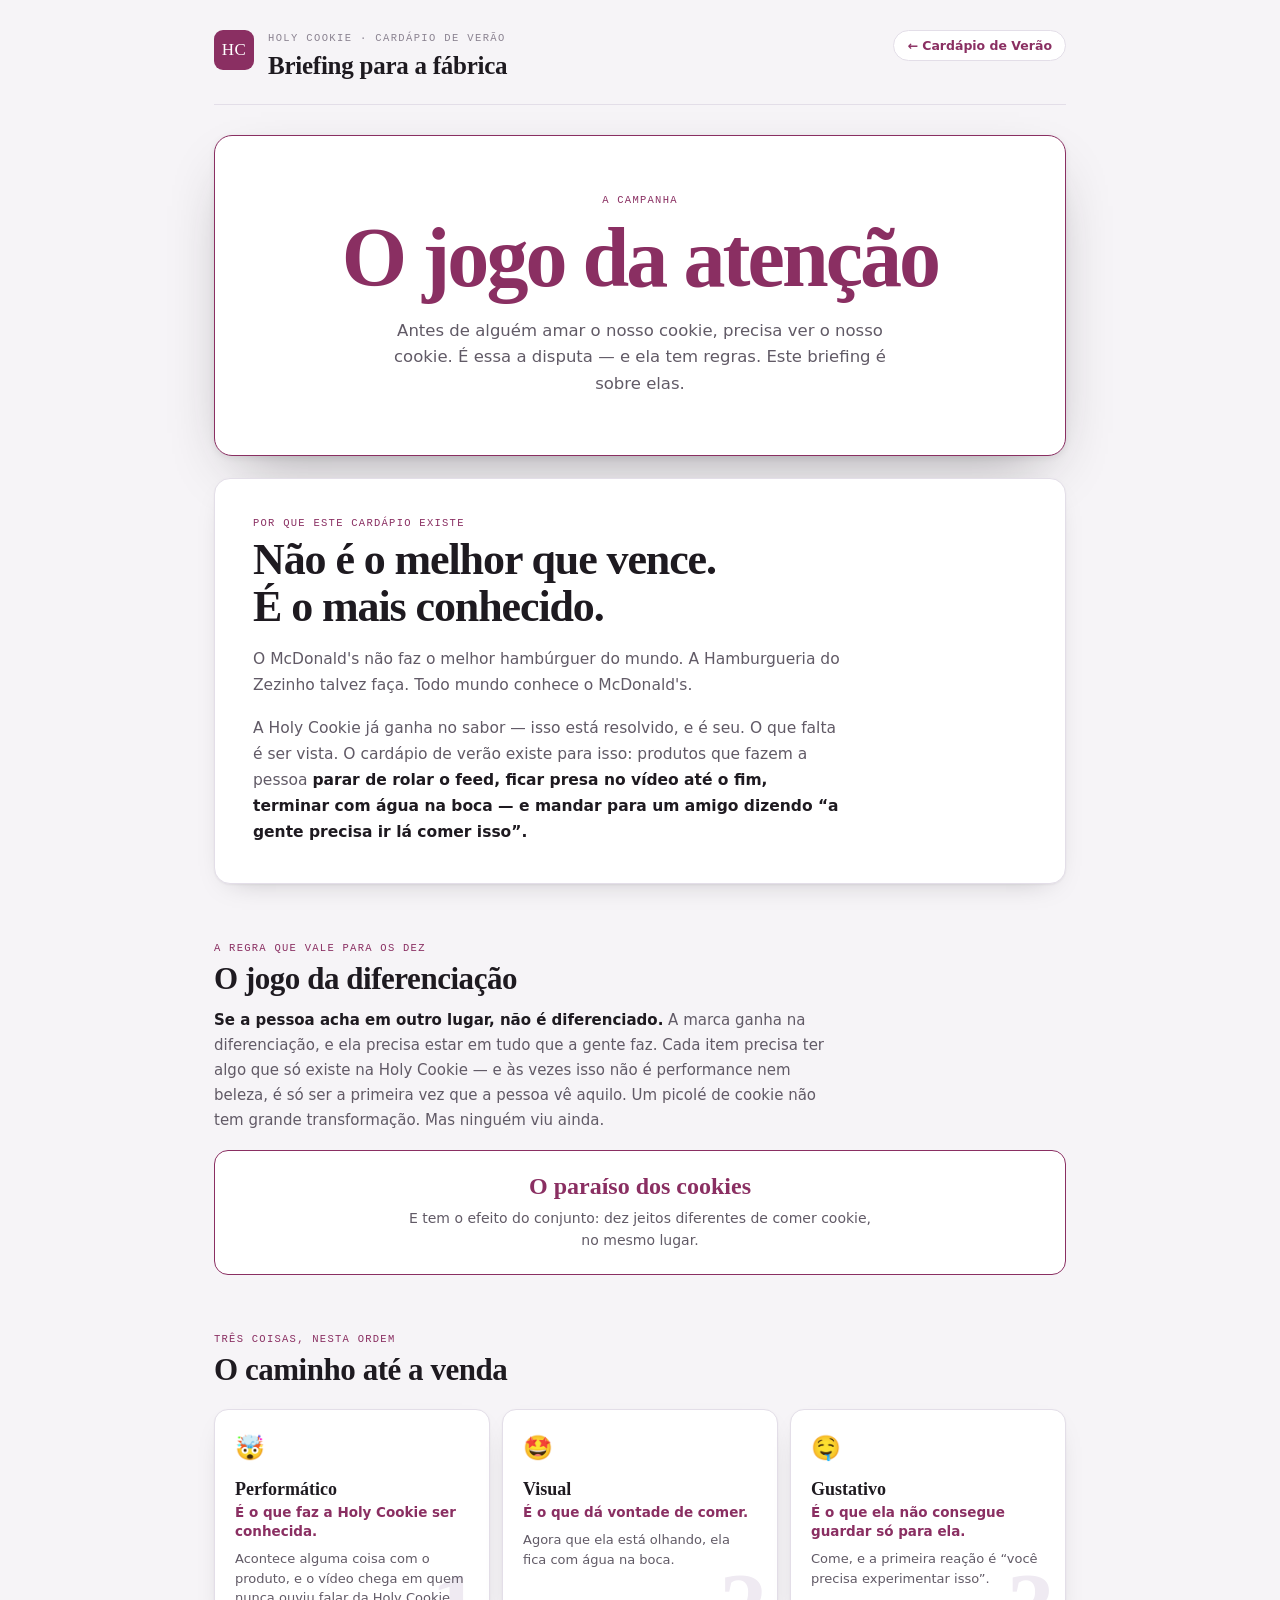
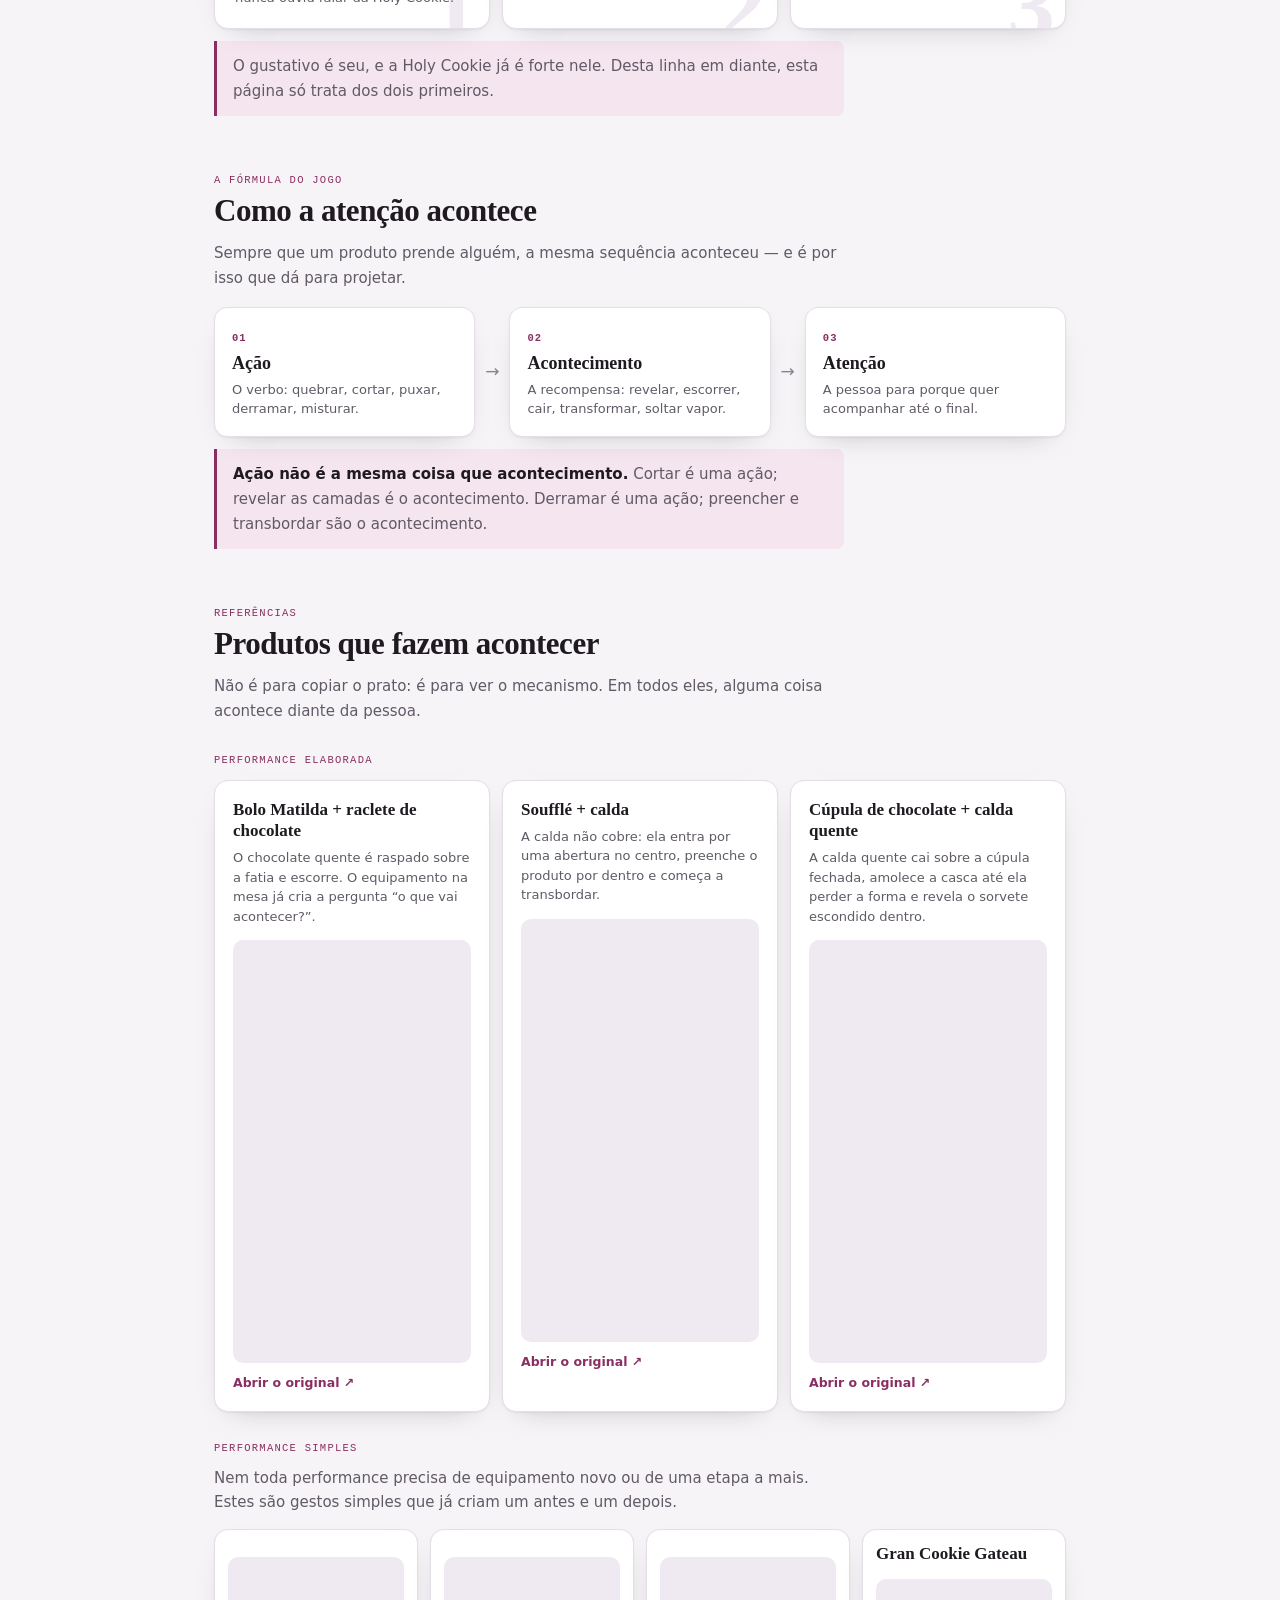
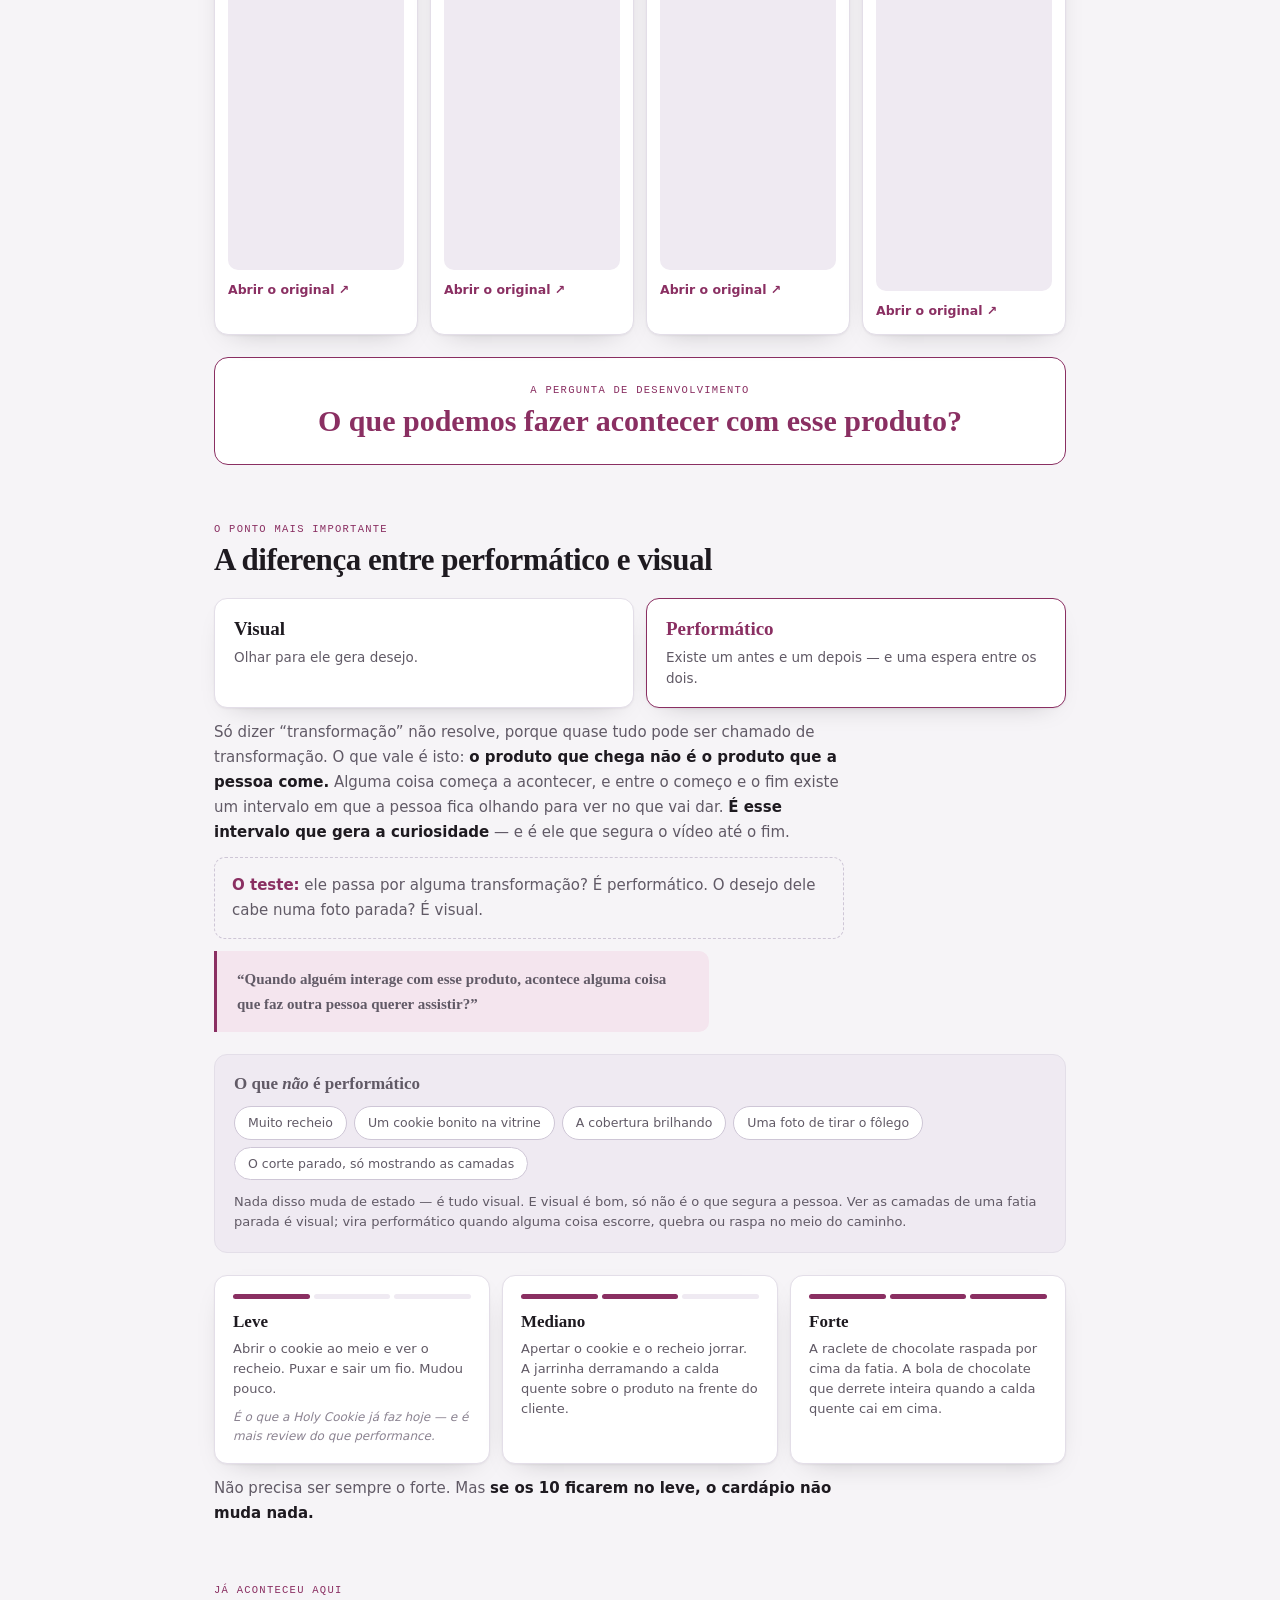
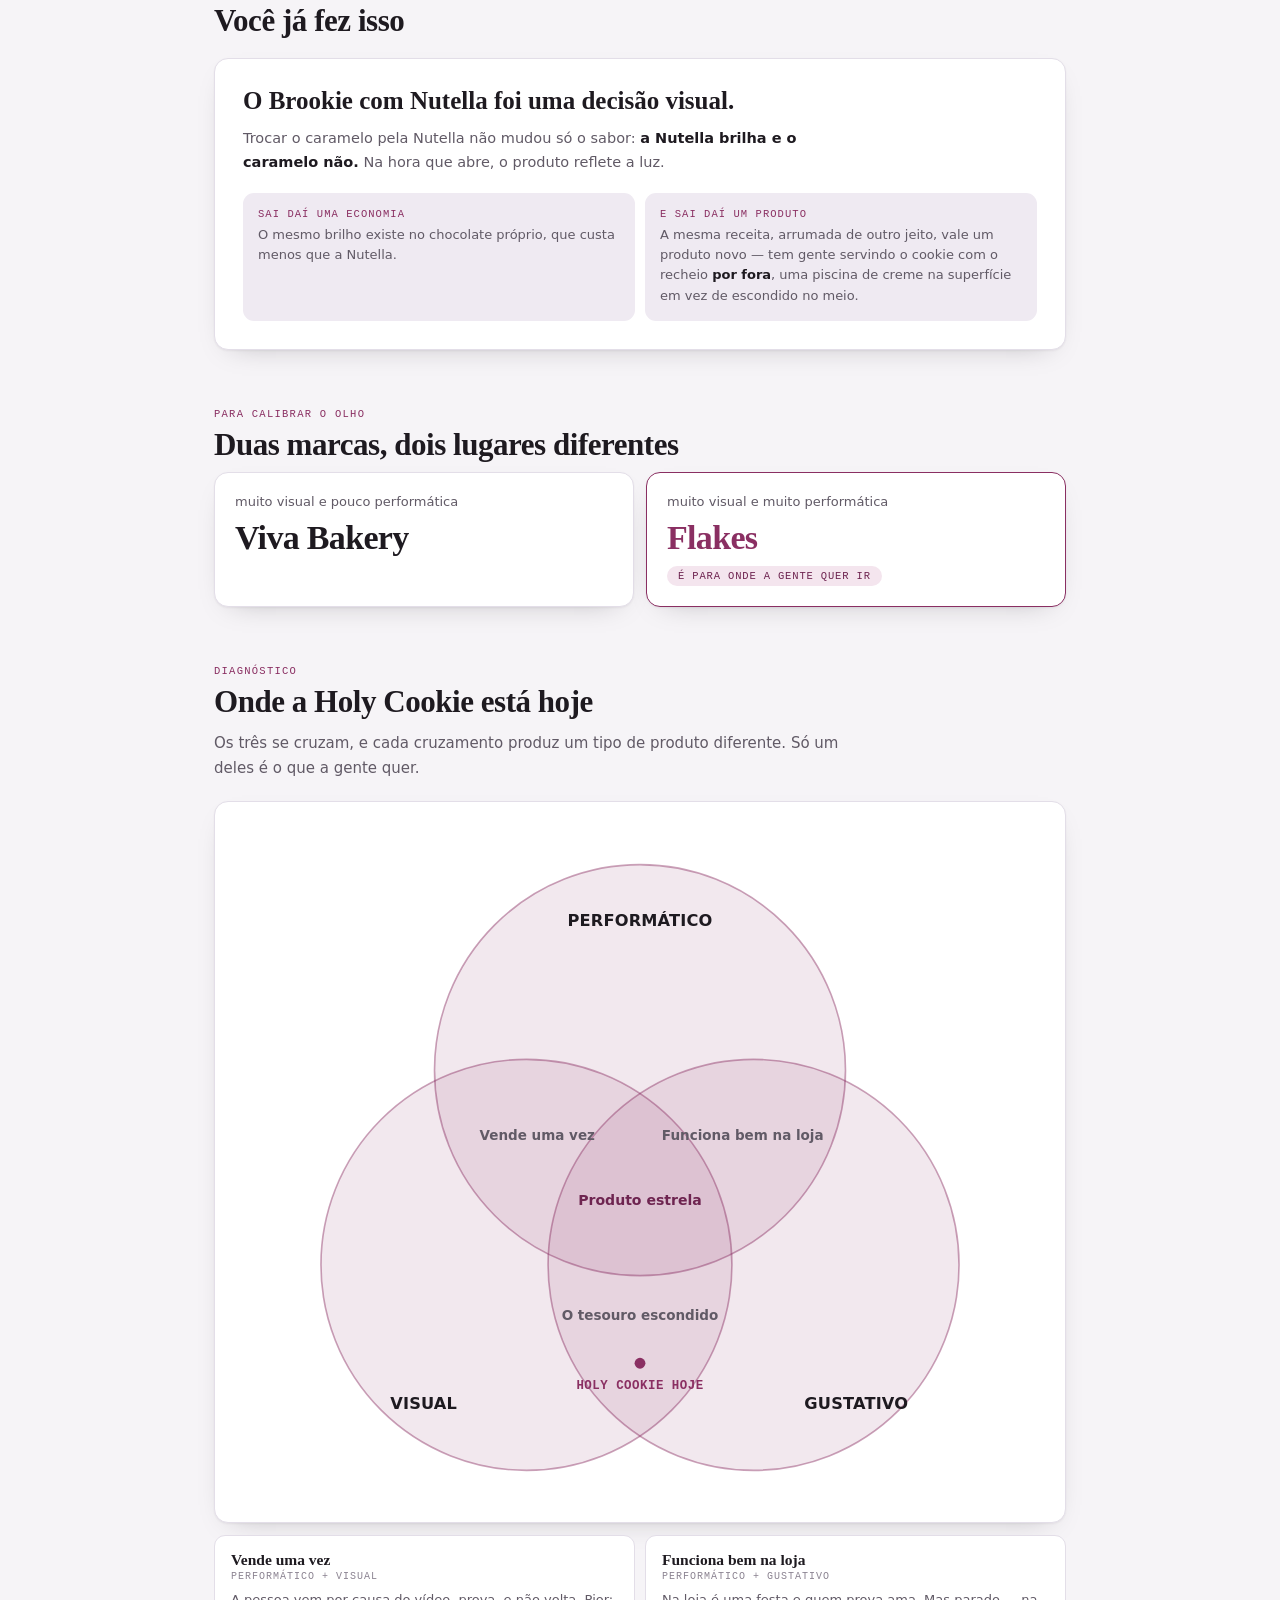
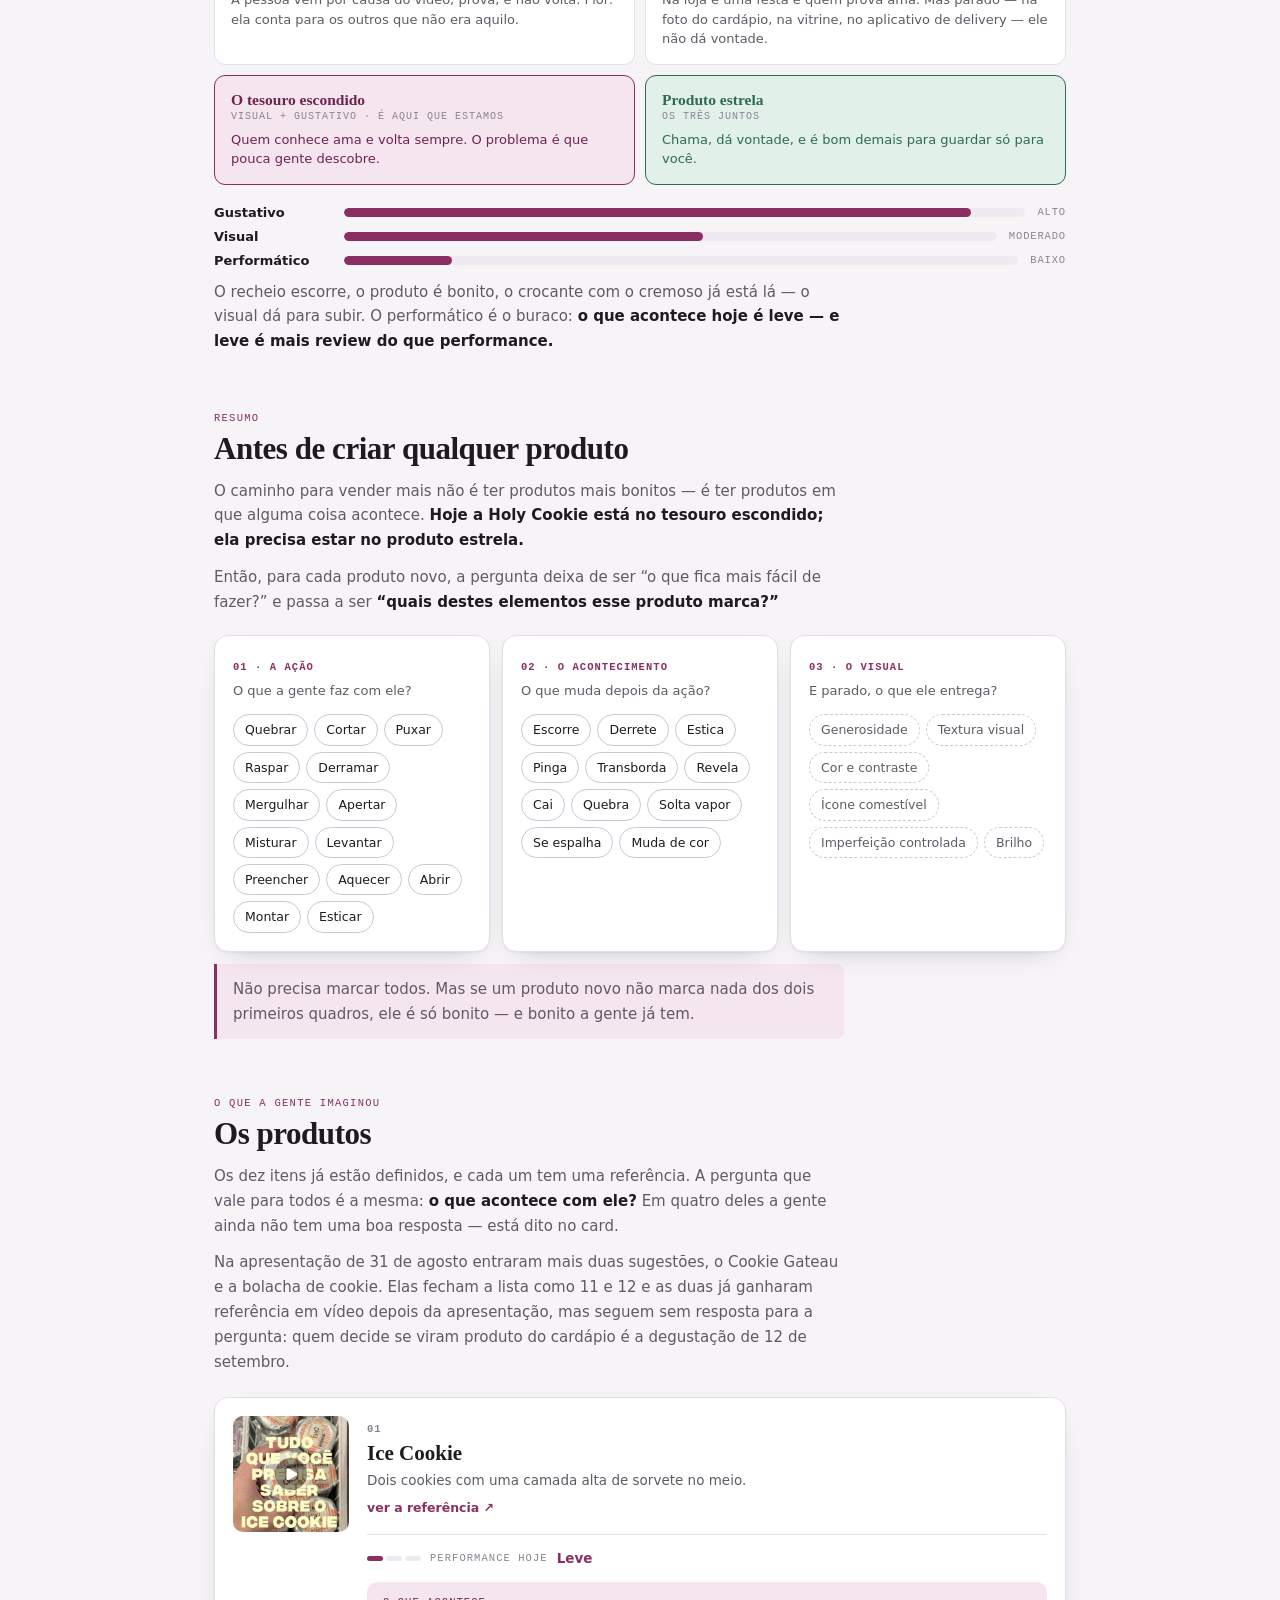
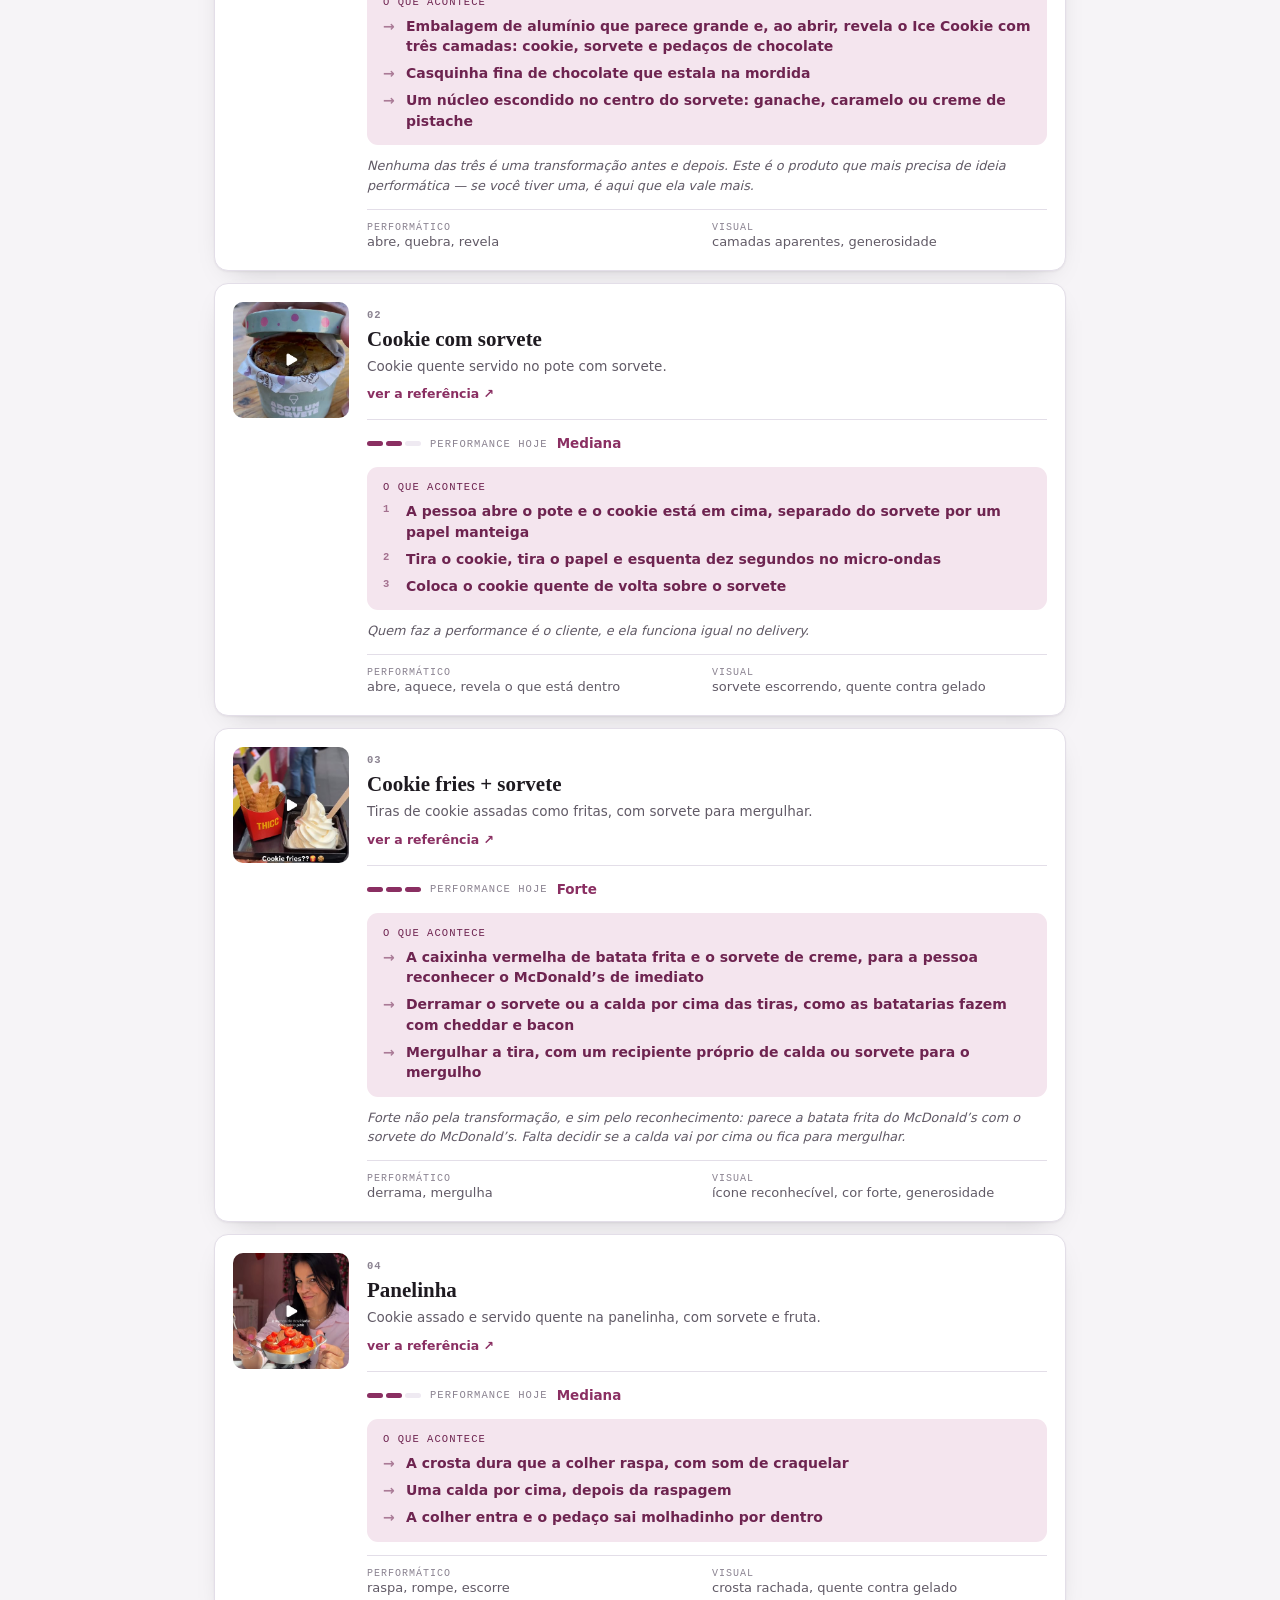
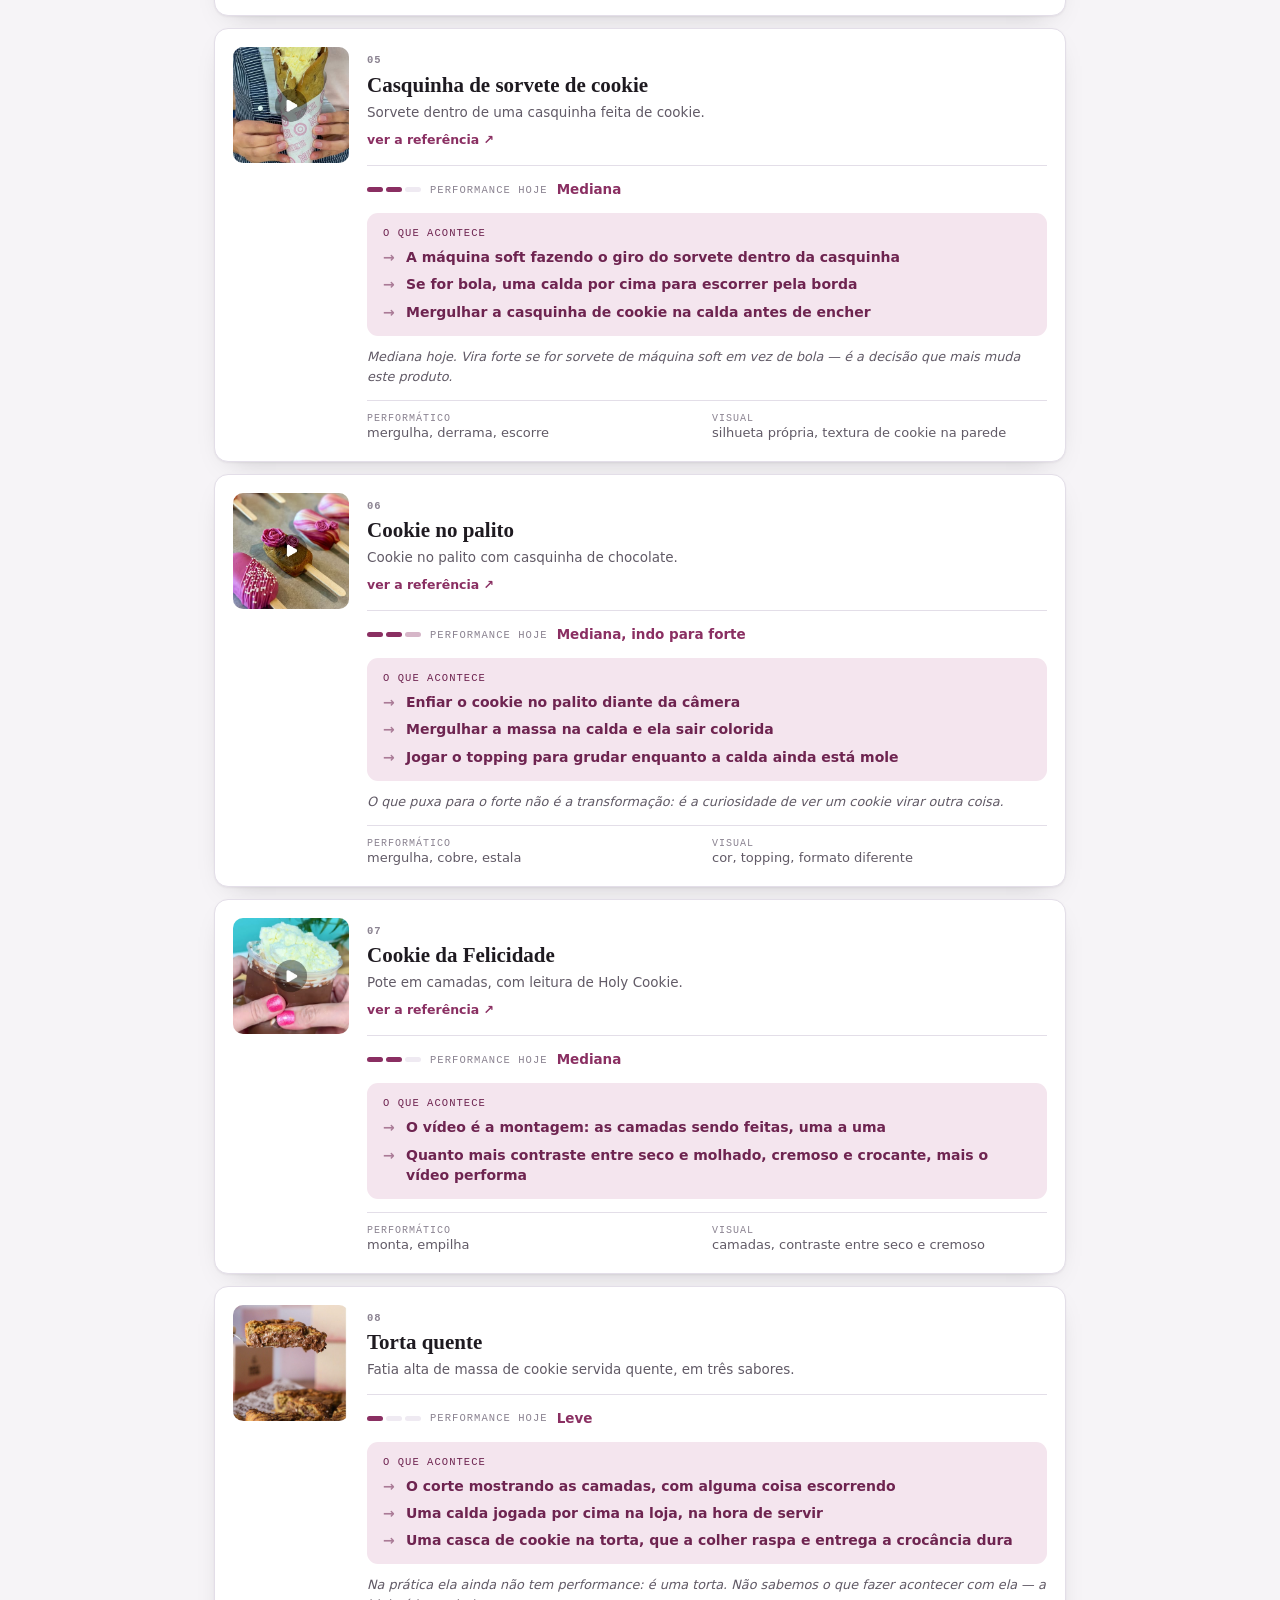
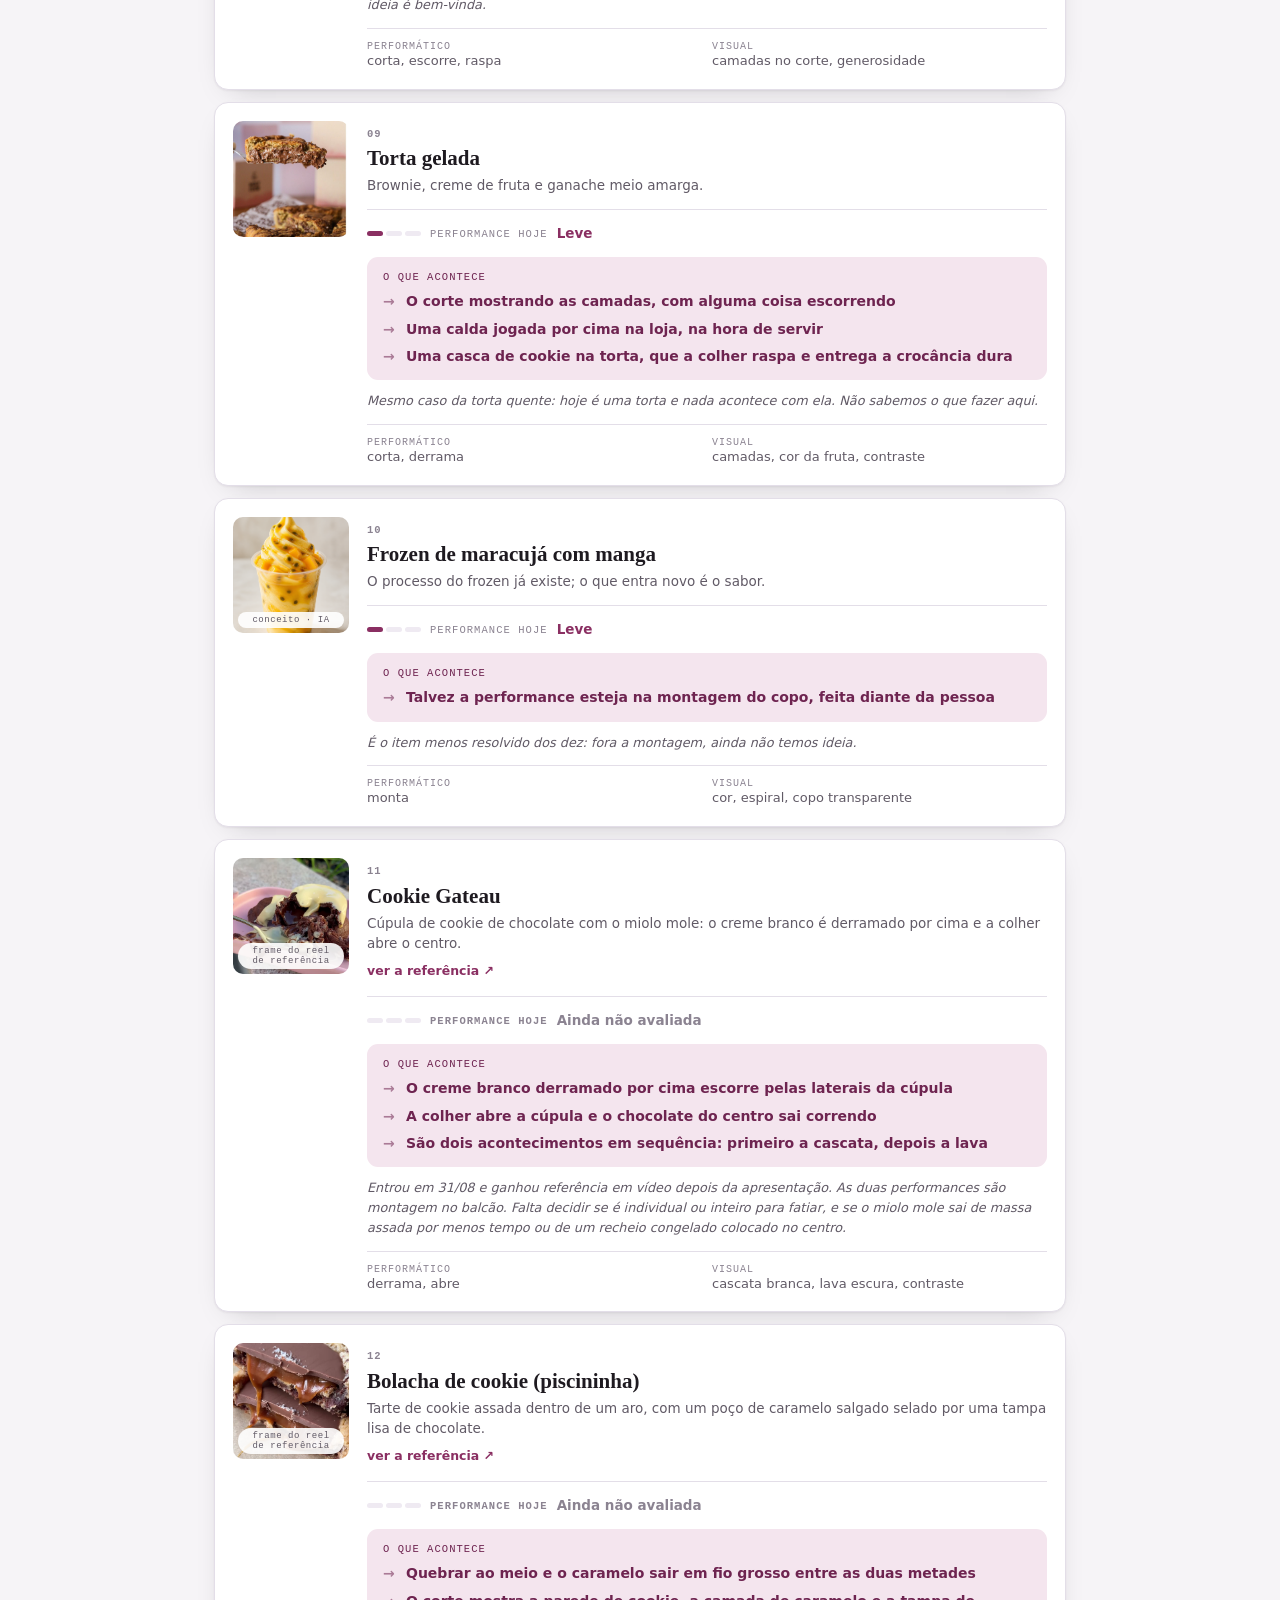
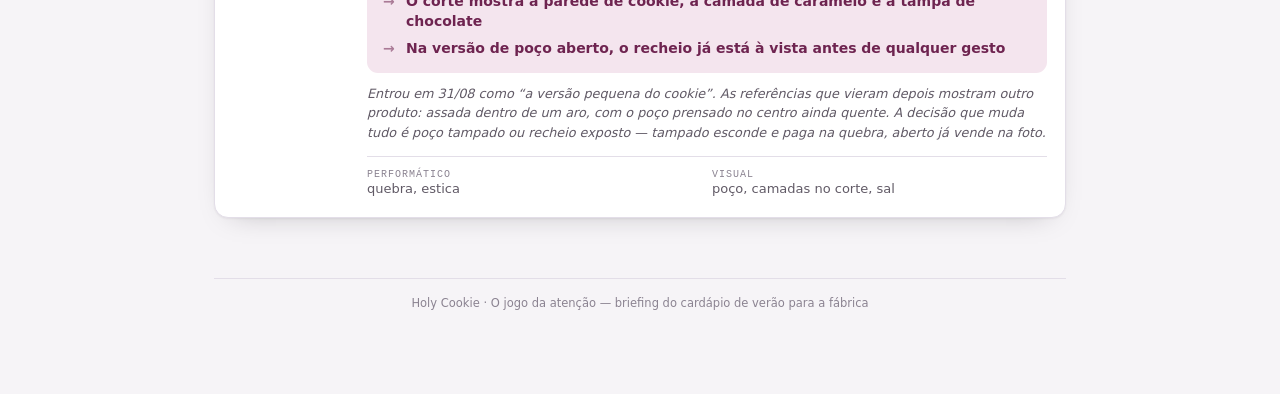
==== commit 5dedd312: "As duas sugestões ganham referência em vídeo, capa e execução O Cookie Gateau e a bolacha de cookie " ====
--- a/briefing-final/index.html
+++ b/briefing-final/index.html
@@ -515,7 +515,7 @@
     <span class="rot">O que a gente imaginou</span>
     <h2>Os produtos</h2>
     <p>Os dez itens já estão definidos, e cada um tem uma referência. A pergunta que vale para todos é a mesma: <strong>o que acontece com ele?</strong> Em quatro deles a gente ainda não tem uma boa resposta — está dito no card.</p>
-    <p>Na apresentação de 31 de agosto entraram mais duas sugestões, o Cookie Gateau e uma bolachinha de cookie. Elas fecham a lista como 11 e 12, ainda sem resposta para a pergunta: quem decide se viram produto do cardápio é a degustação de 12 de setembro.</p>
+    <p>Na apresentação de 31 de agosto entraram mais duas sugestões, o Cookie Gateau e a bolacha de cookie. Elas fecham a lista como 11 e 12 e as duas já ganharam referência em vídeo depois da apresentação, mas seguem sem resposta para a pergunta: quem decide se viram produto do cardápio é a degustação de 12 de setembro.</p>
     <div class="grade" id="grade"></div>
   </section>
 
@@ -654,17 +654,32 @@
     obs: "É o item menos resolvido dos dez: fora a montagem, ainda não temos ideia."
   },
   {
-    n: "11", nome: "Cookie Gateau",
-    base: "Sugestão nova. Ele já estava neste briefing, mas do outro lado: como referência de performático simples. A proposta é que deixe de ser referência e vire produto.",
-    ref: "https://www.instagram.com/p/DbbgvjMSyxW/",
+    n: "11", resumo: ["derrama, abre", "cascata branca, lava escura, contraste"], nome: "Cookie Gateau",
+    base: "Cúpula de cookie de chocolate com o miolo mole: o creme branco é derramado por cima e a colher abre o centro.",
+    foto: "cookie-gateau.jpg",
+    fotoNota: "frame do reel de referência",
+    ref: "https://www.instagram.com/reel/DZDtIawvs-3/",
     nota: "a avaliar",
-    obs: "Entrou em 31/08, na apresentação deste briefing. Não tem execução definida nem resposta para a pergunta — a referência é o próprio vídeo que já está aqui em cima, na performance simples."
-  },
-  {
-    n: "12", nome: "Bolachinha de cookie",
-    base: "A versão pequena, de mordida, do cookie. Sem referência em vídeo e sem execução definida.",
+    acontece: [
+      "O creme branco derramado por cima escorre pelas laterais da cúpula",
+      "A colher abre a cúpula e o chocolate do centro sai correndo",
+      "São dois acontecimentos em sequência: primeiro a cascata, depois a lava"
+    ],
+    obs: "Entrou em 31/08 e ganhou referência em vídeo depois da apresentação. As duas performances são montagem no balcão. Falta decidir se é individual ou inteiro para fatiar, e se o miolo mole sai de massa assada por menos tempo ou de um recheio congelado colocado no centro."
+  },
+  {
+    n: "12", resumo: ["quebra, estica", "poço, camadas no corte, sal"], nome: "Bolacha de cookie (piscininha)",
+    base: "Tarte de cookie assada dentro de um aro, com um poço de caramelo salgado selado por uma tampa lisa de chocolate.",
+    foto: "bolacha-cookie.jpg",
+    fotoNota: "frame do reel de referência",
+    ref: "https://www.instagram.com/reel/DZYCkbBo_jy/",
     nota: "a avaliar",
-    obs: "Entrou em 31/08, junto com o Cookie Gateau. É a que começa mais do zero: o nome ainda precisa ser confirmado, e o que muda tudo nela é se é vendida por unidade ou em pacote."
+    acontece: [
+      "Quebrar ao meio e o caramelo sair em fio grosso entre as duas metades",
+      "O corte mostra a parede de cookie, a camada de caramelo e a tampa de chocolate",
+      "Na versão de poço aberto, o recheio já está à vista antes de qualquer gesto"
+    ],
+    obs: "Entrou em 31/08 como “a versão pequena do cookie”. As referências que vieram depois mostram outro produto: assada dentro de um aro, com o poço prensado no centro ainda quente. A decisão que muda tudo é poço tampado ou recheio exposto — tampado esconde e paga na quebra, aberto já vende na foto."
   }
 ];
 
--- a/base.css
+++ b/base.css
@@ -427,6 +427,7 @@
   padding: 6px 13px; background: var(--surface-2);
 }
 .item-ref:hover { border-color: var(--accent); }
+.item-refs { display: flex; flex-wrap: wrap; gap: 8px; }
 
 /* ── Foto de referência do produto ─────────────────────────────────────── */
 .item-capa {
